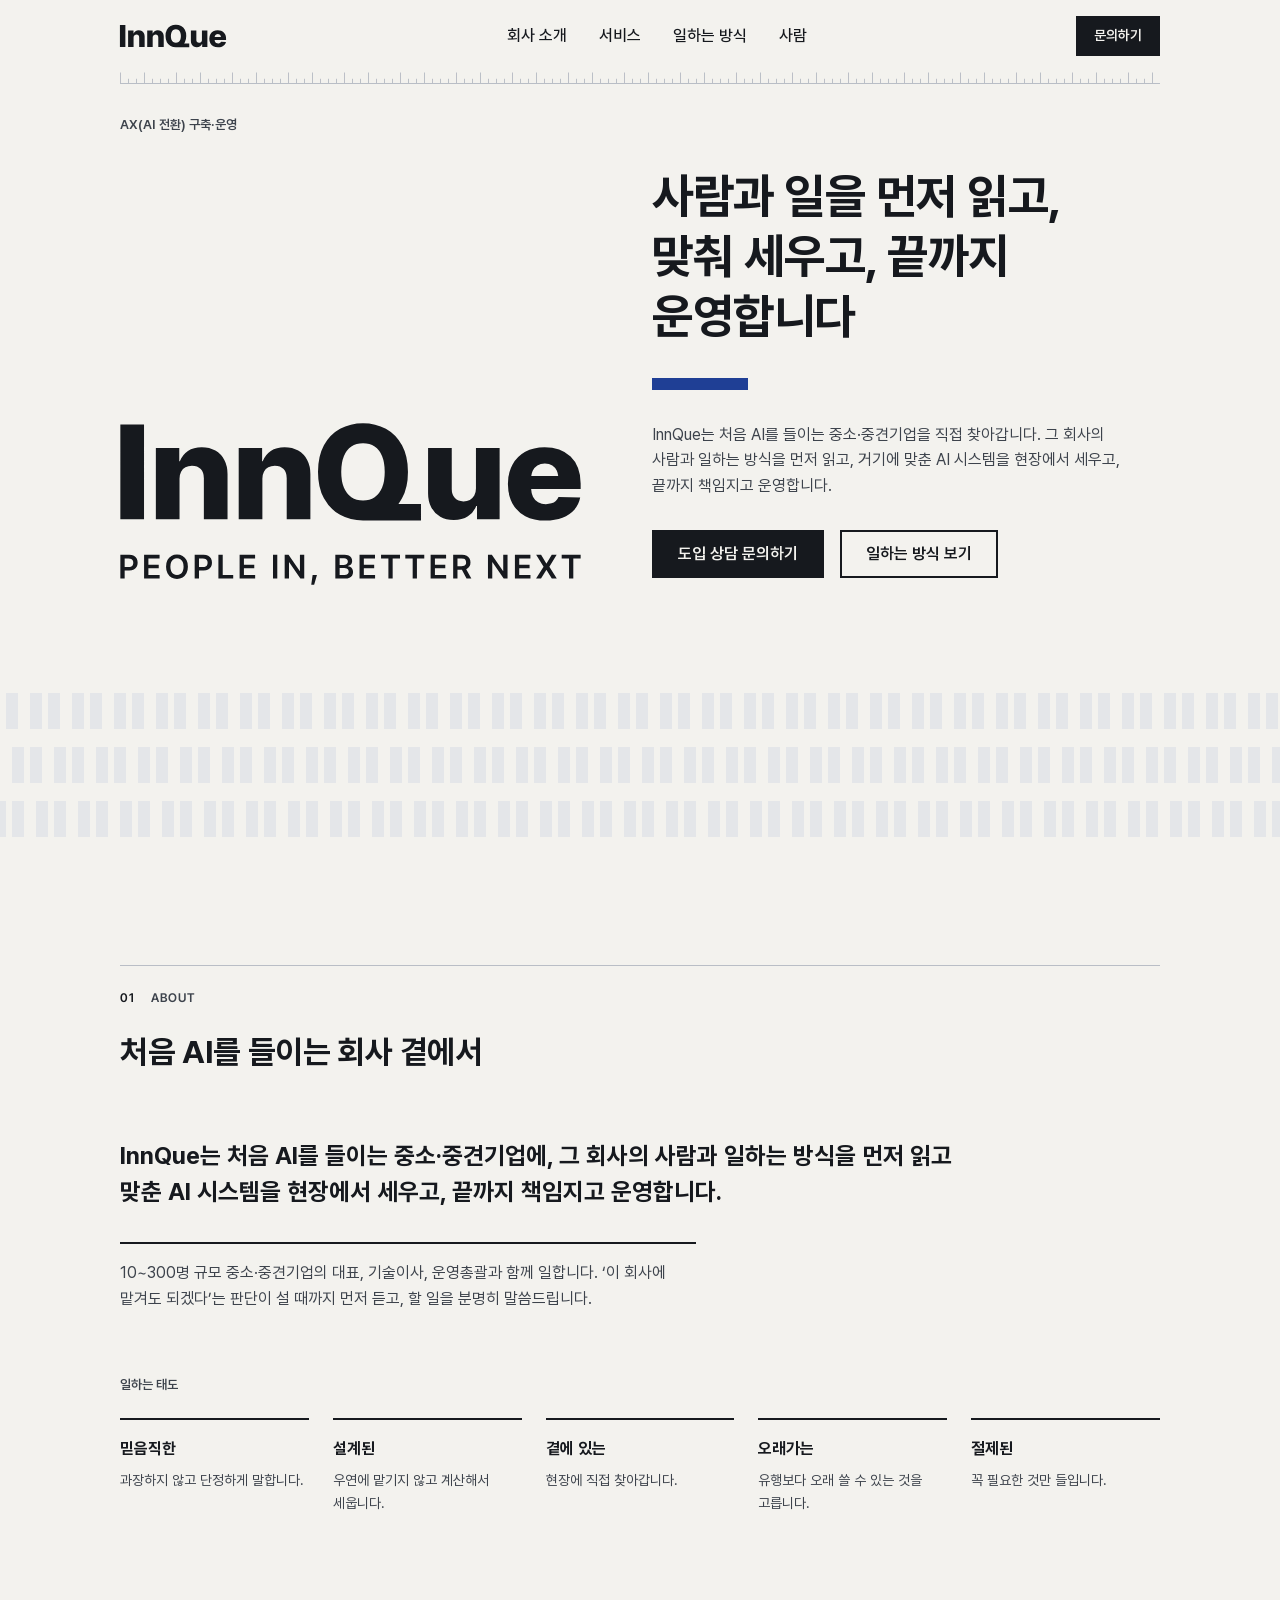
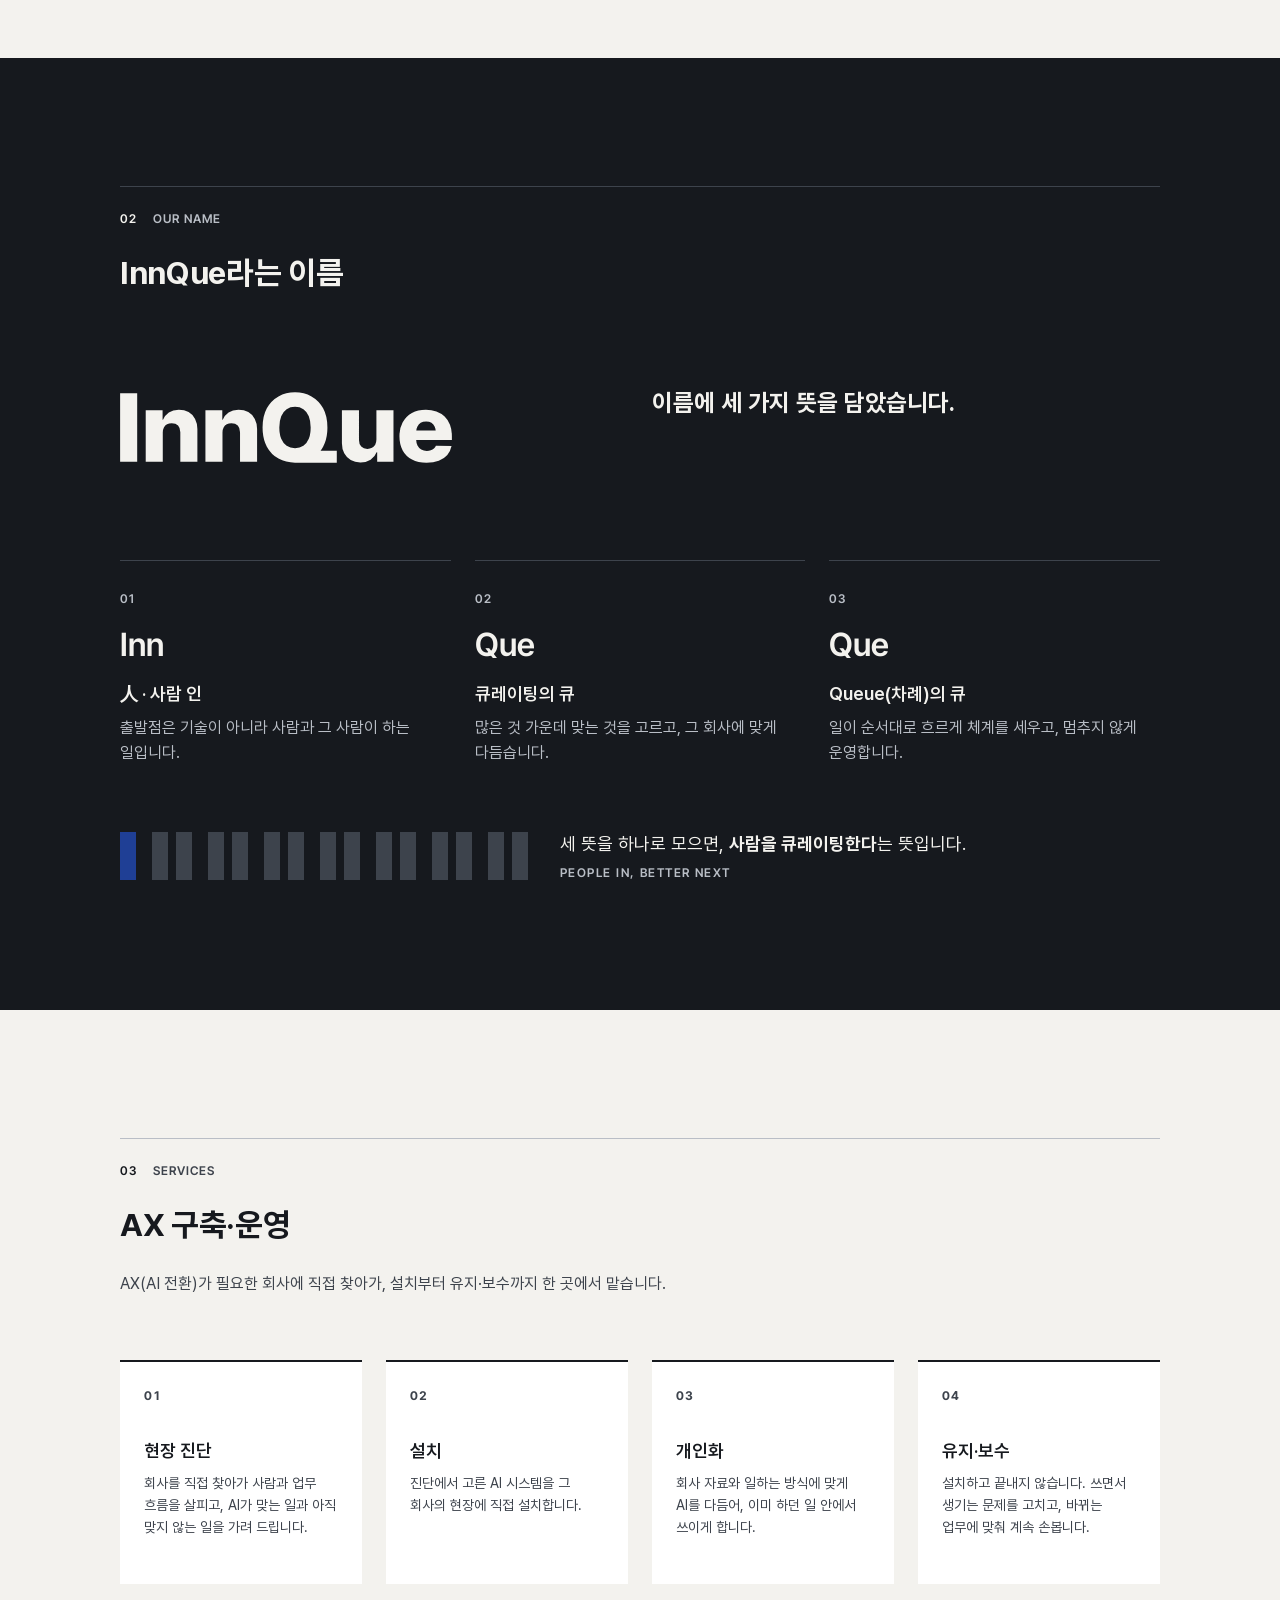
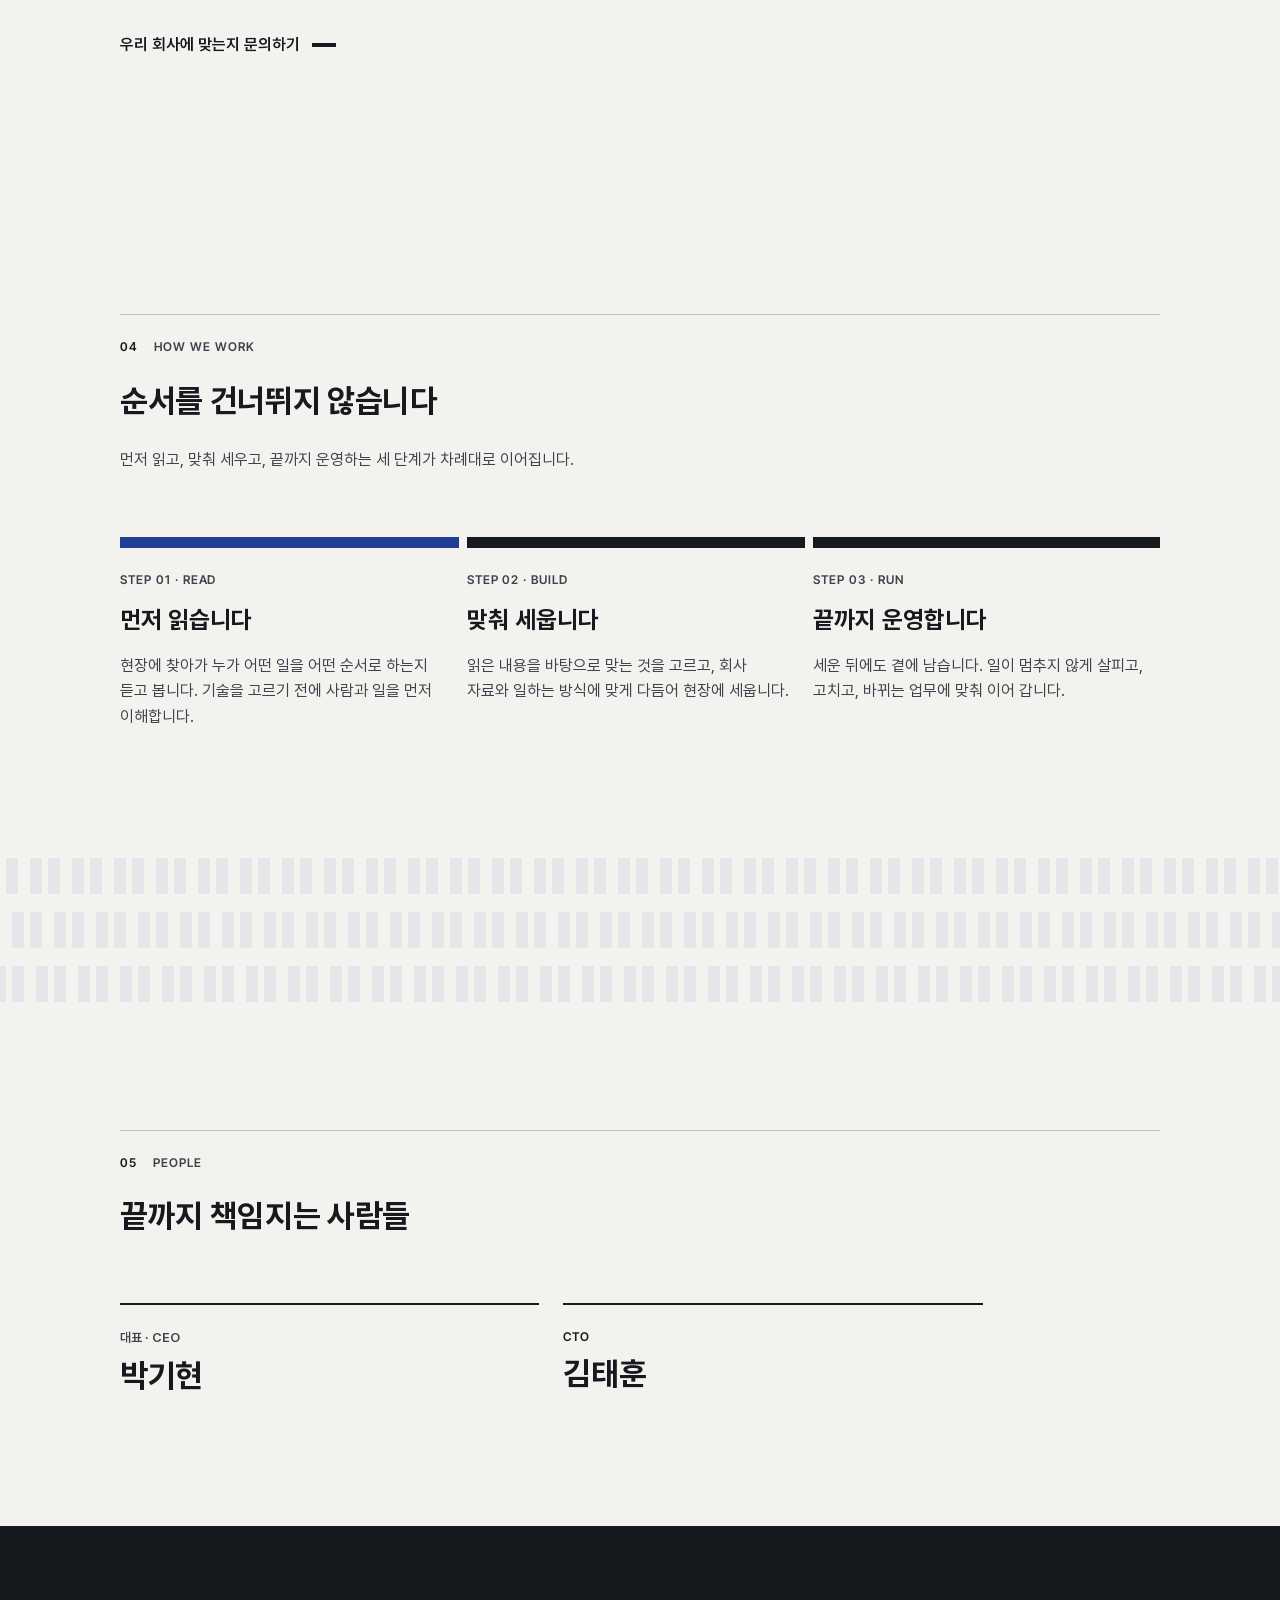
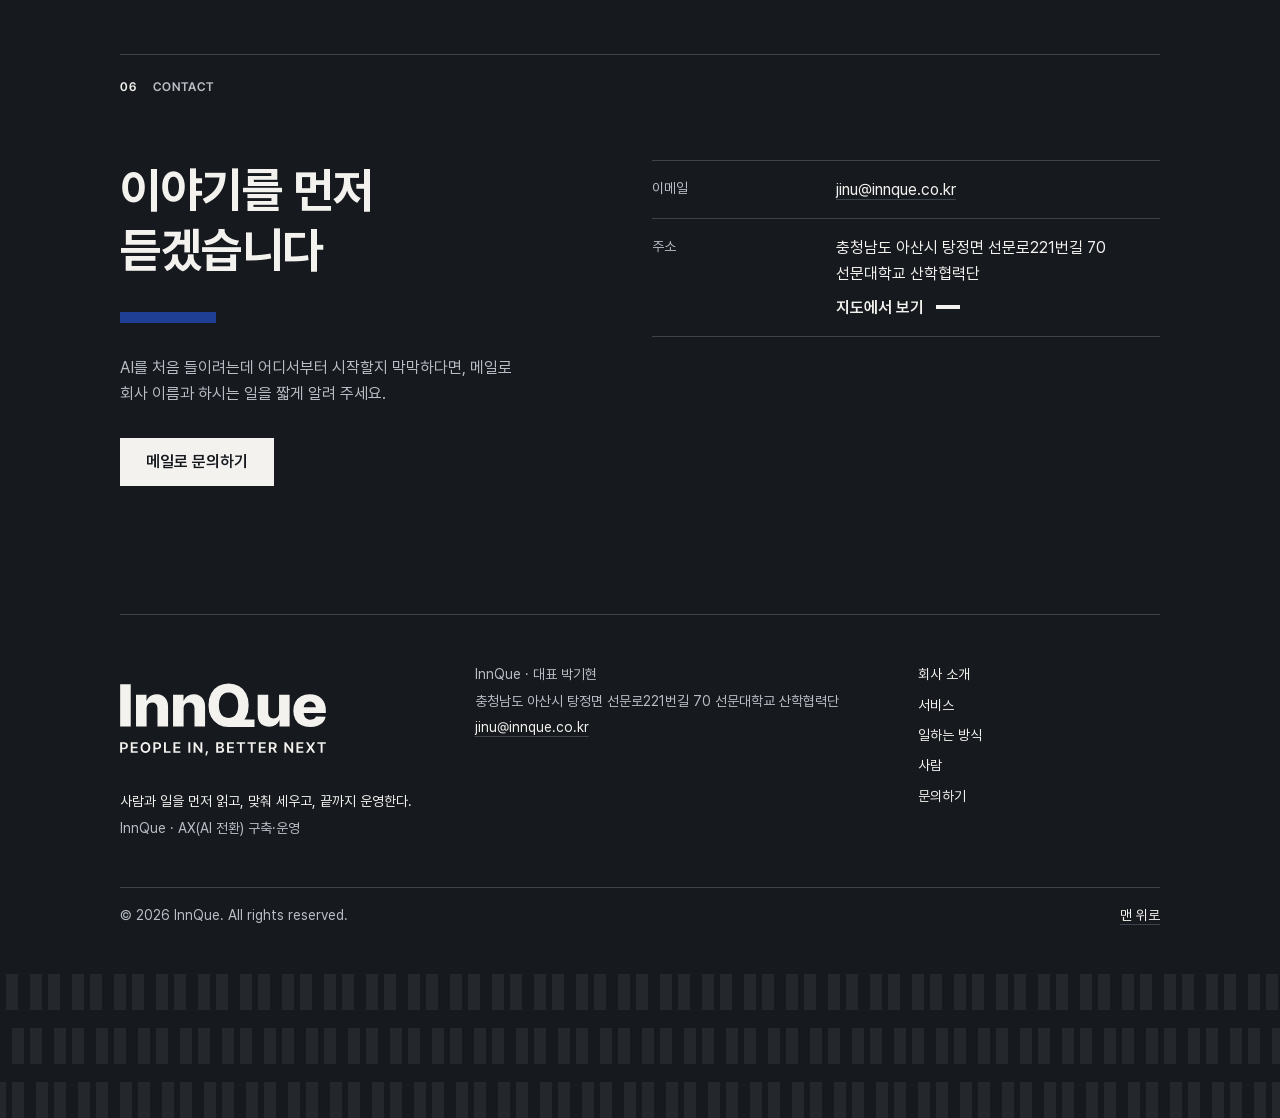
==== index.html @ 8515d165 "InnQue 웹사이트 (innque.co.kr) Co-Authored-By: Claude Opus 5.5 <noreply@anthropic.com>" ====
<!DOCTYPE html>
<html lang="ko" class="no-js">
<head>
<meta charset="utf-8">
<meta name="viewport" content="width=device-width, initial-scale=1">
<title>InnQue — AX(AI 전환) 구축·운영</title>
<meta name="description" content="InnQue는 처음 AI를 들이는 중소·중견기업을 직접 찾아가, 그 회사의 사람과 일하는 방식을 먼저 읽고 맞춘 AI 시스템을 세우고 끝까지 책임지고 운영합니다.">
<link rel="canonical" href="https://innque.co.kr/">
<meta name="theme-color" content="#F3F2EE">
<link rel="icon" href="favicon.ico" sizes="any">
<link rel="icon" href="assets/icons/favicon.svg" type="image/svg+xml">
<link rel="apple-touch-icon" href="apple-touch-icon.png">
<link rel="manifest" href="site.webmanifest">
<meta property="og:type" content="website">
<meta property="og:site_name" content="InnQue">
<meta property="og:locale" content="ko_KR">
<meta property="og:title" content="InnQue — 사람과 일을 먼저 읽고, 맞춰 세우고, 끝까지 운영합니다">
<meta property="og:description" content="처음 AI를 들이는 중소·중견기업을 위한 AX(AI 전환) 구축·운영. 직접 찾아가 설치하고, 회사에 맞게 다듬고, 유지·보수까지 맡습니다.">
<meta property="og:url" content="https://innque.co.kr/">
<meta property="og:image" content="https://innque.co.kr/assets/img/og-image.png">
<meta property="og:image:width" content="1200">
<meta property="og:image:height" content="630">
<meta property="og:image:alt" content="InnQue 워드마크와 태그라인 PEOPLE IN, BETTER NEXT">
<meta name="twitter:card" content="summary_large_image">
<meta name="twitter:title" content="InnQue — 사람과 일을 먼저 읽고, 맞춰 세우고, 끝까지 운영합니다">
<meta name="twitter:description" content="처음 AI를 들이는 중소·중견기업을 위한 AX(AI 전환) 구축·운영. 직접 찾아가 설치하고, 회사에 맞게 다듬고, 유지·보수까지 맡습니다.">
<meta name="twitter:image" content="https://innque.co.kr/assets/img/og-image.png">
<meta name="twitter:image:alt" content="InnQue 워드마크와 태그라인 PEOPLE IN, BETTER NEXT">
<link rel="stylesheet" href="assets/fonts/pretendard.css">
<link rel="stylesheet" href="assets/css/site.css">
<script src="assets/js/site.js" defer></script>
</head>
<body>
<a class="skip" href="#main">본문으로 건너뛰기</a>

<!-- ============ 헤더 (코발트 없음 — 모든 화면에 보이므로) ============ -->
<header class="site-header">
  <div class="wrap bar">
    <a class="brand" href="#top">
      <img src="assets/logo/wordmark-ink.svg" alt="InnQue 첫 화면으로" width="128" height="44">
    </a>
    <nav class="nav" aria-label="주 메뉴" data-spy>
      <ul>
        <li><a href="#about">회사 소개</a></li>
        <li><a href="#services">서비스</a></li>
        <li><a href="#approach">일하는 방식</a></li>
        <li><a href="#people">사람</a></li>
      </ul>
    </nav>
    <div class="header-actions">
      <a class="btn btn-primary btn-sm btn-contact" href="#contact">문의하기</a>
      <button class="menu-btn" type="button" aria-label="메뉴 열기" aria-expanded="false" aria-controls="menu-panel" data-menu-open>
        메뉴 <span class="bars" aria-hidden="true"><i></i><i></i></span>
      </button>
    </div>
  </div>
  <div class="wrap"><div class="ruler" aria-hidden="true"></div></div>
</header>

<!-- 모바일·태블릿 메뉴 (1280 미만, 코발트 없음) -->
<div class="menu-panel" id="menu-panel" role="dialog" aria-modal="true" aria-label="메뉴">
  <div class="wrap bar">
    <a class="brand" href="#top" data-menu-close>
      <img src="assets/logo/wordmark-ink.svg" alt="InnQue 첫 화면으로" width="112" height="38">
    </a>
    <button class="menu-btn" type="button" aria-label="메뉴 닫기" data-menu-close>닫기</button>
  </div>
  <div class="wrap"><div class="ruler" aria-hidden="true"></div></div>
  <div class="wrap panel-body">
    <nav aria-label="모바일 메뉴" data-spy>
      <ul>
        <li><a href="#about" data-menu-close><span class="t-label" aria-hidden="true">01</span>회사 소개</a></li>
        <li><a href="#services" data-menu-close><span class="t-label" aria-hidden="true">02</span>서비스</a></li>
        <li><a href="#approach" data-menu-close><span class="t-label" aria-hidden="true">03</span>일하는 방식</a></li>
        <li><a href="#people" data-menu-close><span class="t-label" aria-hidden="true">04</span>사람</a></li>
      </ul>
    </nav>
    <div class="menu-foot">
      <a class="btn btn-primary" href="#contact" data-menu-close>문의하기</a>
      <p class="contact-mini t-small t-muted">jinu@innque.co.kr<br>충청남도 아산시 탕정면 선문로221번길 70</p>
    </div>
  </div>
  <div class="wm" aria-hidden="true"></div>
</div>

<main id="main">

<!-- ============ 히어로 — 코발트: 제목 아래 꼬리 막대 1곳 ============ -->
<section class="hero" id="top" aria-labelledby="hero-title">
  <div class="wrap">
    <p class="eyebrow t-label-ko">AX(AI 전환) 구축·운영</p>
    <div class="grid">
      <div class="hero-logo">
        <img src="assets/logo/wordmark-tagline-ink.svg" alt="InnQue — PEOPLE IN, BETTER NEXT" width="600" height="269">
      </div>
      <div class="hero-copy">
        <h1 class="t-display" id="hero-title">사람과 일을 먼저 읽고,<br>맞춰 세우고, 끝까지 운영합니다</h1>
        <span class="tail is-accent" aria-hidden="true"></span>
        <p class="promise">InnQue는 처음 AI를 들이는 중소·중견기업을 직접 찾아갑니다. 그 회사의 사람과 일하는 방식을 먼저 읽고, 거기에 맞춘 AI 시스템을 현장에서 세우고, 끝까지 책임지고 운영합니다.</p>
        <div class="actions">
          <a class="btn btn-primary" href="#contact">도입 상담 문의하기</a>
          <a class="btn btn-secondary" href="#approach">일하는 방식 보기</a>
        </div>
      </div>
    </div>
  </div>
  <div class="wm" aria-hidden="true"></div>
</section>

<!-- ============ 01 회사 소개 — 코발트 없음 ============ -->
<section class="section about" id="about" aria-labelledby="about-title">
  <div class="wrap">
    <header class="section-head">
      <p class="t-label"><span aria-hidden="true">01</span><span>ABOUT</span></p>
      <h2 class="t-h1" id="about-title">처음 AI를 들이는 회사 곁에서</h2>
    </header>
    <div class="grid">
      <p class="promise-quote">InnQue는 처음 AI를 들이는 중소·중견기업에, 그 회사의 사람과 일하는 방식을 먼저 읽고 맞춘 AI 시스템을 현장에서 세우고, 끝까지 책임지고 운영합니다.</p>
      <p class="audience">10~300명 규모 중소·중견기업의 대표, 기술이사, 운영총괄과 함께 일합니다. ‘이 회사에 맡겨도 되겠다’는 판단이 설 때까지 먼저 듣고, 할 일을 분명히 말씀드립니다.</p>
      <div class="traits">
        <h3 class="t-label-ko">일하는 태도</h3>
        <ul>
          <li><strong>믿음직한</strong><span class="t-small t-muted">과장하지 않고 단정하게 말합니다.</span></li>
          <li><strong>설계된</strong><span class="t-small t-muted">우연에 맡기지 않고 계산해서 세웁니다.</span></li>
          <li><strong>곁에 있는</strong><span class="t-small t-muted">현장에 직접 찾아갑니다.</span></li>
          <li><strong>오래가는</strong><span class="t-small t-muted">유행보다 오래 쓸 수 있는 것을 고릅니다.</span></li>
          <li><strong>절제된</strong><span class="t-small t-muted">꼭 필요한 것만 들입니다.</span></li>
        </ul>
      </div>
    </div>
  </div>
</section>

<!-- ============ 02 이름의 뜻 (먹 바탕) — 코발트: 리듬 띠 첫 칸 1곳 ============ -->
<section class="section on-ink" id="name" aria-labelledby="name-title">
  <div class="wrap">
    <header class="section-head">
      <p class="t-label"><span aria-hidden="true">02</span><span>OUR NAME</span></p>
      <h2 class="t-h1" id="name-title">InnQue라는 이름</h2>
    </header>
    <div class="grid">
      <div class="name-logo"><img src="assets/logo/wordmark-inverse.svg" alt="InnQue" width="400" height="136"></div>
      <div class="name-sum">
        <p class="t-h2">이름에 세 가지 뜻을 담았습니다.</p>
      </div>
      <ol class="meanings">
        <li>
          <span class="t-label" aria-hidden="true">01</span>
          <span class="glyph" lang="en">Inn</span>
          <h3 class="t-h3">人 · 사람 인</h3>
          <p class="t-muted">출발점은 기술이 아니라 사람과 그 사람이 하는 일입니다.</p>
        </li>
        <li>
          <span class="t-label" aria-hidden="true">02</span>
          <span class="glyph" lang="en">Que</span>
          <h3 class="t-h3">큐레이팅의 큐</h3>
          <p class="t-muted">많은 것 가운데 맞는 것을 고르고, 그 회사에 맞게 다듬습니다.</p>
        </li>
        <li>
          <span class="t-label" aria-hidden="true">03</span>
          <span class="glyph" lang="en">Que</span>
          <h3 class="t-h3">Queue(차례)의 큐</h3>
          <p class="t-muted">일이 순서대로 흐르게 체계를 세우고, 멈추지 않게 운영합니다.</p>
        </li>
      </ol>
      <div class="name-band">
        <span class="band-crop"><img class="band" src="assets/img/rhythm-band-on-ink.svg" alt="" width="432" height="48"></span>
        <div>
          <p class="closing">세 뜻을 하나로 모으면, <strong>사람을 큐레이팅한다</strong>는 뜻입니다.</p>
          <p class="t-tagline" lang="en">PEOPLE IN, BETTER NEXT</p>
        </div>
      </div>
    </div>
  </div>
</section>

<!-- ============ 03 서비스 — 코발트 없음 ============ -->
<section class="section" id="services" aria-labelledby="services-title">
  <div class="wrap">
    <header class="section-head">
      <p class="t-label"><span aria-hidden="true">03</span><span>SERVICES</span></p>
      <h2 class="t-h1" id="services-title">AX 구축·운영</h2>
      <p class="lead">AX(AI 전환)가 필요한 회사에 직접 찾아가, 설치부터 유지·보수까지 한 곳에서 맡습니다.</p>
    </header>
    <div class="grid">
      <ol class="svc-cards">
        <li class="svc-card"><span class="t-num" aria-hidden="true">01</span><h3 class="t-h3">현장 진단</h3><p class="t-small t-muted">회사를 직접 찾아가 사람과 업무 흐름을 살피고, AI가 맞는 일과 아직 맞지 않는 일을 가려 드립니다.</p></li>
        <li class="svc-card"><span class="t-num" aria-hidden="true">02</span><h3 class="t-h3">설치</h3><p class="t-small t-muted">진단에서 고른 AI 시스템을 그 회사의 현장에 직접 설치합니다.</p></li>
        <li class="svc-card"><span class="t-num" aria-hidden="true">03</span><h3 class="t-h3">개인화</h3><p class="t-small t-muted">회사 자료와 일하는 방식에 맞게 AI를 다듬어, 이미 하던 일 안에서 쓰이게 합니다.</p></li>
        <li class="svc-card"><span class="t-num" aria-hidden="true">04</span><h3 class="t-h3">유지·보수</h3><p class="t-small t-muted">설치하고 끝내지 않습니다. 쓰면서 생기는 문제를 고치고, 바뀌는 업무에 맞춰 계속 손봅니다.</p></li>
      </ol>
      <p class="svc-note"><a class="link-next" href="#contact">우리 회사에 맞는지 문의하기</a></p>
    </div>
  </div>
</section>

<!-- ============ 04 일하는 방식 — 코발트: 첫 단계 꼬리 막대 1곳 ============ -->
<section class="section" id="approach" aria-labelledby="approach-title">
  <div class="wrap">
    <header class="section-head">
      <p class="t-label"><span aria-hidden="true">04</span><span>HOW WE WORK</span></p>
      <h2 class="t-h1" id="approach-title">순서를 건너뛰지 않습니다</h2>
      <p class="lead">먼저 읽고, 맞춰 세우고, 끝까지 운영하는 세 단계가 차례대로 이어집니다.</p>
    </header>
    <div class="grid">
      <ol class="steps">
        <li class="step">
          <span class="tail is-accent" aria-hidden="true"></span>
          <p class="t-label">STEP 01 · READ</p>
          <h3>먼저 읽습니다</h3>
          <p class="t-muted">현장에 찾아가 누가 어떤 일을 어떤 순서로 하는지 듣고 봅니다. 기술을 고르기 전에 사람과 일을 먼저 이해합니다.</p>
        </li>
        <li class="step">
          <span class="tail" aria-hidden="true"></span>
          <p class="t-label">STEP 02 · BUILD</p>
          <h3>맞춰 세웁니다</h3>
          <p class="t-muted">읽은 내용을 바탕으로 맞는 것을 고르고, 회사 자료와 일하는 방식에 맞게 다듬어 현장에 세웁니다.</p>
        </li>
        <li class="step">
          <span class="tail" aria-hidden="true"></span>
          <p class="t-label">STEP 03 · RUN</p>
          <h3>끝까지 운영합니다</h3>
          <p class="t-muted">세운 뒤에도 곁에 남습니다. 일이 멈추지 않게 살피고, 고치고, 바뀌는 업무에 맞춰 이어 갑니다.</p>
        </li>
      </ol>
    </div>
  </div>
</section>

<!-- 섹션 경계 워터마크 (글자 없는 여백 띠) -->
<div class="boundary-wm" aria-hidden="true"><div class="wm"></div></div>

<!-- ============ 05 사람 — 코발트 없음 ============ -->
<section class="section" id="people" aria-labelledby="people-title">
  <div class="wrap">
    <header class="section-head">
      <p class="t-label"><span aria-hidden="true">05</span><span>PEOPLE</span></p>
      <h2 class="t-h1" id="people-title">끝까지 책임지는 사람들</h2>
    </header>
    <div class="grid">
      <ul class="people">
        <li class="person">
          <p class="t-label-ko">대표 · CEO</p>
          <h3 class="name t-h1">박기현</h3>
          <p class="intro t-small tbd" hidden>[확인 필요: 대표 한 줄 소개]</p>
        </li>
        <li class="person">
          <p class="t-label">CTO</p>
          <h3 class="name t-h1">김태훈</h3>
          <p class="intro t-small tbd" hidden>[확인 필요: CTO 한 줄 소개]</p>
        </li>
      </ul>
    </div>
  </div>
</section>

<!-- ============ 06 문의 (먹 바탕) — 코발트: 제목 아래 꼬리 막대 1곳 ============ -->
<section class="section on-ink" id="contact" aria-labelledby="contact-title">
  <div class="wrap">
    <header class="section-head">
      <p class="t-label"><span aria-hidden="true">06</span><span>CONTACT</span></p>
    </header>
    <div class="grid">
      <div class="contact-head">
        <h2 class="t-display" id="contact-title">이야기를 먼저 듣겠습니다</h2>
        <span class="tail is-accent" aria-hidden="true"></span>
        <p>AI를 처음 들이려는데 어디서부터 시작할지 막막하다면, 메일로 회사 이름과 하시는 일을 짧게 알려 주세요.</p>
        <div class="actions">
          <a class="btn btn-primary" href="mailto:jinu@innque.co.kr?subject=%5BInnQue%20%EB%AC%B8%EC%9D%98%5D">메일로 문의하기</a>
        </div>
      </div>
      <dl class="contact-list">
        <div><dt class="t-small">이메일</dt><dd><a class="link" href="mailto:jinu@innque.co.kr">jinu@innque.co.kr</a></dd></div>
        <div><dt class="t-small">주소</dt><dd>충청남도 아산시 탕정면 선문로221번길 70 선문대학교 산학협력단<br><a class="link-next" href="https://map.kakao.com/?q=%EC%B6%A9%EC%B2%AD%EB%82%A8%EB%8F%84%20%EC%95%84%EC%82%B0%EC%8B%9C%20%ED%83%95%EC%A0%95%EB%A9%B4%20%EC%84%A0%EB%AC%B8%EB%A1%9C221%EB%B2%88%EA%B8%B8%2070" target="_blank" rel="noopener">지도에서 보기<span class="sr-only"> (새 창에서 열림)</span></a></dd></div>
        <div class="tbd tbd-row" hidden><dt class="t-small">전화</dt><dd>[확인 필요: 대표 전화]</dd></div>
      </dl>
    </div>
  </div>
</section>
</main>

<!-- ============ 푸터 (먹 바탕) — 코발트 없음, 워터마크 흰색 6% ============ -->
<footer class="site-footer on-ink">
  <div class="wrap">
    <div class="inner grid">
      <div class="foot-logo">
        <img src="assets/logo/wordmark-tagline-inverse.svg" alt="InnQue — PEOPLE IN, BETTER NEXT" width="240" height="108">
        <div class="foot-brand t-small">
          <p>사람과 일을 먼저 읽고, 맞춰 세우고, 끝까지 운영한다.</p>
          <p>InnQue · AX(AI 전환) 구축·운영</p>
        </div>
      </div>
      <div class="foot-info t-small">
        <ul>
          <li>InnQue · 대표 박기현 <span class="tbd tbd-inline" hidden>[확인 필요: 상호(법인 여부)]</span></li>
          <li class="tbd" hidden>사업자등록번호 [확인 필요: 사업자등록번호]</li>
          <li>충청남도 아산시 탕정면 선문로221번길 70 선문대학교 산학협력단</li>
          <li><a class="link" href="mailto:jinu@innque.co.kr">jinu@innque.co.kr</a></li>
        </ul>
      </div>
      <nav class="foot-nav t-small" aria-label="푸터 메뉴">
        <ul>
          <li><a href="#about">회사 소개</a></li>
          <li><a href="#services">서비스</a></li>
          <li><a href="#approach">일하는 방식</a></li>
          <li><a href="#people">사람</a></li>
          <li><a href="#contact">문의하기</a></li>
        </ul>
      </nav>
      <div class="foot-legal t-small">
        <span>© 2026 InnQue. All rights reserved.</span>
        <span class="links">
          <span class="tbd tbd-inline" hidden>개인정보 처리방침 [확인 필요: 처리방침 문서]</span>
          <a class="link" href="#top">맨 위로</a>
        </span>
      </div>
    </div>
  </div>
  <div class="wm" aria-hidden="true"></div>
</footer>
</body>
</html>
---- assets/fonts/pretendard.css ----
/*
Copyright (c) 2021 Kil Hyung-jin, with Reserved Font Name Pretendard.
https://github.com/orioncactus/pretendard

This Font Software is licensed under the SIL Open Font License, Version 1.1.
This license is copied below, and is also available with a FAQ at:
http://scripts.sil.org/OFL
*/
/* Pretendard 1.3.9 공식 동적 서브셋(원작자 배포 파일 그대로) — 400·500·600·700만, woff2만.
   출처: npm pretendard@1.3.9 dist/web/static/pretendard-dynamic-subset.css (경로만 고침) */
@font-face {
  font-family: 'Pretendard';
  font-style: normal;
  font-display: swap;
  font-weight: 400;
  src: url("pretendard/Pretendard-Regular.subset.0.woff2") format("woff2");
  unicode-range: U+f9ca-fa0b, U+ff03-ff05, U+ff07, U+ff0a-ff0b, U+ff0d-ff19, U+ff1b, U+ff1d, U+ff20-ff5b, U+ff5d, U+ffe0-ffe3, U+ffe5-ffe6;
}
@font-face {
  font-family: 'Pretendard';
  font-style: normal;
  font-display: swap;
  font-weight: 400;
  src: url("pretendard/Pretendard-Regular.subset.1.woff2") format("woff2");
  unicode-range: U+d723-d728, U+d72a-d733, U+d735-d748, U+d74a-d74f, U+d752-d753, U+d755-d757, U+d75a-d75f, U+d762-d764, U+d766-d768, U+d76a-d76b, U+d76d-d76f, U+d771-d787, U+d789-d78b, U+d78d-d78f, U+d791-d797, U+d79a, U+d79c, U+d79e-d7a3, U+f900-f909, U+f90b-f92e;
}
@font-face {
  font-family: 'Pretendard';
  font-style: normal;
  font-display: swap;
  font-weight: 400;
  src: url("pretendard/Pretendard-Regular.subset.2.woff2") format("woff2");
  unicode-range: U+d679-d68b, U+d68e-d69e, U+d6a0, U+d6a2-d6a7, U+d6a9-d6c3, U+d6c6-d6c7, U+d6c9-d6cb, U+d6cd-d6d3, U+d6d5-d6d6, U+d6d8-d6e3, U+d6e5-d6e7, U+d6e9-d6fb, U+d6fd-d717, U+d719-d71f, U+d721-d722;
}
@font-face {
  font-family: 'Pretendard';
  font-style: normal;
  font-display: swap;
  font-weight: 400;
  src: url("pretendard/Pretendard-Regular.subset.3.woff2") format("woff2");
  unicode-range: U+d5bc-d5c7, U+d5ca-d5cb, U+d5cd-d5cf, U+d5d1-d5d7, U+d5d9-d5da, U+d5dc, U+d5de-d5e3, U+d5e6-d5e7, U+d5e9-d5eb, U+d5ed-d5f6, U+d5f8, U+d5fa-d5ff, U+d602-d603, U+d605-d607, U+d609-d60f, U+d612-d613, U+d616-d61b, U+d61d-d637, U+d63a-d63b, U+d63d-d63f, U+d641-d647, U+d64a-d64c, U+d64e-d653, U+d656-d657, U+d659-d65b, U+d65d-d666, U+d668, U+d66a-d678;
}
@font-face {
  font-family: 'Pretendard';
  font-style: normal;
  font-display: swap;
  font-weight: 400;
  src: url("pretendard/Pretendard-Regular.subset.4.woff2") format("woff2");
  unicode-range: U+d507, U+d509-d50b, U+d50d-d513, U+d515-d53b, U+d53e-d53f, U+d541-d543, U+d545-d54c, U+d54e, U+d550, U+d552-d557, U+d55a-d55b, U+d55d-d55f, U+d561-d564, U+d566-d567, U+d56a, U+d56c, U+d56e-d573, U+d576-d577, U+d579-d583, U+d585-d586, U+d58a-d5a4, U+d5a6-d5bb;
}
@font-face {
  font-family: 'Pretendard';
  font-style: normal;
  font-display: swap;
  font-weight: 400;
  src: url("pretendard/Pretendard-Regular.subset.5.woff2") format("woff2");
  unicode-range: U+d464-d477, U+d47a-d47b, U+d47d-d47f, U+d481-d487, U+d489-d48a, U+d48c, U+d48e-d4e7, U+d4e9-d503, U+d505-d506;
}
@font-face {
  font-family: 'Pretendard';
  font-style: normal;
  font-display: swap;
  font-weight: 400;
  src: url("pretendard/Pretendard-Regular.subset.6.woff2") format("woff2");
  unicode-range: U+d3bf-d3c7, U+d3ca-d3cf, U+d3d1-d3eb, U+d3ee-d3ef, U+d3f1-d3f3, U+d3f5-d3fb, U+d3fd-d400, U+d402-d45b, U+d45d-d463;
}
@font-face {
  font-family: 'Pretendard';
  font-style: normal;
  font-display: swap;
  font-weight: 400;
  src: url("pretendard/Pretendard-Regular.subset.7.woff2") format("woff2");
  unicode-range: U+d2ff, U+d302-d304, U+d306-d30b, U+d30f, U+d311-d313, U+d315-d31b, U+d31e, U+d322-d324, U+d326-d327, U+d32a-d32b, U+d32d-d32f, U+d331-d337, U+d339-d33c, U+d33e-d37b, U+d37e-d37f, U+d381-d383, U+d385-d38b, U+d38e-d390, U+d392-d397, U+d39a-d39b, U+d39d-d39f, U+d3a1-d3a7, U+d3a9-d3aa, U+d3ac, U+d3ae-d3b3, U+d3b5-d3b7, U+d3b9-d3bb, U+d3bd-d3be;
}
@font-face {
  font-family: 'Pretendard';
  font-style: normal;
  font-display: swap;
  font-weight: 400;
  src: url("pretendard/Pretendard-Regular.subset.8.woff2") format("woff2");
  unicode-range: U+d257-d27f, U+d281-d29b, U+d29d-d29f, U+d2a1-d2ab, U+d2ad-d2b7, U+d2ba-d2bb, U+d2bd-d2bf, U+d2c1-d2c7, U+d2c9-d2ef, U+d2f2-d2f3, U+d2f5-d2f7, U+d2f9-d2fe;
}
@font-face {
  font-family: 'Pretendard';
  font-style: normal;
  font-display: swap;
  font-weight: 400;
  src: url("pretendard/Pretendard-Regular.subset.9.woff2") format("woff2");
  unicode-range: U+d1b4, U+d1b6-d1f3, U+d1f5-d22b, U+d22e-d22f, U+d231-d233, U+d235-d23b, U+d23d-d240, U+d242-d256;
}
@font-face {
  font-family: 'Pretendard';
  font-style: normal;
  font-display: swap;
  font-weight: 400;
  src: url("pretendard/Pretendard-Regular.subset.10.woff2") format("woff2");
  unicode-range: U+d105-d12f, U+d132-d133, U+d135-d137, U+d139-d13f, U+d141-d142, U+d144, U+d146-d14b, U+d14e-d14f, U+d151-d153, U+d155-d15b, U+d15e-d187, U+d189-d19f, U+d1a2-d1a3, U+d1a5-d1a7, U+d1a9-d1af, U+d1b2-d1b3;
}
@font-face {
  font-family: 'Pretendard';
  font-style: normal;
  font-display: swap;
  font-weight: 400;
  src: url("pretendard/Pretendard-Regular.subset.11.woff2") format("woff2");
  unicode-range: U+d04b-d04f, U+d051-d057, U+d059-d06b, U+d06d-d06f, U+d071-d073, U+d075-d07b, U+d07e-d0a3, U+d0a6-d0a7, U+d0a9-d0ab, U+d0ad-d0b3, U+d0b6, U+d0b8, U+d0ba-d0bf, U+d0c2-d0c3, U+d0c5-d0c7, U+d0c9-d0cf, U+d0d2, U+d0d6-d0db, U+d0de-d0df, U+d0e1-d0e3, U+d0e5-d0eb, U+d0ee-d0f0, U+d0f2-d104;
}
@font-face {
  font-family: 'Pretendard';
  font-style: normal;
  font-display: swap;
  font-weight: 400;
  src: url("pretendard/Pretendard-Regular.subset.12.woff2") format("woff2");
  unicode-range: U+cfa2-cfc3, U+cfc5-cfdf, U+cfe2-cfe3, U+cfe5-cfe7, U+cfe9-cff4, U+cff6-cffb, U+cffd-cfff, U+d001-d003, U+d005-d017, U+d019-d033, U+d036-d037, U+d039-d03b, U+d03d-d04a;
}
@font-face {
  font-family: 'Pretendard';
  font-style: normal;
  font-display: swap;
  font-weight: 400;
  src: url("pretendard/Pretendard-Regular.subset.13.woff2") format("woff2");
  unicode-range: U+cef0-cef3, U+cef6, U+cef9-ceff, U+cf01-cf03, U+cf05-cf07, U+cf09-cf0f, U+cf11-cf12, U+cf14-cf1b, U+cf1d-cf1f, U+cf21-cf2f, U+cf31-cf53, U+cf56-cf57, U+cf59-cf5b, U+cf5d-cf63, U+cf66, U+cf68, U+cf6a-cf6f, U+cf71-cf84, U+cf86-cf8b, U+cf8d-cfa1;
}
@font-face {
  font-family: 'Pretendard';
  font-style: normal;
  font-display: swap;
  font-weight: 400;
  src: url("pretendard/Pretendard-Regular.subset.14.woff2") format("woff2");
  unicode-range: U+ce3c-ce57, U+ce5a-ce5b, U+ce5d-ce5f, U+ce61-ce67, U+ce6a, U+ce6c, U+ce6e-ce73, U+ce76-ce77, U+ce79-ce7b, U+ce7d-ce83, U+ce85-ce88, U+ce8a-ce8f, U+ce91-ce93, U+ce95-ce97, U+ce99-ce9f, U+cea2, U+cea4-ceab, U+cead-cee3, U+cee6-cee7, U+cee9-ceeb, U+ceed-ceef;
}
@font-face {
  font-family: 'Pretendard';
  font-style: normal;
  font-display: swap;
  font-weight: 400;
  src: url("pretendard/Pretendard-Regular.subset.15.woff2") format("woff2");
  unicode-range: U+cd92-cd93, U+cd96-cd97, U+cd99-cd9b, U+cd9d-cda3, U+cda6-cda8, U+cdaa-cdaf, U+cdb1-cdc3, U+cdc5-cdcb, U+cdcd-cde7, U+cde9-ce03, U+ce05-ce1f, U+ce22-ce34, U+ce36-ce3b;
}
@font-face {
  font-family: 'Pretendard';
  font-style: normal;
  font-display: swap;
  font-weight: 400;
  src: url("pretendard/Pretendard-Regular.subset.16.woff2") format("woff2");
  unicode-range: U+ccef-cd07, U+cd0a-cd0b, U+cd0d-cd1a, U+cd1c, U+cd1e-cd2b, U+cd2d-cd5b, U+cd5d-cd77, U+cd79-cd91;
}
@font-face {
  font-family: 'Pretendard';
  font-style: normal;
  font-display: swap;
  font-weight: 400;
  src: url("pretendard/Pretendard-Regular.subset.17.woff2") format("woff2");
  unicode-range: U+cc3f-cc43, U+cc46-cc47, U+cc49-cc4b, U+cc4d-cc53, U+cc55-cc58, U+cc5a-cc5f, U+cc61-cc97, U+cc9a-cc9b, U+cc9d-cc9f, U+cca1-cca7, U+ccaa, U+ccac, U+ccae-ccb3, U+ccb6-ccb7, U+ccb9-ccbb, U+ccbd-cccf, U+ccd1-cce3, U+cce5-ccee;
}
@font-face {
  font-family: 'Pretendard';
  font-style: normal;
  font-display: swap;
  font-weight: 400;
  src: url("pretendard/Pretendard-Regular.subset.18.woff2") format("woff2");
  unicode-range: U+cb91-cbd3, U+cbd5-cbe3, U+cbe5-cc0b, U+cc0e-cc0f, U+cc11-cc13, U+cc15-cc1b, U+cc1d-cc20, U+cc23-cc27, U+cc2a-cc2b, U+cc2d, U+cc2f, U+cc31-cc37, U+cc3a, U+cc3c;
}
@font-face {
  font-family: 'Pretendard';
  font-style: normal;
  font-display: swap;
  font-weight: 400;
  src: url("pretendard/Pretendard-Regular.subset.19.woff2") format("woff2");
  unicode-range: U+caf4-cb47, U+cb4a-cb90;
}
@font-face {
  font-family: 'Pretendard';
  font-style: normal;
  font-display: swap;
  font-weight: 400;
  src: url("pretendard/Pretendard-Regular.subset.20.woff2") format("woff2");
  unicode-range: U+ca4a-ca4b, U+ca4e-ca4f, U+ca51-ca53, U+ca55-ca5b, U+ca5d-ca60, U+ca62-ca83, U+ca85-cabb, U+cabe-cabf, U+cac1-cac3, U+cac5-cacb, U+cacd-cad0, U+cad2, U+cad4-cad8, U+cada-caf3;
}
@font-face {
  font-family: 'Pretendard';
  font-style: normal;
  font-display: swap;
  font-weight: 400;
  src: url("pretendard/Pretendard-Regular.subset.21.woff2") format("woff2");
  unicode-range: U+c996-c997, U+c99a-c99c, U+c99e-c9bf, U+c9c2-c9c3, U+c9c5-c9c7, U+c9c9-c9cf, U+c9d2, U+c9d4, U+c9d7-c9d8, U+c9db, U+c9de-c9df, U+c9e1-c9e3, U+c9e5-c9e6, U+c9e8-c9eb, U+c9ee-c9f0, U+c9f2-c9f7, U+c9f9-ca0b, U+ca0d-ca28, U+ca2a-ca49;
}
@font-face {
  font-family: 'Pretendard';
  font-style: normal;
  font-display: swap;
  font-weight: 400;
  src: url("pretendard/Pretendard-Regular.subset.22.woff2") format("woff2");
  unicode-range: U+c8e9-c8f4, U+c8f6-c8fb, U+c8fe-c8ff, U+c901-c903, U+c905-c90b, U+c90e-c910, U+c912-c917, U+c919-c92b, U+c92d-c94f, U+c951-c953, U+c955-c96b, U+c96d-c973, U+c975-c987, U+c98a-c98b, U+c98d-c98f, U+c991-c995;
}
@font-face {
  font-family: 'Pretendard';
  font-style: normal;
  font-display: swap;
  font-weight: 400;
  src: url("pretendard/Pretendard-Regular.subset.23.woff2") format("woff2");
  unicode-range: U+c841-c84b, U+c84d-c86f, U+c872-c873, U+c875-c877, U+c879-c87f, U+c882-c884, U+c887-c88a, U+c88d-c8c3, U+c8c5-c8df, U+c8e1-c8e8;
}
@font-face {
  font-family: 'Pretendard';
  font-style: normal;
  font-display: swap;
  font-weight: 400;
  src: url("pretendard/Pretendard-Regular.subset.24.woff2") format("woff2");
  unicode-range: U+c779-c77b, U+c77e-c782, U+c786, U+c78b, U+c78d, U+c78f, U+c792-c793, U+c795, U+c797, U+c799-c79f, U+c7a2, U+c7a7-c7ab, U+c7ae-c7bb, U+c7bd-c7c0, U+c7c2-c7c7, U+c7c9-c7dc, U+c7de-c7ff, U+c802-c803, U+c805-c807, U+c809, U+c80b-c80f, U+c812, U+c814, U+c817-c81b, U+c81e-c81f, U+c821-c823, U+c825-c82e, U+c830-c837, U+c839-c83b, U+c83d-c840;
}
@font-face {
  font-family: 'Pretendard';
  font-style: normal;
  font-display: swap;
  font-weight: 400;
  src: url("pretendard/Pretendard-Regular.subset.25.woff2") format("woff2");
  unicode-range: U+c6bb-c6bf, U+c6c2, U+c6c4, U+c6c6-c6cb, U+c6ce-c6cf, U+c6d1-c6d3, U+c6d5-c6db, U+c6dd-c6df, U+c6e1-c6e7, U+c6e9-c6eb, U+c6ed-c6ef, U+c6f1-c6f8, U+c6fa-c703, U+c705-c707, U+c709-c70b, U+c70d-c716, U+c718, U+c71a-c71f, U+c722-c723, U+c725-c727, U+c729-c734, U+c736-c73b, U+c73e-c73f, U+c741-c743, U+c745-c74b, U+c74e-c750, U+c752-c757, U+c759-c773, U+c776-c777;
}
@font-face {
  font-family: 'Pretendard';
  font-style: normal;
  font-display: swap;
  font-weight: 400;
  src: url("pretendard/Pretendard-Regular.subset.26.woff2") format("woff2");
  unicode-range: U+c5f5-c5fb, U+c5fe, U+c602-c605, U+c607, U+c609-c60f, U+c611-c61a, U+c61c-c623, U+c626-c627, U+c629-c62b, U+c62d, U+c62f-c632, U+c636, U+c638, U+c63a-c63f, U+c642-c643, U+c645-c647, U+c649-c652, U+c656-c65b, U+c65d-c65f, U+c661-c663, U+c665-c677, U+c679-c67b, U+c67d-c693, U+c696-c697, U+c699-c69b, U+c69d-c6a3, U+c6a6, U+c6a8, U+c6aa-c6af, U+c6b2-c6b3, U+c6b5-c6b7, U+c6b9-c6ba;
}
@font-face {
  font-family: 'Pretendard';
  font-style: normal;
  font-display: swap;
  font-weight: 400;
  src: url("pretendard/Pretendard-Regular.subset.27.woff2") format("woff2");
  unicode-range: U+c517-c527, U+c52a-c52b, U+c52d-c52f, U+c531-c538, U+c53a, U+c53c, U+c53e-c543, U+c546-c547, U+c54b, U+c54d-c552, U+c556, U+c55a-c55b, U+c55d, U+c55f, U+c562-c563, U+c565-c567, U+c569-c56f, U+c572, U+c574, U+c576-c57b, U+c57e-c57f, U+c581-c583, U+c585-c586, U+c588-c58b, U+c58e, U+c590, U+c592-c596, U+c599-c5b3, U+c5b6-c5b7, U+c5ba, U+c5be-c5c3, U+c5ca-c5cb, U+c5cd, U+c5cf, U+c5d2-c5d3, U+c5d5-c5d7, U+c5d9-c5df, U+c5e1-c5e2, U+c5e4, U+c5e6-c5eb, U+c5ef, U+c5f1-c5f3;
}
@font-face {
  font-family: 'Pretendard';
  font-style: normal;
  font-display: swap;
  font-weight: 400;
  src: url("pretendard/Pretendard-Regular.subset.28.woff2") format("woff2");
  unicode-range: U+c475-c4ef, U+c4f2-c4f3, U+c4f5-c4f7, U+c4f9-c4ff, U+c502-c50b, U+c50d-c516;
}
@font-face {
  font-family: 'Pretendard';
  font-style: normal;
  font-display: swap;
  font-weight: 400;
  src: url("pretendard/Pretendard-Regular.subset.29.woff2") format("woff2");
  unicode-range: U+c3d0-c3d7, U+c3da-c3db, U+c3dd-c3de, U+c3e1-c3ec, U+c3ee-c3f3, U+c3f5-c42b, U+c42d-c463, U+c466-c474;
}
@font-face {
  font-family: 'Pretendard';
  font-style: normal;
  font-display: swap;
  font-weight: 400;
  src: url("pretendard/Pretendard-Regular.subset.30.woff2") format("woff2");
  unicode-range: U+c32b-c367, U+c36a-c36b, U+c36d-c36f, U+c371-c377, U+c37a-c37b, U+c37e-c383, U+c385-c387, U+c389-c3cf;
}
@font-face {
  font-family: 'Pretendard';
  font-style: normal;
  font-display: swap;
  font-weight: 400;
  src: url("pretendard/Pretendard-Regular.subset.31.woff2") format("woff2");
  unicode-range: U+c26a-c26b, U+c26d-c26f, U+c271-c273, U+c275-c27b, U+c27e-c287, U+c289-c28f, U+c291-c297, U+c299-c29a, U+c29c-c2a3, U+c2a5-c2a7, U+c2a9-c2ab, U+c2ad-c2b3, U+c2b6, U+c2b8, U+c2ba-c2bb, U+c2bd-c2db, U+c2de-c2df, U+c2e1-c2e2, U+c2e5-c2ea, U+c2ee, U+c2f0, U+c2f2-c2f5, U+c2f7, U+c2fa-c2fb, U+c2fd-c2ff, U+c301-c307, U+c309-c30c, U+c30e-c312, U+c315-c323, U+c325-c328, U+c32a;
}
@font-face {
  font-family: 'Pretendard';
  font-style: normal;
  font-display: swap;
  font-weight: 400;
  src: url("pretendard/Pretendard-Regular.subset.32.woff2") format("woff2");
  unicode-range: U+c1bc-c1c3, U+c1c5-c1df, U+c1e1-c1fb, U+c1fd-c203, U+c205-c20c, U+c20e, U+c210-c217, U+c21a-c21b, U+c21d-c21e, U+c221-c227, U+c229-c22a, U+c22c, U+c22e, U+c230, U+c233-c24f, U+c251-c257, U+c259-c269;
}
@font-face {
  font-family: 'Pretendard';
  font-style: normal;
  font-display: swap;
  font-weight: 400;
  src: url("pretendard/Pretendard-Regular.subset.33.woff2") format("woff2");
  unicode-range: U+c101-c11b, U+c11f, U+c121-c123, U+c125-c12b, U+c12e, U+c132-c137, U+c13a-c13b, U+c13d-c13f, U+c141-c147, U+c14a, U+c14c-c153, U+c155-c157, U+c159-c15b, U+c15d-c166, U+c169-c16f, U+c171-c177, U+c179-c18b, U+c18e-c18f, U+c191-c193, U+c195-c19b, U+c19d-c19e, U+c1a0, U+c1a2-c1a4, U+c1a6-c1bb;
}
@font-face {
  font-family: 'Pretendard';
  font-style: normal;
  font-display: swap;
  font-weight: 400;
  src: url("pretendard/Pretendard-Regular.subset.34.woff2") format("woff2");
  unicode-range: U+c049-c057, U+c059-c05b, U+c05d-c05f, U+c061-c067, U+c069-c08f, U+c091-c0ab, U+c0ae-c0af, U+c0b1-c0b3, U+c0b5, U+c0b7-c0bb, U+c0be, U+c0c2-c0c7, U+c0ca-c0cb, U+c0cd-c0cf, U+c0d1-c0d7, U+c0d9-c0da, U+c0dc, U+c0de-c0e3, U+c0e5-c0eb, U+c0ed-c0f3, U+c0f6, U+c0f8, U+c0fa-c0ff;
}
@font-face {
  font-family: 'Pretendard';
  font-style: normal;
  font-display: swap;
  font-weight: 400;
  src: url("pretendard/Pretendard-Regular.subset.35.woff2") format("woff2");
  unicode-range: U+bfa7-bfaf, U+bfb1-bfc4, U+bfc6-bfcb, U+bfce-bfcf, U+bfd1-bfd3, U+bfd5-bfdb, U+bfdd-c048;
}
@font-face {
  font-family: 'Pretendard';
  font-style: normal;
  font-display: swap;
  font-weight: 400;
  src: url("pretendard/Pretendard-Regular.subset.36.woff2") format("woff2");
  unicode-range: U+bf07, U+bf09-bf3f, U+bf41-bf4f, U+bf52-bf54, U+bf56-bfa6;
}
@font-face {
  font-family: 'Pretendard';
  font-style: normal;
  font-display: swap;
  font-weight: 400;
  src: url("pretendard/Pretendard-Regular.subset.37.woff2") format("woff2");
  unicode-range: U+be56, U+be58, U+be5c-be5f, U+be62-be63, U+be65-be67, U+be69-be74, U+be76-be7b, U+be7e-be7f, U+be81-be8e, U+be90, U+be92-bea7, U+bea9-becf, U+bed2-bed3, U+bed5-bed6, U+bed9-bee3, U+bee6-bf06;
}
@font-face {
  font-family: 'Pretendard';
  font-style: normal;
  font-display: swap;
  font-weight: 400;
  src: url("pretendard/Pretendard-Regular.subset.38.woff2") format("woff2");
  unicode-range: U+bdb0-bdd3, U+bdd5-bdef, U+bdf1-be0b, U+be0d-be0f, U+be11-be13, U+be15-be43, U+be46-be47, U+be49-be4b, U+be4d-be53;
}
@font-face {
  font-family: 'Pretendard';
  font-style: normal;
  font-display: swap;
  font-weight: 400;
  src: url("pretendard/Pretendard-Regular.subset.39.woff2") format("woff2");
  unicode-range: U+bd03, U+bd06, U+bd08, U+bd0a-bd0f, U+bd11-bd22, U+bd25-bd47, U+bd49-bd58, U+bd5a-bd7f, U+bd82-bd83, U+bd85-bd87, U+bd8a-bd8f, U+bd91-bd92, U+bd94, U+bd96-bd98, U+bd9a-bdaf;
}
@font-face {
  font-family: 'Pretendard';
  font-style: normal;
  font-display: swap;
  font-weight: 400;
  src: url("pretendard/Pretendard-Regular.subset.40.woff2") format("woff2");
  unicode-range: U+bc4e-bc83, U+bc86-bc87, U+bc89-bc8b, U+bc8d-bc93, U+bc96, U+bc98, U+bc9b-bc9f, U+bca2-bca3, U+bca5-bca7, U+bca9-bcb2, U+bcb4-bcbb, U+bcbe-bcbf, U+bcc1-bcc3, U+bcc5-bccc, U+bcce-bcd0, U+bcd2-bcd4, U+bcd6-bcf3, U+bcf7, U+bcf9-bcfb, U+bcfd-bd02;
}
@font-face {
  font-family: 'Pretendard';
  font-style: normal;
  font-display: swap;
  font-weight: 400;
  src: url("pretendard/Pretendard-Regular.subset.41.woff2") format("woff2");
  unicode-range: U+bb90-bba3, U+bba5-bbab, U+bbad-bbbf, U+bbc1-bbf7, U+bbfa-bbfb, U+bbfd-bbfe, U+bc01-bc07, U+bc09-bc0a, U+bc0e, U+bc10, U+bc12-bc13, U+bc17, U+bc19-bc1a, U+bc1e, U+bc20-bc23, U+bc26, U+bc28, U+bc2a-bc2c, U+bc2e-bc2f, U+bc32-bc33, U+bc35-bc37, U+bc39-bc3f, U+bc41-bc42, U+bc44, U+bc46-bc48, U+bc4a-bc4d;
}
@font-face {
  font-family: 'Pretendard';
  font-style: normal;
  font-display: swap;
  font-weight: 400;
  src: url("pretendard/Pretendard-Regular.subset.42.woff2") format("woff2");
  unicode-range: U+bae6-bafb, U+bafd-bb17, U+bb19-bb33, U+bb37, U+bb39-bb3a, U+bb3d-bb43, U+bb45-bb46, U+bb48, U+bb4a-bb4f, U+bb51-bb53, U+bb55-bb57, U+bb59-bb62, U+bb64-bb8f;
}
@font-face {
  font-family: 'Pretendard';
  font-style: normal;
  font-display: swap;
  font-weight: 400;
  src: url("pretendard/Pretendard-Regular.subset.43.woff2") format("woff2");
  unicode-range: U+ba30-ba37, U+ba3a-ba3b, U+ba3d-ba3f, U+ba41-ba47, U+ba49-ba4a, U+ba4c, U+ba4e-ba53, U+ba56-ba57, U+ba59-ba5b, U+ba5d-ba63, U+ba65-ba66, U+ba68-ba6f, U+ba71-ba73, U+ba75-ba77, U+ba79-ba84, U+ba86, U+ba88-baa7, U+baaa, U+baad-baaf, U+bab1-bab7, U+baba, U+babc, U+babe-bae5;
}
@font-face {
  font-family: 'Pretendard';
  font-style: normal;
  font-display: swap;
  font-weight: 400;
  src: url("pretendard/Pretendard-Regular.subset.44.woff2") format("woff2");
  unicode-range: U+b96e-b973, U+b976-b977, U+b979-b97b, U+b97d-b983, U+b986, U+b988, U+b98a-b98d, U+b98f-b9ab, U+b9ae-b9af, U+b9b1-b9b3, U+b9b5-b9bb, U+b9be, U+b9c0, U+b9c2-b9c7, U+b9ca-b9cb, U+b9cd, U+b9d2-b9d7, U+b9da, U+b9dc, U+b9df-b9e0, U+b9e2, U+b9e6-b9e7, U+b9e9-b9f3, U+b9f6, U+b9f8, U+b9fb-ba2f;
}
@font-face {
  font-family: 'Pretendard';
  font-style: normal;
  font-display: swap;
  font-weight: 400;
  src: url("pretendard/Pretendard-Regular.subset.45.woff2") format("woff2");
  unicode-range: U+b8bf-b8cb, U+b8cd-b8e0, U+b8e2-b8e7, U+b8ea-b8eb, U+b8ed-b8ef, U+b8f1-b8f7, U+b8fa, U+b8fc, U+b8fe-b903, U+b905-b917, U+b919-b91f, U+b921-b93b, U+b93d-b957, U+b95a-b95b, U+b95d-b95f, U+b961-b967, U+b969-b96c;
}
@font-face {
  font-family: 'Pretendard';
  font-style: normal;
  font-display: swap;
  font-weight: 400;
  src: url("pretendard/Pretendard-Regular.subset.46.woff2") format("woff2");
  unicode-range: U+b80d-b80f, U+b811-b817, U+b81a, U+b81c-b823, U+b826-b827, U+b829-b82b, U+b82d-b833, U+b836, U+b83a-b83f, U+b841-b85b, U+b85e-b85f, U+b861-b863, U+b865-b86b, U+b86e, U+b870, U+b872-b8af, U+b8b1-b8be;
}
@font-face {
  font-family: 'Pretendard';
  font-style: normal;
  font-display: swap;
  font-weight: 400;
  src: url("pretendard/Pretendard-Regular.subset.47.woff2") format("woff2");
  unicode-range: U+b74d-b75f, U+b761-b763, U+b765-b774, U+b776-b77b, U+b77e-b77f, U+b781-b783, U+b785-b78b, U+b78e, U+b792-b796, U+b79a-b79b, U+b79d-b7a7, U+b7aa, U+b7ae-b7b3, U+b7b6-b7c8, U+b7ca-b7eb, U+b7ee-b7ef, U+b7f1-b7f3, U+b7f5-b7fb, U+b7fe, U+b802-b806, U+b80a-b80b;
}
@font-face {
  font-family: 'Pretendard';
  font-style: normal;
  font-display: swap;
  font-weight: 400;
  src: url("pretendard/Pretendard-Regular.subset.48.woff2") format("woff2");
  unicode-range: U+b6a7-b6aa, U+b6ac-b6b0, U+b6b2-b6ef, U+b6f1-b727, U+b72a-b72b, U+b72d-b72e, U+b731-b737, U+b739-b73a, U+b73c-b743, U+b745-b74c;
}
@font-face {
  font-family: 'Pretendard';
  font-style: normal;
  font-display: swap;
  font-weight: 400;
  src: url("pretendard/Pretendard-Regular.subset.49.woff2") format("woff2");
  unicode-range: U+b605-b60f, U+b612-b617, U+b619-b624, U+b626-b69b, U+b69e-b6a3, U+b6a5-b6a6;
}
@font-face {
  font-family: 'Pretendard';
  font-style: normal;
  font-display: swap;
  font-weight: 400;
  src: url("pretendard/Pretendard-Regular.subset.50.woff2") format("woff2");
  unicode-range: U+b55f, U+b562-b583, U+b585-b59f, U+b5a2-b5a3, U+b5a5-b5a7, U+b5a9-b5b2, U+b5b5-b5ba, U+b5bd-b604;
}
@font-face {
  font-family: 'Pretendard';
  font-style: normal;
  font-display: swap;
  font-weight: 400;
  src: url("pretendard/Pretendard-Regular.subset.51.woff2") format("woff2");
  unicode-range: U+b4a5-b4b6, U+b4b8-b4bf, U+b4c1-b4c7, U+b4c9-b4db, U+b4de-b4df, U+b4e1-b4e2, U+b4e5-b4eb, U+b4ee, U+b4f0, U+b4f2-b513, U+b516-b517, U+b519-b51a, U+b51d-b523, U+b526, U+b528, U+b52b-b52f, U+b532-b533, U+b535-b537, U+b539-b53f, U+b541-b544, U+b546-b54b, U+b54d-b54f, U+b551-b55b, U+b55d-b55e;
}
@font-face {
  font-family: 'Pretendard';
  font-style: normal;
  font-display: swap;
  font-weight: 400;
  src: url("pretendard/Pretendard-Regular.subset.52.woff2") format("woff2");
  unicode-range: U+b3f8-b3fb, U+b3fd-b40f, U+b411-b417, U+b419-b41b, U+b41d-b41f, U+b421-b427, U+b42a-b42b, U+b42d-b44f, U+b452-b453, U+b455-b457, U+b459-b45f, U+b462-b464, U+b466-b46b, U+b46d-b47f, U+b481-b4a3;
}
@font-face {
  font-family: 'Pretendard';
  font-style: normal;
  font-display: swap;
  font-weight: 400;
  src: url("pretendard/Pretendard-Regular.subset.53.woff2") format("woff2");
  unicode-range: U+b342-b353, U+b356-b357, U+b359-b35b, U+b35d-b35e, U+b360-b363, U+b366, U+b368, U+b36a-b36d, U+b36f, U+b372-b373, U+b375-b377, U+b379-b37f, U+b381-b382, U+b384, U+b386-b38b, U+b38d-b3c3, U+b3c6-b3c7, U+b3c9-b3ca, U+b3cd-b3d3, U+b3d6, U+b3d8, U+b3da-b3f7;
}
@font-face {
  font-family: 'Pretendard';
  font-style: normal;
  font-display: swap;
  font-weight: 400;
  src: url("pretendard/Pretendard-Regular.subset.54.woff2") format("woff2");
  unicode-range: U+b27c-b283, U+b285-b28f, U+b292-b293, U+b295-b297, U+b29a-b29f, U+b2a1-b2a4, U+b2a7-b2a9, U+b2ab, U+b2ad-b2c7, U+b2ca-b2cb, U+b2cd-b2cf, U+b2d1-b2d7, U+b2da, U+b2dc, U+b2de-b2e3, U+b2e7, U+b2e9-b2ea, U+b2ef-b2f3, U+b2f6, U+b2f8, U+b2fa-b2fb, U+b2fd-b2fe, U+b302-b303, U+b305-b307, U+b309-b30f, U+b312, U+b316-b31b, U+b31d-b341;
}
@font-face {
  font-family: 'Pretendard';
  font-style: normal;
  font-display: swap;
  font-weight: 400;
  src: url("pretendard/Pretendard-Regular.subset.55.woff2") format("woff2");
  unicode-range: U+b1d6-b1e7, U+b1e9-b1fc, U+b1fe-b203, U+b206-b207, U+b209-b20b, U+b20d-b213, U+b216-b21f, U+b221-b257, U+b259-b273, U+b275-b27b;
}
@font-face {
  font-family: 'Pretendard';
  font-style: normal;
  font-display: swap;
  font-weight: 400;
  src: url("pretendard/Pretendard-Regular.subset.56.woff2") format("woff2");
  unicode-range: U+b120-b122, U+b126-b127, U+b129-b12b, U+b12d-b133, U+b136, U+b138, U+b13a-b13f, U+b142-b143, U+b145-b14f, U+b151-b153, U+b156-b157, U+b159-b177, U+b17a-b17b, U+b17d-b17f, U+b181-b187, U+b189-b18c, U+b18e-b191, U+b195-b1a7, U+b1a9-b1cb, U+b1cd-b1d5;
}
@font-face {
  font-family: 'Pretendard';
  font-style: normal;
  font-display: swap;
  font-weight: 400;
  src: url("pretendard/Pretendard-Regular.subset.57.woff2") format("woff2");
  unicode-range: U+b05f-b07b, U+b07e-b07f, U+b081-b083, U+b085-b08b, U+b08d-b097, U+b09b, U+b09d-b09f, U+b0a2-b0a7, U+b0aa, U+b0b0, U+b0b2, U+b0b6-b0b7, U+b0b9-b0bb, U+b0bd-b0c3, U+b0c6-b0c7, U+b0ca-b0cf, U+b0d1-b0df, U+b0e1-b0e4, U+b0e6-b107, U+b10a-b10b, U+b10d-b10f, U+b111-b112, U+b114-b117, U+b119-b11a, U+b11c-b11f;
}
@font-face {
  font-family: 'Pretendard';
  font-style: normal;
  font-display: swap;
  font-weight: 400;
  src: url("pretendard/Pretendard-Regular.subset.58.woff2") format("woff2");
  unicode-range: U+afac-afb7, U+afba-afbb, U+afbd-afbf, U+afc1-afc6, U+afca-afcc, U+afce-afd3, U+afd5-afe7, U+afe9-afef, U+aff1-b00b, U+b00d-b00f, U+b011-b013, U+b015-b01b, U+b01d-b027, U+b029-b043, U+b045-b047, U+b049, U+b04b, U+b04d-b052, U+b055-b056, U+b058-b05c, U+b05e;
}
@font-face {
  font-family: 'Pretendard';
  font-style: normal;
  font-display: swap;
  font-weight: 400;
  src: url("pretendard/Pretendard-Regular.subset.59.woff2") format("woff2");
  unicode-range: U+af03-af07, U+af09-af2b, U+af2e-af33, U+af35-af3b, U+af3e-af40, U+af44-af47, U+af4a-af5c, U+af5e-af63, U+af65-af7f, U+af81-afab;
}
@font-face {
  font-family: 'Pretendard';
  font-style: normal;
  font-display: swap;
  font-weight: 400;
  src: url("pretendard/Pretendard-Regular.subset.60.woff2") format("woff2");
  unicode-range: U+ae56-ae5b, U+ae5e-ae60, U+ae62-ae64, U+ae66-ae67, U+ae69-ae6b, U+ae6d-ae83, U+ae85-aebb, U+aebf, U+aec1-aec3, U+aec5-aecb, U+aece, U+aed0, U+aed2-aed7, U+aed9-aef3, U+aef5-af02;
}
@font-face {
  font-family: 'Pretendard';
  font-style: normal;
  font-display: swap;
  font-weight: 400;
  src: url("pretendard/Pretendard-Regular.subset.61.woff2") format("woff2");
  unicode-range: U+ad9c-ada3, U+ada5-adbf, U+adc1-adc3, U+adc5-adc7, U+adc9-add2, U+add4-addb, U+addd-addf, U+ade1-ade3, U+ade5-adf7, U+adfa-adfb, U+adfd-adff, U+ae02-ae07, U+ae0a, U+ae0c, U+ae0e-ae13, U+ae15-ae2f, U+ae31-ae33, U+ae35-ae37, U+ae39-ae3f, U+ae42, U+ae44, U+ae46-ae49, U+ae4b, U+ae4f, U+ae51-ae53, U+ae55;
}
@font-face {
  font-family: 'Pretendard';
  font-style: normal;
  font-display: swap;
  font-weight: 400;
  src: url("pretendard/Pretendard-Regular.subset.62.woff2") format("woff2");
  unicode-range: U+ace2-ace3, U+ace5-ace6, U+ace9-acef, U+acf2, U+acf4, U+acf7-acfb, U+acfe-acff, U+ad01-ad03, U+ad05-ad0b, U+ad0d-ad10, U+ad12-ad1b, U+ad1d-ad33, U+ad35-ad48, U+ad4a-ad4f, U+ad51-ad6b, U+ad6e-ad6f, U+ad71-ad72, U+ad77-ad7c, U+ad7e, U+ad80, U+ad82-ad87, U+ad89-ad8b, U+ad8d-ad8f, U+ad91-ad9b;
}
@font-face {
  font-family: 'Pretendard';
  font-style: normal;
  font-display: swap;
  font-weight: 400;
  src: url("pretendard/Pretendard-Regular.subset.63.woff2") format("woff2");
  unicode-range: U+ac25-ac2c, U+ac2e, U+ac30, U+ac32-ac37, U+ac39-ac3f, U+ac41-ac4c, U+ac4e-ac6f, U+ac72-ac73, U+ac75-ac76, U+ac79-ac7f, U+ac82, U+ac84-ac88, U+ac8a-ac8b, U+ac8d-ac8f, U+ac91-ac93, U+ac95-ac9b, U+ac9d-ac9e, U+aca1-aca7, U+acab, U+acad-acaf, U+acb1-acb7, U+acba-acbb, U+acbe-acc0, U+acc2-acc3, U+acc5-acdf;
}
@font-face {
  font-family: 'Pretendard';
  font-style: normal;
  font-display: swap;
  font-weight: 400;
  src: url("pretendard/Pretendard-Regular.subset.64.woff2") format("woff2");
  unicode-range: U+99df, U+99ed, U+99f1, U+99ff, U+9a01, U+9a08, U+9a0e-9a0f, U+9a19, U+9a2b, U+9a30, U+9a36-9a37, U+9a40, U+9a43, U+9a45, U+9a4d, U+9a55, U+9a57, U+9a5a-9a5b, U+9a5f, U+9a62, U+9a65, U+9a69-9a6a, U+9aa8, U+9ab8, U+9ad3, U+9ae5, U+9aee, U+9b1a, U+9b27, U+9b2a, U+9b31, U+9b3c, U+9b41-9b45, U+9b4f, U+9b54, U+9b5a, U+9b6f, U+9b8e, U+9b91, U+9b9f, U+9bab, U+9bae, U+9bc9, U+9bd6, U+9be4, U+9be8, U+9c0d, U+9c10, U+9c12, U+9c15, U+9c25, U+9c32, U+9c3b, U+9c47, U+9c49, U+9c57, U+9ce5, U+9ce7, U+9ce9, U+9cf3-9cf4, U+9cf6, U+9d09, U+9d1b, U+9d26, U+9d28, U+9d3b, U+9d51, U+9d5d, U+9d60-9d61, U+9d6c, U+9d72, U+9da9, U+9daf, U+9db4, U+9dc4, U+9dd7, U+9df2, U+9df8-9dfa, U+9e1a, U+9e1e, U+9e75, U+9e79, U+9e7d, U+9e7f, U+9e92-9e93, U+9e97, U+9e9d, U+9e9f, U+9ea5, U+9eb4-9eb5, U+9ebb, U+9ebe, U+9ec3, U+9ecd-9ece, U+9ed4, U+9ed8, U+9edb-9edc, U+9ede, U+9ee8, U+9ef4, U+9f07-9f08, U+9f0e, U+9f13, U+9f20, U+9f3b, U+9f4a-9f4b, U+9f4e, U+9f52, U+9f5f, U+9f61, U+9f67, U+9f6a, U+9f6c, U+9f77, U+9f8d, U+9f90, U+9f95, U+9f9c, U+ac02-ac03, U+ac05-ac06, U+ac09-ac0f, U+ac17-ac18, U+ac1b, U+ac1e-ac1f, U+ac21-ac23;
}
@font-face {
  font-family: 'Pretendard';
  font-style: normal;
  font-display: swap;
  font-weight: 400;
  src: url("pretendard/Pretendard-Regular.subset.65.woff2") format("woff2");
  unicode-range: U+338c-339c, U+339f-33a0, U+33a2-33cb, U+33cf-33d0, U+33d3, U+33d6, U+33d8, U+33db-33dd, U+4e01, U+4e03, U+4e07-4e08, U+4e11, U+4e14-4e15, U+4e18-4e19, U+4e1e, U+4e32, U+4e38-4e39, U+4e42-4e43, U+4e45, U+4e4d-4e4f, U+4e56, U+4e58-4e59, U+4e5d-4e5e, U+4e6b, U+4e6d, U+4e73, U+4e76-4e77, U+4e7e, U+4e82, U+4e86, U+4e88, U+4e8e, U+4e90-4e92, U+4e94-4e95, U+4e98, U+4e9b, U+4e9e, U+4ea1-4ea2, U+4ea4-4ea6, U+4ea8, U+4eab, U+4ead-4eae, U+4eb6, U+4ec0-4ec1, U+4ec4, U+4ec7, U+4ecb, U+4ecd, U+4ed4-4ed5, U+4ed7-4ed9, U+4edd, U+4edf, U+4ee4, U+4ef0, U+4ef2, U+4ef6-4ef7, U+4efb, U+4f01, U+4f09, U+4f0b, U+4f0d-4f11, U+4f2f, U+4f34, U+4f36, U+4f38, U+4f3a, U+4f3c-4f3d;
}
@font-face {
  font-family: 'Pretendard';
  font-style: normal;
  font-display: swap;
  font-weight: 400;
  src: url("pretendard/Pretendard-Regular.subset.66.woff2") format("woff2");
  unicode-range: U+3136, U+3138, U+313a-3140, U+3143-3144, U+3150, U+3152, U+3154-3156, U+3158-315b, U+315d-315f, U+3162, U+3164-318c, U+318e, U+3200-321b, U+3231, U+3239, U+3251-325a, U+3260-327b, U+327e-327f, U+328a-3290, U+3294, U+329e, U+32a5, U+3380-3384, U+3388-338b;
}
@font-face {
  font-family: 'Pretendard';
  font-style: normal;
  font-display: swap;
  font-weight: 400;
  src: url("pretendard/Pretendard-Regular.subset.67.woff2") format("woff2");
  unicode-range: U+2f7d, U+2f7f-2f8b, U+2f8e-2f90, U+2f92-2f97, U+2f99-2fa0, U+2fa2-2fa3, U+2fa5-2fa9, U+2fac-2fb1, U+2fb3-2fbc, U+2fc1-2fca, U+2fcd-2fd4, U+3003, U+3012-3019, U+301c, U+301e-3020, U+3036, U+3041, U+3043, U+3045, U+3047, U+3049, U+304e, U+3050, U+3052, U+3056, U+305a, U+305c, U+305e, U+3062, U+3065, U+306c, U+3070-307d, U+3080, U+3085, U+3087, U+308e, U+3090-3091, U+30a1, U+30a5, U+30a9, U+30ae, U+30b1-30b2, U+30b4, U+30b6, U+30bc-30be, U+30c2, U+30c5, U+30cc, U+30d2, U+30d4, U+30d8-30dd, U+30e4, U+30e6, U+30e8, U+30ee, U+30f0-30f2, U+30f4-30f6, U+3133, U+3135;
}
@font-face {
  font-family: 'Pretendard';
  font-style: normal;
  font-display: swap;
  font-weight: 400;
  src: url("pretendard/Pretendard-Regular.subset.68.woff2") format("woff2");
  unicode-range: U+2541-254b, U+25a4-25a9, U+25b1, U+25b5, U+25b9, U+25bf, U+25c1, U+25c3, U+25c9-25ca, U+25cc, U+25ce, U+25d0-25d1, U+25e6, U+25ef, U+260f, U+261d, U+261f, U+262f, U+2660, U+2664, U+2667-2669, U+266d, U+266f, U+2716, U+271a, U+273d, U+2756, U+2776-277f, U+278a-2793, U+2963, U+2965, U+2ac5-2ac6, U+2acb-2acc, U+2f00, U+2f04, U+2f06, U+2f08, U+2f0a-2f0b, U+2f11-2f12, U+2f14, U+2f17-2f18, U+2f1c-2f1d, U+2f1f-2f20, U+2f23-2f26, U+2f28-2f29, U+2f2b, U+2f2d, U+2f2f-2f32, U+2f38, U+2f3c-2f40, U+2f42-2f4c, U+2f4f-2f52, U+2f54-2f58, U+2f5a-2f66, U+2f69-2f70, U+2f72-2f76, U+2f78, U+2f7a-2f7c;
}
@font-face {
  font-family: 'Pretendard';
  font-style: normal;
  font-display: swap;
  font-weight: 400;
  src: url("pretendard/Pretendard-Regular.subset.69.woff2") format("woff2");
  unicode-range: U+2479-2487, U+249c-24d1, U+24d3-24d7, U+24d9-24e9, U+24eb-24f4, U+2500-2501, U+2503, U+250c-2513, U+2515-2516, U+2518-2540;
}
@font-face {
  font-family: 'Pretendard';
  font-style: normal;
  font-display: swap;
  font-weight: 400;
  src: url("pretendard/Pretendard-Regular.subset.70.woff2") format("woff2");
  unicode-range: U+215b-215e, U+2162-2169, U+2170-2179, U+2195-2199, U+21b0-21b4, U+21bc, U+21c0, U+21c4-21c5, U+21cd, U+21cf-21d4, U+21e0-21e3, U+21e6-21e9, U+2200, U+2202-2203, U+2206-2209, U+220b-220c, U+220f, U+2211, U+2213, U+221a, U+221d-2220, U+2222, U+2225-2227, U+2229-222c, U+222e, U+2234-2237, U+223d, U+2243, U+2245, U+2248, U+2250-2253, U+225a, U+2260-2262, U+2264-2267, U+226a-226b, U+226e-2273, U+2276-2277, U+2279-227b, U+2280-2287, U+228a-228b, U+2295-2297, U+22a3-22a5, U+22bb-22bc, U+22ce-22cf, U+22da-22db, U+22ee-22ef, U+2306, U+2312, U+2314, U+2467-2478;
}
@font-face {
  font-family: 'Pretendard';
  font-style: normal;
  font-display: swap;
  font-weight: 400;
  src: url("pretendard/Pretendard-Regular.subset.71.woff2") format("woff2");
  unicode-range: U+81-82, U+84, U+a2-a5, U+a7-a8, U+aa, U+ac, U+b1-b3, U+b6, U+b8-ba, U+bc-be, U+c0, U+c2, U+c6-cb, U+ce-d0, U+d4, U+d8-d9, U+db-dc, U+de-df, U+e6, U+eb, U+ee-f0, U+f4, U+f7-f9, U+fb, U+fe-ff, U+111, U+126-127, U+132-133, U+138, U+13f-142, U+149-14b, U+152-153, U+166-167, U+2bc, U+2c7, U+2d0, U+2d8-2d9, U+2db-2dd, U+391-394, U+396-3a1, U+3a3-3a9, U+3b2-3b6, U+3b8, U+3bc, U+3be-3c1, U+3c3-3c9, U+2010, U+2015-2016, U+2018-2019, U+201b, U+201f-2021, U+2025, U+2030, U+2033-2036, U+203c, U+203e, U+2042, U+2074, U+207a-207f, U+2081-2084, U+2109, U+2113, U+2116, U+2121, U+2126, U+212b, U+2153-2154;
}
@font-face {
  font-family: 'Pretendard';
  font-style: normal;
  font-display: swap;
  font-weight: 400;
  src: url("pretendard/Pretendard-Regular.subset.72.woff2") format("woff2");
  unicode-range: U+e8, U+2da, U+2160, U+2194, U+3054, U+3058, U+306d, U+3086, U+308d, U+30ac, U+30bb, U+30c4, U+30cd-30ce, U+30e2, U+3132, U+3146, U+3149, U+339d, U+4e3b, U+4f0a, U+4fdd, U+4fe1, U+5409, U+540c, U+5834, U+592a-592b, U+5b9a, U+5dde, U+5e0c, U+5e73, U+5f0f, U+60f3, U+653f, U+661f, U+662f, U+667a, U+683c, U+6b4c, U+6c11, U+767c, U+76ee, U+76f4, U+77f3, U+79d1, U+7a7a, U+7b2c, U+7d22, U+8207, U+8a00, U+8a71, U+9280, U+9580, U+958b, U+96c6, U+9762, U+98df, U+9ed1, U+ac2d, U+adc8, U+add3, U+af48, U+b014, U+b134-b135, U+b158, U+b2aa, U+b35f, U+b6a4, U+b9cf, U+bb63, U+bd23, U+be91, U+c29b, U+c3f4, U+c42c, U+c55c, U+c573, U+c58f, U+c78c, U+c7dd, U+c8f5, U+cad1, U+cc48, U+cf10, U+cf20, U+d03c, U+d07d, U+d2a0, U+d30e, U+d38d, U+d3a8, U+d3c8, U+d5e5, U+d5f9, U+d6e4, U+f90a, U+ff02, U+ff1c;
}
@font-face {
  font-family: 'Pretendard';
  font-style: normal;
  font-display: swap;
  font-weight: 400;
  src: url("pretendard/Pretendard-Regular.subset.73.woff2") format("woff2");
  unicode-range: U+3b1, U+2466, U+25a1, U+25a3, U+261c, U+3008-3009, U+305b, U+305d, U+3069, U+30a7, U+30ba, U+30cf, U+30ef, U+3151, U+3157, U+4e4b, U+4e5f, U+4e8c, U+4eca, U+4ed6, U+4f5b, U+50cf, U+5149, U+5165, U+5171, U+5229, U+529b, U+5316, U+539f, U+53f2, U+571f, U+5728, U+58eb, U+591c, U+5b78, U+5c11, U+5c55, U+5ddd, U+5e02, U+5fb7, U+60c5, U+610f, U+611f, U+6625, U+66f8, U+6797, U+679c, U+682a, U+6d2a, U+706b, U+7406, U+767b, U+76f8, U+77e5, U+7acb, U+898b, U+8a69, U+8def, U+8fd1, U+901a, U+90e8, U+91cd, U+975e, U+ae14, U+ae6c, U+aec0, U+afc7, U+afc9, U+b01c, U+b028, U+b308, U+b311, U+b314, U+b31c, U+b524, U+b560, U+b764, U+b920, U+b9e3, U+bd48, U+be7d, U+c0db, U+c231, U+c270, U+c2e3, U+c37d, U+c3ed, U+c530, U+c6a5, U+c6dc, U+c7a4, U+c954, U+c974, U+d000, U+d565, U+d667, U+d6c5, U+d79d, U+ff1e;
}
@font-face {
  font-family: 'Pretendard';
  font-style: normal;
  font-display: swap;
  font-weight: 400;
  src: url("pretendard/Pretendard-Regular.subset.74.woff2") format("woff2");
  unicode-range: U+131, U+2032, U+2465, U+2642, U+3048, U+3051, U+3083-3084, U+308f, U+30c0, U+30d1, U+30d3, U+30d6, U+30df, U+30e7, U+3153, U+4e16, U+4e8b, U+4ee5, U+5206, U+52a0, U+52d5, U+53e4, U+53ef, U+54c1, U+57ce, U+597d, U+5b8c, U+5ea6, U+5f8c, U+5f97, U+6210, U+6240, U+624b, U+6728, U+6bd4, U+7236, U+7269, U+7279, U+738b, U+7528, U+7530, U+767e, U+798f, U+8005, U+8a18, U+90fd, U+91cc, U+9577, U+9593, U+98a8, U+ac20, U+acf6, U+ad90, U+af5d, U+af80, U+afcd, U+aff0, U+b0a1, U+b0b5, U+b1fd, U+b2fc, U+b380, U+b51b, U+b584, U+b5b3, U+b8fd, U+b93c, U+b9f4, U+bb44, U+bc08, U+bc27, U+bc49, U+be55, U+be64, U+bfb0, U+bfc5, U+c178, U+c21f, U+c314, U+c4f1, U+c58d, U+c664, U+c698, U+c6a7, U+c6c1, U+c9ed, U+cac0, U+cacc, U+cad9, U+ccb5, U+cdcc, U+d0e4, U+d143, U+d320, U+d330, U+d54d, U+ff06, U+ff1f, U+ff5e;
}
@font-face {
  font-family: 'Pretendard';
  font-style: normal;
  font-display: swap;
  font-weight: 400;
  src: url("pretendard/Pretendard-Regular.subset.75.woff2") format("woff2");
  unicode-range: U+b4, U+20a9, U+20ac, U+2190, U+24d8, U+2502, U+2514, U+2592, U+25c7-25c8, U+2663, U+3060, U+3064, U+3081, U+3088, U+30a3, U+30a6, U+30aa, U+30b5, U+30c7, U+30ca-30cb, U+30d0, U+30e3, U+30e5, U+339e, U+4e09, U+4eac, U+4f5c, U+5167-5168, U+516c, U+51fa, U+5408, U+540d, U+591a, U+5b57, U+6211, U+65b9, U+660e, U+6642, U+6700, U+6b63, U+6e2f, U+7063, U+7532, U+793e, U+81ea, U+8272, U+82b1, U+897f, U+8eca, U+91ce, U+ac38, U+ad76, U+ae84, U+aecc, U+b07d, U+b0b1, U+b215, U+b2a0, U+b310, U+b3d7, U+b52a, U+b618, U+b775, U+b797, U+bcd5, U+bd59, U+be80, U+bea8, U+bed1, U+bee4-bee5, U+c060, U+c2ef, U+c329, U+c3dc, U+c597, U+c5bd, U+c5e5, U+c69c, U+c9d6, U+ca29, U+ca5c, U+ca84, U+cc39, U+cc3b, U+ce89, U+cee5, U+cf65, U+cf85, U+d058, U+d145, U+d22d, U+d325, U+d37d, U+d3ad, U+d769, U+ff0c;
}
@font-face {
  font-family: 'Pretendard';
  font-style: normal;
  font-display: swap;
  font-weight: 400;
  src: url("pretendard/Pretendard-Regular.subset.76.woff2") format("woff2");
  unicode-range: U+2161, U+2228, U+2299, U+2464, U+2517, U+2640, U+3042, U+304a, U+3053, U+3061, U+307f, U+3082, U+308c, U+3092, U+30a8, U+30ab, U+30ad, U+30b0, U+30b3, U+30b7, U+30c1, U+30c6, U+30c9, U+30d5, U+30d7, U+30de, U+30e0-30e1, U+30ec-30ed, U+4e0b, U+4e0d, U+4ee3, U+53f0, U+548c, U+5b89, U+5bb6, U+5c0f, U+611b, U+6771, U+6aa2, U+6bcd, U+6c34, U+6cd5, U+6d77, U+767d, U+795e, U+8ecd, U+9999, U+9ad8, U+ac07, U+ac1a, U+ac40, U+ad0c, U+ad88, U+ada4, U+ae01, U+ae65, U+aebd, U+aec4, U+afe8, U+b139, U+b205, U+b383, U+b38c, U+b42c, U+b461, U+b55c, U+b78f, U+b8fb, U+b9f7, U+bafc, U+bc99, U+bed8, U+bfcd, U+c0bf, U+c0f9, U+c167, U+c204, U+c20f, U+c22f, U+c258, U+c298, U+c2bc, U+c388, U+c501, U+c50c, U+c5b9, U+c5ce, U+c641, U+c648, U+c73d, U+ca50, U+ca61, U+cc4c, U+ceac, U+d0d4, U+d5f7, U+d6d7, U+ff1a;
}
@font-face {
  font-family: 'Pretendard';
  font-style: normal;
  font-display: swap;
  font-weight: 400;
  src: url("pretendard/Pretendard-Regular.subset.77.woff2") format("woff2");
  unicode-range: U+2103, U+2463, U+25c6, U+25cb, U+266c, U+3001, U+300a, U+3046, U+304c-304d, U+304f, U+3055, U+3059, U+3063, U+3066-3068, U+306f, U+3089, U+30b8, U+30bf, U+314f, U+4e0a, U+570b, U+5730, U+5916, U+5929, U+5c71, U+5e74, U+5fc3, U+601d, U+6027, U+63d0, U+6709, U+6734, U+751f, U+7684, U+82f1, U+9053, U+91d1, U+97f3, U+ac2f, U+ac4d, U+adc4, U+ade4, U+ae41, U+ae4d-ae4e, U+aed1, U+afb9, U+b0e0, U+b299, U+b365, U+b46c, U+b480, U+b4c8, U+b7b4, U+b819, U+b918, U+baab, U+bab9, U+be8f, U+bed7, U+c0ec, U+c19f, U+c1a5, U+c3d9, U+c464, U+c53d, U+c553, U+c570, U+c5cc, U+c633, U+c6a4, U+c7a3, U+c7a6, U+c886, U+c9d9-c9da, U+c9ec, U+ca0c, U+cc21, U+cd1b, U+cd78, U+cdc4, U+cef8, U+cfe4, U+d0a5, U+d0b5, U+d0ec, U+d15d, U+d188, U+d23c, U+d2ac, U+d729, U+d79b, U+ff01, U+ff08-ff09, U+ff5c;
}
@font-face {
  font-family: 'Pretendard';
  font-style: normal;
  font-display: swap;
  font-weight: 400;
  src: url("pretendard/Pretendard-Regular.subset.78.woff2") format("woff2");
  unicode-range: U+2039-203a, U+223c, U+25b3, U+25b7, U+25bd, U+25cf, U+266a, U+3002, U+300b, U+304b, U+3057, U+305f, U+306a-306b, U+307e, U+308a-308b, U+3093, U+30a2, U+30af, U+30b9, U+30c3, U+30c8, U+30e9-30eb, U+33a1, U+4e00, U+524d, U+5357, U+5b50, U+7121, U+884c, U+9751, U+ac94, U+aebe, U+aecd, U+af08, U+af41, U+af49, U+b010, U+b053, U+b109, U+b11b, U+b128, U+b154, U+b291, U+b2e6, U+b301, U+b385, U+b525, U+b5b4, U+b729, U+b72f, U+b738, U+b7ff, U+b837, U+b975, U+ba67, U+bb47, U+bc1f, U+bd90, U+bfd4, U+c27c, U+c324, U+c379, U+c3e0, U+c465, U+c53b, U+c58c, U+c610, U+c653, U+c6cd, U+c813, U+c82f, U+c999, U+c9e0, U+cac4, U+cad3, U+cbd4, U+cc10, U+cc22, U+ccb8, U+ccbc, U+cda5, U+ce84, U+cea3, U+cf67, U+cfe1, U+d241, U+d30d, U+d31c, U+d391, U+d401, U+d479, U+d5c9, U+d5db, U+d649, U+d6d4;
}
@font-face {
  font-family: 'Pretendard';
  font-style: normal;
  font-display: swap;
  font-weight: 400;
  src: url("pretendard/Pretendard-Regular.subset.79.woff2") format("woff2");
  unicode-range: U+b0, U+e9, U+2193, U+2462, U+260e, U+261e, U+300e-300f, U+3044, U+30a4, U+30fb-30fc, U+314d, U+5973, U+6545, U+6708, U+7537, U+ac89, U+ac9c, U+acc1, U+ad04, U+ad75, U+ad7d, U+ae45, U+ae61, U+af42, U+b0ab, U+b0af, U+b0b3, U+b12c, U+b194, U+b1a8, U+b220, U+b258, U+b284, U+b2ff, U+b315, U+b371, U+b3d4-b3d5, U+b460, U+b527, U+b534, U+b810, U+b818, U+b98e, U+ba55, U+bbac, U+bc0b, U+bc40, U+bca1, U+bccd, U+bd93, U+be54, U+be5a, U+bf08, U+bf50, U+bf55, U+bfdc, U+c0c0, U+c0d0, U+c0f4, U+c100, U+c11e, U+c170, U+c20d, U+c274, U+c290, U+c308, U+c369, U+c539, U+c587, U+c5ff, U+c6ec, U+c70c, U+c7ad, U+c7c8, U+c83c, U+c881, U+cb48, U+cc60, U+ce69, U+ce6b, U+ce75, U+cf04, U+cf08, U+cf55, U+cf70, U+cffc, U+d0b7, U+d1a8, U+d2c8, U+d384, U+d47c, U+d48b, U+d5dd, U+d5e8, U+d720, U+d759, U+f981;
}
@font-face {
  font-family: 'Pretendard';
  font-style: normal;
  font-display: swap;
  font-weight: 400;
  src: url("pretendard/Pretendard-Regular.subset.80.woff2") format("woff2");
  unicode-range: U+e0, U+e2, U+395, U+3b7, U+3ba, U+2460-2461, U+25a0, U+3010-3011, U+306e, U+30f3, U+314a, U+314c, U+5927, U+65b0, U+7e41, U+97d3, U+9ad4, U+ad49, U+ae0b, U+ae0d, U+ae43, U+ae5d, U+aecf, U+af3c, U+af64, U+afd4, U+b080, U+b084, U+b0c5, U+b10c, U+b1e8, U+b2ac, U+b36e, U+b451, U+b515, U+b540, U+b561, U+b6ab, U+b6b1, U+b72c, U+b730, U+b744, U+b800, U+b8ec, U+b8f0, U+b904, U+b968, U+b96d, U+b987, U+b9d9, U+bb36, U+bb49, U+bc2d, U+bc43, U+bcf6, U+bd89, U+be57, U+be61, U+bed4, U+c090, U+c130, U+c148, U+c19c, U+c2f9, U+c36c, U+c37c, U+c384, U+c3df, U+c575, U+c584, U+c660, U+c719, U+c816, U+ca4d, U+ca54, U+cabc, U+cb49, U+cc14, U+cff5, U+d004, U+d038, U+d0b4, U+d0d3, U+d0e0, U+d0ed, U+d131, U+d1b0, U+d31f, U+d33d, U+d3a0, U+d3ab, U+d514, U+d584, U+d6a1, U+d6cc, U+d749, U+d760, U+d799;
}
@font-face {
  font-family: 'Pretendard';
  font-style: normal;
  font-display: swap;
  font-weight: 400;
  src: url("pretendard/Pretendard-Regular.subset.81.woff2") format("woff2");
  unicode-range: U+24, U+60, U+3b9, U+3bb, U+3bd, U+2191, U+2606, U+300c-300d, U+3131, U+3134, U+3139, U+3141-3142, U+3148, U+3161, U+3163, U+321c, U+4eba, U+5317, U+ac31, U+ac77, U+ac9f, U+acb9, U+acf0-acf1, U+acfd, U+ad73, U+af3d, U+b00c, U+b04a, U+b057, U+b0c4, U+b188, U+b1cc, U+b214, U+b2db, U+b2ee, U+b304, U+b4ed, U+b518, U+b5bc, U+b625, U+b69c-b69d, U+b7ac, U+b801, U+b86c, U+b959, U+b95c, U+b985, U+ba48, U+bb58, U+bc0c, U+bc38, U+bc85, U+bc9a, U+bf40, U+c068, U+c0bd, U+c0cc, U+c12f, U+c149, U+c1e0, U+c22b, U+c22d, U+c250, U+c2fc, U+c300, U+c313, U+c370, U+c3d8, U+c557, U+c580, U+c5e3, U+c62e, U+c634, U+c6f0, U+c74d, U+c783, U+c78e, U+c796, U+c7bc, U+c92c, U+ca4c, U+cc1c, U+cc54, U+cc59, U+ce04, U+cf30, U+cfc4, U+d140, U+d321, U+d38c, U+d399, U+d54f, U+d587, U+d5d0, U+d6e8, U+d770;
}
@font-face {
  font-family: 'Pretendard';
  font-style: normal;
  font-display: swap;
  font-weight: 400;
  src: url("pretendard/Pretendard-Regular.subset.82.woff2") format("woff2");
  unicode-range: U+d7, U+ea, U+fc, U+2192, U+25bc, U+3000, U+3137, U+3145, U+315c, U+7f8e, U+ac13, U+ac71, U+ac90, U+acb8, U+ace7, U+ad7f, U+ae50, U+aef4, U+af34, U+afbc, U+b048, U+b09a, U+b0ad, U+b0bc, U+b113, U+b125, U+b141, U+b20c, U+b2d9, U+b2ed, U+b367, U+b369, U+b374, U+b3cb, U+b4ec, U+b611, U+b760, U+b81b, U+b834, U+b8b0, U+b8e1, U+b989, U+b9d1, U+b9e1, U+b9fa, U+ba4d, U+ba78, U+bb35, U+bb54, U+bbf9, U+bc11, U+bcb3, U+bd05, U+bd95, U+bdd4, U+be10, U+bed0, U+bf51, U+c0d8, U+c232, U+c2b7, U+c2eb, U+c378, U+c500, U+c52c, U+c549, U+c568, U+c598, U+c5c9, U+c61b, U+c639, U+c67c, U+c717, U+c78a, U+c80a, U+c90c-c90d, U+c950, U+c9e7, U+cbe4, U+cca9, U+cce4, U+cdb0, U+ce78, U+ce94, U+ce98, U+cf8c, U+d018, U+d034, U+d0f1, U+d1b1, U+d280, U+d2f8, U+d338, U+d380, U+d3b4, U+d610, U+d69f, U+d6fc, U+d758;
}
@font-face {
  font-family: 'Pretendard';
  font-style: normal;
  font-display: swap;
  font-weight: 400;
  src: url("pretendard/Pretendard-Regular.subset.83.woff2") format("woff2");
  unicode-range: U+e7, U+2022, U+203b, U+25c0, U+2605, U+2661, U+3147, U+318d, U+672c, U+8a9e, U+acaa, U+acbc, U+ad1c, U+ae4a, U+ae5c, U+b044, U+b054, U+b0c8-b0c9, U+b2a6, U+b2d0, U+b35c, U+b364, U+b428, U+b454, U+b465, U+b4b7, U+b4e3, U+b51c, U+b5a1, U+b784, U+b790, U+b7ab, U+b7f4, U+b82c, U+b835, U+b8e9, U+b8f8, U+b9d8, U+b9f9, U+ba5c, U+ba64, U+babd, U+bb18, U+bb3b, U+bbff, U+bc0d, U+bc45, U+bc97, U+bcbc, U+be45, U+be75, U+be7c, U+bfcc, U+c0b6, U+c0f7, U+c14b, U+c2b4, U+c30d, U+c4f8, U+c5bb, U+c5d1, U+c5e0, U+c5ee, U+c5fd, U+c606, U+c6c5, U+c6e0, U+c708, U+c81d, U+c820, U+c824, U+c878, U+c918, U+c96c, U+c9e4, U+c9f1, U+cc2e, U+cd09, U+cea1, U+cef5, U+cef7, U+cf64, U+cf69, U+cfe8, U+d035, U+d0ac, U+d230, U+d234, U+d2f4, U+d31d, U+d575, U+d578, U+d608, U+d614, U+d718, U+d751, U+d761, U+d78c, U+d790;
}
@font-face {
  font-family: 'Pretendard';
  font-style: normal;
  font-display: swap;
  font-weight: 400;
  src: url("pretendard/Pretendard-Regular.subset.84.woff2") format("woff2");
  unicode-range: U+2665, U+3160, U+4e2d, U+6587, U+65e5, U+ac12, U+ac14, U+ac16, U+ac81, U+ad34, U+ade0, U+ae54, U+aebc, U+af2c, U+afc0, U+afc8, U+b04c, U+b08c, U+b099, U+b0a9, U+b0ac, U+b0ae, U+b0b8, U+b123, U+b179, U+b2e5, U+b2f7, U+b4c0, U+b531, U+b538, U+b545, U+b550, U+b5a8, U+b6f0, U+b728, U+b73b, U+b7ad, U+b7ed, U+b809, U+b864, U+b86d, U+b871, U+b9bf, U+b9f5, U+ba40, U+ba4b, U+ba58, U+ba87, U+baac, U+bbc0, U+bc16, U+bc34, U+bd07, U+bd99, U+be59, U+bfd0, U+c058, U+c0e4, U+c0f5, U+c12d, U+c139, U+c228, U+c529, U+c5c7, U+c635, U+c637, U+c735, U+c77d, U+c787, U+c789, U+c8c4, U+c989, U+c98c, U+c9d0, U+c9d3, U+cc0c, U+cc99, U+cd0c, U+cd2c, U+cd98, U+cda4, U+ce59, U+ce60, U+ce6d, U+cea0, U+d0d0-d0d1, U+d0d5, U+d14d, U+d1a4, U+d29c, U+d2f1, U+d301, U+d39c, U+d3bc, U+d4e8, U+d540, U+d5ec, U+d640, U+d750;
}
@font-face {
  font-family: 'Pretendard';
  font-style: normal;
  font-display: swap;
  font-weight: 400;
  src: url("pretendard/Pretendard-Regular.subset.85.woff2") format("woff2");
  unicode-range: U+5e, U+25b2, U+25b6, U+314e, U+ac24, U+ace1, U+ace4, U+ae68, U+af2d, U+b0d0, U+b0e5, U+b150, U+b155, U+b193, U+b2c9, U+b2dd, U+b3c8, U+b3fc, U+b410, U+b458, U+b4dd, U+b5a0, U+b5a4, U+b5bb, U+b7b5, U+b838, U+b840, U+b86f, U+b8f9, U+b960, U+b9e5, U+bab8, U+bb50, U+bc1d, U+bc24-bc25, U+bca8, U+bcbd, U+bd04, U+bd10, U+bd24, U+be48, U+be5b, U+be68, U+c05c, U+c12c, U+c140, U+c15c, U+c168, U+c194, U+c219, U+c27d, U+c2a8, U+c2f1, U+c2f8, U+c368, U+c554-c555, U+c559, U+c564, U+c5d8, U+c5fc, U+c625, U+c65c, U+c6b1, U+c728, U+c794, U+c84c, U+c88c, U+c8e0, U+c8fd, U+c998, U+c9dd, U+cc0d, U+cc30, U+ceec, U+cf13, U+cf1c, U+cf5c, U+d050, U+d07c, U+d0a8, U+d134, U+d138, U+d154, U+d1f4, U+d2bc, U+d329, U+d32c, U+d3d0, U+d3f4, U+d3fc, U+d56b, U+d5cc, U+d600-d601, U+d639, U+d6c8, U+d754, U+d765;
}
@font-face {
  font-family: 'Pretendard';
  font-style: normal;
  font-display: swap;
  font-weight: 400;
  src: url("pretendard/Pretendard-Regular.subset.86.woff2") format("woff2");
  unicode-range: U+3c-3d, U+2026, U+24d2, U+314b, U+ac11, U+acf3, U+ad74, U+ad81, U+adf9, U+ae34, U+af43, U+afb8, U+b05d, U+b07c, U+b110, U+b118, U+b17c, U+b180, U+b18d, U+b192, U+b2cc, U+b355, U+b378, U+b4a4, U+b4ef, U+b78d, U+b799, U+b7a9, U+b7fd, U+b807, U+b80c, U+b839, U+b9b4, U+b9db, U+ba3c, U+bab0, U+bba4, U+bc94, U+be4c, U+c154, U+c1c4, U+c26c, U+c2ac, U+c2ed, U+c4f4, U+c55e, U+c561, U+c571, U+c5b5, U+c5c4, U+c654-c655, U+c695, U+c6e8, U+c6f9, U+c724, U+c751, U+c775, U+c7a0, U+c7c1, U+c874, U+c880, U+c9d5, U+c9f8, U+cabd, U+cc29, U+cc2c, U+cca8, U+ccab, U+ccd0, U+ce21, U+ce35, U+ce7c, U+ce90, U+cee8, U+cef4, U+cfe0, U+d070, U+d0b9, U+d0c1, U+d0c4, U+d0c8, U+d15c, U+d1a1, U+d2c0, U+d300, U+d314, U+d3ed, U+d478, U+d480, U+d48d, U+d508, U+d53d, U+d5e4, U+d611, U+d61c, U+d68d, U+d6a8, U+d798;
}
@font-face {
  font-family: 'Pretendard';
  font-style: normal;
  font-display: swap;
  font-weight: 400;
  src: url("pretendard/Pretendard-Regular.subset.87.woff2") format("woff2");
  unicode-range: U+23, U+25, U+5f, U+a9, U+ac08, U+ac78, U+aca8, U+acac, U+ace8, U+ad70, U+adc0, U+addc, U+b137, U+b140, U+b208, U+b290, U+b2f5, U+b3c5, U+b3cc, U+b420, U+b429, U+b529, U+b530, U+b77d, U+b79c, U+b7a8, U+b7c9, U+b7f0, U+b7fc, U+b828, U+b860, U+b9ad, U+b9c1, U+b9c9, U+b9dd-b9de, U+b9e8, U+ba38-ba39, U+babb, U+bc00, U+bc8c, U+bca0, U+bca4, U+bcd1, U+bcfc, U+bd09, U+bdf0, U+be60, U+c0ad, U+c0b4, U+c0bc, U+c190, U+c1fc, U+c220, U+c288, U+c2b9, U+c2f6, U+c528, U+c545, U+c558, U+c5bc, U+c5d4, U+c600, U+c644, U+c6c0, U+c6c3, U+c721, U+c798, U+c7a1, U+c811, U+c838, U+c871, U+c904, U+c990, U+c9dc, U+cc38, U+cc44, U+cca0, U+cd1d, U+cd95, U+cda9, U+ce5c, U+cf00, U+cf58, U+d150, U+d22c, U+d305, U+d328, U+d37c, U+d3f0, U+d551, U+d5a5, U+d5c8, U+d5d8, U+d63c, U+d64d, U+d669, U+d734, U+d76c;
}
@font-face {
  font-family: 'Pretendard';
  font-style: normal;
  font-display: swap;
  font-weight: 400;
  src: url("pretendard/Pretendard-Regular.subset.88.woff2") format("woff2");
  unicode-range: U+26, U+2b, U+3e, U+40, U+7e, U+ac01, U+ac19, U+ac1d, U+aca0, U+aca9, U+acb0, U+ad8c, U+ae09, U+ae38, U+ae40, U+aed8, U+b09c, U+b0a0, U+b108, U+b204, U+b298, U+b2d8, U+b2eb-b2ec, U+b2f4, U+b313, U+b358, U+b450, U+b4e0, U+b54c, U+b610, U+b780, U+b78c, U+b791, U+b8e8, U+b958, U+b974, U+b984, U+b9b0, U+b9bc-b9bd, U+b9ce, U+ba70, U+bbfc, U+bc0f, U+bc15, U+bc1b, U+bc31, U+bc95, U+bcc0, U+bcc4, U+bd81, U+bd88, U+c0c8, U+c11d, U+c13c, U+c158, U+c18d, U+c1a1, U+c21c, U+c4f0, U+c54a, U+c560, U+c5b8, U+c5c8, U+c5f4, U+c628, U+c62c, U+c678, U+c6cc, U+c808, U+c810, U+c885, U+c88b, U+c900, U+c988, U+c99d, U+c9c8, U+cc3d-cc3e, U+cc45, U+cd08, U+ce20, U+cee4, U+d074, U+d0a4, U+d0dd, U+d2b9, U+d3b8, U+d3c9, U+d488, U+d544, U+d559, U+d56d, U+d588, U+d615, U+d648, U+d655, U+d658, U+d65c;
}
@font-face {
  font-family: 'Pretendard';
  font-style: normal;
  font-display: swap;
  font-weight: 400;
  src: url("pretendard/Pretendard-Regular.subset.89.woff2") format("woff2");
  unicode-range: U+d, U+7c, U+ac10, U+ac15, U+ac74, U+ac80, U+ac83, U+acc4, U+ad11, U+ad50, U+ad6d, U+adfc, U+ae00, U+ae08, U+ae4c, U+b0a8, U+b124, U+b144, U+b178, U+b274, U+b2a5, U+b2e8, U+b2f9, U+b354, U+b370, U+b418, U+b41c, U+b4f1, U+b514, U+b798, U+b808, U+b824-b825, U+b8cc, U+b978, U+b9d0, U+b9e4, U+baa9, U+bb3c, U+bc18, U+bc1c, U+bc30, U+bc84, U+bcf5, U+bcf8, U+bd84, U+be0c, U+be14, U+c0b0, U+c0c9, U+c0dd, U+c124, U+c2dd, U+c2e4, U+c2ec, U+c54c, U+c57c-c57d, U+c591, U+c5c5-c5c6, U+c5ed, U+c608, U+c640, U+c6b8, U+c6d4, U+c784, U+c7ac, U+c800-c801, U+c9c1, U+c9d1, U+cc28, U+cc98, U+cc9c, U+ccad, U+cd5c, U+cd94, U+cd9c, U+cde8, U+ce68, U+cf54, U+d0dc, U+d14c, U+d1a0, U+d1b5, U+d2f0, U+d30c, U+d310, U+d398, U+d45c, U+d50c, U+d53c, U+d560, U+d568, U+d589, U+d604, U+d6c4, U+d788;
}
@font-face {
  font-family: 'Pretendard';
  font-style: normal;
  font-display: swap;
  font-weight: 400;
  src: url("pretendard/Pretendard-Regular.subset.90.woff2") format("woff2");
  unicode-range: U+ac04, U+ac1c, U+ac70, U+ac8c, U+acbd, U+acf5, U+acfc, U+ad00, U+ad6c, U+adf8, U+b098, U+b0b4, U+b294, U+b2c8, U+b300, U+b3c4, U+b3d9, U+b4dc, U+b4e4, U+b77c, U+b7ec, U+b85d, U+b97c, U+b9c8, U+b9cc, U+ba54, U+ba74, U+ba85, U+baa8, U+bb34, U+bb38, U+bbf8, U+bc14, U+bc29, U+bc88, U+bcf4, U+bd80, U+be44, U+c0c1, U+c11c, U+c120, U+c131, U+c138, U+c18c, U+c218, U+c2b5, U+c2e0, U+c544, U+c548, U+c5b4, U+c5d0, U+c5ec, U+c5f0, U+c601, U+c624, U+c694, U+c6a9, U+c6b0, U+c6b4, U+c6d0, U+c704, U+c720, U+c73c, U+c740, U+c744, U+c74c, U+c758, U+c77c, U+c785, U+c788, U+c790-c791, U+c7a5, U+c804, U+c815, U+c81c, U+c870, U+c8fc, U+c911, U+c9c4, U+ccb4, U+ce58, U+ce74, U+d06c, U+d0c0, U+d130, U+d2b8, U+d3ec, U+d504, U+d55c, U+d569, U+d574, U+d638, U+d654, U+d68c;
}
@font-face {
  font-family: 'Pretendard';
  font-style: normal;
  font-display: swap;
  font-weight: 400;
  src: url("pretendard/Pretendard-Regular.subset.91.woff2") format("woff2");
  unicode-range: U+20-22, U+27-2a, U+2c-39, U+3a-3b, U+3f, U+41-4e, U+4f-5d, U+61-7b, U+7d, U+a0-a1, U+ab, U+ad-ae, U+b7, U+bb, U+bf, U+2013-2014, U+201c-201d, U+2122, U+ac00, U+ace0, U+ae30, U+b2e4, U+b85c, U+b9ac, U+c0ac, U+c2a4, U+c2dc, U+c774, U+c778, U+c9c0, U+d558;
}
@font-face {
  font-family: 'Pretendard';
  font-style: normal;
  font-display: swap;
  font-weight: 500;
  src: url("pretendard/Pretendard-Medium.subset.0.woff2") format("woff2");
  unicode-range: U+f9ca-fa0b, U+ff03-ff05, U+ff07, U+ff0a-ff0b, U+ff0d-ff19, U+ff1b, U+ff1d, U+ff20-ff5b, U+ff5d, U+ffe0-ffe3, U+ffe5-ffe6;
}
@font-face {
  font-family: 'Pretendard';
  font-style: normal;
  font-display: swap;
  font-weight: 500;
  src: url("pretendard/Pretendard-Medium.subset.1.woff2") format("woff2");
  unicode-range: U+d723-d728, U+d72a-d733, U+d735-d748, U+d74a-d74f, U+d752-d753, U+d755-d757, U+d75a-d75f, U+d762-d764, U+d766-d768, U+d76a-d76b, U+d76d-d76f, U+d771-d787, U+d789-d78b, U+d78d-d78f, U+d791-d797, U+d79a, U+d79c, U+d79e-d7a3, U+f900-f909, U+f90b-f92e;
}
@font-face {
  font-family: 'Pretendard';
  font-style: normal;
  font-display: swap;
  font-weight: 500;
  src: url("pretendard/Pretendard-Medium.subset.2.woff2") format("woff2");
  unicode-range: U+d679-d68b, U+d68e-d69e, U+d6a0, U+d6a2-d6a7, U+d6a9-d6c3, U+d6c6-d6c7, U+d6c9-d6cb, U+d6cd-d6d3, U+d6d5-d6d6, U+d6d8-d6e3, U+d6e5-d6e7, U+d6e9-d6fb, U+d6fd-d717, U+d719-d71f, U+d721-d722;
}
@font-face {
  font-family: 'Pretendard';
  font-style: normal;
  font-display: swap;
  font-weight: 500;
  src: url("pretendard/Pretendard-Medium.subset.3.woff2") format("woff2");
  unicode-range: U+d5bc-d5c7, U+d5ca-d5cb, U+d5cd-d5cf, U+d5d1-d5d7, U+d5d9-d5da, U+d5dc, U+d5de-d5e3, U+d5e6-d5e7, U+d5e9-d5eb, U+d5ed-d5f6, U+d5f8, U+d5fa-d5ff, U+d602-d603, U+d605-d607, U+d609-d60f, U+d612-d613, U+d616-d61b, U+d61d-d637, U+d63a-d63b, U+d63d-d63f, U+d641-d647, U+d64a-d64c, U+d64e-d653, U+d656-d657, U+d659-d65b, U+d65d-d666, U+d668, U+d66a-d678;
}
@font-face {
  font-family: 'Pretendard';
  font-style: normal;
  font-display: swap;
  font-weight: 500;
  src: url("pretendard/Pretendard-Medium.subset.4.woff2") format("woff2");
  unicode-range: U+d507, U+d509-d50b, U+d50d-d513, U+d515-d53b, U+d53e-d53f, U+d541-d543, U+d545-d54c, U+d54e, U+d550, U+d552-d557, U+d55a-d55b, U+d55d-d55f, U+d561-d564, U+d566-d567, U+d56a, U+d56c, U+d56e-d573, U+d576-d577, U+d579-d583, U+d585-d586, U+d58a-d5a4, U+d5a6-d5bb;
}
@font-face {
  font-family: 'Pretendard';
  font-style: normal;
  font-display: swap;
  font-weight: 500;
  src: url("pretendard/Pretendard-Medium.subset.5.woff2") format("woff2");
  unicode-range: U+d464-d477, U+d47a-d47b, U+d47d-d47f, U+d481-d487, U+d489-d48a, U+d48c, U+d48e-d4e7, U+d4e9-d503, U+d505-d506;
}
@font-face {
  font-family: 'Pretendard';
  font-style: normal;
  font-display: swap;
  font-weight: 500;
  src: url("pretendard/Pretendard-Medium.subset.6.woff2") format("woff2");
  unicode-range: U+d3bf-d3c7, U+d3ca-d3cf, U+d3d1-d3eb, U+d3ee-d3ef, U+d3f1-d3f3, U+d3f5-d3fb, U+d3fd-d400, U+d402-d45b, U+d45d-d463;
}
@font-face {
  font-family: 'Pretendard';
  font-style: normal;
  font-display: swap;
  font-weight: 500;
  src: url("pretendard/Pretendard-Medium.subset.7.woff2") format("woff2");
  unicode-range: U+d2ff, U+d302-d304, U+d306-d30b, U+d30f, U+d311-d313, U+d315-d31b, U+d31e, U+d322-d324, U+d326-d327, U+d32a-d32b, U+d32d-d32f, U+d331-d337, U+d339-d33c, U+d33e-d37b, U+d37e-d37f, U+d381-d383, U+d385-d38b, U+d38e-d390, U+d392-d397, U+d39a-d39b, U+d39d-d39f, U+d3a1-d3a7, U+d3a9-d3aa, U+d3ac, U+d3ae-d3b3, U+d3b5-d3b7, U+d3b9-d3bb, U+d3bd-d3be;
}
@font-face {
  font-family: 'Pretendard';
  font-style: normal;
  font-display: swap;
  font-weight: 500;
  src: url("pretendard/Pretendard-Medium.subset.8.woff2") format("woff2");
  unicode-range: U+d257-d27f, U+d281-d29b, U+d29d-d29f, U+d2a1-d2ab, U+d2ad-d2b7, U+d2ba-d2bb, U+d2bd-d2bf, U+d2c1-d2c7, U+d2c9-d2ef, U+d2f2-d2f3, U+d2f5-d2f7, U+d2f9-d2fe;
}
@font-face {
  font-family: 'Pretendard';
  font-style: normal;
  font-display: swap;
  font-weight: 500;
  src: url("pretendard/Pretendard-Medium.subset.9.woff2") format("woff2");
  unicode-range: U+d1b4, U+d1b6-d1f3, U+d1f5-d22b, U+d22e-d22f, U+d231-d233, U+d235-d23b, U+d23d-d240, U+d242-d256;
}
@font-face {
  font-family: 'Pretendard';
  font-style: normal;
  font-display: swap;
  font-weight: 500;
  src: url("pretendard/Pretendard-Medium.subset.10.woff2") format("woff2");
  unicode-range: U+d105-d12f, U+d132-d133, U+d135-d137, U+d139-d13f, U+d141-d142, U+d144, U+d146-d14b, U+d14e-d14f, U+d151-d153, U+d155-d15b, U+d15e-d187, U+d189-d19f, U+d1a2-d1a3, U+d1a5-d1a7, U+d1a9-d1af, U+d1b2-d1b3;
}
@font-face {
  font-family: 'Pretendard';
  font-style: normal;
  font-display: swap;
  font-weight: 500;
  src: url("pretendard/Pretendard-Medium.subset.11.woff2") format("woff2");
  unicode-range: U+d04b-d04f, U+d051-d057, U+d059-d06b, U+d06d-d06f, U+d071-d073, U+d075-d07b, U+d07e-d0a3, U+d0a6-d0a7, U+d0a9-d0ab, U+d0ad-d0b3, U+d0b6, U+d0b8, U+d0ba-d0bf, U+d0c2-d0c3, U+d0c5-d0c7, U+d0c9-d0cf, U+d0d2, U+d0d6-d0db, U+d0de-d0df, U+d0e1-d0e3, U+d0e5-d0eb, U+d0ee-d0f0, U+d0f2-d104;
}
@font-face {
  font-family: 'Pretendard';
  font-style: normal;
  font-display: swap;
  font-weight: 500;
  src: url("pretendard/Pretendard-Medium.subset.12.woff2") format("woff2");
  unicode-range: U+cfa2-cfc3, U+cfc5-cfdf, U+cfe2-cfe3, U+cfe5-cfe7, U+cfe9-cff4, U+cff6-cffb, U+cffd-cfff, U+d001-d003, U+d005-d017, U+d019-d033, U+d036-d037, U+d039-d03b, U+d03d-d04a;
}
@font-face {
  font-family: 'Pretendard';
  font-style: normal;
  font-display: swap;
  font-weight: 500;
  src: url("pretendard/Pretendard-Medium.subset.13.woff2") format("woff2");
  unicode-range: U+cef0-cef3, U+cef6, U+cef9-ceff, U+cf01-cf03, U+cf05-cf07, U+cf09-cf0f, U+cf11-cf12, U+cf14-cf1b, U+cf1d-cf1f, U+cf21-cf2f, U+cf31-cf53, U+cf56-cf57, U+cf59-cf5b, U+cf5d-cf63, U+cf66, U+cf68, U+cf6a-cf6f, U+cf71-cf84, U+cf86-cf8b, U+cf8d-cfa1;
}
@font-face {
  font-family: 'Pretendard';
  font-style: normal;
  font-display: swap;
  font-weight: 500;
  src: url("pretendard/Pretendard-Medium.subset.14.woff2") format("woff2");
  unicode-range: U+ce3c-ce57, U+ce5a-ce5b, U+ce5d-ce5f, U+ce61-ce67, U+ce6a, U+ce6c, U+ce6e-ce73, U+ce76-ce77, U+ce79-ce7b, U+ce7d-ce83, U+ce85-ce88, U+ce8a-ce8f, U+ce91-ce93, U+ce95-ce97, U+ce99-ce9f, U+cea2, U+cea4-ceab, U+cead-cee3, U+cee6-cee7, U+cee9-ceeb, U+ceed-ceef;
}
@font-face {
  font-family: 'Pretendard';
  font-style: normal;
  font-display: swap;
  font-weight: 500;
  src: url("pretendard/Pretendard-Medium.subset.15.woff2") format("woff2");
  unicode-range: U+cd92-cd93, U+cd96-cd97, U+cd99-cd9b, U+cd9d-cda3, U+cda6-cda8, U+cdaa-cdaf, U+cdb1-cdc3, U+cdc5-cdcb, U+cdcd-cde7, U+cde9-ce03, U+ce05-ce1f, U+ce22-ce34, U+ce36-ce3b;
}
@font-face {
  font-family: 'Pretendard';
  font-style: normal;
  font-display: swap;
  font-weight: 500;
  src: url("pretendard/Pretendard-Medium.subset.16.woff2") format("woff2");
  unicode-range: U+ccef-cd07, U+cd0a-cd0b, U+cd0d-cd1a, U+cd1c, U+cd1e-cd2b, U+cd2d-cd5b, U+cd5d-cd77, U+cd79-cd91;
}
@font-face {
  font-family: 'Pretendard';
  font-style: normal;
  font-display: swap;
  font-weight: 500;
  src: url("pretendard/Pretendard-Medium.subset.17.woff2") format("woff2");
  unicode-range: U+cc3f-cc43, U+cc46-cc47, U+cc49-cc4b, U+cc4d-cc53, U+cc55-cc58, U+cc5a-cc5f, U+cc61-cc97, U+cc9a-cc9b, U+cc9d-cc9f, U+cca1-cca7, U+ccaa, U+ccac, U+ccae-ccb3, U+ccb6-ccb7, U+ccb9-ccbb, U+ccbd-cccf, U+ccd1-cce3, U+cce5-ccee;
}
@font-face {
  font-family: 'Pretendard';
  font-style: normal;
  font-display: swap;
  font-weight: 500;
  src: url("pretendard/Pretendard-Medium.subset.18.woff2") format("woff2");
  unicode-range: U+cb91-cbd3, U+cbd5-cbe3, U+cbe5-cc0b, U+cc0e-cc0f, U+cc11-cc13, U+cc15-cc1b, U+cc1d-cc20, U+cc23-cc27, U+cc2a-cc2b, U+cc2d, U+cc2f, U+cc31-cc37, U+cc3a, U+cc3c;
}
@font-face {
  font-family: 'Pretendard';
  font-style: normal;
  font-display: swap;
  font-weight: 500;
  src: url("pretendard/Pretendard-Medium.subset.19.woff2") format("woff2");
  unicode-range: U+caf4-cb47, U+cb4a-cb90;
}
@font-face {
  font-family: 'Pretendard';
  font-style: normal;
  font-display: swap;
  font-weight: 500;
  src: url("pretendard/Pretendard-Medium.subset.20.woff2") format("woff2");
  unicode-range: U+ca4a-ca4b, U+ca4e-ca4f, U+ca51-ca53, U+ca55-ca5b, U+ca5d-ca60, U+ca62-ca83, U+ca85-cabb, U+cabe-cabf, U+cac1-cac3, U+cac5-cacb, U+cacd-cad0, U+cad2, U+cad4-cad8, U+cada-caf3;
}
@font-face {
  font-family: 'Pretendard';
  font-style: normal;
  font-display: swap;
  font-weight: 500;
  src: url("pretendard/Pretendard-Medium.subset.21.woff2") format("woff2");
  unicode-range: U+c996-c997, U+c99a-c99c, U+c99e-c9bf, U+c9c2-c9c3, U+c9c5-c9c7, U+c9c9-c9cf, U+c9d2, U+c9d4, U+c9d7-c9d8, U+c9db, U+c9de-c9df, U+c9e1-c9e3, U+c9e5-c9e6, U+c9e8-c9eb, U+c9ee-c9f0, U+c9f2-c9f7, U+c9f9-ca0b, U+ca0d-ca28, U+ca2a-ca49;
}
@font-face {
  font-family: 'Pretendard';
  font-style: normal;
  font-display: swap;
  font-weight: 500;
  src: url("pretendard/Pretendard-Medium.subset.22.woff2") format("woff2");
  unicode-range: U+c8e9-c8f4, U+c8f6-c8fb, U+c8fe-c8ff, U+c901-c903, U+c905-c90b, U+c90e-c910, U+c912-c917, U+c919-c92b, U+c92d-c94f, U+c951-c953, U+c955-c96b, U+c96d-c973, U+c975-c987, U+c98a-c98b, U+c98d-c98f, U+c991-c995;
}
@font-face {
  font-family: 'Pretendard';
  font-style: normal;
  font-display: swap;
  font-weight: 500;
  src: url("pretendard/Pretendard-Medium.subset.23.woff2") format("woff2");
  unicode-range: U+c841-c84b, U+c84d-c86f, U+c872-c873, U+c875-c877, U+c879-c87f, U+c882-c884, U+c887-c88a, U+c88d-c8c3, U+c8c5-c8df, U+c8e1-c8e8;
}
@font-face {
  font-family: 'Pretendard';
  font-style: normal;
  font-display: swap;
  font-weight: 500;
  src: url("pretendard/Pretendard-Medium.subset.24.woff2") format("woff2");
  unicode-range: U+c779-c77b, U+c77e-c782, U+c786, U+c78b, U+c78d, U+c78f, U+c792-c793, U+c795, U+c797, U+c799-c79f, U+c7a2, U+c7a7-c7ab, U+c7ae-c7bb, U+c7bd-c7c0, U+c7c2-c7c7, U+c7c9-c7dc, U+c7de-c7ff, U+c802-c803, U+c805-c807, U+c809, U+c80b-c80f, U+c812, U+c814, U+c817-c81b, U+c81e-c81f, U+c821-c823, U+c825-c82e, U+c830-c837, U+c839-c83b, U+c83d-c840;
}
@font-face {
  font-family: 'Pretendard';
  font-style: normal;
  font-display: swap;
  font-weight: 500;
  src: url("pretendard/Pretendard-Medium.subset.25.woff2") format("woff2");
  unicode-range: U+c6bb-c6bf, U+c6c2, U+c6c4, U+c6c6-c6cb, U+c6ce-c6cf, U+c6d1-c6d3, U+c6d5-c6db, U+c6dd-c6df, U+c6e1-c6e7, U+c6e9-c6eb, U+c6ed-c6ef, U+c6f1-c6f8, U+c6fa-c703, U+c705-c707, U+c709-c70b, U+c70d-c716, U+c718, U+c71a-c71f, U+c722-c723, U+c725-c727, U+c729-c734, U+c736-c73b, U+c73e-c73f, U+c741-c743, U+c745-c74b, U+c74e-c750, U+c752-c757, U+c759-c773, U+c776-c777;
}
@font-face {
  font-family: 'Pretendard';
  font-style: normal;
  font-display: swap;
  font-weight: 500;
  src: url("pretendard/Pretendard-Medium.subset.26.woff2") format("woff2");
  unicode-range: U+c5f5-c5fb, U+c5fe, U+c602-c605, U+c607, U+c609-c60f, U+c611-c61a, U+c61c-c623, U+c626-c627, U+c629-c62b, U+c62d, U+c62f-c632, U+c636, U+c638, U+c63a-c63f, U+c642-c643, U+c645-c647, U+c649-c652, U+c656-c65b, U+c65d-c65f, U+c661-c663, U+c665-c677, U+c679-c67b, U+c67d-c693, U+c696-c697, U+c699-c69b, U+c69d-c6a3, U+c6a6, U+c6a8, U+c6aa-c6af, U+c6b2-c6b3, U+c6b5-c6b7, U+c6b9-c6ba;
}
@font-face {
  font-family: 'Pretendard';
  font-style: normal;
  font-display: swap;
  font-weight: 500;
  src: url("pretendard/Pretendard-Medium.subset.27.woff2") format("woff2");
  unicode-range: U+c517-c527, U+c52a-c52b, U+c52d-c52f, U+c531-c538, U+c53a, U+c53c, U+c53e-c543, U+c546-c547, U+c54b, U+c54d-c552, U+c556, U+c55a-c55b, U+c55d, U+c55f, U+c562-c563, U+c565-c567, U+c569-c56f, U+c572, U+c574, U+c576-c57b, U+c57e-c57f, U+c581-c583, U+c585-c586, U+c588-c58b, U+c58e, U+c590, U+c592-c596, U+c599-c5b3, U+c5b6-c5b7, U+c5ba, U+c5be-c5c3, U+c5ca-c5cb, U+c5cd, U+c5cf, U+c5d2-c5d3, U+c5d5-c5d7, U+c5d9-c5df, U+c5e1-c5e2, U+c5e4, U+c5e6-c5eb, U+c5ef, U+c5f1-c5f3;
}
@font-face {
  font-family: 'Pretendard';
  font-style: normal;
  font-display: swap;
  font-weight: 500;
  src: url("pretendard/Pretendard-Medium.subset.28.woff2") format("woff2");
  unicode-range: U+c475-c4ef, U+c4f2-c4f3, U+c4f5-c4f7, U+c4f9-c4ff, U+c502-c50b, U+c50d-c516;
}
@font-face {
  font-family: 'Pretendard';
  font-style: normal;
  font-display: swap;
  font-weight: 500;
  src: url("pretendard/Pretendard-Medium.subset.29.woff2") format("woff2");
  unicode-range: U+c3d0-c3d7, U+c3da-c3db, U+c3dd-c3de, U+c3e1-c3ec, U+c3ee-c3f3, U+c3f5-c42b, U+c42d-c463, U+c466-c474;
}
@font-face {
  font-family: 'Pretendard';
  font-style: normal;
  font-display: swap;
  font-weight: 500;
  src: url("pretendard/Pretendard-Medium.subset.30.woff2") format("woff2");
  unicode-range: U+c32b-c367, U+c36a-c36b, U+c36d-c36f, U+c371-c377, U+c37a-c37b, U+c37e-c383, U+c385-c387, U+c389-c3cf;
}
@font-face {
  font-family: 'Pretendard';
  font-style: normal;
  font-display: swap;
  font-weight: 500;
  src: url("pretendard/Pretendard-Medium.subset.31.woff2") format("woff2");
  unicode-range: U+c26a-c26b, U+c26d-c26f, U+c271-c273, U+c275-c27b, U+c27e-c287, U+c289-c28f, U+c291-c297, U+c299-c29a, U+c29c-c2a3, U+c2a5-c2a7, U+c2a9-c2ab, U+c2ad-c2b3, U+c2b6, U+c2b8, U+c2ba-c2bb, U+c2bd-c2db, U+c2de-c2df, U+c2e1-c2e2, U+c2e5-c2ea, U+c2ee, U+c2f0, U+c2f2-c2f5, U+c2f7, U+c2fa-c2fb, U+c2fd-c2ff, U+c301-c307, U+c309-c30c, U+c30e-c312, U+c315-c323, U+c325-c328, U+c32a;
}
@font-face {
  font-family: 'Pretendard';
  font-style: normal;
  font-display: swap;
  font-weight: 500;
  src: url("pretendard/Pretendard-Medium.subset.32.woff2") format("woff2");
  unicode-range: U+c1bc-c1c3, U+c1c5-c1df, U+c1e1-c1fb, U+c1fd-c203, U+c205-c20c, U+c20e, U+c210-c217, U+c21a-c21b, U+c21d-c21e, U+c221-c227, U+c229-c22a, U+c22c, U+c22e, U+c230, U+c233-c24f, U+c251-c257, U+c259-c269;
}
@font-face {
  font-family: 'Pretendard';
  font-style: normal;
  font-display: swap;
  font-weight: 500;
  src: url("pretendard/Pretendard-Medium.subset.33.woff2") format("woff2");
  unicode-range: U+c101-c11b, U+c11f, U+c121-c123, U+c125-c12b, U+c12e, U+c132-c137, U+c13a-c13b, U+c13d-c13f, U+c141-c147, U+c14a, U+c14c-c153, U+c155-c157, U+c159-c15b, U+c15d-c166, U+c169-c16f, U+c171-c177, U+c179-c18b, U+c18e-c18f, U+c191-c193, U+c195-c19b, U+c19d-c19e, U+c1a0, U+c1a2-c1a4, U+c1a6-c1bb;
}
@font-face {
  font-family: 'Pretendard';
  font-style: normal;
  font-display: swap;
  font-weight: 500;
  src: url("pretendard/Pretendard-Medium.subset.34.woff2") format("woff2");
  unicode-range: U+c049-c057, U+c059-c05b, U+c05d-c05f, U+c061-c067, U+c069-c08f, U+c091-c0ab, U+c0ae-c0af, U+c0b1-c0b3, U+c0b5, U+c0b7-c0bb, U+c0be, U+c0c2-c0c7, U+c0ca-c0cb, U+c0cd-c0cf, U+c0d1-c0d7, U+c0d9-c0da, U+c0dc, U+c0de-c0e3, U+c0e5-c0eb, U+c0ed-c0f3, U+c0f6, U+c0f8, U+c0fa-c0ff;
}
@font-face {
  font-family: 'Pretendard';
  font-style: normal;
  font-display: swap;
  font-weight: 500;
  src: url("pretendard/Pretendard-Medium.subset.35.woff2") format("woff2");
  unicode-range: U+bfa7-bfaf, U+bfb1-bfc4, U+bfc6-bfcb, U+bfce-bfcf, U+bfd1-bfd3, U+bfd5-bfdb, U+bfdd-c048;
}
@font-face {
  font-family: 'Pretendard';
  font-style: normal;
  font-display: swap;
  font-weight: 500;
  src: url("pretendard/Pretendard-Medium.subset.36.woff2") format("woff2");
  unicode-range: U+bf07, U+bf09-bf3f, U+bf41-bf4f, U+bf52-bf54, U+bf56-bfa6;
}
@font-face {
  font-family: 'Pretendard';
  font-style: normal;
  font-display: swap;
  font-weight: 500;
  src: url("pretendard/Pretendard-Medium.subset.37.woff2") format("woff2");
  unicode-range: U+be56, U+be58, U+be5c-be5f, U+be62-be63, U+be65-be67, U+be69-be74, U+be76-be7b, U+be7e-be7f, U+be81-be8e, U+be90, U+be92-bea7, U+bea9-becf, U+bed2-bed3, U+bed5-bed6, U+bed9-bee3, U+bee6-bf06;
}
@font-face {
  font-family: 'Pretendard';
  font-style: normal;
  font-display: swap;
  font-weight: 500;
  src: url("pretendard/Pretendard-Medium.subset.38.woff2") format("woff2");
  unicode-range: U+bdb0-bdd3, U+bdd5-bdef, U+bdf1-be0b, U+be0d-be0f, U+be11-be13, U+be15-be43, U+be46-be47, U+be49-be4b, U+be4d-be53;
}
@font-face {
  font-family: 'Pretendard';
  font-style: normal;
  font-display: swap;
  font-weight: 500;
  src: url("pretendard/Pretendard-Medium.subset.39.woff2") format("woff2");
  unicode-range: U+bd03, U+bd06, U+bd08, U+bd0a-bd0f, U+bd11-bd22, U+bd25-bd47, U+bd49-bd58, U+bd5a-bd7f, U+bd82-bd83, U+bd85-bd87, U+bd8a-bd8f, U+bd91-bd92, U+bd94, U+bd96-bd98, U+bd9a-bdaf;
}
@font-face {
  font-family: 'Pretendard';
  font-style: normal;
  font-display: swap;
  font-weight: 500;
  src: url("pretendard/Pretendard-Medium.subset.40.woff2") format("woff2");
  unicode-range: U+bc4e-bc83, U+bc86-bc87, U+bc89-bc8b, U+bc8d-bc93, U+bc96, U+bc98, U+bc9b-bc9f, U+bca2-bca3, U+bca5-bca7, U+bca9-bcb2, U+bcb4-bcbb, U+bcbe-bcbf, U+bcc1-bcc3, U+bcc5-bccc, U+bcce-bcd0, U+bcd2-bcd4, U+bcd6-bcf3, U+bcf7, U+bcf9-bcfb, U+bcfd-bd02;
}
@font-face {
  font-family: 'Pretendard';
  font-style: normal;
  font-display: swap;
  font-weight: 500;
  src: url("pretendard/Pretendard-Medium.subset.41.woff2") format("woff2");
  unicode-range: U+bb90-bba3, U+bba5-bbab, U+bbad-bbbf, U+bbc1-bbf7, U+bbfa-bbfb, U+bbfd-bbfe, U+bc01-bc07, U+bc09-bc0a, U+bc0e, U+bc10, U+bc12-bc13, U+bc17, U+bc19-bc1a, U+bc1e, U+bc20-bc23, U+bc26, U+bc28, U+bc2a-bc2c, U+bc2e-bc2f, U+bc32-bc33, U+bc35-bc37, U+bc39-bc3f, U+bc41-bc42, U+bc44, U+bc46-bc48, U+bc4a-bc4d;
}
@font-face {
  font-family: 'Pretendard';
  font-style: normal;
  font-display: swap;
  font-weight: 500;
  src: url("pretendard/Pretendard-Medium.subset.42.woff2") format("woff2");
  unicode-range: U+bae6-bafb, U+bafd-bb17, U+bb19-bb33, U+bb37, U+bb39-bb3a, U+bb3d-bb43, U+bb45-bb46, U+bb48, U+bb4a-bb4f, U+bb51-bb53, U+bb55-bb57, U+bb59-bb62, U+bb64-bb8f;
}
@font-face {
  font-family: 'Pretendard';
  font-style: normal;
  font-display: swap;
  font-weight: 500;
  src: url("pretendard/Pretendard-Medium.subset.43.woff2") format("woff2");
  unicode-range: U+ba30-ba37, U+ba3a-ba3b, U+ba3d-ba3f, U+ba41-ba47, U+ba49-ba4a, U+ba4c, U+ba4e-ba53, U+ba56-ba57, U+ba59-ba5b, U+ba5d-ba63, U+ba65-ba66, U+ba68-ba6f, U+ba71-ba73, U+ba75-ba77, U+ba79-ba84, U+ba86, U+ba88-baa7, U+baaa, U+baad-baaf, U+bab1-bab7, U+baba, U+babc, U+babe-bae5;
}
@font-face {
  font-family: 'Pretendard';
  font-style: normal;
  font-display: swap;
  font-weight: 500;
  src: url("pretendard/Pretendard-Medium.subset.44.woff2") format("woff2");
  unicode-range: U+b96e-b973, U+b976-b977, U+b979-b97b, U+b97d-b983, U+b986, U+b988, U+b98a-b98d, U+b98f-b9ab, U+b9ae-b9af, U+b9b1-b9b3, U+b9b5-b9bb, U+b9be, U+b9c0, U+b9c2-b9c7, U+b9ca-b9cb, U+b9cd, U+b9d2-b9d7, U+b9da, U+b9dc, U+b9df-b9e0, U+b9e2, U+b9e6-b9e7, U+b9e9-b9f3, U+b9f6, U+b9f8, U+b9fb-ba2f;
}
@font-face {
  font-family: 'Pretendard';
  font-style: normal;
  font-display: swap;
  font-weight: 500;
  src: url("pretendard/Pretendard-Medium.subset.45.woff2") format("woff2");
  unicode-range: U+b8bf-b8cb, U+b8cd-b8e0, U+b8e2-b8e7, U+b8ea-b8eb, U+b8ed-b8ef, U+b8f1-b8f7, U+b8fa, U+b8fc, U+b8fe-b903, U+b905-b917, U+b919-b91f, U+b921-b93b, U+b93d-b957, U+b95a-b95b, U+b95d-b95f, U+b961-b967, U+b969-b96c;
}
@font-face {
  font-family: 'Pretendard';
  font-style: normal;
  font-display: swap;
  font-weight: 500;
  src: url("pretendard/Pretendard-Medium.subset.46.woff2") format("woff2");
  unicode-range: U+b80d-b80f, U+b811-b817, U+b81a, U+b81c-b823, U+b826-b827, U+b829-b82b, U+b82d-b833, U+b836, U+b83a-b83f, U+b841-b85b, U+b85e-b85f, U+b861-b863, U+b865-b86b, U+b86e, U+b870, U+b872-b8af, U+b8b1-b8be;
}
@font-face {
  font-family: 'Pretendard';
  font-style: normal;
  font-display: swap;
  font-weight: 500;
  src: url("pretendard/Pretendard-Medium.subset.47.woff2") format("woff2");
  unicode-range: U+b74d-b75f, U+b761-b763, U+b765-b774, U+b776-b77b, U+b77e-b77f, U+b781-b783, U+b785-b78b, U+b78e, U+b792-b796, U+b79a-b79b, U+b79d-b7a7, U+b7aa, U+b7ae-b7b3, U+b7b6-b7c8, U+b7ca-b7eb, U+b7ee-b7ef, U+b7f1-b7f3, U+b7f5-b7fb, U+b7fe, U+b802-b806, U+b80a-b80b;
}
@font-face {
  font-family: 'Pretendard';
  font-style: normal;
  font-display: swap;
  font-weight: 500;
  src: url("pretendard/Pretendard-Medium.subset.48.woff2") format("woff2");
  unicode-range: U+b6a7-b6aa, U+b6ac-b6b0, U+b6b2-b6ef, U+b6f1-b727, U+b72a-b72b, U+b72d-b72e, U+b731-b737, U+b739-b73a, U+b73c-b743, U+b745-b74c;
}
@font-face {
  font-family: 'Pretendard';
  font-style: normal;
  font-display: swap;
  font-weight: 500;
  src: url("pretendard/Pretendard-Medium.subset.49.woff2") format("woff2");
  unicode-range: U+b605-b60f, U+b612-b617, U+b619-b624, U+b626-b69b, U+b69e-b6a3, U+b6a5-b6a6;
}
@font-face {
  font-family: 'Pretendard';
  font-style: normal;
  font-display: swap;
  font-weight: 500;
  src: url("pretendard/Pretendard-Medium.subset.50.woff2") format("woff2");
  unicode-range: U+b55f, U+b562-b583, U+b585-b59f, U+b5a2-b5a3, U+b5a5-b5a7, U+b5a9-b5b2, U+b5b5-b5ba, U+b5bd-b604;
}
@font-face {
  font-family: 'Pretendard';
  font-style: normal;
  font-display: swap;
  font-weight: 500;
  src: url("pretendard/Pretendard-Medium.subset.51.woff2") format("woff2");
  unicode-range: U+b4a5-b4b6, U+b4b8-b4bf, U+b4c1-b4c7, U+b4c9-b4db, U+b4de-b4df, U+b4e1-b4e2, U+b4e5-b4eb, U+b4ee, U+b4f0, U+b4f2-b513, U+b516-b517, U+b519-b51a, U+b51d-b523, U+b526, U+b528, U+b52b-b52f, U+b532-b533, U+b535-b537, U+b539-b53f, U+b541-b544, U+b546-b54b, U+b54d-b54f, U+b551-b55b, U+b55d-b55e;
}
@font-face {
  font-family: 'Pretendard';
  font-style: normal;
  font-display: swap;
  font-weight: 500;
  src: url("pretendard/Pretendard-Medium.subset.52.woff2") format("woff2");
  unicode-range: U+b3f8-b3fb, U+b3fd-b40f, U+b411-b417, U+b419-b41b, U+b41d-b41f, U+b421-b427, U+b42a-b42b, U+b42d-b44f, U+b452-b453, U+b455-b457, U+b459-b45f, U+b462-b464, U+b466-b46b, U+b46d-b47f, U+b481-b4a3;
}
@font-face {
  font-family: 'Pretendard';
  font-style: normal;
  font-display: swap;
  font-weight: 500;
  src: url("pretendard/Pretendard-Medium.subset.53.woff2") format("woff2");
  unicode-range: U+b342-b353, U+b356-b357, U+b359-b35b, U+b35d-b35e, U+b360-b363, U+b366, U+b368, U+b36a-b36d, U+b36f, U+b372-b373, U+b375-b377, U+b379-b37f, U+b381-b382, U+b384, U+b386-b38b, U+b38d-b3c3, U+b3c6-b3c7, U+b3c9-b3ca, U+b3cd-b3d3, U+b3d6, U+b3d8, U+b3da-b3f7;
}
@font-face {
  font-family: 'Pretendard';
  font-style: normal;
  font-display: swap;
  font-weight: 500;
  src: url("pretendard/Pretendard-Medium.subset.54.woff2") format("woff2");
  unicode-range: U+b27c-b283, U+b285-b28f, U+b292-b293, U+b295-b297, U+b29a-b29f, U+b2a1-b2a4, U+b2a7-b2a9, U+b2ab, U+b2ad-b2c7, U+b2ca-b2cb, U+b2cd-b2cf, U+b2d1-b2d7, U+b2da, U+b2dc, U+b2de-b2e3, U+b2e7, U+b2e9-b2ea, U+b2ef-b2f3, U+b2f6, U+b2f8, U+b2fa-b2fb, U+b2fd-b2fe, U+b302-b303, U+b305-b307, U+b309-b30f, U+b312, U+b316-b31b, U+b31d-b341;
}
@font-face {
  font-family: 'Pretendard';
  font-style: normal;
  font-display: swap;
  font-weight: 500;
  src: url("pretendard/Pretendard-Medium.subset.55.woff2") format("woff2");
  unicode-range: U+b1d6-b1e7, U+b1e9-b1fc, U+b1fe-b203, U+b206-b207, U+b209-b20b, U+b20d-b213, U+b216-b21f, U+b221-b257, U+b259-b273, U+b275-b27b;
}
@font-face {
  font-family: 'Pretendard';
  font-style: normal;
  font-display: swap;
  font-weight: 500;
  src: url("pretendard/Pretendard-Medium.subset.56.woff2") format("woff2");
  unicode-range: U+b120-b122, U+b126-b127, U+b129-b12b, U+b12d-b133, U+b136, U+b138, U+b13a-b13f, U+b142-b143, U+b145-b14f, U+b151-b153, U+b156-b157, U+b159-b177, U+b17a-b17b, U+b17d-b17f, U+b181-b187, U+b189-b18c, U+b18e-b191, U+b195-b1a7, U+b1a9-b1cb, U+b1cd-b1d5;
}
@font-face {
  font-family: 'Pretendard';
  font-style: normal;
  font-display: swap;
  font-weight: 500;
  src: url("pretendard/Pretendard-Medium.subset.57.woff2") format("woff2");
  unicode-range: U+b05f-b07b, U+b07e-b07f, U+b081-b083, U+b085-b08b, U+b08d-b097, U+b09b, U+b09d-b09f, U+b0a2-b0a7, U+b0aa, U+b0b0, U+b0b2, U+b0b6-b0b7, U+b0b9-b0bb, U+b0bd-b0c3, U+b0c6-b0c7, U+b0ca-b0cf, U+b0d1-b0df, U+b0e1-b0e4, U+b0e6-b107, U+b10a-b10b, U+b10d-b10f, U+b111-b112, U+b114-b117, U+b119-b11a, U+b11c-b11f;
}
@font-face {
  font-family: 'Pretendard';
  font-style: normal;
  font-display: swap;
  font-weight: 500;
  src: url("pretendard/Pretendard-Medium.subset.58.woff2") format("woff2");
  unicode-range: U+afac-afb7, U+afba-afbb, U+afbd-afbf, U+afc1-afc6, U+afca-afcc, U+afce-afd3, U+afd5-afe7, U+afe9-afef, U+aff1-b00b, U+b00d-b00f, U+b011-b013, U+b015-b01b, U+b01d-b027, U+b029-b043, U+b045-b047, U+b049, U+b04b, U+b04d-b052, U+b055-b056, U+b058-b05c, U+b05e;
}
@font-face {
  font-family: 'Pretendard';
  font-style: normal;
  font-display: swap;
  font-weight: 500;
  src: url("pretendard/Pretendard-Medium.subset.59.woff2") format("woff2");
  unicode-range: U+af03-af07, U+af09-af2b, U+af2e-af33, U+af35-af3b, U+af3e-af40, U+af44-af47, U+af4a-af5c, U+af5e-af63, U+af65-af7f, U+af81-afab;
}
@font-face {
  font-family: 'Pretendard';
  font-style: normal;
  font-display: swap;
  font-weight: 500;
  src: url("pretendard/Pretendard-Medium.subset.60.woff2") format("woff2");
  unicode-range: U+ae56-ae5b, U+ae5e-ae60, U+ae62-ae64, U+ae66-ae67, U+ae69-ae6b, U+ae6d-ae83, U+ae85-aebb, U+aebf, U+aec1-aec3, U+aec5-aecb, U+aece, U+aed0, U+aed2-aed7, U+aed9-aef3, U+aef5-af02;
}
@font-face {
  font-family: 'Pretendard';
  font-style: normal;
  font-display: swap;
  font-weight: 500;
  src: url("pretendard/Pretendard-Medium.subset.61.woff2") format("woff2");
  unicode-range: U+ad9c-ada3, U+ada5-adbf, U+adc1-adc3, U+adc5-adc7, U+adc9-add2, U+add4-addb, U+addd-addf, U+ade1-ade3, U+ade5-adf7, U+adfa-adfb, U+adfd-adff, U+ae02-ae07, U+ae0a, U+ae0c, U+ae0e-ae13, U+ae15-ae2f, U+ae31-ae33, U+ae35-ae37, U+ae39-ae3f, U+ae42, U+ae44, U+ae46-ae49, U+ae4b, U+ae4f, U+ae51-ae53, U+ae55;
}
@font-face {
  font-family: 'Pretendard';
  font-style: normal;
  font-display: swap;
  font-weight: 500;
  src: url("pretendard/Pretendard-Medium.subset.62.woff2") format("woff2");
  unicode-range: U+ace2-ace3, U+ace5-ace6, U+ace9-acef, U+acf2, U+acf4, U+acf7-acfb, U+acfe-acff, U+ad01-ad03, U+ad05-ad0b, U+ad0d-ad10, U+ad12-ad1b, U+ad1d-ad33, U+ad35-ad48, U+ad4a-ad4f, U+ad51-ad6b, U+ad6e-ad6f, U+ad71-ad72, U+ad77-ad7c, U+ad7e, U+ad80, U+ad82-ad87, U+ad89-ad8b, U+ad8d-ad8f, U+ad91-ad9b;
}
@font-face {
  font-family: 'Pretendard';
  font-style: normal;
  font-display: swap;
  font-weight: 500;
  src: url("pretendard/Pretendard-Medium.subset.63.woff2") format("woff2");
  unicode-range: U+ac25-ac2c, U+ac2e, U+ac30, U+ac32-ac37, U+ac39-ac3f, U+ac41-ac4c, U+ac4e-ac6f, U+ac72-ac73, U+ac75-ac76, U+ac79-ac7f, U+ac82, U+ac84-ac88, U+ac8a-ac8b, U+ac8d-ac8f, U+ac91-ac93, U+ac95-ac9b, U+ac9d-ac9e, U+aca1-aca7, U+acab, U+acad-acaf, U+acb1-acb7, U+acba-acbb, U+acbe-acc0, U+acc2-acc3, U+acc5-acdf;
}
@font-face {
  font-family: 'Pretendard';
  font-style: normal;
  font-display: swap;
  font-weight: 500;
  src: url("pretendard/Pretendard-Medium.subset.64.woff2") format("woff2");
  unicode-range: U+99df, U+99ed, U+99f1, U+99ff, U+9a01, U+9a08, U+9a0e-9a0f, U+9a19, U+9a2b, U+9a30, U+9a36-9a37, U+9a40, U+9a43, U+9a45, U+9a4d, U+9a55, U+9a57, U+9a5a-9a5b, U+9a5f, U+9a62, U+9a65, U+9a69-9a6a, U+9aa8, U+9ab8, U+9ad3, U+9ae5, U+9aee, U+9b1a, U+9b27, U+9b2a, U+9b31, U+9b3c, U+9b41-9b45, U+9b4f, U+9b54, U+9b5a, U+9b6f, U+9b8e, U+9b91, U+9b9f, U+9bab, U+9bae, U+9bc9, U+9bd6, U+9be4, U+9be8, U+9c0d, U+9c10, U+9c12, U+9c15, U+9c25, U+9c32, U+9c3b, U+9c47, U+9c49, U+9c57, U+9ce5, U+9ce7, U+9ce9, U+9cf3-9cf4, U+9cf6, U+9d09, U+9d1b, U+9d26, U+9d28, U+9d3b, U+9d51, U+9d5d, U+9d60-9d61, U+9d6c, U+9d72, U+9da9, U+9daf, U+9db4, U+9dc4, U+9dd7, U+9df2, U+9df8-9dfa, U+9e1a, U+9e1e, U+9e75, U+9e79, U+9e7d, U+9e7f, U+9e92-9e93, U+9e97, U+9e9d, U+9e9f, U+9ea5, U+9eb4-9eb5, U+9ebb, U+9ebe, U+9ec3, U+9ecd-9ece, U+9ed4, U+9ed8, U+9edb-9edc, U+9ede, U+9ee8, U+9ef4, U+9f07-9f08, U+9f0e, U+9f13, U+9f20, U+9f3b, U+9f4a-9f4b, U+9f4e, U+9f52, U+9f5f, U+9f61, U+9f67, U+9f6a, U+9f6c, U+9f77, U+9f8d, U+9f90, U+9f95, U+9f9c, U+ac02-ac03, U+ac05-ac06, U+ac09-ac0f, U+ac17-ac18, U+ac1b, U+ac1e-ac1f, U+ac21-ac23;
}
@font-face {
  font-family: 'Pretendard';
  font-style: normal;
  font-display: swap;
  font-weight: 500;
  src: url("pretendard/Pretendard-Medium.subset.65.woff2") format("woff2");
  unicode-range: U+338c-339c, U+339f-33a0, U+33a2-33cb, U+33cf-33d0, U+33d3, U+33d6, U+33d8, U+33db-33dd, U+4e01, U+4e03, U+4e07-4e08, U+4e11, U+4e14-4e15, U+4e18-4e19, U+4e1e, U+4e32, U+4e38-4e39, U+4e42-4e43, U+4e45, U+4e4d-4e4f, U+4e56, U+4e58-4e59, U+4e5d-4e5e, U+4e6b, U+4e6d, U+4e73, U+4e76-4e77, U+4e7e, U+4e82, U+4e86, U+4e88, U+4e8e, U+4e90-4e92, U+4e94-4e95, U+4e98, U+4e9b, U+4e9e, U+4ea1-4ea2, U+4ea4-4ea6, U+4ea8, U+4eab, U+4ead-4eae, U+4eb6, U+4ec0-4ec1, U+4ec4, U+4ec7, U+4ecb, U+4ecd, U+4ed4-4ed5, U+4ed7-4ed9, U+4edd, U+4edf, U+4ee4, U+4ef0, U+4ef2, U+4ef6-4ef7, U+4efb, U+4f01, U+4f09, U+4f0b, U+4f0d-4f11, U+4f2f, U+4f34, U+4f36, U+4f38, U+4f3a, U+4f3c-4f3d;
}
@font-face {
  font-family: 'Pretendard';
  font-style: normal;
  font-display: swap;
  font-weight: 500;
  src: url("pretendard/Pretendard-Medium.subset.66.woff2") format("woff2");
  unicode-range: U+3136, U+3138, U+313a-3140, U+3143-3144, U+3150, U+3152, U+3154-3156, U+3158-315b, U+315d-315f, U+3162, U+3164-318c, U+318e, U+3200-321b, U+3231, U+3239, U+3251-325a, U+3260-327b, U+327e-327f, U+328a-3290, U+3294, U+329e, U+32a5, U+3380-3384, U+3388-338b;
}
@font-face {
  font-family: 'Pretendard';
  font-style: normal;
  font-display: swap;
  font-weight: 500;
  src: url("pretendard/Pretendard-Medium.subset.67.woff2") format("woff2");
  unicode-range: U+2f7d, U+2f7f-2f8b, U+2f8e-2f90, U+2f92-2f97, U+2f99-2fa0, U+2fa2-2fa3, U+2fa5-2fa9, U+2fac-2fb1, U+2fb3-2fbc, U+2fc1-2fca, U+2fcd-2fd4, U+3003, U+3012-3019, U+301c, U+301e-3020, U+3036, U+3041, U+3043, U+3045, U+3047, U+3049, U+304e, U+3050, U+3052, U+3056, U+305a, U+305c, U+305e, U+3062, U+3065, U+306c, U+3070-307d, U+3080, U+3085, U+3087, U+308e, U+3090-3091, U+30a1, U+30a5, U+30a9, U+30ae, U+30b1-30b2, U+30b4, U+30b6, U+30bc-30be, U+30c2, U+30c5, U+30cc, U+30d2, U+30d4, U+30d8-30dd, U+30e4, U+30e6, U+30e8, U+30ee, U+30f0-30f2, U+30f4-30f6, U+3133, U+3135;
}
@font-face {
  font-family: 'Pretendard';
  font-style: normal;
  font-display: swap;
  font-weight: 500;
  src: url("pretendard/Pretendard-Medium.subset.68.woff2") format("woff2");
  unicode-range: U+2541-254b, U+25a4-25a9, U+25b1, U+25b5, U+25b9, U+25bf, U+25c1, U+25c3, U+25c9-25ca, U+25cc, U+25ce, U+25d0-25d1, U+25e6, U+25ef, U+260f, U+261d, U+261f, U+262f, U+2660, U+2664, U+2667-2669, U+266d, U+266f, U+2716, U+271a, U+273d, U+2756, U+2776-277f, U+278a-2793, U+2963, U+2965, U+2ac5-2ac6, U+2acb-2acc, U+2f00, U+2f04, U+2f06, U+2f08, U+2f0a-2f0b, U+2f11-2f12, U+2f14, U+2f17-2f18, U+2f1c-2f1d, U+2f1f-2f20, U+2f23-2f26, U+2f28-2f29, U+2f2b, U+2f2d, U+2f2f-2f32, U+2f38, U+2f3c-2f40, U+2f42-2f4c, U+2f4f-2f52, U+2f54-2f58, U+2f5a-2f66, U+2f69-2f70, U+2f72-2f76, U+2f78, U+2f7a-2f7c;
}
@font-face {
  font-family: 'Pretendard';
  font-style: normal;
  font-display: swap;
  font-weight: 500;
  src: url("pretendard/Pretendard-Medium.subset.69.woff2") format("woff2");
  unicode-range: U+2479-2487, U+249c-24d1, U+24d3-24d7, U+24d9-24e9, U+24eb-24f4, U+2500-2501, U+2503, U+250c-2513, U+2515-2516, U+2518-2540;
}
@font-face {
  font-family: 'Pretendard';
  font-style: normal;
  font-display: swap;
  font-weight: 500;
  src: url("pretendard/Pretendard-Medium.subset.70.woff2") format("woff2");
  unicode-range: U+215b-215e, U+2162-2169, U+2170-2179, U+2195-2199, U+21b0-21b4, U+21bc, U+21c0, U+21c4-21c5, U+21cd, U+21cf-21d4, U+21e0-21e3, U+21e6-21e9, U+2200, U+2202-2203, U+2206-2209, U+220b-220c, U+220f, U+2211, U+2213, U+221a, U+221d-2220, U+2222, U+2225-2227, U+2229-222c, U+222e, U+2234-2237, U+223d, U+2243, U+2245, U+2248, U+2250-2253, U+225a, U+2260-2262, U+2264-2267, U+226a-226b, U+226e-2273, U+2276-2277, U+2279-227b, U+2280-2287, U+228a-228b, U+2295-2297, U+22a3-22a5, U+22bb-22bc, U+22ce-22cf, U+22da-22db, U+22ee-22ef, U+2306, U+2312, U+2314, U+2467-2478;
}
@font-face {
  font-family: 'Pretendard';
  font-style: normal;
  font-display: swap;
  font-weight: 500;
  src: url("pretendard/Pretendard-Medium.subset.71.woff2") format("woff2");
  unicode-range: U+81-82, U+84, U+a2-a5, U+a7-a8, U+aa, U+ac, U+b1-b3, U+b6, U+b8-ba, U+bc-be, U+c0, U+c2, U+c6-cb, U+ce-d0, U+d4, U+d8-d9, U+db-dc, U+de-df, U+e6, U+eb, U+ee-f0, U+f4, U+f7-f9, U+fb, U+fe-ff, U+111, U+126-127, U+132-133, U+138, U+13f-142, U+149-14b, U+152-153, U+166-167, U+2bc, U+2c7, U+2d0, U+2d8-2d9, U+2db-2dd, U+391-394, U+396-3a1, U+3a3-3a9, U+3b2-3b6, U+3b8, U+3bc, U+3be-3c1, U+3c3-3c9, U+2010, U+2015-2016, U+2018-2019, U+201b, U+201f-2021, U+2025, U+2030, U+2033-2036, U+203c, U+203e, U+2042, U+2074, U+207a-207f, U+2081-2084, U+2109, U+2113, U+2116, U+2121, U+2126, U+212b, U+2153-2154;
}
@font-face {
  font-family: 'Pretendard';
  font-style: normal;
  font-display: swap;
  font-weight: 500;
  src: url("pretendard/Pretendard-Medium.subset.72.woff2") format("woff2");
  unicode-range: U+e8, U+2da, U+2160, U+2194, U+3054, U+3058, U+306d, U+3086, U+308d, U+30ac, U+30bb, U+30c4, U+30cd-30ce, U+30e2, U+3132, U+3146, U+3149, U+339d, U+4e3b, U+4f0a, U+4fdd, U+4fe1, U+5409, U+540c, U+5834, U+592a-592b, U+5b9a, U+5dde, U+5e0c, U+5e73, U+5f0f, U+60f3, U+653f, U+661f, U+662f, U+667a, U+683c, U+6b4c, U+6c11, U+767c, U+76ee, U+76f4, U+77f3, U+79d1, U+7a7a, U+7b2c, U+7d22, U+8207, U+8a00, U+8a71, U+9280, U+9580, U+958b, U+96c6, U+9762, U+98df, U+9ed1, U+ac2d, U+adc8, U+add3, U+af48, U+b014, U+b134-b135, U+b158, U+b2aa, U+b35f, U+b6a4, U+b9cf, U+bb63, U+bd23, U+be91, U+c29b, U+c3f4, U+c42c, U+c55c, U+c573, U+c58f, U+c78c, U+c7dd, U+c8f5, U+cad1, U+cc48, U+cf10, U+cf20, U+d03c, U+d07d, U+d2a0, U+d30e, U+d38d, U+d3a8, U+d3c8, U+d5e5, U+d5f9, U+d6e4, U+f90a, U+ff02, U+ff1c;
}
@font-face {
  font-family: 'Pretendard';
  font-style: normal;
  font-display: swap;
  font-weight: 500;
  src: url("pretendard/Pretendard-Medium.subset.73.woff2") format("woff2");
  unicode-range: U+3b1, U+2466, U+25a1, U+25a3, U+261c, U+3008-3009, U+305b, U+305d, U+3069, U+30a7, U+30ba, U+30cf, U+30ef, U+3151, U+3157, U+4e4b, U+4e5f, U+4e8c, U+4eca, U+4ed6, U+4f5b, U+50cf, U+5149, U+5165, U+5171, U+5229, U+529b, U+5316, U+539f, U+53f2, U+571f, U+5728, U+58eb, U+591c, U+5b78, U+5c11, U+5c55, U+5ddd, U+5e02, U+5fb7, U+60c5, U+610f, U+611f, U+6625, U+66f8, U+6797, U+679c, U+682a, U+6d2a, U+706b, U+7406, U+767b, U+76f8, U+77e5, U+7acb, U+898b, U+8a69, U+8def, U+8fd1, U+901a, U+90e8, U+91cd, U+975e, U+ae14, U+ae6c, U+aec0, U+afc7, U+afc9, U+b01c, U+b028, U+b308, U+b311, U+b314, U+b31c, U+b524, U+b560, U+b764, U+b920, U+b9e3, U+bd48, U+be7d, U+c0db, U+c231, U+c270, U+c2e3, U+c37d, U+c3ed, U+c530, U+c6a5, U+c6dc, U+c7a4, U+c954, U+c974, U+d000, U+d565, U+d667, U+d6c5, U+d79d, U+ff1e;
}
@font-face {
  font-family: 'Pretendard';
  font-style: normal;
  font-display: swap;
  font-weight: 500;
  src: url("pretendard/Pretendard-Medium.subset.74.woff2") format("woff2");
  unicode-range: U+131, U+2032, U+2465, U+2642, U+3048, U+3051, U+3083-3084, U+308f, U+30c0, U+30d1, U+30d3, U+30d6, U+30df, U+30e7, U+3153, U+4e16, U+4e8b, U+4ee5, U+5206, U+52a0, U+52d5, U+53e4, U+53ef, U+54c1, U+57ce, U+597d, U+5b8c, U+5ea6, U+5f8c, U+5f97, U+6210, U+6240, U+624b, U+6728, U+6bd4, U+7236, U+7269, U+7279, U+738b, U+7528, U+7530, U+767e, U+798f, U+8005, U+8a18, U+90fd, U+91cc, U+9577, U+9593, U+98a8, U+ac20, U+acf6, U+ad90, U+af5d, U+af80, U+afcd, U+aff0, U+b0a1, U+b0b5, U+b1fd, U+b2fc, U+b380, U+b51b, U+b584, U+b5b3, U+b8fd, U+b93c, U+b9f4, U+bb44, U+bc08, U+bc27, U+bc49, U+be55, U+be64, U+bfb0, U+bfc5, U+c178, U+c21f, U+c314, U+c4f1, U+c58d, U+c664, U+c698, U+c6a7, U+c6c1, U+c9ed, U+cac0, U+cacc, U+cad9, U+ccb5, U+cdcc, U+d0e4, U+d143, U+d320, U+d330, U+d54d, U+ff06, U+ff1f, U+ff5e;
}
@font-face {
  font-family: 'Pretendard';
  font-style: normal;
  font-display: swap;
  font-weight: 500;
  src: url("pretendard/Pretendard-Medium.subset.75.woff2") format("woff2");
  unicode-range: U+b4, U+20a9, U+20ac, U+2190, U+24d8, U+2502, U+2514, U+2592, U+25c7-25c8, U+2663, U+3060, U+3064, U+3081, U+3088, U+30a3, U+30a6, U+30aa, U+30b5, U+30c7, U+30ca-30cb, U+30d0, U+30e3, U+30e5, U+339e, U+4e09, U+4eac, U+4f5c, U+5167-5168, U+516c, U+51fa, U+5408, U+540d, U+591a, U+5b57, U+6211, U+65b9, U+660e, U+6642, U+6700, U+6b63, U+6e2f, U+7063, U+7532, U+793e, U+81ea, U+8272, U+82b1, U+897f, U+8eca, U+91ce, U+ac38, U+ad76, U+ae84, U+aecc, U+b07d, U+b0b1, U+b215, U+b2a0, U+b310, U+b3d7, U+b52a, U+b618, U+b775, U+b797, U+bcd5, U+bd59, U+be80, U+bea8, U+bed1, U+bee4-bee5, U+c060, U+c2ef, U+c329, U+c3dc, U+c597, U+c5bd, U+c5e5, U+c69c, U+c9d6, U+ca29, U+ca5c, U+ca84, U+cc39, U+cc3b, U+ce89, U+cee5, U+cf65, U+cf85, U+d058, U+d145, U+d22d, U+d325, U+d37d, U+d3ad, U+d769, U+ff0c;
}
@font-face {
  font-family: 'Pretendard';
  font-style: normal;
  font-display: swap;
  font-weight: 500;
  src: url("pretendard/Pretendard-Medium.subset.76.woff2") format("woff2");
  unicode-range: U+2161, U+2228, U+2299, U+2464, U+2517, U+2640, U+3042, U+304a, U+3053, U+3061, U+307f, U+3082, U+308c, U+3092, U+30a8, U+30ab, U+30ad, U+30b0, U+30b3, U+30b7, U+30c1, U+30c6, U+30c9, U+30d5, U+30d7, U+30de, U+30e0-30e1, U+30ec-30ed, U+4e0b, U+4e0d, U+4ee3, U+53f0, U+548c, U+5b89, U+5bb6, U+5c0f, U+611b, U+6771, U+6aa2, U+6bcd, U+6c34, U+6cd5, U+6d77, U+767d, U+795e, U+8ecd, U+9999, U+9ad8, U+ac07, U+ac1a, U+ac40, U+ad0c, U+ad88, U+ada4, U+ae01, U+ae65, U+aebd, U+aec4, U+afe8, U+b139, U+b205, U+b383, U+b38c, U+b42c, U+b461, U+b55c, U+b78f, U+b8fb, U+b9f7, U+bafc, U+bc99, U+bed8, U+bfcd, U+c0bf, U+c0f9, U+c167, U+c204, U+c20f, U+c22f, U+c258, U+c298, U+c2bc, U+c388, U+c501, U+c50c, U+c5b9, U+c5ce, U+c641, U+c648, U+c73d, U+ca50, U+ca61, U+cc4c, U+ceac, U+d0d4, U+d5f7, U+d6d7, U+ff1a;
}
@font-face {
  font-family: 'Pretendard';
  font-style: normal;
  font-display: swap;
  font-weight: 500;
  src: url("pretendard/Pretendard-Medium.subset.77.woff2") format("woff2");
  unicode-range: U+2103, U+2463, U+25c6, U+25cb, U+266c, U+3001, U+300a, U+3046, U+304c-304d, U+304f, U+3055, U+3059, U+3063, U+3066-3068, U+306f, U+3089, U+30b8, U+30bf, U+314f, U+4e0a, U+570b, U+5730, U+5916, U+5929, U+5c71, U+5e74, U+5fc3, U+601d, U+6027, U+63d0, U+6709, U+6734, U+751f, U+7684, U+82f1, U+9053, U+91d1, U+97f3, U+ac2f, U+ac4d, U+adc4, U+ade4, U+ae41, U+ae4d-ae4e, U+aed1, U+afb9, U+b0e0, U+b299, U+b365, U+b46c, U+b480, U+b4c8, U+b7b4, U+b819, U+b918, U+baab, U+bab9, U+be8f, U+bed7, U+c0ec, U+c19f, U+c1a5, U+c3d9, U+c464, U+c53d, U+c553, U+c570, U+c5cc, U+c633, U+c6a4, U+c7a3, U+c7a6, U+c886, U+c9d9-c9da, U+c9ec, U+ca0c, U+cc21, U+cd1b, U+cd78, U+cdc4, U+cef8, U+cfe4, U+d0a5, U+d0b5, U+d0ec, U+d15d, U+d188, U+d23c, U+d2ac, U+d729, U+d79b, U+ff01, U+ff08-ff09, U+ff5c;
}
@font-face {
  font-family: 'Pretendard';
  font-style: normal;
  font-display: swap;
  font-weight: 500;
  src: url("pretendard/Pretendard-Medium.subset.78.woff2") format("woff2");
  unicode-range: U+2039-203a, U+223c, U+25b3, U+25b7, U+25bd, U+25cf, U+266a, U+3002, U+300b, U+304b, U+3057, U+305f, U+306a-306b, U+307e, U+308a-308b, U+3093, U+30a2, U+30af, U+30b9, U+30c3, U+30c8, U+30e9-30eb, U+33a1, U+4e00, U+524d, U+5357, U+5b50, U+7121, U+884c, U+9751, U+ac94, U+aebe, U+aecd, U+af08, U+af41, U+af49, U+b010, U+b053, U+b109, U+b11b, U+b128, U+b154, U+b291, U+b2e6, U+b301, U+b385, U+b525, U+b5b4, U+b729, U+b72f, U+b738, U+b7ff, U+b837, U+b975, U+ba67, U+bb47, U+bc1f, U+bd90, U+bfd4, U+c27c, U+c324, U+c379, U+c3e0, U+c465, U+c53b, U+c58c, U+c610, U+c653, U+c6cd, U+c813, U+c82f, U+c999, U+c9e0, U+cac4, U+cad3, U+cbd4, U+cc10, U+cc22, U+ccb8, U+ccbc, U+cda5, U+ce84, U+cea3, U+cf67, U+cfe1, U+d241, U+d30d, U+d31c, U+d391, U+d401, U+d479, U+d5c9, U+d5db, U+d649, U+d6d4;
}
@font-face {
  font-family: 'Pretendard';
  font-style: normal;
  font-display: swap;
  font-weight: 500;
  src: url("pretendard/Pretendard-Medium.subset.79.woff2") format("woff2");
  unicode-range: U+b0, U+e9, U+2193, U+2462, U+260e, U+261e, U+300e-300f, U+3044, U+30a4, U+30fb-30fc, U+314d, U+5973, U+6545, U+6708, U+7537, U+ac89, U+ac9c, U+acc1, U+ad04, U+ad75, U+ad7d, U+ae45, U+ae61, U+af42, U+b0ab, U+b0af, U+b0b3, U+b12c, U+b194, U+b1a8, U+b220, U+b258, U+b284, U+b2ff, U+b315, U+b371, U+b3d4-b3d5, U+b460, U+b527, U+b534, U+b810, U+b818, U+b98e, U+ba55, U+bbac, U+bc0b, U+bc40, U+bca1, U+bccd, U+bd93, U+be54, U+be5a, U+bf08, U+bf50, U+bf55, U+bfdc, U+c0c0, U+c0d0, U+c0f4, U+c100, U+c11e, U+c170, U+c20d, U+c274, U+c290, U+c308, U+c369, U+c539, U+c587, U+c5ff, U+c6ec, U+c70c, U+c7ad, U+c7c8, U+c83c, U+c881, U+cb48, U+cc60, U+ce69, U+ce6b, U+ce75, U+cf04, U+cf08, U+cf55, U+cf70, U+cffc, U+d0b7, U+d1a8, U+d2c8, U+d384, U+d47c, U+d48b, U+d5dd, U+d5e8, U+d720, U+d759, U+f981;
}
@font-face {
  font-family: 'Pretendard';
  font-style: normal;
  font-display: swap;
  font-weight: 500;
  src: url("pretendard/Pretendard-Medium.subset.80.woff2") format("woff2");
  unicode-range: U+e0, U+e2, U+395, U+3b7, U+3ba, U+2460-2461, U+25a0, U+3010-3011, U+306e, U+30f3, U+314a, U+314c, U+5927, U+65b0, U+7e41, U+97d3, U+9ad4, U+ad49, U+ae0b, U+ae0d, U+ae43, U+ae5d, U+aecf, U+af3c, U+af64, U+afd4, U+b080, U+b084, U+b0c5, U+b10c, U+b1e8, U+b2ac, U+b36e, U+b451, U+b515, U+b540, U+b561, U+b6ab, U+b6b1, U+b72c, U+b730, U+b744, U+b800, U+b8ec, U+b8f0, U+b904, U+b968, U+b96d, U+b987, U+b9d9, U+bb36, U+bb49, U+bc2d, U+bc43, U+bcf6, U+bd89, U+be57, U+be61, U+bed4, U+c090, U+c130, U+c148, U+c19c, U+c2f9, U+c36c, U+c37c, U+c384, U+c3df, U+c575, U+c584, U+c660, U+c719, U+c816, U+ca4d, U+ca54, U+cabc, U+cb49, U+cc14, U+cff5, U+d004, U+d038, U+d0b4, U+d0d3, U+d0e0, U+d0ed, U+d131, U+d1b0, U+d31f, U+d33d, U+d3a0, U+d3ab, U+d514, U+d584, U+d6a1, U+d6cc, U+d749, U+d760, U+d799;
}
@font-face {
  font-family: 'Pretendard';
  font-style: normal;
  font-display: swap;
  font-weight: 500;
  src: url("pretendard/Pretendard-Medium.subset.81.woff2") format("woff2");
  unicode-range: U+24, U+60, U+3b9, U+3bb, U+3bd, U+2191, U+2606, U+300c-300d, U+3131, U+3134, U+3139, U+3141-3142, U+3148, U+3161, U+3163, U+321c, U+4eba, U+5317, U+ac31, U+ac77, U+ac9f, U+acb9, U+acf0-acf1, U+acfd, U+ad73, U+af3d, U+b00c, U+b04a, U+b057, U+b0c4, U+b188, U+b1cc, U+b214, U+b2db, U+b2ee, U+b304, U+b4ed, U+b518, U+b5bc, U+b625, U+b69c-b69d, U+b7ac, U+b801, U+b86c, U+b959, U+b95c, U+b985, U+ba48, U+bb58, U+bc0c, U+bc38, U+bc85, U+bc9a, U+bf40, U+c068, U+c0bd, U+c0cc, U+c12f, U+c149, U+c1e0, U+c22b, U+c22d, U+c250, U+c2fc, U+c300, U+c313, U+c370, U+c3d8, U+c557, U+c580, U+c5e3, U+c62e, U+c634, U+c6f0, U+c74d, U+c783, U+c78e, U+c796, U+c7bc, U+c92c, U+ca4c, U+cc1c, U+cc54, U+cc59, U+ce04, U+cf30, U+cfc4, U+d140, U+d321, U+d38c, U+d399, U+d54f, U+d587, U+d5d0, U+d6e8, U+d770;
}
@font-face {
  font-family: 'Pretendard';
  font-style: normal;
  font-display: swap;
  font-weight: 500;
  src: url("pretendard/Pretendard-Medium.subset.82.woff2") format("woff2");
  unicode-range: U+d7, U+ea, U+fc, U+2192, U+25bc, U+3000, U+3137, U+3145, U+315c, U+7f8e, U+ac13, U+ac71, U+ac90, U+acb8, U+ace7, U+ad7f, U+ae50, U+aef4, U+af34, U+afbc, U+b048, U+b09a, U+b0ad, U+b0bc, U+b113, U+b125, U+b141, U+b20c, U+b2d9, U+b2ed, U+b367, U+b369, U+b374, U+b3cb, U+b4ec, U+b611, U+b760, U+b81b, U+b834, U+b8b0, U+b8e1, U+b989, U+b9d1, U+b9e1, U+b9fa, U+ba4d, U+ba78, U+bb35, U+bb54, U+bbf9, U+bc11, U+bcb3, U+bd05, U+bd95, U+bdd4, U+be10, U+bed0, U+bf51, U+c0d8, U+c232, U+c2b7, U+c2eb, U+c378, U+c500, U+c52c, U+c549, U+c568, U+c598, U+c5c9, U+c61b, U+c639, U+c67c, U+c717, U+c78a, U+c80a, U+c90c-c90d, U+c950, U+c9e7, U+cbe4, U+cca9, U+cce4, U+cdb0, U+ce78, U+ce94, U+ce98, U+cf8c, U+d018, U+d034, U+d0f1, U+d1b1, U+d280, U+d2f8, U+d338, U+d380, U+d3b4, U+d610, U+d69f, U+d6fc, U+d758;
}
@font-face {
  font-family: 'Pretendard';
  font-style: normal;
  font-display: swap;
  font-weight: 500;
  src: url("pretendard/Pretendard-Medium.subset.83.woff2") format("woff2");
  unicode-range: U+e7, U+2022, U+203b, U+25c0, U+2605, U+2661, U+3147, U+318d, U+672c, U+8a9e, U+acaa, U+acbc, U+ad1c, U+ae4a, U+ae5c, U+b044, U+b054, U+b0c8-b0c9, U+b2a6, U+b2d0, U+b35c, U+b364, U+b428, U+b454, U+b465, U+b4b7, U+b4e3, U+b51c, U+b5a1, U+b784, U+b790, U+b7ab, U+b7f4, U+b82c, U+b835, U+b8e9, U+b8f8, U+b9d8, U+b9f9, U+ba5c, U+ba64, U+babd, U+bb18, U+bb3b, U+bbff, U+bc0d, U+bc45, U+bc97, U+bcbc, U+be45, U+be75, U+be7c, U+bfcc, U+c0b6, U+c0f7, U+c14b, U+c2b4, U+c30d, U+c4f8, U+c5bb, U+c5d1, U+c5e0, U+c5ee, U+c5fd, U+c606, U+c6c5, U+c6e0, U+c708, U+c81d, U+c820, U+c824, U+c878, U+c918, U+c96c, U+c9e4, U+c9f1, U+cc2e, U+cd09, U+cea1, U+cef5, U+cef7, U+cf64, U+cf69, U+cfe8, U+d035, U+d0ac, U+d230, U+d234, U+d2f4, U+d31d, U+d575, U+d578, U+d608, U+d614, U+d718, U+d751, U+d761, U+d78c, U+d790;
}
@font-face {
  font-family: 'Pretendard';
  font-style: normal;
  font-display: swap;
  font-weight: 500;
  src: url("pretendard/Pretendard-Medium.subset.84.woff2") format("woff2");
  unicode-range: U+2665, U+3160, U+4e2d, U+6587, U+65e5, U+ac12, U+ac14, U+ac16, U+ac81, U+ad34, U+ade0, U+ae54, U+aebc, U+af2c, U+afc0, U+afc8, U+b04c, U+b08c, U+b099, U+b0a9, U+b0ac, U+b0ae, U+b0b8, U+b123, U+b179, U+b2e5, U+b2f7, U+b4c0, U+b531, U+b538, U+b545, U+b550, U+b5a8, U+b6f0, U+b728, U+b73b, U+b7ad, U+b7ed, U+b809, U+b864, U+b86d, U+b871, U+b9bf, U+b9f5, U+ba40, U+ba4b, U+ba58, U+ba87, U+baac, U+bbc0, U+bc16, U+bc34, U+bd07, U+bd99, U+be59, U+bfd0, U+c058, U+c0e4, U+c0f5, U+c12d, U+c139, U+c228, U+c529, U+c5c7, U+c635, U+c637, U+c735, U+c77d, U+c787, U+c789, U+c8c4, U+c989, U+c98c, U+c9d0, U+c9d3, U+cc0c, U+cc99, U+cd0c, U+cd2c, U+cd98, U+cda4, U+ce59, U+ce60, U+ce6d, U+cea0, U+d0d0-d0d1, U+d0d5, U+d14d, U+d1a4, U+d29c, U+d2f1, U+d301, U+d39c, U+d3bc, U+d4e8, U+d540, U+d5ec, U+d640, U+d750;
}
@font-face {
  font-family: 'Pretendard';
  font-style: normal;
  font-display: swap;
  font-weight: 500;
  src: url("pretendard/Pretendard-Medium.subset.85.woff2") format("woff2");
  unicode-range: U+5e, U+25b2, U+25b6, U+314e, U+ac24, U+ace1, U+ace4, U+ae68, U+af2d, U+b0d0, U+b0e5, U+b150, U+b155, U+b193, U+b2c9, U+b2dd, U+b3c8, U+b3fc, U+b410, U+b458, U+b4dd, U+b5a0, U+b5a4, U+b5bb, U+b7b5, U+b838, U+b840, U+b86f, U+b8f9, U+b960, U+b9e5, U+bab8, U+bb50, U+bc1d, U+bc24-bc25, U+bca8, U+bcbd, U+bd04, U+bd10, U+bd24, U+be48, U+be5b, U+be68, U+c05c, U+c12c, U+c140, U+c15c, U+c168, U+c194, U+c219, U+c27d, U+c2a8, U+c2f1, U+c2f8, U+c368, U+c554-c555, U+c559, U+c564, U+c5d8, U+c5fc, U+c625, U+c65c, U+c6b1, U+c728, U+c794, U+c84c, U+c88c, U+c8e0, U+c8fd, U+c998, U+c9dd, U+cc0d, U+cc30, U+ceec, U+cf13, U+cf1c, U+cf5c, U+d050, U+d07c, U+d0a8, U+d134, U+d138, U+d154, U+d1f4, U+d2bc, U+d329, U+d32c, U+d3d0, U+d3f4, U+d3fc, U+d56b, U+d5cc, U+d600-d601, U+d639, U+d6c8, U+d754, U+d765;
}
@font-face {
  font-family: 'Pretendard';
  font-style: normal;
  font-display: swap;
  font-weight: 500;
  src: url("pretendard/Pretendard-Medium.subset.86.woff2") format("woff2");
  unicode-range: U+3c-3d, U+2026, U+24d2, U+314b, U+ac11, U+acf3, U+ad74, U+ad81, U+adf9, U+ae34, U+af43, U+afb8, U+b05d, U+b07c, U+b110, U+b118, U+b17c, U+b180, U+b18d, U+b192, U+b2cc, U+b355, U+b378, U+b4a4, U+b4ef, U+b78d, U+b799, U+b7a9, U+b7fd, U+b807, U+b80c, U+b839, U+b9b4, U+b9db, U+ba3c, U+bab0, U+bba4, U+bc94, U+be4c, U+c154, U+c1c4, U+c26c, U+c2ac, U+c2ed, U+c4f4, U+c55e, U+c561, U+c571, U+c5b5, U+c5c4, U+c654-c655, U+c695, U+c6e8, U+c6f9, U+c724, U+c751, U+c775, U+c7a0, U+c7c1, U+c874, U+c880, U+c9d5, U+c9f8, U+cabd, U+cc29, U+cc2c, U+cca8, U+ccab, U+ccd0, U+ce21, U+ce35, U+ce7c, U+ce90, U+cee8, U+cef4, U+cfe0, U+d070, U+d0b9, U+d0c1, U+d0c4, U+d0c8, U+d15c, U+d1a1, U+d2c0, U+d300, U+d314, U+d3ed, U+d478, U+d480, U+d48d, U+d508, U+d53d, U+d5e4, U+d611, U+d61c, U+d68d, U+d6a8, U+d798;
}
@font-face {
  font-family: 'Pretendard';
  font-style: normal;
  font-display: swap;
  font-weight: 500;
  src: url("pretendard/Pretendard-Medium.subset.87.woff2") format("woff2");
  unicode-range: U+23, U+25, U+5f, U+a9, U+ac08, U+ac78, U+aca8, U+acac, U+ace8, U+ad70, U+adc0, U+addc, U+b137, U+b140, U+b208, U+b290, U+b2f5, U+b3c5, U+b3cc, U+b420, U+b429, U+b529, U+b530, U+b77d, U+b79c, U+b7a8, U+b7c9, U+b7f0, U+b7fc, U+b828, U+b860, U+b9ad, U+b9c1, U+b9c9, U+b9dd-b9de, U+b9e8, U+ba38-ba39, U+babb, U+bc00, U+bc8c, U+bca0, U+bca4, U+bcd1, U+bcfc, U+bd09, U+bdf0, U+be60, U+c0ad, U+c0b4, U+c0bc, U+c190, U+c1fc, U+c220, U+c288, U+c2b9, U+c2f6, U+c528, U+c545, U+c558, U+c5bc, U+c5d4, U+c600, U+c644, U+c6c0, U+c6c3, U+c721, U+c798, U+c7a1, U+c811, U+c838, U+c871, U+c904, U+c990, U+c9dc, U+cc38, U+cc44, U+cca0, U+cd1d, U+cd95, U+cda9, U+ce5c, U+cf00, U+cf58, U+d150, U+d22c, U+d305, U+d328, U+d37c, U+d3f0, U+d551, U+d5a5, U+d5c8, U+d5d8, U+d63c, U+d64d, U+d669, U+d734, U+d76c;
}
@font-face {
  font-family: 'Pretendard';
  font-style: normal;
  font-display: swap;
  font-weight: 500;
  src: url("pretendard/Pretendard-Medium.subset.88.woff2") format("woff2");
  unicode-range: U+26, U+2b, U+3e, U+40, U+7e, U+ac01, U+ac19, U+ac1d, U+aca0, U+aca9, U+acb0, U+ad8c, U+ae09, U+ae38, U+ae40, U+aed8, U+b09c, U+b0a0, U+b108, U+b204, U+b298, U+b2d8, U+b2eb-b2ec, U+b2f4, U+b313, U+b358, U+b450, U+b4e0, U+b54c, U+b610, U+b780, U+b78c, U+b791, U+b8e8, U+b958, U+b974, U+b984, U+b9b0, U+b9bc-b9bd, U+b9ce, U+ba70, U+bbfc, U+bc0f, U+bc15, U+bc1b, U+bc31, U+bc95, U+bcc0, U+bcc4, U+bd81, U+bd88, U+c0c8, U+c11d, U+c13c, U+c158, U+c18d, U+c1a1, U+c21c, U+c4f0, U+c54a, U+c560, U+c5b8, U+c5c8, U+c5f4, U+c628, U+c62c, U+c678, U+c6cc, U+c808, U+c810, U+c885, U+c88b, U+c900, U+c988, U+c99d, U+c9c8, U+cc3d-cc3e, U+cc45, U+cd08, U+ce20, U+cee4, U+d074, U+d0a4, U+d0dd, U+d2b9, U+d3b8, U+d3c9, U+d488, U+d544, U+d559, U+d56d, U+d588, U+d615, U+d648, U+d655, U+d658, U+d65c;
}
@font-face {
  font-family: 'Pretendard';
  font-style: normal;
  font-display: swap;
  font-weight: 500;
  src: url("pretendard/Pretendard-Medium.subset.89.woff2") format("woff2");
  unicode-range: U+d, U+7c, U+ac10, U+ac15, U+ac74, U+ac80, U+ac83, U+acc4, U+ad11, U+ad50, U+ad6d, U+adfc, U+ae00, U+ae08, U+ae4c, U+b0a8, U+b124, U+b144, U+b178, U+b274, U+b2a5, U+b2e8, U+b2f9, U+b354, U+b370, U+b418, U+b41c, U+b4f1, U+b514, U+b798, U+b808, U+b824-b825, U+b8cc, U+b978, U+b9d0, U+b9e4, U+baa9, U+bb3c, U+bc18, U+bc1c, U+bc30, U+bc84, U+bcf5, U+bcf8, U+bd84, U+be0c, U+be14, U+c0b0, U+c0c9, U+c0dd, U+c124, U+c2dd, U+c2e4, U+c2ec, U+c54c, U+c57c-c57d, U+c591, U+c5c5-c5c6, U+c5ed, U+c608, U+c640, U+c6b8, U+c6d4, U+c784, U+c7ac, U+c800-c801, U+c9c1, U+c9d1, U+cc28, U+cc98, U+cc9c, U+ccad, U+cd5c, U+cd94, U+cd9c, U+cde8, U+ce68, U+cf54, U+d0dc, U+d14c, U+d1a0, U+d1b5, U+d2f0, U+d30c, U+d310, U+d398, U+d45c, U+d50c, U+d53c, U+d560, U+d568, U+d589, U+d604, U+d6c4, U+d788;
}
@font-face {
  font-family: 'Pretendard';
  font-style: normal;
  font-display: swap;
  font-weight: 500;
  src: url("pretendard/Pretendard-Medium.subset.90.woff2") format("woff2");
  unicode-range: U+ac04, U+ac1c, U+ac70, U+ac8c, U+acbd, U+acf5, U+acfc, U+ad00, U+ad6c, U+adf8, U+b098, U+b0b4, U+b294, U+b2c8, U+b300, U+b3c4, U+b3d9, U+b4dc, U+b4e4, U+b77c, U+b7ec, U+b85d, U+b97c, U+b9c8, U+b9cc, U+ba54, U+ba74, U+ba85, U+baa8, U+bb34, U+bb38, U+bbf8, U+bc14, U+bc29, U+bc88, U+bcf4, U+bd80, U+be44, U+c0c1, U+c11c, U+c120, U+c131, U+c138, U+c18c, U+c218, U+c2b5, U+c2e0, U+c544, U+c548, U+c5b4, U+c5d0, U+c5ec, U+c5f0, U+c601, U+c624, U+c694, U+c6a9, U+c6b0, U+c6b4, U+c6d0, U+c704, U+c720, U+c73c, U+c740, U+c744, U+c74c, U+c758, U+c77c, U+c785, U+c788, U+c790-c791, U+c7a5, U+c804, U+c815, U+c81c, U+c870, U+c8fc, U+c911, U+c9c4, U+ccb4, U+ce58, U+ce74, U+d06c, U+d0c0, U+d130, U+d2b8, U+d3ec, U+d504, U+d55c, U+d569, U+d574, U+d638, U+d654, U+d68c;
}
@font-face {
  font-family: 'Pretendard';
  font-style: normal;
  font-display: swap;
  font-weight: 500;
  src: url("pretendard/Pretendard-Medium.subset.91.woff2") format("woff2");
  unicode-range: U+20-22, U+27-2a, U+2c-39, U+3a-3b, U+3f, U+41-4e, U+4f-5d, U+61-7b, U+7d, U+a0-a1, U+ab, U+ad-ae, U+b7, U+bb, U+bf, U+2013-2014, U+201c-201d, U+2122, U+ac00, U+ace0, U+ae30, U+b2e4, U+b85c, U+b9ac, U+c0ac, U+c2a4, U+c2dc, U+c774, U+c778, U+c9c0, U+d558;
}
@font-face {
  font-family: 'Pretendard';
  font-style: normal;
  font-display: swap;
  font-weight: 600;
  src: url("pretendard/Pretendard-SemiBold.subset.0.woff2") format("woff2");
  unicode-range: U+f9ca-fa0b, U+ff03-ff05, U+ff07, U+ff0a-ff0b, U+ff0d-ff19, U+ff1b, U+ff1d, U+ff20-ff5b, U+ff5d, U+ffe0-ffe3, U+ffe5-ffe6;
}
@font-face {
  font-family: 'Pretendard';
  font-style: normal;
  font-display: swap;
  font-weight: 600;
  src: url("pretendard/Pretendard-SemiBold.subset.1.woff2") format("woff2");
  unicode-range: U+d723-d728, U+d72a-d733, U+d735-d748, U+d74a-d74f, U+d752-d753, U+d755-d757, U+d75a-d75f, U+d762-d764, U+d766-d768, U+d76a-d76b, U+d76d-d76f, U+d771-d787, U+d789-d78b, U+d78d-d78f, U+d791-d797, U+d79a, U+d79c, U+d79e-d7a3, U+f900-f909, U+f90b-f92e;
}
@font-face {
  font-family: 'Pretendard';
  font-style: normal;
  font-display: swap;
  font-weight: 600;
  src: url("pretendard/Pretendard-SemiBold.subset.2.woff2") format("woff2");
  unicode-range: U+d679-d68b, U+d68e-d69e, U+d6a0, U+d6a2-d6a7, U+d6a9-d6c3, U+d6c6-d6c7, U+d6c9-d6cb, U+d6cd-d6d3, U+d6d5-d6d6, U+d6d8-d6e3, U+d6e5-d6e7, U+d6e9-d6fb, U+d6fd-d717, U+d719-d71f, U+d721-d722;
}
@font-face {
  font-family: 'Pretendard';
  font-style: normal;
  font-display: swap;
  font-weight: 600;
  src: url("pretendard/Pretendard-SemiBold.subset.3.woff2") format("woff2");
  unicode-range: U+d5bc-d5c7, U+d5ca-d5cb, U+d5cd-d5cf, U+d5d1-d5d7, U+d5d9-d5da, U+d5dc, U+d5de-d5e3, U+d5e6-d5e7, U+d5e9-d5eb, U+d5ed-d5f6, U+d5f8, U+d5fa-d5ff, U+d602-d603, U+d605-d607, U+d609-d60f, U+d612-d613, U+d616-d61b, U+d61d-d637, U+d63a-d63b, U+d63d-d63f, U+d641-d647, U+d64a-d64c, U+d64e-d653, U+d656-d657, U+d659-d65b, U+d65d-d666, U+d668, U+d66a-d678;
}
@font-face {
  font-family: 'Pretendard';
  font-style: normal;
  font-display: swap;
  font-weight: 600;
  src: url("pretendard/Pretendard-SemiBold.subset.4.woff2") format("woff2");
  unicode-range: U+d507, U+d509-d50b, U+d50d-d513, U+d515-d53b, U+d53e-d53f, U+d541-d543, U+d545-d54c, U+d54e, U+d550, U+d552-d557, U+d55a-d55b, U+d55d-d55f, U+d561-d564, U+d566-d567, U+d56a, U+d56c, U+d56e-d573, U+d576-d577, U+d579-d583, U+d585-d586, U+d58a-d5a4, U+d5a6-d5bb;
}
@font-face {
  font-family: 'Pretendard';
  font-style: normal;
  font-display: swap;
  font-weight: 600;
  src: url("pretendard/Pretendard-SemiBold.subset.5.woff2") format("woff2");
  unicode-range: U+d464-d477, U+d47a-d47b, U+d47d-d47f, U+d481-d487, U+d489-d48a, U+d48c, U+d48e-d4e7, U+d4e9-d503, U+d505-d506;
}
@font-face {
  font-family: 'Pretendard';
  font-style: normal;
  font-display: swap;
  font-weight: 600;
  src: url("pretendard/Pretendard-SemiBold.subset.6.woff2") format("woff2");
  unicode-range: U+d3bf-d3c7, U+d3ca-d3cf, U+d3d1-d3eb, U+d3ee-d3ef, U+d3f1-d3f3, U+d3f5-d3fb, U+d3fd-d400, U+d402-d45b, U+d45d-d463;
}
@font-face {
  font-family: 'Pretendard';
  font-style: normal;
  font-display: swap;
  font-weight: 600;
  src: url("pretendard/Pretendard-SemiBold.subset.7.woff2") format("woff2");
  unicode-range: U+d2ff, U+d302-d304, U+d306-d30b, U+d30f, U+d311-d313, U+d315-d31b, U+d31e, U+d322-d324, U+d326-d327, U+d32a-d32b, U+d32d-d32f, U+d331-d337, U+d339-d33c, U+d33e-d37b, U+d37e-d37f, U+d381-d383, U+d385-d38b, U+d38e-d390, U+d392-d397, U+d39a-d39b, U+d39d-d39f, U+d3a1-d3a7, U+d3a9-d3aa, U+d3ac, U+d3ae-d3b3, U+d3b5-d3b7, U+d3b9-d3bb, U+d3bd-d3be;
}
@font-face {
  font-family: 'Pretendard';
  font-style: normal;
  font-display: swap;
  font-weight: 600;
  src: url("pretendard/Pretendard-SemiBold.subset.8.woff2") format("woff2");
  unicode-range: U+d257-d27f, U+d281-d29b, U+d29d-d29f, U+d2a1-d2ab, U+d2ad-d2b7, U+d2ba-d2bb, U+d2bd-d2bf, U+d2c1-d2c7, U+d2c9-d2ef, U+d2f2-d2f3, U+d2f5-d2f7, U+d2f9-d2fe;
}
@font-face {
  font-family: 'Pretendard';
  font-style: normal;
  font-display: swap;
  font-weight: 600;
  src: url("pretendard/Pretendard-SemiBold.subset.9.woff2") format("woff2");
  unicode-range: U+d1b4, U+d1b6-d1f3, U+d1f5-d22b, U+d22e-d22f, U+d231-d233, U+d235-d23b, U+d23d-d240, U+d242-d256;
}
@font-face {
  font-family: 'Pretendard';
  font-style: normal;
  font-display: swap;
  font-weight: 600;
  src: url("pretendard/Pretendard-SemiBold.subset.10.woff2") format("woff2");
  unicode-range: U+d105-d12f, U+d132-d133, U+d135-d137, U+d139-d13f, U+d141-d142, U+d144, U+d146-d14b, U+d14e-d14f, U+d151-d153, U+d155-d15b, U+d15e-d187, U+d189-d19f, U+d1a2-d1a3, U+d1a5-d1a7, U+d1a9-d1af, U+d1b2-d1b3;
}
@font-face {
  font-family: 'Pretendard';
  font-style: normal;
  font-display: swap;
  font-weight: 600;
  src: url("pretendard/Pretendard-SemiBold.subset.11.woff2") format("woff2");
  unicode-range: U+d04b-d04f, U+d051-d057, U+d059-d06b, U+d06d-d06f, U+d071-d073, U+d075-d07b, U+d07e-d0a3, U+d0a6-d0a7, U+d0a9-d0ab, U+d0ad-d0b3, U+d0b6, U+d0b8, U+d0ba-d0bf, U+d0c2-d0c3, U+d0c5-d0c7, U+d0c9-d0cf, U+d0d2, U+d0d6-d0db, U+d0de-d0df, U+d0e1-d0e3, U+d0e5-d0eb, U+d0ee-d0f0, U+d0f2-d104;
}
@font-face {
  font-family: 'Pretendard';
  font-style: normal;
  font-display: swap;
  font-weight: 600;
  src: url("pretendard/Pretendard-SemiBold.subset.12.woff2") format("woff2");
  unicode-range: U+cfa2-cfc3, U+cfc5-cfdf, U+cfe2-cfe3, U+cfe5-cfe7, U+cfe9-cff4, U+cff6-cffb, U+cffd-cfff, U+d001-d003, U+d005-d017, U+d019-d033, U+d036-d037, U+d039-d03b, U+d03d-d04a;
}
@font-face {
  font-family: 'Pretendard';
  font-style: normal;
  font-display: swap;
  font-weight: 600;
  src: url("pretendard/Pretendard-SemiBold.subset.13.woff2") format("woff2");
  unicode-range: U+cef0-cef3, U+cef6, U+cef9-ceff, U+cf01-cf03, U+cf05-cf07, U+cf09-cf0f, U+cf11-cf12, U+cf14-cf1b, U+cf1d-cf1f, U+cf21-cf2f, U+cf31-cf53, U+cf56-cf57, U+cf59-cf5b, U+cf5d-cf63, U+cf66, U+cf68, U+cf6a-cf6f, U+cf71-cf84, U+cf86-cf8b, U+cf8d-cfa1;
}
@font-face {
  font-family: 'Pretendard';
  font-style: normal;
  font-display: swap;
  font-weight: 600;
  src: url("pretendard/Pretendard-SemiBold.subset.14.woff2") format("woff2");
  unicode-range: U+ce3c-ce57, U+ce5a-ce5b, U+ce5d-ce5f, U+ce61-ce67, U+ce6a, U+ce6c, U+ce6e-ce73, U+ce76-ce77, U+ce79-ce7b, U+ce7d-ce83, U+ce85-ce88, U+ce8a-ce8f, U+ce91-ce93, U+ce95-ce97, U+ce99-ce9f, U+cea2, U+cea4-ceab, U+cead-cee3, U+cee6-cee7, U+cee9-ceeb, U+ceed-ceef;
}
@font-face {
  font-family: 'Pretendard';
  font-style: normal;
  font-display: swap;
  font-weight: 600;
  src: url("pretendard/Pretendard-SemiBold.subset.15.woff2") format("woff2");
  unicode-range: U+cd92-cd93, U+cd96-cd97, U+cd99-cd9b, U+cd9d-cda3, U+cda6-cda8, U+cdaa-cdaf, U+cdb1-cdc3, U+cdc5-cdcb, U+cdcd-cde7, U+cde9-ce03, U+ce05-ce1f, U+ce22-ce34, U+ce36-ce3b;
}
@font-face {
  font-family: 'Pretendard';
  font-style: normal;
  font-display: swap;
  font-weight: 600;
  src: url("pretendard/Pretendard-SemiBold.subset.16.woff2") format("woff2");
  unicode-range: U+ccef-cd07, U+cd0a-cd0b, U+cd0d-cd1a, U+cd1c, U+cd1e-cd2b, U+cd2d-cd5b, U+cd5d-cd77, U+cd79-cd91;
}
@font-face {
  font-family: 'Pretendard';
  font-style: normal;
  font-display: swap;
  font-weight: 600;
  src: url("pretendard/Pretendard-SemiBold.subset.17.woff2") format("woff2");
  unicode-range: U+cc3f-cc43, U+cc46-cc47, U+cc49-cc4b, U+cc4d-cc53, U+cc55-cc58, U+cc5a-cc5f, U+cc61-cc97, U+cc9a-cc9b, U+cc9d-cc9f, U+cca1-cca7, U+ccaa, U+ccac, U+ccae-ccb3, U+ccb6-ccb7, U+ccb9-ccbb, U+ccbd-cccf, U+ccd1-cce3, U+cce5-ccee;
}
@font-face {
  font-family: 'Pretendard';
  font-style: normal;
  font-display: swap;
  font-weight: 600;
  src: url("pretendard/Pretendard-SemiBold.subset.18.woff2") format("woff2");
  unicode-range: U+cb91-cbd3, U+cbd5-cbe3, U+cbe5-cc0b, U+cc0e-cc0f, U+cc11-cc13, U+cc15-cc1b, U+cc1d-cc20, U+cc23-cc27, U+cc2a-cc2b, U+cc2d, U+cc2f, U+cc31-cc37, U+cc3a, U+cc3c;
}
@font-face {
  font-family: 'Pretendard';
  font-style: normal;
  font-display: swap;
  font-weight: 600;
  src: url("pretendard/Pretendard-SemiBold.subset.19.woff2") format("woff2");
  unicode-range: U+caf4-cb47, U+cb4a-cb90;
}
@font-face {
  font-family: 'Pretendard';
  font-style: normal;
  font-display: swap;
  font-weight: 600;
  src: url("pretendard/Pretendard-SemiBold.subset.20.woff2") format("woff2");
  unicode-range: U+ca4a-ca4b, U+ca4e-ca4f, U+ca51-ca53, U+ca55-ca5b, U+ca5d-ca60, U+ca62-ca83, U+ca85-cabb, U+cabe-cabf, U+cac1-cac3, U+cac5-cacb, U+cacd-cad0, U+cad2, U+cad4-cad8, U+cada-caf3;
}
@font-face {
  font-family: 'Pretendard';
  font-style: normal;
  font-display: swap;
  font-weight: 600;
  src: url("pretendard/Pretendard-SemiBold.subset.21.woff2") format("woff2");
  unicode-range: U+c996-c997, U+c99a-c99c, U+c99e-c9bf, U+c9c2-c9c3, U+c9c5-c9c7, U+c9c9-c9cf, U+c9d2, U+c9d4, U+c9d7-c9d8, U+c9db, U+c9de-c9df, U+c9e1-c9e3, U+c9e5-c9e6, U+c9e8-c9eb, U+c9ee-c9f0, U+c9f2-c9f7, U+c9f9-ca0b, U+ca0d-ca28, U+ca2a-ca49;
}
@font-face {
  font-family: 'Pretendard';
  font-style: normal;
  font-display: swap;
  font-weight: 600;
  src: url("pretendard/Pretendard-SemiBold.subset.22.woff2") format("woff2");
  unicode-range: U+c8e9-c8f4, U+c8f6-c8fb, U+c8fe-c8ff, U+c901-c903, U+c905-c90b, U+c90e-c910, U+c912-c917, U+c919-c92b, U+c92d-c94f, U+c951-c953, U+c955-c96b, U+c96d-c973, U+c975-c987, U+c98a-c98b, U+c98d-c98f, U+c991-c995;
}
@font-face {
  font-family: 'Pretendard';
  font-style: normal;
  font-display: swap;
  font-weight: 600;
  src: url("pretendard/Pretendard-SemiBold.subset.23.woff2") format("woff2");
  unicode-range: U+c841-c84b, U+c84d-c86f, U+c872-c873, U+c875-c877, U+c879-c87f, U+c882-c884, U+c887-c88a, U+c88d-c8c3, U+c8c5-c8df, U+c8e1-c8e8;
}
@font-face {
  font-family: 'Pretendard';
  font-style: normal;
  font-display: swap;
  font-weight: 600;
  src: url("pretendard/Pretendard-SemiBold.subset.24.woff2") format("woff2");
  unicode-range: U+c779-c77b, U+c77e-c782, U+c786, U+c78b, U+c78d, U+c78f, U+c792-c793, U+c795, U+c797, U+c799-c79f, U+c7a2, U+c7a7-c7ab, U+c7ae-c7bb, U+c7bd-c7c0, U+c7c2-c7c7, U+c7c9-c7dc, U+c7de-c7ff, U+c802-c803, U+c805-c807, U+c809, U+c80b-c80f, U+c812, U+c814, U+c817-c81b, U+c81e-c81f, U+c821-c823, U+c825-c82e, U+c830-c837, U+c839-c83b, U+c83d-c840;
}
@font-face {
  font-family: 'Pretendard';
  font-style: normal;
  font-display: swap;
  font-weight: 600;
  src: url("pretendard/Pretendard-SemiBold.subset.25.woff2") format("woff2");
  unicode-range: U+c6bb-c6bf, U+c6c2, U+c6c4, U+c6c6-c6cb, U+c6ce-c6cf, U+c6d1-c6d3, U+c6d5-c6db, U+c6dd-c6df, U+c6e1-c6e7, U+c6e9-c6eb, U+c6ed-c6ef, U+c6f1-c6f8, U+c6fa-c703, U+c705-c707, U+c709-c70b, U+c70d-c716, U+c718, U+c71a-c71f, U+c722-c723, U+c725-c727, U+c729-c734, U+c736-c73b, U+c73e-c73f, U+c741-c743, U+c745-c74b, U+c74e-c750, U+c752-c757, U+c759-c773, U+c776-c777;
}
@font-face {
  font-family: 'Pretendard';
  font-style: normal;
  font-display: swap;
  font-weight: 600;
  src: url("pretendard/Pretendard-SemiBold.subset.26.woff2") format("woff2");
  unicode-range: U+c5f5-c5fb, U+c5fe, U+c602-c605, U+c607, U+c609-c60f, U+c611-c61a, U+c61c-c623, U+c626-c627, U+c629-c62b, U+c62d, U+c62f-c632, U+c636, U+c638, U+c63a-c63f, U+c642-c643, U+c645-c647, U+c649-c652, U+c656-c65b, U+c65d-c65f, U+c661-c663, U+c665-c677, U+c679-c67b, U+c67d-c693, U+c696-c697, U+c699-c69b, U+c69d-c6a3, U+c6a6, U+c6a8, U+c6aa-c6af, U+c6b2-c6b3, U+c6b5-c6b7, U+c6b9-c6ba;
}
@font-face {
  font-family: 'Pretendard';
  font-style: normal;
  font-display: swap;
  font-weight: 600;
  src: url("pretendard/Pretendard-SemiBold.subset.27.woff2") format("woff2");
  unicode-range: U+c517-c527, U+c52a-c52b, U+c52d-c52f, U+c531-c538, U+c53a, U+c53c, U+c53e-c543, U+c546-c547, U+c54b, U+c54d-c552, U+c556, U+c55a-c55b, U+c55d, U+c55f, U+c562-c563, U+c565-c567, U+c569-c56f, U+c572, U+c574, U+c576-c57b, U+c57e-c57f, U+c581-c583, U+c585-c586, U+c588-c58b, U+c58e, U+c590, U+c592-c596, U+c599-c5b3, U+c5b6-c5b7, U+c5ba, U+c5be-c5c3, U+c5ca-c5cb, U+c5cd, U+c5cf, U+c5d2-c5d3, U+c5d5-c5d7, U+c5d9-c5df, U+c5e1-c5e2, U+c5e4, U+c5e6-c5eb, U+c5ef, U+c5f1-c5f3;
}
@font-face {
  font-family: 'Pretendard';
  font-style: normal;
  font-display: swap;
  font-weight: 600;
  src: url("pretendard/Pretendard-SemiBold.subset.28.woff2") format("woff2");
  unicode-range: U+c475-c4ef, U+c4f2-c4f3, U+c4f5-c4f7, U+c4f9-c4ff, U+c502-c50b, U+c50d-c516;
}
@font-face {
  font-family: 'Pretendard';
  font-style: normal;
  font-display: swap;
  font-weight: 600;
  src: url("pretendard/Pretendard-SemiBold.subset.29.woff2") format("woff2");
  unicode-range: U+c3d0-c3d7, U+c3da-c3db, U+c3dd-c3de, U+c3e1-c3ec, U+c3ee-c3f3, U+c3f5-c42b, U+c42d-c463, U+c466-c474;
}
@font-face {
  font-family: 'Pretendard';
  font-style: normal;
  font-display: swap;
  font-weight: 600;
  src: url("pretendard/Pretendard-SemiBold.subset.30.woff2") format("woff2");
  unicode-range: U+c32b-c367, U+c36a-c36b, U+c36d-c36f, U+c371-c377, U+c37a-c37b, U+c37e-c383, U+c385-c387, U+c389-c3cf;
}
@font-face {
  font-family: 'Pretendard';
  font-style: normal;
  font-display: swap;
  font-weight: 600;
  src: url("pretendard/Pretendard-SemiBold.subset.31.woff2") format("woff2");
  unicode-range: U+c26a-c26b, U+c26d-c26f, U+c271-c273, U+c275-c27b, U+c27e-c287, U+c289-c28f, U+c291-c297, U+c299-c29a, U+c29c-c2a3, U+c2a5-c2a7, U+c2a9-c2ab, U+c2ad-c2b3, U+c2b6, U+c2b8, U+c2ba-c2bb, U+c2bd-c2db, U+c2de-c2df, U+c2e1-c2e2, U+c2e5-c2ea, U+c2ee, U+c2f0, U+c2f2-c2f5, U+c2f7, U+c2fa-c2fb, U+c2fd-c2ff, U+c301-c307, U+c309-c30c, U+c30e-c312, U+c315-c323, U+c325-c328, U+c32a;
}
@font-face {
  font-family: 'Pretendard';
  font-style: normal;
  font-display: swap;
  font-weight: 600;
  src: url("pretendard/Pretendard-SemiBold.subset.32.woff2") format("woff2");
  unicode-range: U+c1bc-c1c3, U+c1c5-c1df, U+c1e1-c1fb, U+c1fd-c203, U+c205-c20c, U+c20e, U+c210-c217, U+c21a-c21b, U+c21d-c21e, U+c221-c227, U+c229-c22a, U+c22c, U+c22e, U+c230, U+c233-c24f, U+c251-c257, U+c259-c269;
}
@font-face {
  font-family: 'Pretendard';
  font-style: normal;
  font-display: swap;
  font-weight: 600;
  src: url("pretendard/Pretendard-SemiBold.subset.33.woff2") format("woff2");
  unicode-range: U+c101-c11b, U+c11f, U+c121-c123, U+c125-c12b, U+c12e, U+c132-c137, U+c13a-c13b, U+c13d-c13f, U+c141-c147, U+c14a, U+c14c-c153, U+c155-c157, U+c159-c15b, U+c15d-c166, U+c169-c16f, U+c171-c177, U+c179-c18b, U+c18e-c18f, U+c191-c193, U+c195-c19b, U+c19d-c19e, U+c1a0, U+c1a2-c1a4, U+c1a6-c1bb;
}
@font-face {
  font-family: 'Pretendard';
  font-style: normal;
  font-display: swap;
  font-weight: 600;
  src: url("pretendard/Pretendard-SemiBold.subset.34.woff2") format("woff2");
  unicode-range: U+c049-c057, U+c059-c05b, U+c05d-c05f, U+c061-c067, U+c069-c08f, U+c091-c0ab, U+c0ae-c0af, U+c0b1-c0b3, U+c0b5, U+c0b7-c0bb, U+c0be, U+c0c2-c0c7, U+c0ca-c0cb, U+c0cd-c0cf, U+c0d1-c0d7, U+c0d9-c0da, U+c0dc, U+c0de-c0e3, U+c0e5-c0eb, U+c0ed-c0f3, U+c0f6, U+c0f8, U+c0fa-c0ff;
}
@font-face {
  font-family: 'Pretendard';
  font-style: normal;
  font-display: swap;
  font-weight: 600;
  src: url("pretendard/Pretendard-SemiBold.subset.35.woff2") format("woff2");
  unicode-range: U+bfa7-bfaf, U+bfb1-bfc4, U+bfc6-bfcb, U+bfce-bfcf, U+bfd1-bfd3, U+bfd5-bfdb, U+bfdd-c048;
}
@font-face {
  font-family: 'Pretendard';
  font-style: normal;
  font-display: swap;
  font-weight: 600;
  src: url("pretendard/Pretendard-SemiBold.subset.36.woff2") format("woff2");
  unicode-range: U+bf07, U+bf09-bf3f, U+bf41-bf4f, U+bf52-bf54, U+bf56-bfa6;
}
@font-face {
  font-family: 'Pretendard';
  font-style: normal;
  font-display: swap;
  font-weight: 600;
  src: url("pretendard/Pretendard-SemiBold.subset.37.woff2") format("woff2");
  unicode-range: U+be56, U+be58, U+be5c-be5f, U+be62-be63, U+be65-be67, U+be69-be74, U+be76-be7b, U+be7e-be7f, U+be81-be8e, U+be90, U+be92-bea7, U+bea9-becf, U+bed2-bed3, U+bed5-bed6, U+bed9-bee3, U+bee6-bf06;
}
@font-face {
  font-family: 'Pretendard';
  font-style: normal;
  font-display: swap;
  font-weight: 600;
  src: url("pretendard/Pretendard-SemiBold.subset.38.woff2") format("woff2");
  unicode-range: U+bdb0-bdd3, U+bdd5-bdef, U+bdf1-be0b, U+be0d-be0f, U+be11-be13, U+be15-be43, U+be46-be47, U+be49-be4b, U+be4d-be53;
}
@font-face {
  font-family: 'Pretendard';
  font-style: normal;
  font-display: swap;
  font-weight: 600;
  src: url("pretendard/Pretendard-SemiBold.subset.39.woff2") format("woff2");
  unicode-range: U+bd03, U+bd06, U+bd08, U+bd0a-bd0f, U+bd11-bd22, U+bd25-bd47, U+bd49-bd58, U+bd5a-bd7f, U+bd82-bd83, U+bd85-bd87, U+bd8a-bd8f, U+bd91-bd92, U+bd94, U+bd96-bd98, U+bd9a-bdaf;
}
@font-face {
  font-family: 'Pretendard';
  font-style: normal;
  font-display: swap;
  font-weight: 600;
  src: url("pretendard/Pretendard-SemiBold.subset.40.woff2") format("woff2");
  unicode-range: U+bc4e-bc83, U+bc86-bc87, U+bc89-bc8b, U+bc8d-bc93, U+bc96, U+bc98, U+bc9b-bc9f, U+bca2-bca3, U+bca5-bca7, U+bca9-bcb2, U+bcb4-bcbb, U+bcbe-bcbf, U+bcc1-bcc3, U+bcc5-bccc, U+bcce-bcd0, U+bcd2-bcd4, U+bcd6-bcf3, U+bcf7, U+bcf9-bcfb, U+bcfd-bd02;
}
@font-face {
  font-family: 'Pretendard';
  font-style: normal;
  font-display: swap;
  font-weight: 600;
  src: url("pretendard/Pretendard-SemiBold.subset.41.woff2") format("woff2");
  unicode-range: U+bb90-bba3, U+bba5-bbab, U+bbad-bbbf, U+bbc1-bbf7, U+bbfa-bbfb, U+bbfd-bbfe, U+bc01-bc07, U+bc09-bc0a, U+bc0e, U+bc10, U+bc12-bc13, U+bc17, U+bc19-bc1a, U+bc1e, U+bc20-bc23, U+bc26, U+bc28, U+bc2a-bc2c, U+bc2e-bc2f, U+bc32-bc33, U+bc35-bc37, U+bc39-bc3f, U+bc41-bc42, U+bc44, U+bc46-bc48, U+bc4a-bc4d;
}
@font-face {
  font-family: 'Pretendard';
  font-style: normal;
  font-display: swap;
  font-weight: 600;
  src: url("pretendard/Pretendard-SemiBold.subset.42.woff2") format("woff2");
  unicode-range: U+bae6-bafb, U+bafd-bb17, U+bb19-bb33, U+bb37, U+bb39-bb3a, U+bb3d-bb43, U+bb45-bb46, U+bb48, U+bb4a-bb4f, U+bb51-bb53, U+bb55-bb57, U+bb59-bb62, U+bb64-bb8f;
}
@font-face {
  font-family: 'Pretendard';
  font-style: normal;
  font-display: swap;
  font-weight: 600;
  src: url("pretendard/Pretendard-SemiBold.subset.43.woff2") format("woff2");
  unicode-range: U+ba30-ba37, U+ba3a-ba3b, U+ba3d-ba3f, U+ba41-ba47, U+ba49-ba4a, U+ba4c, U+ba4e-ba53, U+ba56-ba57, U+ba59-ba5b, U+ba5d-ba63, U+ba65-ba66, U+ba68-ba6f, U+ba71-ba73, U+ba75-ba77, U+ba79-ba84, U+ba86, U+ba88-baa7, U+baaa, U+baad-baaf, U+bab1-bab7, U+baba, U+babc, U+babe-bae5;
}
@font-face {
  font-family: 'Pretendard';
  font-style: normal;
  font-display: swap;
  font-weight: 600;
  src: url("pretendard/Pretendard-SemiBold.subset.44.woff2") format("woff2");
  unicode-range: U+b96e-b973, U+b976-b977, U+b979-b97b, U+b97d-b983, U+b986, U+b988, U+b98a-b98d, U+b98f-b9ab, U+b9ae-b9af, U+b9b1-b9b3, U+b9b5-b9bb, U+b9be, U+b9c0, U+b9c2-b9c7, U+b9ca-b9cb, U+b9cd, U+b9d2-b9d7, U+b9da, U+b9dc, U+b9df-b9e0, U+b9e2, U+b9e6-b9e7, U+b9e9-b9f3, U+b9f6, U+b9f8, U+b9fb-ba2f;
}
@font-face {
  font-family: 'Pretendard';
  font-style: normal;
  font-display: swap;
  font-weight: 600;
  src: url("pretendard/Pretendard-SemiBold.subset.45.woff2") format("woff2");
  unicode-range: U+b8bf-b8cb, U+b8cd-b8e0, U+b8e2-b8e7, U+b8ea-b8eb, U+b8ed-b8ef, U+b8f1-b8f7, U+b8fa, U+b8fc, U+b8fe-b903, U+b905-b917, U+b919-b91f, U+b921-b93b, U+b93d-b957, U+b95a-b95b, U+b95d-b95f, U+b961-b967, U+b969-b96c;
}
@font-face {
  font-family: 'Pretendard';
  font-style: normal;
  font-display: swap;
  font-weight: 600;
  src: url("pretendard/Pretendard-SemiBold.subset.46.woff2") format("woff2");
  unicode-range: U+b80d-b80f, U+b811-b817, U+b81a, U+b81c-b823, U+b826-b827, U+b829-b82b, U+b82d-b833, U+b836, U+b83a-b83f, U+b841-b85b, U+b85e-b85f, U+b861-b863, U+b865-b86b, U+b86e, U+b870, U+b872-b8af, U+b8b1-b8be;
}
@font-face {
  font-family: 'Pretendard';
  font-style: normal;
  font-display: swap;
  font-weight: 600;
  src: url("pretendard/Pretendard-SemiBold.subset.47.woff2") format("woff2");
  unicode-range: U+b74d-b75f, U+b761-b763, U+b765-b774, U+b776-b77b, U+b77e-b77f, U+b781-b783, U+b785-b78b, U+b78e, U+b792-b796, U+b79a-b79b, U+b79d-b7a7, U+b7aa, U+b7ae-b7b3, U+b7b6-b7c8, U+b7ca-b7eb, U+b7ee-b7ef, U+b7f1-b7f3, U+b7f5-b7fb, U+b7fe, U+b802-b806, U+b80a-b80b;
}
@font-face {
  font-family: 'Pretendard';
  font-style: normal;
  font-display: swap;
  font-weight: 600;
  src: url("pretendard/Pretendard-SemiBold.subset.48.woff2") format("woff2");
  unicode-range: U+b6a7-b6aa, U+b6ac-b6b0, U+b6b2-b6ef, U+b6f1-b727, U+b72a-b72b, U+b72d-b72e, U+b731-b737, U+b739-b73a, U+b73c-b743, U+b745-b74c;
}
@font-face {
  font-family: 'Pretendard';
  font-style: normal;
  font-display: swap;
  font-weight: 600;
  src: url("pretendard/Pretendard-SemiBold.subset.49.woff2") format("woff2");
  unicode-range: U+b605-b60f, U+b612-b617, U+b619-b624, U+b626-b69b, U+b69e-b6a3, U+b6a5-b6a6;
}
@font-face {
  font-family: 'Pretendard';
  font-style: normal;
  font-display: swap;
  font-weight: 600;
  src: url("pretendard/Pretendard-SemiBold.subset.50.woff2") format("woff2");
  unicode-range: U+b55f, U+b562-b583, U+b585-b59f, U+b5a2-b5a3, U+b5a5-b5a7, U+b5a9-b5b2, U+b5b5-b5ba, U+b5bd-b604;
}
@font-face {
  font-family: 'Pretendard';
  font-style: normal;
  font-display: swap;
  font-weight: 600;
  src: url("pretendard/Pretendard-SemiBold.subset.51.woff2") format("woff2");
  unicode-range: U+b4a5-b4b6, U+b4b8-b4bf, U+b4c1-b4c7, U+b4c9-b4db, U+b4de-b4df, U+b4e1-b4e2, U+b4e5-b4eb, U+b4ee, U+b4f0, U+b4f2-b513, U+b516-b517, U+b519-b51a, U+b51d-b523, U+b526, U+b528, U+b52b-b52f, U+b532-b533, U+b535-b537, U+b539-b53f, U+b541-b544, U+b546-b54b, U+b54d-b54f, U+b551-b55b, U+b55d-b55e;
}
@font-face {
  font-family: 'Pretendard';
  font-style: normal;
  font-display: swap;
  font-weight: 600;
  src: url("pretendard/Pretendard-SemiBold.subset.52.woff2") format("woff2");
  unicode-range: U+b3f8-b3fb, U+b3fd-b40f, U+b411-b417, U+b419-b41b, U+b41d-b41f, U+b421-b427, U+b42a-b42b, U+b42d-b44f, U+b452-b453, U+b455-b457, U+b459-b45f, U+b462-b464, U+b466-b46b, U+b46d-b47f, U+b481-b4a3;
}
@font-face {
  font-family: 'Pretendard';
  font-style: normal;
  font-display: swap;
  font-weight: 600;
  src: url("pretendard/Pretendard-SemiBold.subset.53.woff2") format("woff2");
  unicode-range: U+b342-b353, U+b356-b357, U+b359-b35b, U+b35d-b35e, U+b360-b363, U+b366, U+b368, U+b36a-b36d, U+b36f, U+b372-b373, U+b375-b377, U+b379-b37f, U+b381-b382, U+b384, U+b386-b38b, U+b38d-b3c3, U+b3c6-b3c7, U+b3c9-b3ca, U+b3cd-b3d3, U+b3d6, U+b3d8, U+b3da-b3f7;
}
@font-face {
  font-family: 'Pretendard';
  font-style: normal;
  font-display: swap;
  font-weight: 600;
  src: url("pretendard/Pretendard-SemiBold.subset.54.woff2") format("woff2");
  unicode-range: U+b27c-b283, U+b285-b28f, U+b292-b293, U+b295-b297, U+b29a-b29f, U+b2a1-b2a4, U+b2a7-b2a9, U+b2ab, U+b2ad-b2c7, U+b2ca-b2cb, U+b2cd-b2cf, U+b2d1-b2d7, U+b2da, U+b2dc, U+b2de-b2e3, U+b2e7, U+b2e9-b2ea, U+b2ef-b2f3, U+b2f6, U+b2f8, U+b2fa-b2fb, U+b2fd-b2fe, U+b302-b303, U+b305-b307, U+b309-b30f, U+b312, U+b316-b31b, U+b31d-b341;
}
@font-face {
  font-family: 'Pretendard';
  font-style: normal;
  font-display: swap;
  font-weight: 600;
  src: url("pretendard/Pretendard-SemiBold.subset.55.woff2") format("woff2");
  unicode-range: U+b1d6-b1e7, U+b1e9-b1fc, U+b1fe-b203, U+b206-b207, U+b209-b20b, U+b20d-b213, U+b216-b21f, U+b221-b257, U+b259-b273, U+b275-b27b;
}
@font-face {
  font-family: 'Pretendard';
  font-style: normal;
  font-display: swap;
  font-weight: 600;
  src: url("pretendard/Pretendard-SemiBold.subset.56.woff2") format("woff2");
  unicode-range: U+b120-b122, U+b126-b127, U+b129-b12b, U+b12d-b133, U+b136, U+b138, U+b13a-b13f, U+b142-b143, U+b145-b14f, U+b151-b153, U+b156-b157, U+b159-b177, U+b17a-b17b, U+b17d-b17f, U+b181-b187, U+b189-b18c, U+b18e-b191, U+b195-b1a7, U+b1a9-b1cb, U+b1cd-b1d5;
}
@font-face {
  font-family: 'Pretendard';
  font-style: normal;
  font-display: swap;
  font-weight: 600;
  src: url("pretendard/Pretendard-SemiBold.subset.57.woff2") format("woff2");
  unicode-range: U+b05f-b07b, U+b07e-b07f, U+b081-b083, U+b085-b08b, U+b08d-b097, U+b09b, U+b09d-b09f, U+b0a2-b0a7, U+b0aa, U+b0b0, U+b0b2, U+b0b6-b0b7, U+b0b9-b0bb, U+b0bd-b0c3, U+b0c6-b0c7, U+b0ca-b0cf, U+b0d1-b0df, U+b0e1-b0e4, U+b0e6-b107, U+b10a-b10b, U+b10d-b10f, U+b111-b112, U+b114-b117, U+b119-b11a, U+b11c-b11f;
}
@font-face {
  font-family: 'Pretendard';
  font-style: normal;
  font-display: swap;
  font-weight: 600;
  src: url("pretendard/Pretendard-SemiBold.subset.58.woff2") format("woff2");
  unicode-range: U+afac-afb7, U+afba-afbb, U+afbd-afbf, U+afc1-afc6, U+afca-afcc, U+afce-afd3, U+afd5-afe7, U+afe9-afef, U+aff1-b00b, U+b00d-b00f, U+b011-b013, U+b015-b01b, U+b01d-b027, U+b029-b043, U+b045-b047, U+b049, U+b04b, U+b04d-b052, U+b055-b056, U+b058-b05c, U+b05e;
}
@font-face {
  font-family: 'Pretendard';
  font-style: normal;
  font-display: swap;
  font-weight: 600;
  src: url("pretendard/Pretendard-SemiBold.subset.59.woff2") format("woff2");
  unicode-range: U+af03-af07, U+af09-af2b, U+af2e-af33, U+af35-af3b, U+af3e-af40, U+af44-af47, U+af4a-af5c, U+af5e-af63, U+af65-af7f, U+af81-afab;
}
@font-face {
  font-family: 'Pretendard';
  font-style: normal;
  font-display: swap;
  font-weight: 600;
  src: url("pretendard/Pretendard-SemiBold.subset.60.woff2") format("woff2");
  unicode-range: U+ae56-ae5b, U+ae5e-ae60, U+ae62-ae64, U+ae66-ae67, U+ae69-ae6b, U+ae6d-ae83, U+ae85-aebb, U+aebf, U+aec1-aec3, U+aec5-aecb, U+aece, U+aed0, U+aed2-aed7, U+aed9-aef3, U+aef5-af02;
}
@font-face {
  font-family: 'Pretendard';
  font-style: normal;
  font-display: swap;
  font-weight: 600;
  src: url("pretendard/Pretendard-SemiBold.subset.61.woff2") format("woff2");
  unicode-range: U+ad9c-ada3, U+ada5-adbf, U+adc1-adc3, U+adc5-adc7, U+adc9-add2, U+add4-addb, U+addd-addf, U+ade1-ade3, U+ade5-adf7, U+adfa-adfb, U+adfd-adff, U+ae02-ae07, U+ae0a, U+ae0c, U+ae0e-ae13, U+ae15-ae2f, U+ae31-ae33, U+ae35-ae37, U+ae39-ae3f, U+ae42, U+ae44, U+ae46-ae49, U+ae4b, U+ae4f, U+ae51-ae53, U+ae55;
}
@font-face {
  font-family: 'Pretendard';
  font-style: normal;
  font-display: swap;
  font-weight: 600;
  src: url("pretendard/Pretendard-SemiBold.subset.62.woff2") format("woff2");
  unicode-range: U+ace2-ace3, U+ace5-ace6, U+ace9-acef, U+acf2, U+acf4, U+acf7-acfb, U+acfe-acff, U+ad01-ad03, U+ad05-ad0b, U+ad0d-ad10, U+ad12-ad1b, U+ad1d-ad33, U+ad35-ad48, U+ad4a-ad4f, U+ad51-ad6b, U+ad6e-ad6f, U+ad71-ad72, U+ad77-ad7c, U+ad7e, U+ad80, U+ad82-ad87, U+ad89-ad8b, U+ad8d-ad8f, U+ad91-ad9b;
}
@font-face {
  font-family: 'Pretendard';
  font-style: normal;
  font-display: swap;
  font-weight: 600;
  src: url("pretendard/Pretendard-SemiBold.subset.63.woff2") format("woff2");
  unicode-range: U+ac25-ac2c, U+ac2e, U+ac30, U+ac32-ac37, U+ac39-ac3f, U+ac41-ac4c, U+ac4e-ac6f, U+ac72-ac73, U+ac75-ac76, U+ac79-ac7f, U+ac82, U+ac84-ac88, U+ac8a-ac8b, U+ac8d-ac8f, U+ac91-ac93, U+ac95-ac9b, U+ac9d-ac9e, U+aca1-aca7, U+acab, U+acad-acaf, U+acb1-acb7, U+acba-acbb, U+acbe-acc0, U+acc2-acc3, U+acc5-acdf;
}
@font-face {
  font-family: 'Pretendard';
  font-style: normal;
  font-display: swap;
  font-weight: 600;
  src: url("pretendard/Pretendard-SemiBold.subset.64.woff2") format("woff2");
  unicode-range: U+99df, U+99ed, U+99f1, U+99ff, U+9a01, U+9a08, U+9a0e-9a0f, U+9a19, U+9a2b, U+9a30, U+9a36-9a37, U+9a40, U+9a43, U+9a45, U+9a4d, U+9a55, U+9a57, U+9a5a-9a5b, U+9a5f, U+9a62, U+9a65, U+9a69-9a6a, U+9aa8, U+9ab8, U+9ad3, U+9ae5, U+9aee, U+9b1a, U+9b27, U+9b2a, U+9b31, U+9b3c, U+9b41-9b45, U+9b4f, U+9b54, U+9b5a, U+9b6f, U+9b8e, U+9b91, U+9b9f, U+9bab, U+9bae, U+9bc9, U+9bd6, U+9be4, U+9be8, U+9c0d, U+9c10, U+9c12, U+9c15, U+9c25, U+9c32, U+9c3b, U+9c47, U+9c49, U+9c57, U+9ce5, U+9ce7, U+9ce9, U+9cf3-9cf4, U+9cf6, U+9d09, U+9d1b, U+9d26, U+9d28, U+9d3b, U+9d51, U+9d5d, U+9d60-9d61, U+9d6c, U+9d72, U+9da9, U+9daf, U+9db4, U+9dc4, U+9dd7, U+9df2, U+9df8-9dfa, U+9e1a, U+9e1e, U+9e75, U+9e79, U+9e7d, U+9e7f, U+9e92-9e93, U+9e97, U+9e9d, U+9e9f, U+9ea5, U+9eb4-9eb5, U+9ebb, U+9ebe, U+9ec3, U+9ecd-9ece, U+9ed4, U+9ed8, U+9edb-9edc, U+9ede, U+9ee8, U+9ef4, U+9f07-9f08, U+9f0e, U+9f13, U+9f20, U+9f3b, U+9f4a-9f4b, U+9f4e, U+9f52, U+9f5f, U+9f61, U+9f67, U+9f6a, U+9f6c, U+9f77, U+9f8d, U+9f90, U+9f95, U+9f9c, U+ac02-ac03, U+ac05-ac06, U+ac09-ac0f, U+ac17-ac18, U+ac1b, U+ac1e-ac1f, U+ac21-ac23;
}
@font-face {
  font-family: 'Pretendard';
  font-style: normal;
  font-display: swap;
  font-weight: 600;
  src: url("pretendard/Pretendard-SemiBold.subset.65.woff2") format("woff2");
  unicode-range: U+338c-339c, U+339f-33a0, U+33a2-33cb, U+33cf-33d0, U+33d3, U+33d6, U+33d8, U+33db-33dd, U+4e01, U+4e03, U+4e07-4e08, U+4e11, U+4e14-4e15, U+4e18-4e19, U+4e1e, U+4e32, U+4e38-4e39, U+4e42-4e43, U+4e45, U+4e4d-4e4f, U+4e56, U+4e58-4e59, U+4e5d-4e5e, U+4e6b, U+4e6d, U+4e73, U+4e76-4e77, U+4e7e, U+4e82, U+4e86, U+4e88, U+4e8e, U+4e90-4e92, U+4e94-4e95, U+4e98, U+4e9b, U+4e9e, U+4ea1-4ea2, U+4ea4-4ea6, U+4ea8, U+4eab, U+4ead-4eae, U+4eb6, U+4ec0-4ec1, U+4ec4, U+4ec7, U+4ecb, U+4ecd, U+4ed4-4ed5, U+4ed7-4ed9, U+4edd, U+4edf, U+4ee4, U+4ef0, U+4ef2, U+4ef6-4ef7, U+4efb, U+4f01, U+4f09, U+4f0b, U+4f0d-4f11, U+4f2f, U+4f34, U+4f36, U+4f38, U+4f3a, U+4f3c-4f3d;
}
@font-face {
  font-family: 'Pretendard';
  font-style: normal;
  font-display: swap;
  font-weight: 600;
  src: url("pretendard/Pretendard-SemiBold.subset.66.woff2") format("woff2");
  unicode-range: U+3136, U+3138, U+313a-3140, U+3143-3144, U+3150, U+3152, U+3154-3156, U+3158-315b, U+315d-315f, U+3162, U+3164-318c, U+318e, U+3200-321b, U+3231, U+3239, U+3251-325a, U+3260-327b, U+327e-327f, U+328a-3290, U+3294, U+329e, U+32a5, U+3380-3384, U+3388-338b;
}
@font-face {
  font-family: 'Pretendard';
  font-style: normal;
  font-display: swap;
  font-weight: 600;
  src: url("pretendard/Pretendard-SemiBold.subset.67.woff2") format("woff2");
  unicode-range: U+2f7d, U+2f7f-2f8b, U+2f8e-2f90, U+2f92-2f97, U+2f99-2fa0, U+2fa2-2fa3, U+2fa5-2fa9, U+2fac-2fb1, U+2fb3-2fbc, U+2fc1-2fca, U+2fcd-2fd4, U+3003, U+3012-3019, U+301c, U+301e-3020, U+3036, U+3041, U+3043, U+3045, U+3047, U+3049, U+304e, U+3050, U+3052, U+3056, U+305a, U+305c, U+305e, U+3062, U+3065, U+306c, U+3070-307d, U+3080, U+3085, U+3087, U+308e, U+3090-3091, U+30a1, U+30a5, U+30a9, U+30ae, U+30b1-30b2, U+30b4, U+30b6, U+30bc-30be, U+30c2, U+30c5, U+30cc, U+30d2, U+30d4, U+30d8-30dd, U+30e4, U+30e6, U+30e8, U+30ee, U+30f0-30f2, U+30f4-30f6, U+3133, U+3135;
}
@font-face {
  font-family: 'Pretendard';
  font-style: normal;
  font-display: swap;
  font-weight: 600;
  src: url("pretendard/Pretendard-SemiBold.subset.68.woff2") format("woff2");
  unicode-range: U+2541-254b, U+25a4-25a9, U+25b1, U+25b5, U+25b9, U+25bf, U+25c1, U+25c3, U+25c9-25ca, U+25cc, U+25ce, U+25d0-25d1, U+25e6, U+25ef, U+260f, U+261d, U+261f, U+262f, U+2660, U+2664, U+2667-2669, U+266d, U+266f, U+2716, U+271a, U+273d, U+2756, U+2776-277f, U+278a-2793, U+2963, U+2965, U+2ac5-2ac6, U+2acb-2acc, U+2f00, U+2f04, U+2f06, U+2f08, U+2f0a-2f0b, U+2f11-2f12, U+2f14, U+2f17-2f18, U+2f1c-2f1d, U+2f1f-2f20, U+2f23-2f26, U+2f28-2f29, U+2f2b, U+2f2d, U+2f2f-2f32, U+2f38, U+2f3c-2f40, U+2f42-2f4c, U+2f4f-2f52, U+2f54-2f58, U+2f5a-2f66, U+2f69-2f70, U+2f72-2f76, U+2f78, U+2f7a-2f7c;
}
@font-face {
  font-family: 'Pretendard';
  font-style: normal;
  font-display: swap;
  font-weight: 600;
  src: url("pretendard/Pretendard-SemiBold.subset.69.woff2") format("woff2");
  unicode-range: U+2479-2487, U+249c-24d1, U+24d3-24d7, U+24d9-24e9, U+24eb-24f4, U+2500-2501, U+2503, U+250c-2513, U+2515-2516, U+2518-2540;
}
@font-face {
  font-family: 'Pretendard';
  font-style: normal;
  font-display: swap;
  font-weight: 600;
  src: url("pretendard/Pretendard-SemiBold.subset.70.woff2") format("woff2");
  unicode-range: U+215b-215e, U+2162-2169, U+2170-2179, U+2195-2199, U+21b0-21b4, U+21bc, U+21c0, U+21c4-21c5, U+21cd, U+21cf-21d4, U+21e0-21e3, U+21e6-21e9, U+2200, U+2202-2203, U+2206-2209, U+220b-220c, U+220f, U+2211, U+2213, U+221a, U+221d-2220, U+2222, U+2225-2227, U+2229-222c, U+222e, U+2234-2237, U+223d, U+2243, U+2245, U+2248, U+2250-2253, U+225a, U+2260-2262, U+2264-2267, U+226a-226b, U+226e-2273, U+2276-2277, U+2279-227b, U+2280-2287, U+228a-228b, U+2295-2297, U+22a3-22a5, U+22bb-22bc, U+22ce-22cf, U+22da-22db, U+22ee-22ef, U+2306, U+2312, U+2314, U+2467-2478;
}
@font-face {
  font-family: 'Pretendard';
  font-style: normal;
  font-display: swap;
  font-weight: 600;
  src: url("pretendard/Pretendard-SemiBold.subset.71.woff2") format("woff2");
  unicode-range: U+81-82, U+84, U+a2-a5, U+a7-a8, U+aa, U+ac, U+b1-b3, U+b6, U+b8-ba, U+bc-be, U+c0, U+c2, U+c6-cb, U+ce-d0, U+d4, U+d8-d9, U+db-dc, U+de-df, U+e6, U+eb, U+ee-f0, U+f4, U+f7-f9, U+fb, U+fe-ff, U+111, U+126-127, U+132-133, U+138, U+13f-142, U+149-14b, U+152-153, U+166-167, U+2bc, U+2c7, U+2d0, U+2d8-2d9, U+2db-2dd, U+391-394, U+396-3a1, U+3a3-3a9, U+3b2-3b6, U+3b8, U+3bc, U+3be-3c1, U+3c3-3c9, U+2010, U+2015-2016, U+2018-2019, U+201b, U+201f-2021, U+2025, U+2030, U+2033-2036, U+203c, U+203e, U+2042, U+2074, U+207a-207f, U+2081-2084, U+2109, U+2113, U+2116, U+2121, U+2126, U+212b, U+2153-2154;
}
@font-face {
  font-family: 'Pretendard';
  font-style: normal;
  font-display: swap;
  font-weight: 600;
  src: url("pretendard/Pretendard-SemiBold.subset.72.woff2") format("woff2");
  unicode-range: U+e8, U+2da, U+2160, U+2194, U+3054, U+3058, U+306d, U+3086, U+308d, U+30ac, U+30bb, U+30c4, U+30cd-30ce, U+30e2, U+3132, U+3146, U+3149, U+339d, U+4e3b, U+4f0a, U+4fdd, U+4fe1, U+5409, U+540c, U+5834, U+592a-592b, U+5b9a, U+5dde, U+5e0c, U+5e73, U+5f0f, U+60f3, U+653f, U+661f, U+662f, U+667a, U+683c, U+6b4c, U+6c11, U+767c, U+76ee, U+76f4, U+77f3, U+79d1, U+7a7a, U+7b2c, U+7d22, U+8207, U+8a00, U+8a71, U+9280, U+9580, U+958b, U+96c6, U+9762, U+98df, U+9ed1, U+ac2d, U+adc8, U+add3, U+af48, U+b014, U+b134-b135, U+b158, U+b2aa, U+b35f, U+b6a4, U+b9cf, U+bb63, U+bd23, U+be91, U+c29b, U+c3f4, U+c42c, U+c55c, U+c573, U+c58f, U+c78c, U+c7dd, U+c8f5, U+cad1, U+cc48, U+cf10, U+cf20, U+d03c, U+d07d, U+d2a0, U+d30e, U+d38d, U+d3a8, U+d3c8, U+d5e5, U+d5f9, U+d6e4, U+f90a, U+ff02, U+ff1c;
}
@font-face {
  font-family: 'Pretendard';
  font-style: normal;
  font-display: swap;
  font-weight: 600;
  src: url("pretendard/Pretendard-SemiBold.subset.73.woff2") format("woff2");
  unicode-range: U+3b1, U+2466, U+25a1, U+25a3, U+261c, U+3008-3009, U+305b, U+305d, U+3069, U+30a7, U+30ba, U+30cf, U+30ef, U+3151, U+3157, U+4e4b, U+4e5f, U+4e8c, U+4eca, U+4ed6, U+4f5b, U+50cf, U+5149, U+5165, U+5171, U+5229, U+529b, U+5316, U+539f, U+53f2, U+571f, U+5728, U+58eb, U+591c, U+5b78, U+5c11, U+5c55, U+5ddd, U+5e02, U+5fb7, U+60c5, U+610f, U+611f, U+6625, U+66f8, U+6797, U+679c, U+682a, U+6d2a, U+706b, U+7406, U+767b, U+76f8, U+77e5, U+7acb, U+898b, U+8a69, U+8def, U+8fd1, U+901a, U+90e8, U+91cd, U+975e, U+ae14, U+ae6c, U+aec0, U+afc7, U+afc9, U+b01c, U+b028, U+b308, U+b311, U+b314, U+b31c, U+b524, U+b560, U+b764, U+b920, U+b9e3, U+bd48, U+be7d, U+c0db, U+c231, U+c270, U+c2e3, U+c37d, U+c3ed, U+c530, U+c6a5, U+c6dc, U+c7a4, U+c954, U+c974, U+d000, U+d565, U+d667, U+d6c5, U+d79d, U+ff1e;
}
@font-face {
  font-family: 'Pretendard';
  font-style: normal;
  font-display: swap;
  font-weight: 600;
  src: url("pretendard/Pretendard-SemiBold.subset.74.woff2") format("woff2");
  unicode-range: U+131, U+2032, U+2465, U+2642, U+3048, U+3051, U+3083-3084, U+308f, U+30c0, U+30d1, U+30d3, U+30d6, U+30df, U+30e7, U+3153, U+4e16, U+4e8b, U+4ee5, U+5206, U+52a0, U+52d5, U+53e4, U+53ef, U+54c1, U+57ce, U+597d, U+5b8c, U+5ea6, U+5f8c, U+5f97, U+6210, U+6240, U+624b, U+6728, U+6bd4, U+7236, U+7269, U+7279, U+738b, U+7528, U+7530, U+767e, U+798f, U+8005, U+8a18, U+90fd, U+91cc, U+9577, U+9593, U+98a8, U+ac20, U+acf6, U+ad90, U+af5d, U+af80, U+afcd, U+aff0, U+b0a1, U+b0b5, U+b1fd, U+b2fc, U+b380, U+b51b, U+b584, U+b5b3, U+b8fd, U+b93c, U+b9f4, U+bb44, U+bc08, U+bc27, U+bc49, U+be55, U+be64, U+bfb0, U+bfc5, U+c178, U+c21f, U+c314, U+c4f1, U+c58d, U+c664, U+c698, U+c6a7, U+c6c1, U+c9ed, U+cac0, U+cacc, U+cad9, U+ccb5, U+cdcc, U+d0e4, U+d143, U+d320, U+d330, U+d54d, U+ff06, U+ff1f, U+ff5e;
}
@font-face {
  font-family: 'Pretendard';
  font-style: normal;
  font-display: swap;
  font-weight: 600;
  src: url("pretendard/Pretendard-SemiBold.subset.75.woff2") format("woff2");
  unicode-range: U+b4, U+20a9, U+20ac, U+2190, U+24d8, U+2502, U+2514, U+2592, U+25c7-25c8, U+2663, U+3060, U+3064, U+3081, U+3088, U+30a3, U+30a6, U+30aa, U+30b5, U+30c7, U+30ca-30cb, U+30d0, U+30e3, U+30e5, U+339e, U+4e09, U+4eac, U+4f5c, U+5167-5168, U+516c, U+51fa, U+5408, U+540d, U+591a, U+5b57, U+6211, U+65b9, U+660e, U+6642, U+6700, U+6b63, U+6e2f, U+7063, U+7532, U+793e, U+81ea, U+8272, U+82b1, U+897f, U+8eca, U+91ce, U+ac38, U+ad76, U+ae84, U+aecc, U+b07d, U+b0b1, U+b215, U+b2a0, U+b310, U+b3d7, U+b52a, U+b618, U+b775, U+b797, U+bcd5, U+bd59, U+be80, U+bea8, U+bed1, U+bee4-bee5, U+c060, U+c2ef, U+c329, U+c3dc, U+c597, U+c5bd, U+c5e5, U+c69c, U+c9d6, U+ca29, U+ca5c, U+ca84, U+cc39, U+cc3b, U+ce89, U+cee5, U+cf65, U+cf85, U+d058, U+d145, U+d22d, U+d325, U+d37d, U+d3ad, U+d769, U+ff0c;
}
@font-face {
  font-family: 'Pretendard';
  font-style: normal;
  font-display: swap;
  font-weight: 600;
  src: url("pretendard/Pretendard-SemiBold.subset.76.woff2") format("woff2");
  unicode-range: U+2161, U+2228, U+2299, U+2464, U+2517, U+2640, U+3042, U+304a, U+3053, U+3061, U+307f, U+3082, U+308c, U+3092, U+30a8, U+30ab, U+30ad, U+30b0, U+30b3, U+30b7, U+30c1, U+30c6, U+30c9, U+30d5, U+30d7, U+30de, U+30e0-30e1, U+30ec-30ed, U+4e0b, U+4e0d, U+4ee3, U+53f0, U+548c, U+5b89, U+5bb6, U+5c0f, U+611b, U+6771, U+6aa2, U+6bcd, U+6c34, U+6cd5, U+6d77, U+767d, U+795e, U+8ecd, U+9999, U+9ad8, U+ac07, U+ac1a, U+ac40, U+ad0c, U+ad88, U+ada4, U+ae01, U+ae65, U+aebd, U+aec4, U+afe8, U+b139, U+b205, U+b383, U+b38c, U+b42c, U+b461, U+b55c, U+b78f, U+b8fb, U+b9f7, U+bafc, U+bc99, U+bed8, U+bfcd, U+c0bf, U+c0f9, U+c167, U+c204, U+c20f, U+c22f, U+c258, U+c298, U+c2bc, U+c388, U+c501, U+c50c, U+c5b9, U+c5ce, U+c641, U+c648, U+c73d, U+ca50, U+ca61, U+cc4c, U+ceac, U+d0d4, U+d5f7, U+d6d7, U+ff1a;
}
@font-face {
  font-family: 'Pretendard';
  font-style: normal;
  font-display: swap;
  font-weight: 600;
  src: url("pretendard/Pretendard-SemiBold.subset.77.woff2") format("woff2");
  unicode-range: U+2103, U+2463, U+25c6, U+25cb, U+266c, U+3001, U+300a, U+3046, U+304c-304d, U+304f, U+3055, U+3059, U+3063, U+3066-3068, U+306f, U+3089, U+30b8, U+30bf, U+314f, U+4e0a, U+570b, U+5730, U+5916, U+5929, U+5c71, U+5e74, U+5fc3, U+601d, U+6027, U+63d0, U+6709, U+6734, U+751f, U+7684, U+82f1, U+9053, U+91d1, U+97f3, U+ac2f, U+ac4d, U+adc4, U+ade4, U+ae41, U+ae4d-ae4e, U+aed1, U+afb9, U+b0e0, U+b299, U+b365, U+b46c, U+b480, U+b4c8, U+b7b4, U+b819, U+b918, U+baab, U+bab9, U+be8f, U+bed7, U+c0ec, U+c19f, U+c1a5, U+c3d9, U+c464, U+c53d, U+c553, U+c570, U+c5cc, U+c633, U+c6a4, U+c7a3, U+c7a6, U+c886, U+c9d9-c9da, U+c9ec, U+ca0c, U+cc21, U+cd1b, U+cd78, U+cdc4, U+cef8, U+cfe4, U+d0a5, U+d0b5, U+d0ec, U+d15d, U+d188, U+d23c, U+d2ac, U+d729, U+d79b, U+ff01, U+ff08-ff09, U+ff5c;
}
@font-face {
  font-family: 'Pretendard';
  font-style: normal;
  font-display: swap;
  font-weight: 600;
  src: url("pretendard/Pretendard-SemiBold.subset.78.woff2") format("woff2");
  unicode-range: U+2039-203a, U+223c, U+25b3, U+25b7, U+25bd, U+25cf, U+266a, U+3002, U+300b, U+304b, U+3057, U+305f, U+306a-306b, U+307e, U+308a-308b, U+3093, U+30a2, U+30af, U+30b9, U+30c3, U+30c8, U+30e9-30eb, U+33a1, U+4e00, U+524d, U+5357, U+5b50, U+7121, U+884c, U+9751, U+ac94, U+aebe, U+aecd, U+af08, U+af41, U+af49, U+b010, U+b053, U+b109, U+b11b, U+b128, U+b154, U+b291, U+b2e6, U+b301, U+b385, U+b525, U+b5b4, U+b729, U+b72f, U+b738, U+b7ff, U+b837, U+b975, U+ba67, U+bb47, U+bc1f, U+bd90, U+bfd4, U+c27c, U+c324, U+c379, U+c3e0, U+c465, U+c53b, U+c58c, U+c610, U+c653, U+c6cd, U+c813, U+c82f, U+c999, U+c9e0, U+cac4, U+cad3, U+cbd4, U+cc10, U+cc22, U+ccb8, U+ccbc, U+cda5, U+ce84, U+cea3, U+cf67, U+cfe1, U+d241, U+d30d, U+d31c, U+d391, U+d401, U+d479, U+d5c9, U+d5db, U+d649, U+d6d4;
}
@font-face {
  font-family: 'Pretendard';
  font-style: normal;
  font-display: swap;
  font-weight: 600;
  src: url("pretendard/Pretendard-SemiBold.subset.79.woff2") format("woff2");
  unicode-range: U+b0, U+e9, U+2193, U+2462, U+260e, U+261e, U+300e-300f, U+3044, U+30a4, U+30fb-30fc, U+314d, U+5973, U+6545, U+6708, U+7537, U+ac89, U+ac9c, U+acc1, U+ad04, U+ad75, U+ad7d, U+ae45, U+ae61, U+af42, U+b0ab, U+b0af, U+b0b3, U+b12c, U+b194, U+b1a8, U+b220, U+b258, U+b284, U+b2ff, U+b315, U+b371, U+b3d4-b3d5, U+b460, U+b527, U+b534, U+b810, U+b818, U+b98e, U+ba55, U+bbac, U+bc0b, U+bc40, U+bca1, U+bccd, U+bd93, U+be54, U+be5a, U+bf08, U+bf50, U+bf55, U+bfdc, U+c0c0, U+c0d0, U+c0f4, U+c100, U+c11e, U+c170, U+c20d, U+c274, U+c290, U+c308, U+c369, U+c539, U+c587, U+c5ff, U+c6ec, U+c70c, U+c7ad, U+c7c8, U+c83c, U+c881, U+cb48, U+cc60, U+ce69, U+ce6b, U+ce75, U+cf04, U+cf08, U+cf55, U+cf70, U+cffc, U+d0b7, U+d1a8, U+d2c8, U+d384, U+d47c, U+d48b, U+d5dd, U+d5e8, U+d720, U+d759, U+f981;
}
@font-face {
  font-family: 'Pretendard';
  font-style: normal;
  font-display: swap;
  font-weight: 600;
  src: url("pretendard/Pretendard-SemiBold.subset.80.woff2") format("woff2");
  unicode-range: U+e0, U+e2, U+395, U+3b7, U+3ba, U+2460-2461, U+25a0, U+3010-3011, U+306e, U+30f3, U+314a, U+314c, U+5927, U+65b0, U+7e41, U+97d3, U+9ad4, U+ad49, U+ae0b, U+ae0d, U+ae43, U+ae5d, U+aecf, U+af3c, U+af64, U+afd4, U+b080, U+b084, U+b0c5, U+b10c, U+b1e8, U+b2ac, U+b36e, U+b451, U+b515, U+b540, U+b561, U+b6ab, U+b6b1, U+b72c, U+b730, U+b744, U+b800, U+b8ec, U+b8f0, U+b904, U+b968, U+b96d, U+b987, U+b9d9, U+bb36, U+bb49, U+bc2d, U+bc43, U+bcf6, U+bd89, U+be57, U+be61, U+bed4, U+c090, U+c130, U+c148, U+c19c, U+c2f9, U+c36c, U+c37c, U+c384, U+c3df, U+c575, U+c584, U+c660, U+c719, U+c816, U+ca4d, U+ca54, U+cabc, U+cb49, U+cc14, U+cff5, U+d004, U+d038, U+d0b4, U+d0d3, U+d0e0, U+d0ed, U+d131, U+d1b0, U+d31f, U+d33d, U+d3a0, U+d3ab, U+d514, U+d584, U+d6a1, U+d6cc, U+d749, U+d760, U+d799;
}
@font-face {
  font-family: 'Pretendard';
  font-style: normal;
  font-display: swap;
  font-weight: 600;
  src: url("pretendard/Pretendard-SemiBold.subset.81.woff2") format("woff2");
  unicode-range: U+24, U+60, U+3b9, U+3bb, U+3bd, U+2191, U+2606, U+300c-300d, U+3131, U+3134, U+3139, U+3141-3142, U+3148, U+3161, U+3163, U+321c, U+4eba, U+5317, U+ac31, U+ac77, U+ac9f, U+acb9, U+acf0-acf1, U+acfd, U+ad73, U+af3d, U+b00c, U+b04a, U+b057, U+b0c4, U+b188, U+b1cc, U+b214, U+b2db, U+b2ee, U+b304, U+b4ed, U+b518, U+b5bc, U+b625, U+b69c-b69d, U+b7ac, U+b801, U+b86c, U+b959, U+b95c, U+b985, U+ba48, U+bb58, U+bc0c, U+bc38, U+bc85, U+bc9a, U+bf40, U+c068, U+c0bd, U+c0cc, U+c12f, U+c149, U+c1e0, U+c22b, U+c22d, U+c250, U+c2fc, U+c300, U+c313, U+c370, U+c3d8, U+c557, U+c580, U+c5e3, U+c62e, U+c634, U+c6f0, U+c74d, U+c783, U+c78e, U+c796, U+c7bc, U+c92c, U+ca4c, U+cc1c, U+cc54, U+cc59, U+ce04, U+cf30, U+cfc4, U+d140, U+d321, U+d38c, U+d399, U+d54f, U+d587, U+d5d0, U+d6e8, U+d770;
}
@font-face {
  font-family: 'Pretendard';
  font-style: normal;
  font-display: swap;
  font-weight: 600;
  src: url("pretendard/Pretendard-SemiBold.subset.82.woff2") format("woff2");
  unicode-range: U+d7, U+ea, U+fc, U+2192, U+25bc, U+3000, U+3137, U+3145, U+315c, U+7f8e, U+ac13, U+ac71, U+ac90, U+acb8, U+ace7, U+ad7f, U+ae50, U+aef4, U+af34, U+afbc, U+b048, U+b09a, U+b0ad, U+b0bc, U+b113, U+b125, U+b141, U+b20c, U+b2d9, U+b2ed, U+b367, U+b369, U+b374, U+b3cb, U+b4ec, U+b611, U+b760, U+b81b, U+b834, U+b8b0, U+b8e1, U+b989, U+b9d1, U+b9e1, U+b9fa, U+ba4d, U+ba78, U+bb35, U+bb54, U+bbf9, U+bc11, U+bcb3, U+bd05, U+bd95, U+bdd4, U+be10, U+bed0, U+bf51, U+c0d8, U+c232, U+c2b7, U+c2eb, U+c378, U+c500, U+c52c, U+c549, U+c568, U+c598, U+c5c9, U+c61b, U+c639, U+c67c, U+c717, U+c78a, U+c80a, U+c90c-c90d, U+c950, U+c9e7, U+cbe4, U+cca9, U+cce4, U+cdb0, U+ce78, U+ce94, U+ce98, U+cf8c, U+d018, U+d034, U+d0f1, U+d1b1, U+d280, U+d2f8, U+d338, U+d380, U+d3b4, U+d610, U+d69f, U+d6fc, U+d758;
}
@font-face {
  font-family: 'Pretendard';
  font-style: normal;
  font-display: swap;
  font-weight: 600;
  src: url("pretendard/Pretendard-SemiBold.subset.83.woff2") format("woff2");
  unicode-range: U+e7, U+2022, U+203b, U+25c0, U+2605, U+2661, U+3147, U+318d, U+672c, U+8a9e, U+acaa, U+acbc, U+ad1c, U+ae4a, U+ae5c, U+b044, U+b054, U+b0c8-b0c9, U+b2a6, U+b2d0, U+b35c, U+b364, U+b428, U+b454, U+b465, U+b4b7, U+b4e3, U+b51c, U+b5a1, U+b784, U+b790, U+b7ab, U+b7f4, U+b82c, U+b835, U+b8e9, U+b8f8, U+b9d8, U+b9f9, U+ba5c, U+ba64, U+babd, U+bb18, U+bb3b, U+bbff, U+bc0d, U+bc45, U+bc97, U+bcbc, U+be45, U+be75, U+be7c, U+bfcc, U+c0b6, U+c0f7, U+c14b, U+c2b4, U+c30d, U+c4f8, U+c5bb, U+c5d1, U+c5e0, U+c5ee, U+c5fd, U+c606, U+c6c5, U+c6e0, U+c708, U+c81d, U+c820, U+c824, U+c878, U+c918, U+c96c, U+c9e4, U+c9f1, U+cc2e, U+cd09, U+cea1, U+cef5, U+cef7, U+cf64, U+cf69, U+cfe8, U+d035, U+d0ac, U+d230, U+d234, U+d2f4, U+d31d, U+d575, U+d578, U+d608, U+d614, U+d718, U+d751, U+d761, U+d78c, U+d790;
}
@font-face {
  font-family: 'Pretendard';
  font-style: normal;
  font-display: swap;
  font-weight: 600;
  src: url("pretendard/Pretendard-SemiBold.subset.84.woff2") format("woff2");
  unicode-range: U+2665, U+3160, U+4e2d, U+6587, U+65e5, U+ac12, U+ac14, U+ac16, U+ac81, U+ad34, U+ade0, U+ae54, U+aebc, U+af2c, U+afc0, U+afc8, U+b04c, U+b08c, U+b099, U+b0a9, U+b0ac, U+b0ae, U+b0b8, U+b123, U+b179, U+b2e5, U+b2f7, U+b4c0, U+b531, U+b538, U+b545, U+b550, U+b5a8, U+b6f0, U+b728, U+b73b, U+b7ad, U+b7ed, U+b809, U+b864, U+b86d, U+b871, U+b9bf, U+b9f5, U+ba40, U+ba4b, U+ba58, U+ba87, U+baac, U+bbc0, U+bc16, U+bc34, U+bd07, U+bd99, U+be59, U+bfd0, U+c058, U+c0e4, U+c0f5, U+c12d, U+c139, U+c228, U+c529, U+c5c7, U+c635, U+c637, U+c735, U+c77d, U+c787, U+c789, U+c8c4, U+c989, U+c98c, U+c9d0, U+c9d3, U+cc0c, U+cc99, U+cd0c, U+cd2c, U+cd98, U+cda4, U+ce59, U+ce60, U+ce6d, U+cea0, U+d0d0-d0d1, U+d0d5, U+d14d, U+d1a4, U+d29c, U+d2f1, U+d301, U+d39c, U+d3bc, U+d4e8, U+d540, U+d5ec, U+d640, U+d750;
}
@font-face {
  font-family: 'Pretendard';
  font-style: normal;
  font-display: swap;
  font-weight: 600;
  src: url("pretendard/Pretendard-SemiBold.subset.85.woff2") format("woff2");
  unicode-range: U+5e, U+25b2, U+25b6, U+314e, U+ac24, U+ace1, U+ace4, U+ae68, U+af2d, U+b0d0, U+b0e5, U+b150, U+b155, U+b193, U+b2c9, U+b2dd, U+b3c8, U+b3fc, U+b410, U+b458, U+b4dd, U+b5a0, U+b5a4, U+b5bb, U+b7b5, U+b838, U+b840, U+b86f, U+b8f9, U+b960, U+b9e5, U+bab8, U+bb50, U+bc1d, U+bc24-bc25, U+bca8, U+bcbd, U+bd04, U+bd10, U+bd24, U+be48, U+be5b, U+be68, U+c05c, U+c12c, U+c140, U+c15c, U+c168, U+c194, U+c219, U+c27d, U+c2a8, U+c2f1, U+c2f8, U+c368, U+c554-c555, U+c559, U+c564, U+c5d8, U+c5fc, U+c625, U+c65c, U+c6b1, U+c728, U+c794, U+c84c, U+c88c, U+c8e0, U+c8fd, U+c998, U+c9dd, U+cc0d, U+cc30, U+ceec, U+cf13, U+cf1c, U+cf5c, U+d050, U+d07c, U+d0a8, U+d134, U+d138, U+d154, U+d1f4, U+d2bc, U+d329, U+d32c, U+d3d0, U+d3f4, U+d3fc, U+d56b, U+d5cc, U+d600-d601, U+d639, U+d6c8, U+d754, U+d765;
}
@font-face {
  font-family: 'Pretendard';
  font-style: normal;
  font-display: swap;
  font-weight: 600;
  src: url("pretendard/Pretendard-SemiBold.subset.86.woff2") format("woff2");
  unicode-range: U+3c-3d, U+2026, U+24d2, U+314b, U+ac11, U+acf3, U+ad74, U+ad81, U+adf9, U+ae34, U+af43, U+afb8, U+b05d, U+b07c, U+b110, U+b118, U+b17c, U+b180, U+b18d, U+b192, U+b2cc, U+b355, U+b378, U+b4a4, U+b4ef, U+b78d, U+b799, U+b7a9, U+b7fd, U+b807, U+b80c, U+b839, U+b9b4, U+b9db, U+ba3c, U+bab0, U+bba4, U+bc94, U+be4c, U+c154, U+c1c4, U+c26c, U+c2ac, U+c2ed, U+c4f4, U+c55e, U+c561, U+c571, U+c5b5, U+c5c4, U+c654-c655, U+c695, U+c6e8, U+c6f9, U+c724, U+c751, U+c775, U+c7a0, U+c7c1, U+c874, U+c880, U+c9d5, U+c9f8, U+cabd, U+cc29, U+cc2c, U+cca8, U+ccab, U+ccd0, U+ce21, U+ce35, U+ce7c, U+ce90, U+cee8, U+cef4, U+cfe0, U+d070, U+d0b9, U+d0c1, U+d0c4, U+d0c8, U+d15c, U+d1a1, U+d2c0, U+d300, U+d314, U+d3ed, U+d478, U+d480, U+d48d, U+d508, U+d53d, U+d5e4, U+d611, U+d61c, U+d68d, U+d6a8, U+d798;
}
@font-face {
  font-family: 'Pretendard';
  font-style: normal;
  font-display: swap;
  font-weight: 600;
  src: url("pretendard/Pretendard-SemiBold.subset.87.woff2") format("woff2");
  unicode-range: U+23, U+25, U+5f, U+a9, U+ac08, U+ac78, U+aca8, U+acac, U+ace8, U+ad70, U+adc0, U+addc, U+b137, U+b140, U+b208, U+b290, U+b2f5, U+b3c5, U+b3cc, U+b420, U+b429, U+b529, U+b530, U+b77d, U+b79c, U+b7a8, U+b7c9, U+b7f0, U+b7fc, U+b828, U+b860, U+b9ad, U+b9c1, U+b9c9, U+b9dd-b9de, U+b9e8, U+ba38-ba39, U+babb, U+bc00, U+bc8c, U+bca0, U+bca4, U+bcd1, U+bcfc, U+bd09, U+bdf0, U+be60, U+c0ad, U+c0b4, U+c0bc, U+c190, U+c1fc, U+c220, U+c288, U+c2b9, U+c2f6, U+c528, U+c545, U+c558, U+c5bc, U+c5d4, U+c600, U+c644, U+c6c0, U+c6c3, U+c721, U+c798, U+c7a1, U+c811, U+c838, U+c871, U+c904, U+c990, U+c9dc, U+cc38, U+cc44, U+cca0, U+cd1d, U+cd95, U+cda9, U+ce5c, U+cf00, U+cf58, U+d150, U+d22c, U+d305, U+d328, U+d37c, U+d3f0, U+d551, U+d5a5, U+d5c8, U+d5d8, U+d63c, U+d64d, U+d669, U+d734, U+d76c;
}
@font-face {
  font-family: 'Pretendard';
  font-style: normal;
  font-display: swap;
  font-weight: 600;
  src: url("pretendard/Pretendard-SemiBold.subset.88.woff2") format("woff2");
  unicode-range: U+26, U+2b, U+3e, U+40, U+7e, U+ac01, U+ac19, U+ac1d, U+aca0, U+aca9, U+acb0, U+ad8c, U+ae09, U+ae38, U+ae40, U+aed8, U+b09c, U+b0a0, U+b108, U+b204, U+b298, U+b2d8, U+b2eb-b2ec, U+b2f4, U+b313, U+b358, U+b450, U+b4e0, U+b54c, U+b610, U+b780, U+b78c, U+b791, U+b8e8, U+b958, U+b974, U+b984, U+b9b0, U+b9bc-b9bd, U+b9ce, U+ba70, U+bbfc, U+bc0f, U+bc15, U+bc1b, U+bc31, U+bc95, U+bcc0, U+bcc4, U+bd81, U+bd88, U+c0c8, U+c11d, U+c13c, U+c158, U+c18d, U+c1a1, U+c21c, U+c4f0, U+c54a, U+c560, U+c5b8, U+c5c8, U+c5f4, U+c628, U+c62c, U+c678, U+c6cc, U+c808, U+c810, U+c885, U+c88b, U+c900, U+c988, U+c99d, U+c9c8, U+cc3d-cc3e, U+cc45, U+cd08, U+ce20, U+cee4, U+d074, U+d0a4, U+d0dd, U+d2b9, U+d3b8, U+d3c9, U+d488, U+d544, U+d559, U+d56d, U+d588, U+d615, U+d648, U+d655, U+d658, U+d65c;
}
@font-face {
  font-family: 'Pretendard';
  font-style: normal;
  font-display: swap;
  font-weight: 600;
  src: url("pretendard/Pretendard-SemiBold.subset.89.woff2") format("woff2");
  unicode-range: U+d, U+7c, U+ac10, U+ac15, U+ac74, U+ac80, U+ac83, U+acc4, U+ad11, U+ad50, U+ad6d, U+adfc, U+ae00, U+ae08, U+ae4c, U+b0a8, U+b124, U+b144, U+b178, U+b274, U+b2a5, U+b2e8, U+b2f9, U+b354, U+b370, U+b418, U+b41c, U+b4f1, U+b514, U+b798, U+b808, U+b824-b825, U+b8cc, U+b978, U+b9d0, U+b9e4, U+baa9, U+bb3c, U+bc18, U+bc1c, U+bc30, U+bc84, U+bcf5, U+bcf8, U+bd84, U+be0c, U+be14, U+c0b0, U+c0c9, U+c0dd, U+c124, U+c2dd, U+c2e4, U+c2ec, U+c54c, U+c57c-c57d, U+c591, U+c5c5-c5c6, U+c5ed, U+c608, U+c640, U+c6b8, U+c6d4, U+c784, U+c7ac, U+c800-c801, U+c9c1, U+c9d1, U+cc28, U+cc98, U+cc9c, U+ccad, U+cd5c, U+cd94, U+cd9c, U+cde8, U+ce68, U+cf54, U+d0dc, U+d14c, U+d1a0, U+d1b5, U+d2f0, U+d30c, U+d310, U+d398, U+d45c, U+d50c, U+d53c, U+d560, U+d568, U+d589, U+d604, U+d6c4, U+d788;
}
@font-face {
  font-family: 'Pretendard';
  font-style: normal;
  font-display: swap;
  font-weight: 600;
  src: url("pretendard/Pretendard-SemiBold.subset.90.woff2") format("woff2");
  unicode-range: U+ac04, U+ac1c, U+ac70, U+ac8c, U+acbd, U+acf5, U+acfc, U+ad00, U+ad6c, U+adf8, U+b098, U+b0b4, U+b294, U+b2c8, U+b300, U+b3c4, U+b3d9, U+b4dc, U+b4e4, U+b77c, U+b7ec, U+b85d, U+b97c, U+b9c8, U+b9cc, U+ba54, U+ba74, U+ba85, U+baa8, U+bb34, U+bb38, U+bbf8, U+bc14, U+bc29, U+bc88, U+bcf4, U+bd80, U+be44, U+c0c1, U+c11c, U+c120, U+c131, U+c138, U+c18c, U+c218, U+c2b5, U+c2e0, U+c544, U+c548, U+c5b4, U+c5d0, U+c5ec, U+c5f0, U+c601, U+c624, U+c694, U+c6a9, U+c6b0, U+c6b4, U+c6d0, U+c704, U+c720, U+c73c, U+c740, U+c744, U+c74c, U+c758, U+c77c, U+c785, U+c788, U+c790-c791, U+c7a5, U+c804, U+c815, U+c81c, U+c870, U+c8fc, U+c911, U+c9c4, U+ccb4, U+ce58, U+ce74, U+d06c, U+d0c0, U+d130, U+d2b8, U+d3ec, U+d504, U+d55c, U+d569, U+d574, U+d638, U+d654, U+d68c;
}
@font-face {
  font-family: 'Pretendard';
  font-style: normal;
  font-display: swap;
  font-weight: 600;
  src: url("pretendard/Pretendard-SemiBold.subset.91.woff2") format("woff2");
  unicode-range: U+20-22, U+27-2a, U+2c-39, U+3a-3b, U+3f, U+41-4e, U+4f-5d, U+61-7b, U+7d, U+a0-a1, U+ab, U+ad-ae, U+b7, U+bb, U+bf, U+2013-2014, U+201c-201d, U+2122, U+ac00, U+ace0, U+ae30, U+b2e4, U+b85c, U+b9ac, U+c0ac, U+c2a4, U+c2dc, U+c774, U+c778, U+c9c0, U+d558;
}
@font-face {
  font-family: 'Pretendard';
  font-style: normal;
  font-display: swap;
  font-weight: 700;
  src: url("pretendard/Pretendard-Bold.subset.0.woff2") format("woff2");
  unicode-range: U+f9ca-fa0b, U+ff03-ff05, U+ff07, U+ff0a-ff0b, U+ff0d-ff19, U+ff1b, U+ff1d, U+ff20-ff5b, U+ff5d, U+ffe0-ffe3, U+ffe5-ffe6;
}
@font-face {
  font-family: 'Pretendard';
  font-style: normal;
  font-display: swap;
  font-weight: 700;
  src: url("pretendard/Pretendard-Bold.subset.1.woff2") format("woff2");
  unicode-range: U+d723-d728, U+d72a-d733, U+d735-d748, U+d74a-d74f, U+d752-d753, U+d755-d757, U+d75a-d75f, U+d762-d764, U+d766-d768, U+d76a-d76b, U+d76d-d76f, U+d771-d787, U+d789-d78b, U+d78d-d78f, U+d791-d797, U+d79a, U+d79c, U+d79e-d7a3, U+f900-f909, U+f90b-f92e;
}
@font-face {
  font-family: 'Pretendard';
  font-style: normal;
  font-display: swap;
  font-weight: 700;
  src: url("pretendard/Pretendard-Bold.subset.2.woff2") format("woff2");
  unicode-range: U+d679-d68b, U+d68e-d69e, U+d6a0, U+d6a2-d6a7, U+d6a9-d6c3, U+d6c6-d6c7, U+d6c9-d6cb, U+d6cd-d6d3, U+d6d5-d6d6, U+d6d8-d6e3, U+d6e5-d6e7, U+d6e9-d6fb, U+d6fd-d717, U+d719-d71f, U+d721-d722;
}
@font-face {
  font-family: 'Pretendard';
  font-style: normal;
  font-display: swap;
  font-weight: 700;
  src: url("pretendard/Pretendard-Bold.subset.3.woff2") format("woff2");
  unicode-range: U+d5bc-d5c7, U+d5ca-d5cb, U+d5cd-d5cf, U+d5d1-d5d7, U+d5d9-d5da, U+d5dc, U+d5de-d5e3, U+d5e6-d5e7, U+d5e9-d5eb, U+d5ed-d5f6, U+d5f8, U+d5fa-d5ff, U+d602-d603, U+d605-d607, U+d609-d60f, U+d612-d613, U+d616-d61b, U+d61d-d637, U+d63a-d63b, U+d63d-d63f, U+d641-d647, U+d64a-d64c, U+d64e-d653, U+d656-d657, U+d659-d65b, U+d65d-d666, U+d668, U+d66a-d678;
}
@font-face {
  font-family: 'Pretendard';
  font-style: normal;
  font-display: swap;
  font-weight: 700;
  src: url("pretendard/Pretendard-Bold.subset.4.woff2") format("woff2");
  unicode-range: U+d507, U+d509-d50b, U+d50d-d513, U+d515-d53b, U+d53e-d53f, U+d541-d543, U+d545-d54c, U+d54e, U+d550, U+d552-d557, U+d55a-d55b, U+d55d-d55f, U+d561-d564, U+d566-d567, U+d56a, U+d56c, U+d56e-d573, U+d576-d577, U+d579-d583, U+d585-d586, U+d58a-d5a4, U+d5a6-d5bb;
}
@font-face {
  font-family: 'Pretendard';
  font-style: normal;
  font-display: swap;
  font-weight: 700;
  src: url("pretendard/Pretendard-Bold.subset.5.woff2") format("woff2");
  unicode-range: U+d464-d477, U+d47a-d47b, U+d47d-d47f, U+d481-d487, U+d489-d48a, U+d48c, U+d48e-d4e7, U+d4e9-d503, U+d505-d506;
}
@font-face {
  font-family: 'Pretendard';
  font-style: normal;
  font-display: swap;
  font-weight: 700;
  src: url("pretendard/Pretendard-Bold.subset.6.woff2") format("woff2");
  unicode-range: U+d3bf-d3c7, U+d3ca-d3cf, U+d3d1-d3eb, U+d3ee-d3ef, U+d3f1-d3f3, U+d3f5-d3fb, U+d3fd-d400, U+d402-d45b, U+d45d-d463;
}
@font-face {
  font-family: 'Pretendard';
  font-style: normal;
  font-display: swap;
  font-weight: 700;
  src: url("pretendard/Pretendard-Bold.subset.7.woff2") format("woff2");
  unicode-range: U+d2ff, U+d302-d304, U+d306-d30b, U+d30f, U+d311-d313, U+d315-d31b, U+d31e, U+d322-d324, U+d326-d327, U+d32a-d32b, U+d32d-d32f, U+d331-d337, U+d339-d33c, U+d33e-d37b, U+d37e-d37f, U+d381-d383, U+d385-d38b, U+d38e-d390, U+d392-d397, U+d39a-d39b, U+d39d-d39f, U+d3a1-d3a7, U+d3a9-d3aa, U+d3ac, U+d3ae-d3b3, U+d3b5-d3b7, U+d3b9-d3bb, U+d3bd-d3be;
}
@font-face {
  font-family: 'Pretendard';
  font-style: normal;
  font-display: swap;
  font-weight: 700;
  src: url("pretendard/Pretendard-Bold.subset.8.woff2") format("woff2");
  unicode-range: U+d257-d27f, U+d281-d29b, U+d29d-d29f, U+d2a1-d2ab, U+d2ad-d2b7, U+d2ba-d2bb, U+d2bd-d2bf, U+d2c1-d2c7, U+d2c9-d2ef, U+d2f2-d2f3, U+d2f5-d2f7, U+d2f9-d2fe;
}
@font-face {
  font-family: 'Pretendard';
  font-style: normal;
  font-display: swap;
  font-weight: 700;
  src: url("pretendard/Pretendard-Bold.subset.9.woff2") format("woff2");
  unicode-range: U+d1b4, U+d1b6-d1f3, U+d1f5-d22b, U+d22e-d22f, U+d231-d233, U+d235-d23b, U+d23d-d240, U+d242-d256;
}
@font-face {
  font-family: 'Pretendard';
  font-style: normal;
  font-display: swap;
  font-weight: 700;
  src: url("pretendard/Pretendard-Bold.subset.10.woff2") format("woff2");
  unicode-range: U+d105-d12f, U+d132-d133, U+d135-d137, U+d139-d13f, U+d141-d142, U+d144, U+d146-d14b, U+d14e-d14f, U+d151-d153, U+d155-d15b, U+d15e-d187, U+d189-d19f, U+d1a2-d1a3, U+d1a5-d1a7, U+d1a9-d1af, U+d1b2-d1b3;
}
@font-face {
  font-family: 'Pretendard';
  font-style: normal;
  font-display: swap;
  font-weight: 700;
  src: url("pretendard/Pretendard-Bold.subset.11.woff2") format("woff2");
  unicode-range: U+d04b-d04f, U+d051-d057, U+d059-d06b, U+d06d-d06f, U+d071-d073, U+d075-d07b, U+d07e-d0a3, U+d0a6-d0a7, U+d0a9-d0ab, U+d0ad-d0b3, U+d0b6, U+d0b8, U+d0ba-d0bf, U+d0c2-d0c3, U+d0c5-d0c7, U+d0c9-d0cf, U+d0d2, U+d0d6-d0db, U+d0de-d0df, U+d0e1-d0e3, U+d0e5-d0eb, U+d0ee-d0f0, U+d0f2-d104;
}
@font-face {
  font-family: 'Pretendard';
  font-style: normal;
  font-display: swap;
  font-weight: 700;
  src: url("pretendard/Pretendard-Bold.subset.12.woff2") format("woff2");
  unicode-range: U+cfa2-cfc3, U+cfc5-cfdf, U+cfe2-cfe3, U+cfe5-cfe7, U+cfe9-cff4, U+cff6-cffb, U+cffd-cfff, U+d001-d003, U+d005-d017, U+d019-d033, U+d036-d037, U+d039-d03b, U+d03d-d04a;
}
@font-face {
  font-family: 'Pretendard';
  font-style: normal;
  font-display: swap;
  font-weight: 700;
  src: url("pretendard/Pretendard-Bold.subset.13.woff2") format("woff2");
  unicode-range: U+cef0-cef3, U+cef6, U+cef9-ceff, U+cf01-cf03, U+cf05-cf07, U+cf09-cf0f, U+cf11-cf12, U+cf14-cf1b, U+cf1d-cf1f, U+cf21-cf2f, U+cf31-cf53, U+cf56-cf57, U+cf59-cf5b, U+cf5d-cf63, U+cf66, U+cf68, U+cf6a-cf6f, U+cf71-cf84, U+cf86-cf8b, U+cf8d-cfa1;
}
@font-face {
  font-family: 'Pretendard';
  font-style: normal;
  font-display: swap;
  font-weight: 700;
  src: url("pretendard/Pretendard-Bold.subset.14.woff2") format("woff2");
  unicode-range: U+ce3c-ce57, U+ce5a-ce5b, U+ce5d-ce5f, U+ce61-ce67, U+ce6a, U+ce6c, U+ce6e-ce73, U+ce76-ce77, U+ce79-ce7b, U+ce7d-ce83, U+ce85-ce88, U+ce8a-ce8f, U+ce91-ce93, U+ce95-ce97, U+ce99-ce9f, U+cea2, U+cea4-ceab, U+cead-cee3, U+cee6-cee7, U+cee9-ceeb, U+ceed-ceef;
}
@font-face {
  font-family: 'Pretendard';
  font-style: normal;
  font-display: swap;
  font-weight: 700;
  src: url("pretendard/Pretendard-Bold.subset.15.woff2") format("woff2");
  unicode-range: U+cd92-cd93, U+cd96-cd97, U+cd99-cd9b, U+cd9d-cda3, U+cda6-cda8, U+cdaa-cdaf, U+cdb1-cdc3, U+cdc5-cdcb, U+cdcd-cde7, U+cde9-ce03, U+ce05-ce1f, U+ce22-ce34, U+ce36-ce3b;
}
@font-face {
  font-family: 'Pretendard';
  font-style: normal;
  font-display: swap;
  font-weight: 700;
  src: url("pretendard/Pretendard-Bold.subset.16.woff2") format("woff2");
  unicode-range: U+ccef-cd07, U+cd0a-cd0b, U+cd0d-cd1a, U+cd1c, U+cd1e-cd2b, U+cd2d-cd5b, U+cd5d-cd77, U+cd79-cd91;
}
@font-face {
  font-family: 'Pretendard';
  font-style: normal;
  font-display: swap;
  font-weight: 700;
  src: url("pretendard/Pretendard-Bold.subset.17.woff2") format("woff2");
  unicode-range: U+cc3f-cc43, U+cc46-cc47, U+cc49-cc4b, U+cc4d-cc53, U+cc55-cc58, U+cc5a-cc5f, U+cc61-cc97, U+cc9a-cc9b, U+cc9d-cc9f, U+cca1-cca7, U+ccaa, U+ccac, U+ccae-ccb3, U+ccb6-ccb7, U+ccb9-ccbb, U+ccbd-cccf, U+ccd1-cce3, U+cce5-ccee;
}
@font-face {
  font-family: 'Pretendard';
  font-style: normal;
  font-display: swap;
  font-weight: 700;
  src: url("pretendard/Pretendard-Bold.subset.18.woff2") format("woff2");
  unicode-range: U+cb91-cbd3, U+cbd5-cbe3, U+cbe5-cc0b, U+cc0e-cc0f, U+cc11-cc13, U+cc15-cc1b, U+cc1d-cc20, U+cc23-cc27, U+cc2a-cc2b, U+cc2d, U+cc2f, U+cc31-cc37, U+cc3a, U+cc3c;
}
@font-face {
  font-family: 'Pretendard';
  font-style: normal;
  font-display: swap;
  font-weight: 700;
  src: url("pretendard/Pretendard-Bold.subset.19.woff2") format("woff2");
  unicode-range: U+caf4-cb47, U+cb4a-cb90;
}
@font-face {
  font-family: 'Pretendard';
  font-style: normal;
  font-display: swap;
  font-weight: 700;
  src: url("pretendard/Pretendard-Bold.subset.20.woff2") format("woff2");
  unicode-range: U+ca4a-ca4b, U+ca4e-ca4f, U+ca51-ca53, U+ca55-ca5b, U+ca5d-ca60, U+ca62-ca83, U+ca85-cabb, U+cabe-cabf, U+cac1-cac3, U+cac5-cacb, U+cacd-cad0, U+cad2, U+cad4-cad8, U+cada-caf3;
}
@font-face {
  font-family: 'Pretendard';
  font-style: normal;
  font-display: swap;
  font-weight: 700;
  src: url("pretendard/Pretendard-Bold.subset.21.woff2") format("woff2");
  unicode-range: U+c996-c997, U+c99a-c99c, U+c99e-c9bf, U+c9c2-c9c3, U+c9c5-c9c7, U+c9c9-c9cf, U+c9d2, U+c9d4, U+c9d7-c9d8, U+c9db, U+c9de-c9df, U+c9e1-c9e3, U+c9e5-c9e6, U+c9e8-c9eb, U+c9ee-c9f0, U+c9f2-c9f7, U+c9f9-ca0b, U+ca0d-ca28, U+ca2a-ca49;
}
@font-face {
  font-family: 'Pretendard';
  font-style: normal;
  font-display: swap;
  font-weight: 700;
  src: url("pretendard/Pretendard-Bold.subset.22.woff2") format("woff2");
  unicode-range: U+c8e9-c8f4, U+c8f6-c8fb, U+c8fe-c8ff, U+c901-c903, U+c905-c90b, U+c90e-c910, U+c912-c917, U+c919-c92b, U+c92d-c94f, U+c951-c953, U+c955-c96b, U+c96d-c973, U+c975-c987, U+c98a-c98b, U+c98d-c98f, U+c991-c995;
}
@font-face {
  font-family: 'Pretendard';
  font-style: normal;
  font-display: swap;
  font-weight: 700;
  src: url("pretendard/Pretendard-Bold.subset.23.woff2") format("woff2");
  unicode-range: U+c841-c84b, U+c84d-c86f, U+c872-c873, U+c875-c877, U+c879-c87f, U+c882-c884, U+c887-c88a, U+c88d-c8c3, U+c8c5-c8df, U+c8e1-c8e8;
}
@font-face {
  font-family: 'Pretendard';
  font-style: normal;
  font-display: swap;
  font-weight: 700;
  src: url("pretendard/Pretendard-Bold.subset.24.woff2") format("woff2");
  unicode-range: U+c779-c77b, U+c77e-c782, U+c786, U+c78b, U+c78d, U+c78f, U+c792-c793, U+c795, U+c797, U+c799-c79f, U+c7a2, U+c7a7-c7ab, U+c7ae-c7bb, U+c7bd-c7c0, U+c7c2-c7c7, U+c7c9-c7dc, U+c7de-c7ff, U+c802-c803, U+c805-c807, U+c809, U+c80b-c80f, U+c812, U+c814, U+c817-c81b, U+c81e-c81f, U+c821-c823, U+c825-c82e, U+c830-c837, U+c839-c83b, U+c83d-c840;
}
@font-face {
  font-family: 'Pretendard';
  font-style: normal;
  font-display: swap;
  font-weight: 700;
  src: url("pretendard/Pretendard-Bold.subset.25.woff2") format("woff2");
  unicode-range: U+c6bb-c6bf, U+c6c2, U+c6c4, U+c6c6-c6cb, U+c6ce-c6cf, U+c6d1-c6d3, U+c6d5-c6db, U+c6dd-c6df, U+c6e1-c6e7, U+c6e9-c6eb, U+c6ed-c6ef, U+c6f1-c6f8, U+c6fa-c703, U+c705-c707, U+c709-c70b, U+c70d-c716, U+c718, U+c71a-c71f, U+c722-c723, U+c725-c727, U+c729-c734, U+c736-c73b, U+c73e-c73f, U+c741-c743, U+c745-c74b, U+c74e-c750, U+c752-c757, U+c759-c773, U+c776-c777;
}
@font-face {
  font-family: 'Pretendard';
  font-style: normal;
  font-display: swap;
  font-weight: 700;
  src: url("pretendard/Pretendard-Bold.subset.26.woff2") format("woff2");
  unicode-range: U+c5f5-c5fb, U+c5fe, U+c602-c605, U+c607, U+c609-c60f, U+c611-c61a, U+c61c-c623, U+c626-c627, U+c629-c62b, U+c62d, U+c62f-c632, U+c636, U+c638, U+c63a-c63f, U+c642-c643, U+c645-c647, U+c649-c652, U+c656-c65b, U+c65d-c65f, U+c661-c663, U+c665-c677, U+c679-c67b, U+c67d-c693, U+c696-c697, U+c699-c69b, U+c69d-c6a3, U+c6a6, U+c6a8, U+c6aa-c6af, U+c6b2-c6b3, U+c6b5-c6b7, U+c6b9-c6ba;
}
@font-face {
  font-family: 'Pretendard';
  font-style: normal;
  font-display: swap;
  font-weight: 700;
  src: url("pretendard/Pretendard-Bold.subset.27.woff2") format("woff2");
  unicode-range: U+c517-c527, U+c52a-c52b, U+c52d-c52f, U+c531-c538, U+c53a, U+c53c, U+c53e-c543, U+c546-c547, U+c54b, U+c54d-c552, U+c556, U+c55a-c55b, U+c55d, U+c55f, U+c562-c563, U+c565-c567, U+c569-c56f, U+c572, U+c574, U+c576-c57b, U+c57e-c57f, U+c581-c583, U+c585-c586, U+c588-c58b, U+c58e, U+c590, U+c592-c596, U+c599-c5b3, U+c5b6-c5b7, U+c5ba, U+c5be-c5c3, U+c5ca-c5cb, U+c5cd, U+c5cf, U+c5d2-c5d3, U+c5d5-c5d7, U+c5d9-c5df, U+c5e1-c5e2, U+c5e4, U+c5e6-c5eb, U+c5ef, U+c5f1-c5f3;
}
@font-face {
  font-family: 'Pretendard';
  font-style: normal;
  font-display: swap;
  font-weight: 700;
  src: url("pretendard/Pretendard-Bold.subset.28.woff2") format("woff2");
  unicode-range: U+c475-c4ef, U+c4f2-c4f3, U+c4f5-c4f7, U+c4f9-c4ff, U+c502-c50b, U+c50d-c516;
}
@font-face {
  font-family: 'Pretendard';
  font-style: normal;
  font-display: swap;
  font-weight: 700;
  src: url("pretendard/Pretendard-Bold.subset.29.woff2") format("woff2");
  unicode-range: U+c3d0-c3d7, U+c3da-c3db, U+c3dd-c3de, U+c3e1-c3ec, U+c3ee-c3f3, U+c3f5-c42b, U+c42d-c463, U+c466-c474;
}
@font-face {
  font-family: 'Pretendard';
  font-style: normal;
  font-display: swap;
  font-weight: 700;
  src: url("pretendard/Pretendard-Bold.subset.30.woff2") format("woff2");
  unicode-range: U+c32b-c367, U+c36a-c36b, U+c36d-c36f, U+c371-c377, U+c37a-c37b, U+c37e-c383, U+c385-c387, U+c389-c3cf;
}
@font-face {
  font-family: 'Pretendard';
  font-style: normal;
  font-display: swap;
  font-weight: 700;
  src: url("pretendard/Pretendard-Bold.subset.31.woff2") format("woff2");
  unicode-range: U+c26a-c26b, U+c26d-c26f, U+c271-c273, U+c275-c27b, U+c27e-c287, U+c289-c28f, U+c291-c297, U+c299-c29a, U+c29c-c2a3, U+c2a5-c2a7, U+c2a9-c2ab, U+c2ad-c2b3, U+c2b6, U+c2b8, U+c2ba-c2bb, U+c2bd-c2db, U+c2de-c2df, U+c2e1-c2e2, U+c2e5-c2ea, U+c2ee, U+c2f0, U+c2f2-c2f5, U+c2f7, U+c2fa-c2fb, U+c2fd-c2ff, U+c301-c307, U+c309-c30c, U+c30e-c312, U+c315-c323, U+c325-c328, U+c32a;
}
@font-face {
  font-family: 'Pretendard';
  font-style: normal;
  font-display: swap;
  font-weight: 700;
  src: url("pretendard/Pretendard-Bold.subset.32.woff2") format("woff2");
  unicode-range: U+c1bc-c1c3, U+c1c5-c1df, U+c1e1-c1fb, U+c1fd-c203, U+c205-c20c, U+c20e, U+c210-c217, U+c21a-c21b, U+c21d-c21e, U+c221-c227, U+c229-c22a, U+c22c, U+c22e, U+c230, U+c233-c24f, U+c251-c257, U+c259-c269;
}
@font-face {
  font-family: 'Pretendard';
  font-style: normal;
  font-display: swap;
  font-weight: 700;
  src: url("pretendard/Pretendard-Bold.subset.33.woff2") format("woff2");
  unicode-range: U+c101-c11b, U+c11f, U+c121-c123, U+c125-c12b, U+c12e, U+c132-c137, U+c13a-c13b, U+c13d-c13f, U+c141-c147, U+c14a, U+c14c-c153, U+c155-c157, U+c159-c15b, U+c15d-c166, U+c169-c16f, U+c171-c177, U+c179-c18b, U+c18e-c18f, U+c191-c193, U+c195-c19b, U+c19d-c19e, U+c1a0, U+c1a2-c1a4, U+c1a6-c1bb;
}
@font-face {
  font-family: 'Pretendard';
  font-style: normal;
  font-display: swap;
  font-weight: 700;
  src: url("pretendard/Pretendard-Bold.subset.34.woff2") format("woff2");
  unicode-range: U+c049-c057, U+c059-c05b, U+c05d-c05f, U+c061-c067, U+c069-c08f, U+c091-c0ab, U+c0ae-c0af, U+c0b1-c0b3, U+c0b5, U+c0b7-c0bb, U+c0be, U+c0c2-c0c7, U+c0ca-c0cb, U+c0cd-c0cf, U+c0d1-c0d7, U+c0d9-c0da, U+c0dc, U+c0de-c0e3, U+c0e5-c0eb, U+c0ed-c0f3, U+c0f6, U+c0f8, U+c0fa-c0ff;
}
@font-face {
  font-family: 'Pretendard';
  font-style: normal;
  font-display: swap;
  font-weight: 700;
  src: url("pretendard/Pretendard-Bold.subset.35.woff2") format("woff2");
  unicode-range: U+bfa7-bfaf, U+bfb1-bfc4, U+bfc6-bfcb, U+bfce-bfcf, U+bfd1-bfd3, U+bfd5-bfdb, U+bfdd-c048;
}
@font-face {
  font-family: 'Pretendard';
  font-style: normal;
  font-display: swap;
  font-weight: 700;
  src: url("pretendard/Pretendard-Bold.subset.36.woff2") format("woff2");
  unicode-range: U+bf07, U+bf09-bf3f, U+bf41-bf4f, U+bf52-bf54, U+bf56-bfa6;
}
@font-face {
  font-family: 'Pretendard';
  font-style: normal;
  font-display: swap;
  font-weight: 700;
  src: url("pretendard/Pretendard-Bold.subset.37.woff2") format("woff2");
  unicode-range: U+be56, U+be58, U+be5c-be5f, U+be62-be63, U+be65-be67, U+be69-be74, U+be76-be7b, U+be7e-be7f, U+be81-be8e, U+be90, U+be92-bea7, U+bea9-becf, U+bed2-bed3, U+bed5-bed6, U+bed9-bee3, U+bee6-bf06;
}
@font-face {
  font-family: 'Pretendard';
  font-style: normal;
  font-display: swap;
  font-weight: 700;
  src: url("pretendard/Pretendard-Bold.subset.38.woff2") format("woff2");
  unicode-range: U+bdb0-bdd3, U+bdd5-bdef, U+bdf1-be0b, U+be0d-be0f, U+be11-be13, U+be15-be43, U+be46-be47, U+be49-be4b, U+be4d-be53;
}
@font-face {
  font-family: 'Pretendard';
  font-style: normal;
  font-display: swap;
  font-weight: 700;
  src: url("pretendard/Pretendard-Bold.subset.39.woff2") format("woff2");
  unicode-range: U+bd03, U+bd06, U+bd08, U+bd0a-bd0f, U+bd11-bd22, U+bd25-bd47, U+bd49-bd58, U+bd5a-bd7f, U+bd82-bd83, U+bd85-bd87, U+bd8a-bd8f, U+bd91-bd92, U+bd94, U+bd96-bd98, U+bd9a-bdaf;
}
@font-face {
  font-family: 'Pretendard';
  font-style: normal;
  font-display: swap;
  font-weight: 700;
  src: url("pretendard/Pretendard-Bold.subset.40.woff2") format("woff2");
  unicode-range: U+bc4e-bc83, U+bc86-bc87, U+bc89-bc8b, U+bc8d-bc93, U+bc96, U+bc98, U+bc9b-bc9f, U+bca2-bca3, U+bca5-bca7, U+bca9-bcb2, U+bcb4-bcbb, U+bcbe-bcbf, U+bcc1-bcc3, U+bcc5-bccc, U+bcce-bcd0, U+bcd2-bcd4, U+bcd6-bcf3, U+bcf7, U+bcf9-bcfb, U+bcfd-bd02;
}
@font-face {
  font-family: 'Pretendard';
  font-style: normal;
  font-display: swap;
  font-weight: 700;
  src: url("pretendard/Pretendard-Bold.subset.41.woff2") format("woff2");
  unicode-range: U+bb90-bba3, U+bba5-bbab, U+bbad-bbbf, U+bbc1-bbf7, U+bbfa-bbfb, U+bbfd-bbfe, U+bc01-bc07, U+bc09-bc0a, U+bc0e, U+bc10, U+bc12-bc13, U+bc17, U+bc19-bc1a, U+bc1e, U+bc20-bc23, U+bc26, U+bc28, U+bc2a-bc2c, U+bc2e-bc2f, U+bc32-bc33, U+bc35-bc37, U+bc39-bc3f, U+bc41-bc42, U+bc44, U+bc46-bc48, U+bc4a-bc4d;
}
@font-face {
  font-family: 'Pretendard';
  font-style: normal;
  font-display: swap;
  font-weight: 700;
  src: url("pretendard/Pretendard-Bold.subset.42.woff2") format("woff2");
  unicode-range: U+bae6-bafb, U+bafd-bb17, U+bb19-bb33, U+bb37, U+bb39-bb3a, U+bb3d-bb43, U+bb45-bb46, U+bb48, U+bb4a-bb4f, U+bb51-bb53, U+bb55-bb57, U+bb59-bb62, U+bb64-bb8f;
}
@font-face {
  font-family: 'Pretendard';
  font-style: normal;
  font-display: swap;
  font-weight: 700;
  src: url("pretendard/Pretendard-Bold.subset.43.woff2") format("woff2");
  unicode-range: U+ba30-ba37, U+ba3a-ba3b, U+ba3d-ba3f, U+ba41-ba47, U+ba49-ba4a, U+ba4c, U+ba4e-ba53, U+ba56-ba57, U+ba59-ba5b, U+ba5d-ba63, U+ba65-ba66, U+ba68-ba6f, U+ba71-ba73, U+ba75-ba77, U+ba79-ba84, U+ba86, U+ba88-baa7, U+baaa, U+baad-baaf, U+bab1-bab7, U+baba, U+babc, U+babe-bae5;
}
@font-face {
  font-family: 'Pretendard';
  font-style: normal;
  font-display: swap;
  font-weight: 700;
  src: url("pretendard/Pretendard-Bold.subset.44.woff2") format("woff2");
  unicode-range: U+b96e-b973, U+b976-b977, U+b979-b97b, U+b97d-b983, U+b986, U+b988, U+b98a-b98d, U+b98f-b9ab, U+b9ae-b9af, U+b9b1-b9b3, U+b9b5-b9bb, U+b9be, U+b9c0, U+b9c2-b9c7, U+b9ca-b9cb, U+b9cd, U+b9d2-b9d7, U+b9da, U+b9dc, U+b9df-b9e0, U+b9e2, U+b9e6-b9e7, U+b9e9-b9f3, U+b9f6, U+b9f8, U+b9fb-ba2f;
}
@font-face {
  font-family: 'Pretendard';
  font-style: normal;
  font-display: swap;
  font-weight: 700;
  src: url("pretendard/Pretendard-Bold.subset.45.woff2") format("woff2");
  unicode-range: U+b8bf-b8cb, U+b8cd-b8e0, U+b8e2-b8e7, U+b8ea-b8eb, U+b8ed-b8ef, U+b8f1-b8f7, U+b8fa, U+b8fc, U+b8fe-b903, U+b905-b917, U+b919-b91f, U+b921-b93b, U+b93d-b957, U+b95a-b95b, U+b95d-b95f, U+b961-b967, U+b969-b96c;
}
@font-face {
  font-family: 'Pretendard';
  font-style: normal;
  font-display: swap;
  font-weight: 700;
  src: url("pretendard/Pretendard-Bold.subset.46.woff2") format("woff2");
  unicode-range: U+b80d-b80f, U+b811-b817, U+b81a, U+b81c-b823, U+b826-b827, U+b829-b82b, U+b82d-b833, U+b836, U+b83a-b83f, U+b841-b85b, U+b85e-b85f, U+b861-b863, U+b865-b86b, U+b86e, U+b870, U+b872-b8af, U+b8b1-b8be;
}
@font-face {
  font-family: 'Pretendard';
  font-style: normal;
  font-display: swap;
  font-weight: 700;
  src: url("pretendard/Pretendard-Bold.subset.47.woff2") format("woff2");
  unicode-range: U+b74d-b75f, U+b761-b763, U+b765-b774, U+b776-b77b, U+b77e-b77f, U+b781-b783, U+b785-b78b, U+b78e, U+b792-b796, U+b79a-b79b, U+b79d-b7a7, U+b7aa, U+b7ae-b7b3, U+b7b6-b7c8, U+b7ca-b7eb, U+b7ee-b7ef, U+b7f1-b7f3, U+b7f5-b7fb, U+b7fe, U+b802-b806, U+b80a-b80b;
}
@font-face {
  font-family: 'Pretendard';
  font-style: normal;
  font-display: swap;
  font-weight: 700;
  src: url("pretendard/Pretendard-Bold.subset.48.woff2") format("woff2");
  unicode-range: U+b6a7-b6aa, U+b6ac-b6b0, U+b6b2-b6ef, U+b6f1-b727, U+b72a-b72b, U+b72d-b72e, U+b731-b737, U+b739-b73a, U+b73c-b743, U+b745-b74c;
}
@font-face {
  font-family: 'Pretendard';
  font-style: normal;
  font-display: swap;
  font-weight: 700;
  src: url("pretendard/Pretendard-Bold.subset.49.woff2") format("woff2");
  unicode-range: U+b605-b60f, U+b612-b617, U+b619-b624, U+b626-b69b, U+b69e-b6a3, U+b6a5-b6a6;
}
@font-face {
  font-family: 'Pretendard';
  font-style: normal;
  font-display: swap;
  font-weight: 700;
  src: url("pretendard/Pretendard-Bold.subset.50.woff2") format("woff2");
  unicode-range: U+b55f, U+b562-b583, U+b585-b59f, U+b5a2-b5a3, U+b5a5-b5a7, U+b5a9-b5b2, U+b5b5-b5ba, U+b5bd-b604;
}
@font-face {
  font-family: 'Pretendard';
  font-style: normal;
  font-display: swap;
  font-weight: 700;
  src: url("pretendard/Pretendard-Bold.subset.51.woff2") format("woff2");
  unicode-range: U+b4a5-b4b6, U+b4b8-b4bf, U+b4c1-b4c7, U+b4c9-b4db, U+b4de-b4df, U+b4e1-b4e2, U+b4e5-b4eb, U+b4ee, U+b4f0, U+b4f2-b513, U+b516-b517, U+b519-b51a, U+b51d-b523, U+b526, U+b528, U+b52b-b52f, U+b532-b533, U+b535-b537, U+b539-b53f, U+b541-b544, U+b546-b54b, U+b54d-b54f, U+b551-b55b, U+b55d-b55e;
}
@font-face {
  font-family: 'Pretendard';
  font-style: normal;
  font-display: swap;
  font-weight: 700;
  src: url("pretendard/Pretendard-Bold.subset.52.woff2") format("woff2");
  unicode-range: U+b3f8-b3fb, U+b3fd-b40f, U+b411-b417, U+b419-b41b, U+b41d-b41f, U+b421-b427, U+b42a-b42b, U+b42d-b44f, U+b452-b453, U+b455-b457, U+b459-b45f, U+b462-b464, U+b466-b46b, U+b46d-b47f, U+b481-b4a3;
}
@font-face {
  font-family: 'Pretendard';
  font-style: normal;
  font-display: swap;
  font-weight: 700;
  src: url("pretendard/Pretendard-Bold.subset.53.woff2") format("woff2");
  unicode-range: U+b342-b353, U+b356-b357, U+b359-b35b, U+b35d-b35e, U+b360-b363, U+b366, U+b368, U+b36a-b36d, U+b36f, U+b372-b373, U+b375-b377, U+b379-b37f, U+b381-b382, U+b384, U+b386-b38b, U+b38d-b3c3, U+b3c6-b3c7, U+b3c9-b3ca, U+b3cd-b3d3, U+b3d6, U+b3d8, U+b3da-b3f7;
}
@font-face {
  font-family: 'Pretendard';
  font-style: normal;
  font-display: swap;
  font-weight: 700;
  src: url("pretendard/Pretendard-Bold.subset.54.woff2") format("woff2");
  unicode-range: U+b27c-b283, U+b285-b28f, U+b292-b293, U+b295-b297, U+b29a-b29f, U+b2a1-b2a4, U+b2a7-b2a9, U+b2ab, U+b2ad-b2c7, U+b2ca-b2cb, U+b2cd-b2cf, U+b2d1-b2d7, U+b2da, U+b2dc, U+b2de-b2e3, U+b2e7, U+b2e9-b2ea, U+b2ef-b2f3, U+b2f6, U+b2f8, U+b2fa-b2fb, U+b2fd-b2fe, U+b302-b303, U+b305-b307, U+b309-b30f, U+b312, U+b316-b31b, U+b31d-b341;
}
@font-face {
  font-family: 'Pretendard';
  font-style: normal;
  font-display: swap;
  font-weight: 700;
  src: url("pretendard/Pretendard-Bold.subset.55.woff2") format("woff2");
  unicode-range: U+b1d6-b1e7, U+b1e9-b1fc, U+b1fe-b203, U+b206-b207, U+b209-b20b, U+b20d-b213, U+b216-b21f, U+b221-b257, U+b259-b273, U+b275-b27b;
}
@font-face {
  font-family: 'Pretendard';
  font-style: normal;
  font-display: swap;
  font-weight: 700;
  src: url("pretendard/Pretendard-Bold.subset.56.woff2") format("woff2");
  unicode-range: U+b120-b122, U+b126-b127, U+b129-b12b, U+b12d-b133, U+b136, U+b138, U+b13a-b13f, U+b142-b143, U+b145-b14f, U+b151-b153, U+b156-b157, U+b159-b177, U+b17a-b17b, U+b17d-b17f, U+b181-b187, U+b189-b18c, U+b18e-b191, U+b195-b1a7, U+b1a9-b1cb, U+b1cd-b1d5;
}
@font-face {
  font-family: 'Pretendard';
  font-style: normal;
  font-display: swap;
  font-weight: 700;
  src: url("pretendard/Pretendard-Bold.subset.57.woff2") format("woff2");
  unicode-range: U+b05f-b07b, U+b07e-b07f, U+b081-b083, U+b085-b08b, U+b08d-b097, U+b09b, U+b09d-b09f, U+b0a2-b0a7, U+b0aa, U+b0b0, U+b0b2, U+b0b6-b0b7, U+b0b9-b0bb, U+b0bd-b0c3, U+b0c6-b0c7, U+b0ca-b0cf, U+b0d1-b0df, U+b0e1-b0e4, U+b0e6-b107, U+b10a-b10b, U+b10d-b10f, U+b111-b112, U+b114-b117, U+b119-b11a, U+b11c-b11f;
}
@font-face {
  font-family: 'Pretendard';
  font-style: normal;
  font-display: swap;
  font-weight: 700;
  src: url("pretendard/Pretendard-Bold.subset.58.woff2") format("woff2");
  unicode-range: U+afac-afb7, U+afba-afbb, U+afbd-afbf, U+afc1-afc6, U+afca-afcc, U+afce-afd3, U+afd5-afe7, U+afe9-afef, U+aff1-b00b, U+b00d-b00f, U+b011-b013, U+b015-b01b, U+b01d-b027, U+b029-b043, U+b045-b047, U+b049, U+b04b, U+b04d-b052, U+b055-b056, U+b058-b05c, U+b05e;
}
@font-face {
  font-family: 'Pretendard';
  font-style: normal;
  font-display: swap;
  font-weight: 700;
  src: url("pretendard/Pretendard-Bold.subset.59.woff2") format("woff2");
  unicode-range: U+af03-af07, U+af09-af2b, U+af2e-af33, U+af35-af3b, U+af3e-af40, U+af44-af47, U+af4a-af5c, U+af5e-af63, U+af65-af7f, U+af81-afab;
}
@font-face {
  font-family: 'Pretendard';
  font-style: normal;
  font-display: swap;
  font-weight: 700;
  src: url("pretendard/Pretendard-Bold.subset.60.woff2") format("woff2");
  unicode-range: U+ae56-ae5b, U+ae5e-ae60, U+ae62-ae64, U+ae66-ae67, U+ae69-ae6b, U+ae6d-ae83, U+ae85-aebb, U+aebf, U+aec1-aec3, U+aec5-aecb, U+aece, U+aed0, U+aed2-aed7, U+aed9-aef3, U+aef5-af02;
}
@font-face {
  font-family: 'Pretendard';
  font-style: normal;
  font-display: swap;
  font-weight: 700;
  src: url("pretendard/Pretendard-Bold.subset.61.woff2") format("woff2");
  unicode-range: U+ad9c-ada3, U+ada5-adbf, U+adc1-adc3, U+adc5-adc7, U+adc9-add2, U+add4-addb, U+addd-addf, U+ade1-ade3, U+ade5-adf7, U+adfa-adfb, U+adfd-adff, U+ae02-ae07, U+ae0a, U+ae0c, U+ae0e-ae13, U+ae15-ae2f, U+ae31-ae33, U+ae35-ae37, U+ae39-ae3f, U+ae42, U+ae44, U+ae46-ae49, U+ae4b, U+ae4f, U+ae51-ae53, U+ae55;
}
@font-face {
  font-family: 'Pretendard';
  font-style: normal;
  font-display: swap;
  font-weight: 700;
  src: url("pretendard/Pretendard-Bold.subset.62.woff2") format("woff2");
  unicode-range: U+ace2-ace3, U+ace5-ace6, U+ace9-acef, U+acf2, U+acf4, U+acf7-acfb, U+acfe-acff, U+ad01-ad03, U+ad05-ad0b, U+ad0d-ad10, U+ad12-ad1b, U+ad1d-ad33, U+ad35-ad48, U+ad4a-ad4f, U+ad51-ad6b, U+ad6e-ad6f, U+ad71-ad72, U+ad77-ad7c, U+ad7e, U+ad80, U+ad82-ad87, U+ad89-ad8b, U+ad8d-ad8f, U+ad91-ad9b;
}
@font-face {
  font-family: 'Pretendard';
  font-style: normal;
  font-display: swap;
  font-weight: 700;
  src: url("pretendard/Pretendard-Bold.subset.63.woff2") format("woff2");
  unicode-range: U+ac25-ac2c, U+ac2e, U+ac30, U+ac32-ac37, U+ac39-ac3f, U+ac41-ac4c, U+ac4e-ac6f, U+ac72-ac73, U+ac75-ac76, U+ac79-ac7f, U+ac82, U+ac84-ac88, U+ac8a-ac8b, U+ac8d-ac8f, U+ac91-ac93, U+ac95-ac9b, U+ac9d-ac9e, U+aca1-aca7, U+acab, U+acad-acaf, U+acb1-acb7, U+acba-acbb, U+acbe-acc0, U+acc2-acc3, U+acc5-acdf;
}
@font-face {
  font-family: 'Pretendard';
  font-style: normal;
  font-display: swap;
  font-weight: 700;
  src: url("pretendard/Pretendard-Bold.subset.64.woff2") format("woff2");
  unicode-range: U+99df, U+99ed, U+99f1, U+99ff, U+9a01, U+9a08, U+9a0e-9a0f, U+9a19, U+9a2b, U+9a30, U+9a36-9a37, U+9a40, U+9a43, U+9a45, U+9a4d, U+9a55, U+9a57, U+9a5a-9a5b, U+9a5f, U+9a62, U+9a65, U+9a69-9a6a, U+9aa8, U+9ab8, U+9ad3, U+9ae5, U+9aee, U+9b1a, U+9b27, U+9b2a, U+9b31, U+9b3c, U+9b41-9b45, U+9b4f, U+9b54, U+9b5a, U+9b6f, U+9b8e, U+9b91, U+9b9f, U+9bab, U+9bae, U+9bc9, U+9bd6, U+9be4, U+9be8, U+9c0d, U+9c10, U+9c12, U+9c15, U+9c25, U+9c32, U+9c3b, U+9c47, U+9c49, U+9c57, U+9ce5, U+9ce7, U+9ce9, U+9cf3-9cf4, U+9cf6, U+9d09, U+9d1b, U+9d26, U+9d28, U+9d3b, U+9d51, U+9d5d, U+9d60-9d61, U+9d6c, U+9d72, U+9da9, U+9daf, U+9db4, U+9dc4, U+9dd7, U+9df2, U+9df8-9dfa, U+9e1a, U+9e1e, U+9e75, U+9e79, U+9e7d, U+9e7f, U+9e92-9e93, U+9e97, U+9e9d, U+9e9f, U+9ea5, U+9eb4-9eb5, U+9ebb, U+9ebe, U+9ec3, U+9ecd-9ece, U+9ed4, U+9ed8, U+9edb-9edc, U+9ede, U+9ee8, U+9ef4, U+9f07-9f08, U+9f0e, U+9f13, U+9f20, U+9f3b, U+9f4a-9f4b, U+9f4e, U+9f52, U+9f5f, U+9f61, U+9f67, U+9f6a, U+9f6c, U+9f77, U+9f8d, U+9f90, U+9f95, U+9f9c, U+ac02-ac03, U+ac05-ac06, U+ac09-ac0f, U+ac17-ac18, U+ac1b, U+ac1e-ac1f, U+ac21-ac23;
}
@font-face {
  font-family: 'Pretendard';
  font-style: normal;
  font-display: swap;
  font-weight: 700;
  src: url("pretendard/Pretendard-Bold.subset.65.woff2") format("woff2");
  unicode-range: U+338c-339c, U+339f-33a0, U+33a2-33cb, U+33cf-33d0, U+33d3, U+33d6, U+33d8, U+33db-33dd, U+4e01, U+4e03, U+4e07-4e08, U+4e11, U+4e14-4e15, U+4e18-4e19, U+4e1e, U+4e32, U+4e38-4e39, U+4e42-4e43, U+4e45, U+4e4d-4e4f, U+4e56, U+4e58-4e59, U+4e5d-4e5e, U+4e6b, U+4e6d, U+4e73, U+4e76-4e77, U+4e7e, U+4e82, U+4e86, U+4e88, U+4e8e, U+4e90-4e92, U+4e94-4e95, U+4e98, U+4e9b, U+4e9e, U+4ea1-4ea2, U+4ea4-4ea6, U+4ea8, U+4eab, U+4ead-4eae, U+4eb6, U+4ec0-4ec1, U+4ec4, U+4ec7, U+4ecb, U+4ecd, U+4ed4-4ed5, U+4ed7-4ed9, U+4edd, U+4edf, U+4ee4, U+4ef0, U+4ef2, U+4ef6-4ef7, U+4efb, U+4f01, U+4f09, U+4f0b, U+4f0d-4f11, U+4f2f, U+4f34, U+4f36, U+4f38, U+4f3a, U+4f3c-4f3d;
}
@font-face {
  font-family: 'Pretendard';
  font-style: normal;
  font-display: swap;
  font-weight: 700;
  src: url("pretendard/Pretendard-Bold.subset.66.woff2") format("woff2");
  unicode-range: U+3136, U+3138, U+313a-3140, U+3143-3144, U+3150, U+3152, U+3154-3156, U+3158-315b, U+315d-315f, U+3162, U+3164-318c, U+318e, U+3200-321b, U+3231, U+3239, U+3251-325a, U+3260-327b, U+327e-327f, U+328a-3290, U+3294, U+329e, U+32a5, U+3380-3384, U+3388-338b;
}
@font-face {
  font-family: 'Pretendard';
  font-style: normal;
  font-display: swap;
  font-weight: 700;
  src: url("pretendard/Pretendard-Bold.subset.67.woff2") format("woff2");
  unicode-range: U+2f7d, U+2f7f-2f8b, U+2f8e-2f90, U+2f92-2f97, U+2f99-2fa0, U+2fa2-2fa3, U+2fa5-2fa9, U+2fac-2fb1, U+2fb3-2fbc, U+2fc1-2fca, U+2fcd-2fd4, U+3003, U+3012-3019, U+301c, U+301e-3020, U+3036, U+3041, U+3043, U+3045, U+3047, U+3049, U+304e, U+3050, U+3052, U+3056, U+305a, U+305c, U+305e, U+3062, U+3065, U+306c, U+3070-307d, U+3080, U+3085, U+3087, U+308e, U+3090-3091, U+30a1, U+30a5, U+30a9, U+30ae, U+30b1-30b2, U+30b4, U+30b6, U+30bc-30be, U+30c2, U+30c5, U+30cc, U+30d2, U+30d4, U+30d8-30dd, U+30e4, U+30e6, U+30e8, U+30ee, U+30f0-30f2, U+30f4-30f6, U+3133, U+3135;
}
@font-face {
  font-family: 'Pretendard';
  font-style: normal;
  font-display: swap;
  font-weight: 700;
  src: url("pretendard/Pretendard-Bold.subset.68.woff2") format("woff2");
  unicode-range: U+2541-254b, U+25a4-25a9, U+25b1, U+25b5, U+25b9, U+25bf, U+25c1, U+25c3, U+25c9-25ca, U+25cc, U+25ce, U+25d0-25d1, U+25e6, U+25ef, U+260f, U+261d, U+261f, U+262f, U+2660, U+2664, U+2667-2669, U+266d, U+266f, U+2716, U+271a, U+273d, U+2756, U+2776-277f, U+278a-2793, U+2963, U+2965, U+2ac5-2ac6, U+2acb-2acc, U+2f00, U+2f04, U+2f06, U+2f08, U+2f0a-2f0b, U+2f11-2f12, U+2f14, U+2f17-2f18, U+2f1c-2f1d, U+2f1f-2f20, U+2f23-2f26, U+2f28-2f29, U+2f2b, U+2f2d, U+2f2f-2f32, U+2f38, U+2f3c-2f40, U+2f42-2f4c, U+2f4f-2f52, U+2f54-2f58, U+2f5a-2f66, U+2f69-2f70, U+2f72-2f76, U+2f78, U+2f7a-2f7c;
}
@font-face {
  font-family: 'Pretendard';
  font-style: normal;
  font-display: swap;
  font-weight: 700;
  src: url("pretendard/Pretendard-Bold.subset.69.woff2") format("woff2");
  unicode-range: U+2479-2487, U+249c-24d1, U+24d3-24d7, U+24d9-24e9, U+24eb-24f4, U+2500-2501, U+2503, U+250c-2513, U+2515-2516, U+2518-2540;
}
@font-face {
  font-family: 'Pretendard';
  font-style: normal;
  font-display: swap;
  font-weight: 700;
  src: url("pretendard/Pretendard-Bold.subset.70.woff2") format("woff2");
  unicode-range: U+215b-215e, U+2162-2169, U+2170-2179, U+2195-2199, U+21b0-21b4, U+21bc, U+21c0, U+21c4-21c5, U+21cd, U+21cf-21d4, U+21e0-21e3, U+21e6-21e9, U+2200, U+2202-2203, U+2206-2209, U+220b-220c, U+220f, U+2211, U+2213, U+221a, U+221d-2220, U+2222, U+2225-2227, U+2229-222c, U+222e, U+2234-2237, U+223d, U+2243, U+2245, U+2248, U+2250-2253, U+225a, U+2260-2262, U+2264-2267, U+226a-226b, U+226e-2273, U+2276-2277, U+2279-227b, U+2280-2287, U+228a-228b, U+2295-2297, U+22a3-22a5, U+22bb-22bc, U+22ce-22cf, U+22da-22db, U+22ee-22ef, U+2306, U+2312, U+2314, U+2467-2478;
}
@font-face {
  font-family: 'Pretendard';
  font-style: normal;
  font-display: swap;
  font-weight: 700;
  src: url("pretendard/Pretendard-Bold.subset.71.woff2") format("woff2");
  unicode-range: U+81-82, U+84, U+a2-a5, U+a7-a8, U+aa, U+ac, U+b1-b3, U+b6, U+b8-ba, U+bc-be, U+c0, U+c2, U+c6-cb, U+ce-d0, U+d4, U+d8-d9, U+db-dc, U+de-df, U+e6, U+eb, U+ee-f0, U+f4, U+f7-f9, U+fb, U+fe-ff, U+111, U+126-127, U+132-133, U+138, U+13f-142, U+149-14b, U+152-153, U+166-167, U+2bc, U+2c7, U+2d0, U+2d8-2d9, U+2db-2dd, U+391-394, U+396-3a1, U+3a3-3a9, U+3b2-3b6, U+3b8, U+3bc, U+3be-3c1, U+3c3-3c9, U+2010, U+2015-2016, U+2018-2019, U+201b, U+201f-2021, U+2025, U+2030, U+2033-2036, U+203c, U+203e, U+2042, U+2074, U+207a-207f, U+2081-2084, U+2109, U+2113, U+2116, U+2121, U+2126, U+212b, U+2153-2154;
}
@font-face {
  font-family: 'Pretendard';
  font-style: normal;
  font-display: swap;
  font-weight: 700;
  src: url("pretendard/Pretendard-Bold.subset.72.woff2") format("woff2");
  unicode-range: U+e8, U+2da, U+2160, U+2194, U+3054, U+3058, U+306d, U+3086, U+308d, U+30ac, U+30bb, U+30c4, U+30cd-30ce, U+30e2, U+3132, U+3146, U+3149, U+339d, U+4e3b, U+4f0a, U+4fdd, U+4fe1, U+5409, U+540c, U+5834, U+592a-592b, U+5b9a, U+5dde, U+5e0c, U+5e73, U+5f0f, U+60f3, U+653f, U+661f, U+662f, U+667a, U+683c, U+6b4c, U+6c11, U+767c, U+76ee, U+76f4, U+77f3, U+79d1, U+7a7a, U+7b2c, U+7d22, U+8207, U+8a00, U+8a71, U+9280, U+9580, U+958b, U+96c6, U+9762, U+98df, U+9ed1, U+ac2d, U+adc8, U+add3, U+af48, U+b014, U+b134-b135, U+b158, U+b2aa, U+b35f, U+b6a4, U+b9cf, U+bb63, U+bd23, U+be91, U+c29b, U+c3f4, U+c42c, U+c55c, U+c573, U+c58f, U+c78c, U+c7dd, U+c8f5, U+cad1, U+cc48, U+cf10, U+cf20, U+d03c, U+d07d, U+d2a0, U+d30e, U+d38d, U+d3a8, U+d3c8, U+d5e5, U+d5f9, U+d6e4, U+f90a, U+ff02, U+ff1c;
}
@font-face {
  font-family: 'Pretendard';
  font-style: normal;
  font-display: swap;
  font-weight: 700;
  src: url("pretendard/Pretendard-Bold.subset.73.woff2") format("woff2");
  unicode-range: U+3b1, U+2466, U+25a1, U+25a3, U+261c, U+3008-3009, U+305b, U+305d, U+3069, U+30a7, U+30ba, U+30cf, U+30ef, U+3151, U+3157, U+4e4b, U+4e5f, U+4e8c, U+4eca, U+4ed6, U+4f5b, U+50cf, U+5149, U+5165, U+5171, U+5229, U+529b, U+5316, U+539f, U+53f2, U+571f, U+5728, U+58eb, U+591c, U+5b78, U+5c11, U+5c55, U+5ddd, U+5e02, U+5fb7, U+60c5, U+610f, U+611f, U+6625, U+66f8, U+6797, U+679c, U+682a, U+6d2a, U+706b, U+7406, U+767b, U+76f8, U+77e5, U+7acb, U+898b, U+8a69, U+8def, U+8fd1, U+901a, U+90e8, U+91cd, U+975e, U+ae14, U+ae6c, U+aec0, U+afc7, U+afc9, U+b01c, U+b028, U+b308, U+b311, U+b314, U+b31c, U+b524, U+b560, U+b764, U+b920, U+b9e3, U+bd48, U+be7d, U+c0db, U+c231, U+c270, U+c2e3, U+c37d, U+c3ed, U+c530, U+c6a5, U+c6dc, U+c7a4, U+c954, U+c974, U+d000, U+d565, U+d667, U+d6c5, U+d79d, U+ff1e;
}
@font-face {
  font-family: 'Pretendard';
  font-style: normal;
  font-display: swap;
  font-weight: 700;
  src: url("pretendard/Pretendard-Bold.subset.74.woff2") format("woff2");
  unicode-range: U+131, U+2032, U+2465, U+2642, U+3048, U+3051, U+3083-3084, U+308f, U+30c0, U+30d1, U+30d3, U+30d6, U+30df, U+30e7, U+3153, U+4e16, U+4e8b, U+4ee5, U+5206, U+52a0, U+52d5, U+53e4, U+53ef, U+54c1, U+57ce, U+597d, U+5b8c, U+5ea6, U+5f8c, U+5f97, U+6210, U+6240, U+624b, U+6728, U+6bd4, U+7236, U+7269, U+7279, U+738b, U+7528, U+7530, U+767e, U+798f, U+8005, U+8a18, U+90fd, U+91cc, U+9577, U+9593, U+98a8, U+ac20, U+acf6, U+ad90, U+af5d, U+af80, U+afcd, U+aff0, U+b0a1, U+b0b5, U+b1fd, U+b2fc, U+b380, U+b51b, U+b584, U+b5b3, U+b8fd, U+b93c, U+b9f4, U+bb44, U+bc08, U+bc27, U+bc49, U+be55, U+be64, U+bfb0, U+bfc5, U+c178, U+c21f, U+c314, U+c4f1, U+c58d, U+c664, U+c698, U+c6a7, U+c6c1, U+c9ed, U+cac0, U+cacc, U+cad9, U+ccb5, U+cdcc, U+d0e4, U+d143, U+d320, U+d330, U+d54d, U+ff06, U+ff1f, U+ff5e;
}
@font-face {
  font-family: 'Pretendard';
  font-style: normal;
  font-display: swap;
  font-weight: 700;
  src: url("pretendard/Pretendard-Bold.subset.75.woff2") format("woff2");
  unicode-range: U+b4, U+20a9, U+20ac, U+2190, U+24d8, U+2502, U+2514, U+2592, U+25c7-25c8, U+2663, U+3060, U+3064, U+3081, U+3088, U+30a3, U+30a6, U+30aa, U+30b5, U+30c7, U+30ca-30cb, U+30d0, U+30e3, U+30e5, U+339e, U+4e09, U+4eac, U+4f5c, U+5167-5168, U+516c, U+51fa, U+5408, U+540d, U+591a, U+5b57, U+6211, U+65b9, U+660e, U+6642, U+6700, U+6b63, U+6e2f, U+7063, U+7532, U+793e, U+81ea, U+8272, U+82b1, U+897f, U+8eca, U+91ce, U+ac38, U+ad76, U+ae84, U+aecc, U+b07d, U+b0b1, U+b215, U+b2a0, U+b310, U+b3d7, U+b52a, U+b618, U+b775, U+b797, U+bcd5, U+bd59, U+be80, U+bea8, U+bed1, U+bee4-bee5, U+c060, U+c2ef, U+c329, U+c3dc, U+c597, U+c5bd, U+c5e5, U+c69c, U+c9d6, U+ca29, U+ca5c, U+ca84, U+cc39, U+cc3b, U+ce89, U+cee5, U+cf65, U+cf85, U+d058, U+d145, U+d22d, U+d325, U+d37d, U+d3ad, U+d769, U+ff0c;
}
@font-face {
  font-family: 'Pretendard';
  font-style: normal;
  font-display: swap;
  font-weight: 700;
  src: url("pretendard/Pretendard-Bold.subset.76.woff2") format("woff2");
  unicode-range: U+2161, U+2228, U+2299, U+2464, U+2517, U+2640, U+3042, U+304a, U+3053, U+3061, U+307f, U+3082, U+308c, U+3092, U+30a8, U+30ab, U+30ad, U+30b0, U+30b3, U+30b7, U+30c1, U+30c6, U+30c9, U+30d5, U+30d7, U+30de, U+30e0-30e1, U+30ec-30ed, U+4e0b, U+4e0d, U+4ee3, U+53f0, U+548c, U+5b89, U+5bb6, U+5c0f, U+611b, U+6771, U+6aa2, U+6bcd, U+6c34, U+6cd5, U+6d77, U+767d, U+795e, U+8ecd, U+9999, U+9ad8, U+ac07, U+ac1a, U+ac40, U+ad0c, U+ad88, U+ada4, U+ae01, U+ae65, U+aebd, U+aec4, U+afe8, U+b139, U+b205, U+b383, U+b38c, U+b42c, U+b461, U+b55c, U+b78f, U+b8fb, U+b9f7, U+bafc, U+bc99, U+bed8, U+bfcd, U+c0bf, U+c0f9, U+c167, U+c204, U+c20f, U+c22f, U+c258, U+c298, U+c2bc, U+c388, U+c501, U+c50c, U+c5b9, U+c5ce, U+c641, U+c648, U+c73d, U+ca50, U+ca61, U+cc4c, U+ceac, U+d0d4, U+d5f7, U+d6d7, U+ff1a;
}
@font-face {
  font-family: 'Pretendard';
  font-style: normal;
  font-display: swap;
  font-weight: 700;
  src: url("pretendard/Pretendard-Bold.subset.77.woff2") format("woff2");
  unicode-range: U+2103, U+2463, U+25c6, U+25cb, U+266c, U+3001, U+300a, U+3046, U+304c-304d, U+304f, U+3055, U+3059, U+3063, U+3066-3068, U+306f, U+3089, U+30b8, U+30bf, U+314f, U+4e0a, U+570b, U+5730, U+5916, U+5929, U+5c71, U+5e74, U+5fc3, U+601d, U+6027, U+63d0, U+6709, U+6734, U+751f, U+7684, U+82f1, U+9053, U+91d1, U+97f3, U+ac2f, U+ac4d, U+adc4, U+ade4, U+ae41, U+ae4d-ae4e, U+aed1, U+afb9, U+b0e0, U+b299, U+b365, U+b46c, U+b480, U+b4c8, U+b7b4, U+b819, U+b918, U+baab, U+bab9, U+be8f, U+bed7, U+c0ec, U+c19f, U+c1a5, U+c3d9, U+c464, U+c53d, U+c553, U+c570, U+c5cc, U+c633, U+c6a4, U+c7a3, U+c7a6, U+c886, U+c9d9-c9da, U+c9ec, U+ca0c, U+cc21, U+cd1b, U+cd78, U+cdc4, U+cef8, U+cfe4, U+d0a5, U+d0b5, U+d0ec, U+d15d, U+d188, U+d23c, U+d2ac, U+d729, U+d79b, U+ff01, U+ff08-ff09, U+ff5c;
}
@font-face {
  font-family: 'Pretendard';
  font-style: normal;
  font-display: swap;
  font-weight: 700;
  src: url("pretendard/Pretendard-Bold.subset.78.woff2") format("woff2");
  unicode-range: U+2039-203a, U+223c, U+25b3, U+25b7, U+25bd, U+25cf, U+266a, U+3002, U+300b, U+304b, U+3057, U+305f, U+306a-306b, U+307e, U+308a-308b, U+3093, U+30a2, U+30af, U+30b9, U+30c3, U+30c8, U+30e9-30eb, U+33a1, U+4e00, U+524d, U+5357, U+5b50, U+7121, U+884c, U+9751, U+ac94, U+aebe, U+aecd, U+af08, U+af41, U+af49, U+b010, U+b053, U+b109, U+b11b, U+b128, U+b154, U+b291, U+b2e6, U+b301, U+b385, U+b525, U+b5b4, U+b729, U+b72f, U+b738, U+b7ff, U+b837, U+b975, U+ba67, U+bb47, U+bc1f, U+bd90, U+bfd4, U+c27c, U+c324, U+c379, U+c3e0, U+c465, U+c53b, U+c58c, U+c610, U+c653, U+c6cd, U+c813, U+c82f, U+c999, U+c9e0, U+cac4, U+cad3, U+cbd4, U+cc10, U+cc22, U+ccb8, U+ccbc, U+cda5, U+ce84, U+cea3, U+cf67, U+cfe1, U+d241, U+d30d, U+d31c, U+d391, U+d401, U+d479, U+d5c9, U+d5db, U+d649, U+d6d4;
}
@font-face {
  font-family: 'Pretendard';
  font-style: normal;
  font-display: swap;
  font-weight: 700;
  src: url("pretendard/Pretendard-Bold.subset.79.woff2") format("woff2");
  unicode-range: U+b0, U+e9, U+2193, U+2462, U+260e, U+261e, U+300e-300f, U+3044, U+30a4, U+30fb-30fc, U+314d, U+5973, U+6545, U+6708, U+7537, U+ac89, U+ac9c, U+acc1, U+ad04, U+ad75, U+ad7d, U+ae45, U+ae61, U+af42, U+b0ab, U+b0af, U+b0b3, U+b12c, U+b194, U+b1a8, U+b220, U+b258, U+b284, U+b2ff, U+b315, U+b371, U+b3d4-b3d5, U+b460, U+b527, U+b534, U+b810, U+b818, U+b98e, U+ba55, U+bbac, U+bc0b, U+bc40, U+bca1, U+bccd, U+bd93, U+be54, U+be5a, U+bf08, U+bf50, U+bf55, U+bfdc, U+c0c0, U+c0d0, U+c0f4, U+c100, U+c11e, U+c170, U+c20d, U+c274, U+c290, U+c308, U+c369, U+c539, U+c587, U+c5ff, U+c6ec, U+c70c, U+c7ad, U+c7c8, U+c83c, U+c881, U+cb48, U+cc60, U+ce69, U+ce6b, U+ce75, U+cf04, U+cf08, U+cf55, U+cf70, U+cffc, U+d0b7, U+d1a8, U+d2c8, U+d384, U+d47c, U+d48b, U+d5dd, U+d5e8, U+d720, U+d759, U+f981;
}
@font-face {
  font-family: 'Pretendard';
  font-style: normal;
  font-display: swap;
  font-weight: 700;
  src: url("pretendard/Pretendard-Bold.subset.80.woff2") format("woff2");
  unicode-range: U+e0, U+e2, U+395, U+3b7, U+3ba, U+2460-2461, U+25a0, U+3010-3011, U+306e, U+30f3, U+314a, U+314c, U+5927, U+65b0, U+7e41, U+97d3, U+9ad4, U+ad49, U+ae0b, U+ae0d, U+ae43, U+ae5d, U+aecf, U+af3c, U+af64, U+afd4, U+b080, U+b084, U+b0c5, U+b10c, U+b1e8, U+b2ac, U+b36e, U+b451, U+b515, U+b540, U+b561, U+b6ab, U+b6b1, U+b72c, U+b730, U+b744, U+b800, U+b8ec, U+b8f0, U+b904, U+b968, U+b96d, U+b987, U+b9d9, U+bb36, U+bb49, U+bc2d, U+bc43, U+bcf6, U+bd89, U+be57, U+be61, U+bed4, U+c090, U+c130, U+c148, U+c19c, U+c2f9, U+c36c, U+c37c, U+c384, U+c3df, U+c575, U+c584, U+c660, U+c719, U+c816, U+ca4d, U+ca54, U+cabc, U+cb49, U+cc14, U+cff5, U+d004, U+d038, U+d0b4, U+d0d3, U+d0e0, U+d0ed, U+d131, U+d1b0, U+d31f, U+d33d, U+d3a0, U+d3ab, U+d514, U+d584, U+d6a1, U+d6cc, U+d749, U+d760, U+d799;
}
@font-face {
  font-family: 'Pretendard';
  font-style: normal;
  font-display: swap;
  font-weight: 700;
  src: url("pretendard/Pretendard-Bold.subset.81.woff2") format("woff2");
  unicode-range: U+24, U+60, U+3b9, U+3bb, U+3bd, U+2191, U+2606, U+300c-300d, U+3131, U+3134, U+3139, U+3141-3142, U+3148, U+3161, U+3163, U+321c, U+4eba, U+5317, U+ac31, U+ac77, U+ac9f, U+acb9, U+acf0-acf1, U+acfd, U+ad73, U+af3d, U+b00c, U+b04a, U+b057, U+b0c4, U+b188, U+b1cc, U+b214, U+b2db, U+b2ee, U+b304, U+b4ed, U+b518, U+b5bc, U+b625, U+b69c-b69d, U+b7ac, U+b801, U+b86c, U+b959, U+b95c, U+b985, U+ba48, U+bb58, U+bc0c, U+bc38, U+bc85, U+bc9a, U+bf40, U+c068, U+c0bd, U+c0cc, U+c12f, U+c149, U+c1e0, U+c22b, U+c22d, U+c250, U+c2fc, U+c300, U+c313, U+c370, U+c3d8, U+c557, U+c580, U+c5e3, U+c62e, U+c634, U+c6f0, U+c74d, U+c783, U+c78e, U+c796, U+c7bc, U+c92c, U+ca4c, U+cc1c, U+cc54, U+cc59, U+ce04, U+cf30, U+cfc4, U+d140, U+d321, U+d38c, U+d399, U+d54f, U+d587, U+d5d0, U+d6e8, U+d770;
}
@font-face {
  font-family: 'Pretendard';
  font-style: normal;
  font-display: swap;
  font-weight: 700;
  src: url("pretendard/Pretendard-Bold.subset.82.woff2") format("woff2");
  unicode-range: U+d7, U+ea, U+fc, U+2192, U+25bc, U+3000, U+3137, U+3145, U+315c, U+7f8e, U+ac13, U+ac71, U+ac90, U+acb8, U+ace7, U+ad7f, U+ae50, U+aef4, U+af34, U+afbc, U+b048, U+b09a, U+b0ad, U+b0bc, U+b113, U+b125, U+b141, U+b20c, U+b2d9, U+b2ed, U+b367, U+b369, U+b374, U+b3cb, U+b4ec, U+b611, U+b760, U+b81b, U+b834, U+b8b0, U+b8e1, U+b989, U+b9d1, U+b9e1, U+b9fa, U+ba4d, U+ba78, U+bb35, U+bb54, U+bbf9, U+bc11, U+bcb3, U+bd05, U+bd95, U+bdd4, U+be10, U+bed0, U+bf51, U+c0d8, U+c232, U+c2b7, U+c2eb, U+c378, U+c500, U+c52c, U+c549, U+c568, U+c598, U+c5c9, U+c61b, U+c639, U+c67c, U+c717, U+c78a, U+c80a, U+c90c-c90d, U+c950, U+c9e7, U+cbe4, U+cca9, U+cce4, U+cdb0, U+ce78, U+ce94, U+ce98, U+cf8c, U+d018, U+d034, U+d0f1, U+d1b1, U+d280, U+d2f8, U+d338, U+d380, U+d3b4, U+d610, U+d69f, U+d6fc, U+d758;
}
@font-face {
  font-family: 'Pretendard';
  font-style: normal;
  font-display: swap;
  font-weight: 700;
  src: url("pretendard/Pretendard-Bold.subset.83.woff2") format("woff2");
  unicode-range: U+e7, U+2022, U+203b, U+25c0, U+2605, U+2661, U+3147, U+318d, U+672c, U+8a9e, U+acaa, U+acbc, U+ad1c, U+ae4a, U+ae5c, U+b044, U+b054, U+b0c8-b0c9, U+b2a6, U+b2d0, U+b35c, U+b364, U+b428, U+b454, U+b465, U+b4b7, U+b4e3, U+b51c, U+b5a1, U+b784, U+b790, U+b7ab, U+b7f4, U+b82c, U+b835, U+b8e9, U+b8f8, U+b9d8, U+b9f9, U+ba5c, U+ba64, U+babd, U+bb18, U+bb3b, U+bbff, U+bc0d, U+bc45, U+bc97, U+bcbc, U+be45, U+be75, U+be7c, U+bfcc, U+c0b6, U+c0f7, U+c14b, U+c2b4, U+c30d, U+c4f8, U+c5bb, U+c5d1, U+c5e0, U+c5ee, U+c5fd, U+c606, U+c6c5, U+c6e0, U+c708, U+c81d, U+c820, U+c824, U+c878, U+c918, U+c96c, U+c9e4, U+c9f1, U+cc2e, U+cd09, U+cea1, U+cef5, U+cef7, U+cf64, U+cf69, U+cfe8, U+d035, U+d0ac, U+d230, U+d234, U+d2f4, U+d31d, U+d575, U+d578, U+d608, U+d614, U+d718, U+d751, U+d761, U+d78c, U+d790;
}
@font-face {
  font-family: 'Pretendard';
  font-style: normal;
  font-display: swap;
  font-weight: 700;
  src: url("pretendard/Pretendard-Bold.subset.84.woff2") format("woff2");
  unicode-range: U+2665, U+3160, U+4e2d, U+6587, U+65e5, U+ac12, U+ac14, U+ac16, U+ac81, U+ad34, U+ade0, U+ae54, U+aebc, U+af2c, U+afc0, U+afc8, U+b04c, U+b08c, U+b099, U+b0a9, U+b0ac, U+b0ae, U+b0b8, U+b123, U+b179, U+b2e5, U+b2f7, U+b4c0, U+b531, U+b538, U+b545, U+b550, U+b5a8, U+b6f0, U+b728, U+b73b, U+b7ad, U+b7ed, U+b809, U+b864, U+b86d, U+b871, U+b9bf, U+b9f5, U+ba40, U+ba4b, U+ba58, U+ba87, U+baac, U+bbc0, U+bc16, U+bc34, U+bd07, U+bd99, U+be59, U+bfd0, U+c058, U+c0e4, U+c0f5, U+c12d, U+c139, U+c228, U+c529, U+c5c7, U+c635, U+c637, U+c735, U+c77d, U+c787, U+c789, U+c8c4, U+c989, U+c98c, U+c9d0, U+c9d3, U+cc0c, U+cc99, U+cd0c, U+cd2c, U+cd98, U+cda4, U+ce59, U+ce60, U+ce6d, U+cea0, U+d0d0-d0d1, U+d0d5, U+d14d, U+d1a4, U+d29c, U+d2f1, U+d301, U+d39c, U+d3bc, U+d4e8, U+d540, U+d5ec, U+d640, U+d750;
}
@font-face {
  font-family: 'Pretendard';
  font-style: normal;
  font-display: swap;
  font-weight: 700;
  src: url("pretendard/Pretendard-Bold.subset.85.woff2") format("woff2");
  unicode-range: U+5e, U+25b2, U+25b6, U+314e, U+ac24, U+ace1, U+ace4, U+ae68, U+af2d, U+b0d0, U+b0e5, U+b150, U+b155, U+b193, U+b2c9, U+b2dd, U+b3c8, U+b3fc, U+b410, U+b458, U+b4dd, U+b5a0, U+b5a4, U+b5bb, U+b7b5, U+b838, U+b840, U+b86f, U+b8f9, U+b960, U+b9e5, U+bab8, U+bb50, U+bc1d, U+bc24-bc25, U+bca8, U+bcbd, U+bd04, U+bd10, U+bd24, U+be48, U+be5b, U+be68, U+c05c, U+c12c, U+c140, U+c15c, U+c168, U+c194, U+c219, U+c27d, U+c2a8, U+c2f1, U+c2f8, U+c368, U+c554-c555, U+c559, U+c564, U+c5d8, U+c5fc, U+c625, U+c65c, U+c6b1, U+c728, U+c794, U+c84c, U+c88c, U+c8e0, U+c8fd, U+c998, U+c9dd, U+cc0d, U+cc30, U+ceec, U+cf13, U+cf1c, U+cf5c, U+d050, U+d07c, U+d0a8, U+d134, U+d138, U+d154, U+d1f4, U+d2bc, U+d329, U+d32c, U+d3d0, U+d3f4, U+d3fc, U+d56b, U+d5cc, U+d600-d601, U+d639, U+d6c8, U+d754, U+d765;
}
@font-face {
  font-family: 'Pretendard';
  font-style: normal;
  font-display: swap;
  font-weight: 700;
  src: url("pretendard/Pretendard-Bold.subset.86.woff2") format("woff2");
  unicode-range: U+3c-3d, U+2026, U+24d2, U+314b, U+ac11, U+acf3, U+ad74, U+ad81, U+adf9, U+ae34, U+af43, U+afb8, U+b05d, U+b07c, U+b110, U+b118, U+b17c, U+b180, U+b18d, U+b192, U+b2cc, U+b355, U+b378, U+b4a4, U+b4ef, U+b78d, U+b799, U+b7a9, U+b7fd, U+b807, U+b80c, U+b839, U+b9b4, U+b9db, U+ba3c, U+bab0, U+bba4, U+bc94, U+be4c, U+c154, U+c1c4, U+c26c, U+c2ac, U+c2ed, U+c4f4, U+c55e, U+c561, U+c571, U+c5b5, U+c5c4, U+c654-c655, U+c695, U+c6e8, U+c6f9, U+c724, U+c751, U+c775, U+c7a0, U+c7c1, U+c874, U+c880, U+c9d5, U+c9f8, U+cabd, U+cc29, U+cc2c, U+cca8, U+ccab, U+ccd0, U+ce21, U+ce35, U+ce7c, U+ce90, U+cee8, U+cef4, U+cfe0, U+d070, U+d0b9, U+d0c1, U+d0c4, U+d0c8, U+d15c, U+d1a1, U+d2c0, U+d300, U+d314, U+d3ed, U+d478, U+d480, U+d48d, U+d508, U+d53d, U+d5e4, U+d611, U+d61c, U+d68d, U+d6a8, U+d798;
}
@font-face {
  font-family: 'Pretendard';
  font-style: normal;
  font-display: swap;
  font-weight: 700;
  src: url("pretendard/Pretendard-Bold.subset.87.woff2") format("woff2");
  unicode-range: U+23, U+25, U+5f, U+a9, U+ac08, U+ac78, U+aca8, U+acac, U+ace8, U+ad70, U+adc0, U+addc, U+b137, U+b140, U+b208, U+b290, U+b2f5, U+b3c5, U+b3cc, U+b420, U+b429, U+b529, U+b530, U+b77d, U+b79c, U+b7a8, U+b7c9, U+b7f0, U+b7fc, U+b828, U+b860, U+b9ad, U+b9c1, U+b9c9, U+b9dd-b9de, U+b9e8, U+ba38-ba39, U+babb, U+bc00, U+bc8c, U+bca0, U+bca4, U+bcd1, U+bcfc, U+bd09, U+bdf0, U+be60, U+c0ad, U+c0b4, U+c0bc, U+c190, U+c1fc, U+c220, U+c288, U+c2b9, U+c2f6, U+c528, U+c545, U+c558, U+c5bc, U+c5d4, U+c600, U+c644, U+c6c0, U+c6c3, U+c721, U+c798, U+c7a1, U+c811, U+c838, U+c871, U+c904, U+c990, U+c9dc, U+cc38, U+cc44, U+cca0, U+cd1d, U+cd95, U+cda9, U+ce5c, U+cf00, U+cf58, U+d150, U+d22c, U+d305, U+d328, U+d37c, U+d3f0, U+d551, U+d5a5, U+d5c8, U+d5d8, U+d63c, U+d64d, U+d669, U+d734, U+d76c;
}
@font-face {
  font-family: 'Pretendard';
  font-style: normal;
  font-display: swap;
  font-weight: 700;
  src: url("pretendard/Pretendard-Bold.subset.88.woff2") format("woff2");
  unicode-range: U+26, U+2b, U+3e, U+40, U+7e, U+ac01, U+ac19, U+ac1d, U+aca0, U+aca9, U+acb0, U+ad8c, U+ae09, U+ae38, U+ae40, U+aed8, U+b09c, U+b0a0, U+b108, U+b204, U+b298, U+b2d8, U+b2eb-b2ec, U+b2f4, U+b313, U+b358, U+b450, U+b4e0, U+b54c, U+b610, U+b780, U+b78c, U+b791, U+b8e8, U+b958, U+b974, U+b984, U+b9b0, U+b9bc-b9bd, U+b9ce, U+ba70, U+bbfc, U+bc0f, U+bc15, U+bc1b, U+bc31, U+bc95, U+bcc0, U+bcc4, U+bd81, U+bd88, U+c0c8, U+c11d, U+c13c, U+c158, U+c18d, U+c1a1, U+c21c, U+c4f0, U+c54a, U+c560, U+c5b8, U+c5c8, U+c5f4, U+c628, U+c62c, U+c678, U+c6cc, U+c808, U+c810, U+c885, U+c88b, U+c900, U+c988, U+c99d, U+c9c8, U+cc3d-cc3e, U+cc45, U+cd08, U+ce20, U+cee4, U+d074, U+d0a4, U+d0dd, U+d2b9, U+d3b8, U+d3c9, U+d488, U+d544, U+d559, U+d56d, U+d588, U+d615, U+d648, U+d655, U+d658, U+d65c;
}
@font-face {
  font-family: 'Pretendard';
  font-style: normal;
  font-display: swap;
  font-weight: 700;
  src: url("pretendard/Pretendard-Bold.subset.89.woff2") format("woff2");
  unicode-range: U+d, U+7c, U+ac10, U+ac15, U+ac74, U+ac80, U+ac83, U+acc4, U+ad11, U+ad50, U+ad6d, U+adfc, U+ae00, U+ae08, U+ae4c, U+b0a8, U+b124, U+b144, U+b178, U+b274, U+b2a5, U+b2e8, U+b2f9, U+b354, U+b370, U+b418, U+b41c, U+b4f1, U+b514, U+b798, U+b808, U+b824-b825, U+b8cc, U+b978, U+b9d0, U+b9e4, U+baa9, U+bb3c, U+bc18, U+bc1c, U+bc30, U+bc84, U+bcf5, U+bcf8, U+bd84, U+be0c, U+be14, U+c0b0, U+c0c9, U+c0dd, U+c124, U+c2dd, U+c2e4, U+c2ec, U+c54c, U+c57c-c57d, U+c591, U+c5c5-c5c6, U+c5ed, U+c608, U+c640, U+c6b8, U+c6d4, U+c784, U+c7ac, U+c800-c801, U+c9c1, U+c9d1, U+cc28, U+cc98, U+cc9c, U+ccad, U+cd5c, U+cd94, U+cd9c, U+cde8, U+ce68, U+cf54, U+d0dc, U+d14c, U+d1a0, U+d1b5, U+d2f0, U+d30c, U+d310, U+d398, U+d45c, U+d50c, U+d53c, U+d560, U+d568, U+d589, U+d604, U+d6c4, U+d788;
}
@font-face {
  font-family: 'Pretendard';
  font-style: normal;
  font-display: swap;
  font-weight: 700;
  src: url("pretendard/Pretendard-Bold.subset.90.woff2") format("woff2");
  unicode-range: U+ac04, U+ac1c, U+ac70, U+ac8c, U+acbd, U+acf5, U+acfc, U+ad00, U+ad6c, U+adf8, U+b098, U+b0b4, U+b294, U+b2c8, U+b300, U+b3c4, U+b3d9, U+b4dc, U+b4e4, U+b77c, U+b7ec, U+b85d, U+b97c, U+b9c8, U+b9cc, U+ba54, U+ba74, U+ba85, U+baa8, U+bb34, U+bb38, U+bbf8, U+bc14, U+bc29, U+bc88, U+bcf4, U+bd80, U+be44, U+c0c1, U+c11c, U+c120, U+c131, U+c138, U+c18c, U+c218, U+c2b5, U+c2e0, U+c544, U+c548, U+c5b4, U+c5d0, U+c5ec, U+c5f0, U+c601, U+c624, U+c694, U+c6a9, U+c6b0, U+c6b4, U+c6d0, U+c704, U+c720, U+c73c, U+c740, U+c744, U+c74c, U+c758, U+c77c, U+c785, U+c788, U+c790-c791, U+c7a5, U+c804, U+c815, U+c81c, U+c870, U+c8fc, U+c911, U+c9c4, U+ccb4, U+ce58, U+ce74, U+d06c, U+d0c0, U+d130, U+d2b8, U+d3ec, U+d504, U+d55c, U+d569, U+d574, U+d638, U+d654, U+d68c;
}
@font-face {
  font-family: 'Pretendard';
  font-style: normal;
  font-display: swap;
  font-weight: 700;
  src: url("pretendard/Pretendard-Bold.subset.91.woff2") format("woff2");
  unicode-range: U+20-22, U+27-2a, U+2c-39, U+3a-3b, U+3f, U+41-4e, U+4f-5d, U+61-7b, U+7d, U+a0-a1, U+ab, U+ad-ae, U+b7, U+bb, U+bf, U+2013-2014, U+201c-201d, U+2122, U+ac00, U+ace0, U+ae30, U+b2e4, U+b85c, U+b9ac, U+c0ac, U+c2a4, U+c2dc, U+c774, U+c778, U+c9c0, U+d558;
}
---- assets/css/site.css ----
/* InnQue 웹사이트 스타일 — v1 (2026-11-05, Pixel · INNA-233)
   토큰(:root)은 design/tokens.css(Vista · INNA-231) 값 그대로 옮긴 것입니다. 색·글꼴 값은 바꾸지 않습니다.
   컴포넌트·섹션은 design/mockup/mockup.css를 옮기고, 확정 문구(INNA-232 copy-final) 구조에 맞춰 고쳤습니다.
   코발트(--accent)는 .is-accent 가 붙은 요소에만 씁니다 — design/DESIGN.md 4절.
   Pretendard @font-face는 ../fonts/pretendard.css (공식 동적 서브셋). */

/* ---------- 글꼴: Inter Tight (OFL, 라틴 서브셋 woff2 — 쓰는 굵기 600·700만) ---------- */
@font-face { font-family: "Inter Tight"; font-weight: 600; font-style: normal; font-display: swap;
  src: url("../fonts/InterTight-600.latin.woff2") format("woff2"); unicode-range: U+0020-007E, U+00A9, U+00B7, U+00D7, U+2013-2014, U+2018-2019, U+201C-201D, U+2026, U+2192; }
@font-face { font-family: "Inter Tight"; font-weight: 700; font-style: normal; font-display: swap;
  src: url("../fonts/InterTight-700.latin.woff2") format("woff2"); unicode-range: U+0020-007E, U+00A9, U+00B7, U+00D7, U+2013-2014, U+2018-2019, U+201C-201D, U+2026, U+2192; }

/* ---------- 디자인 토큰 (design/tokens.css 그대로) ---------- */
:root {
  /* ---------- 색 (가이드 08쪽 · 색코드표 CSV 그대로) ---------- */
  --c-ink:      #16191E; /* 먹 — 주색: 로고·제목·본문·어두운 바탕·버튼·링크 */
  --c-cobalt:   #1F3F95; /* 코발트 — 보조: "한 화면에 한 곳만" (DESIGN.md 4절 웹 해석) */
  --c-graphite: #3D434C; /* 그래파이트 — 보조 글자·어두운 면의 막대·버튼 호버 */
  --c-steel:    #B9BEC6; /* 스틸 — 선 전용. 밝은 바탕 위 글자 금지 */
  --c-paper:    #F3F2EE; /* 종이 — 기본 바탕 */
  --c-wm:       #E4E6E9; /* 워터마크 옅은 회색 — 워터마크·배경 띠 전용, 글자 금지 */
  --c-white:    #FFFFFF; /* 단색 흰색 — 흰 바탕 카드·어두운 바탕 워터마크(6%) */

  /* 쓰임 별칭 (새 색이 아니라 위 색의 역할 이름) */
  --bg:            var(--c-paper);
  --bg-raised:     var(--c-white);    /* 가이드 13쪽 "흰 바탕" 판 — 카드 면 */
  --bg-inverse:    var(--c-ink);
  --text:          var(--c-ink);      /* 종이 위 15.7:1 */
  --text-muted:    var(--c-graphite); /* 종이 위 8.9:1 */
  --text-inverse:  var(--c-paper);    /* 먹 위 15.7:1 */
  --text-inverse-muted: var(--c-steel); /* 먹 위 9.4:1 — 스틸은 "밝은 바탕 글자"만 금지 */
  --line:          var(--c-steel);
  --line-strong:   var(--c-ink);
  --line-inverse:  var(--c-graphite);
  --accent:        var(--c-cobalt);   /* 한 화면 한 곳 — .is-accent 로만 씀 */

  /* 워터마크 농도 (가이드 12쪽): 화면 기본 10% ≈ #E4E6E9, 어두운 바탕 흰색 6% */
  --wm-on-paper: var(--c-wm);
  --wm-on-ink-opacity: 0.06;

  /* ---------- 글꼴 (가이드 10쪽) ---------- */
  --font-ko: "Pretendard", "Noto Sans KR", "Noto Sans CJK KR", "Apple SD Gothic Neo", "Malgun Gothic", "맑은 고딕", sans-serif;
  --font-en: "Inter Tight", "Pretendard", "Noto Sans KR", "Apple SD Gothic Neo", "Malgun Gothic", sans-serif;

  /* ---------- 글자 크기 단계 (px) ---------- */
  --fs-display: 48px; /* 표시 — Pretendard 700 */
  --fs-h1:      32px; /* 제목1 — 700 */
  --fs-h2:      24px; /* 제목2 — 700 */
  --fs-h3:      18px; /* 제목3 — 600 */
  --fs-body:    16px; /* 본문 — 400/500 */
  --fs-small:   14px; /* 작은 본문 — 400 */
  --fs-label:   12px; /* 라벨 — Inter Tight 600 대문자 */

  /* 줄 간격 */
  --lh-display: 1.25;
  --lh-heading: 1.35;
  --lh-body:    1.6;   /* 가이드: 본문 1.6 */
  --lh-small:   1.6;
  --lh-label:   1.4;

  /* 자간 */
  --ls-label:   0.08em; /* 영문 라벨 */
  --ls-tagline: 0.12em; /* 태그라인 */
  --ls-heading: -0.01em; /* 한글 큰 제목만 살짝 조임 (Pretendard 700) */

  /* 굵기 */
  --fw-regular: 400; --fw-medium: 500; --fw-semibold: 600; --fw-bold: 700;

  /* ---------- 간격 — 웹 G = 8px ----------
     근거: 가이드의 G는 워드마크 대문자 높이의 1/8(07쪽: 보호 영역 4G = 대문자 높이 1/2).
     리듬 띠는 막대 2G·간격 1G/2G·높이 6G(11쪽). 웹에서는 G를 8px로 고정해
     리듬 띠 막대 16px·간격 8/16px·높이 48px, 꼬리 막대 두께 1.4G ≈ 11px 로 씁니다.
     로고 자체의 G는 로고 크기에 비례(로고 폭 ÷ 46.9). */
  --g: 8px;
  --sp-1:  4px;   /* 0.5G */
  --sp-2:  8px;   /* 1G  */
  --sp-3:  16px;  /* 2G  */
  --sp-4:  24px;  /* 3G  */
  --sp-5:  32px;  /* 4G  */
  --sp-6:  48px;  /* 6G  */
  --sp-7:  64px;  /* 8G  */
  --sp-8:  96px;  /* 12G */
  --sp-9:  128px; /* 16G */

  /* 섹션 위아래 여백 */
  --section-y: var(--sp-9);         /* 데스크톱 128 */
  --section-y-sm: var(--sp-7);      /* 모바일 64 */

  /* ---------- 레이아웃 ---------- */
  --container: 1200px;      /* 본문 최대 폭 (≥1280) */
  --container-wide: 1440px; /* ≥1920 에서 본문 최대 폭 */
  --cols: 12;
  --gutter: 24px;           /* 3G — 768 이상 */
  --gutter-sm: 16px;        /* 2G — 768 미만 */
  --margin: 120px;          /* 1440 기준 좌우 바깥 여백 = (1440-1200)/2 */
  --margin-md: 48px;        /* 768–1279 */
  --margin-sm: 20px;        /* 360–767 */
  --header-h: 72px;         /* 9G — 데스크톱 */
  --header-h-sm: 56px;      /* 7G — 모바일 */
  --measure: 36em;          /* 한글 본문 한 줄 최대 길이 */

  /* ---------- 선 ---------- */
  --bw-hair: 1px;    /* 스틸 구분선·표 줄 */
  --bw-rule: 2px;    /* 먹 강조선·포커스 링·메뉴 현재 표시 */
  --bw-button: 2px;  /* 보조 버튼 테두리 */
  --radius: 0;       /* 둥근 모서리 쓰지 않음 (가이드 11·14쪽) */

  /* ---------- 상징 그래픽 크기 ---------- */
  --band-bar: 16px;  /* 리듬 띠 막대 2G */
  --band-h: 48px;    /* 리듬 띠 높이 6G */
  --band-w: 432px;   /* 원본 SVG 540 단위 × 0.8 */
  --tail-h: 11.2px;  /* 꼬리 막대 두께 1.4G */
  --tail-w: 96px;    /* 꼬리 막대 길이 12G (제목 아래) */
  --tail-sm-h: 4px;  /* 링크 옆 작은 꼬리 막대 */
  --tail-sm-w: 24px;
  /* 워터마크 3줄 띠: 원본 비율 그대로 균등 축소만 (가이드 12쪽 "비율 고정으로만") */
  --wm-tile: 42px;   /* 반복 타일 폭 (70단위 × 0.6 → 막대 12px) — 데스크톱 */
  --wm-h: 144px;     /* 3줄 높이 (240단위 × 0.6) — 데스크톱 */
  --wm-tile-sm: 28px;/* 모바일 (× 0.4 → 막대 8px) */
  --wm-h-sm: 96px;
  --ruler-tile: 56px;/* 기준선 눈금 타일 (70단위 × 0.8 → 눈금 간격 8px = 1G) */
  --ruler-h: 12px;

  /* 로고 크기 (가이드 07쪽 최소: 워드마크 80px · 워드마크+태그라인 200px · Q 24px) */
  --logo-header: 128px;     /* 헤더 워드마크 SVG 폭(보호 영역 포함) */
  --logo-header-sm: 112px;
  --logo-hero: 600px;       /* 히어로 워드마크+태그라인 SVG 폭 */

  /* ---------- 움직임 ---------- */
  --dur: 160ms;
  --ease: cubic-bezier(.2, 0, 0, 1);

  /* ---------- 반응형 기준점 (min-width, 모바일 우선) ----------
     sm 360 · md 768 · lg 1280 · xl 1920  (CSS 변수는 미디어쿼리에 못 쓰므로 값만 기록) */
  --bp-sm: 360px;
  --bp-md: 768px;
  --bp-lg: 1280px;
  --bp-xl: 1920px;
}

/* ---------- 기본 ---------- */
*, *::before, *::after { box-sizing: border-box; }
html { -webkit-text-size-adjust: 100%; text-size-adjust: 100%; scroll-padding-top: calc(var(--header-h-sm) + var(--sp-4)); }
@media (min-width: 768px) { html { scroll-padding-top: calc(var(--header-h) + var(--sp-4)); } }
@media (prefers-reduced-motion: no-preference) { html { scroll-behavior: smooth; } }
body {
  margin: 0; background: var(--bg); color: var(--text);
  font-family: var(--font-ko); font-size: var(--fs-body); line-height: var(--lh-body);
  font-weight: var(--fw-regular); word-break: keep-all; overflow-wrap: break-word;
  -webkit-font-smoothing: antialiased;
}
img, svg { display: block; max-width: 100%; }
h1, h2, h3, h4, p, ul, ol, dl, dd, figure { margin: 0; padding: 0; }
ul, ol { list-style: none; }
a { color: inherit; }
[hidden] { display: none !important; }
.sr-only {
  position: absolute; width: 1px; height: 1px; padding: 0; margin: -1px;
  overflow: hidden; clip: rect(0 0 0 0); white-space: nowrap; border: 0;
}

/* ---------- 레이아웃 ---------- */
.wrap { width: 100%; max-width: calc(var(--container) + var(--margin-sm) * 2); margin-inline: auto; padding-inline: var(--margin-sm); }
.grid { display: grid; grid-template-columns: repeat(4, minmax(0, 1fr)); column-gap: var(--gutter-sm); }
@media (min-width: 768px) {
  .wrap { max-width: calc(var(--container) + var(--margin-md) * 2); padding-inline: var(--margin-md); }
  .grid { grid-template-columns: repeat(8, minmax(0, 1fr)); column-gap: var(--gutter); }
}
@media (min-width: 1280px) {
  .wrap { max-width: calc(var(--container) + var(--margin) * 2); padding-inline: var(--margin); }
  .grid { grid-template-columns: repeat(12, minmax(0, 1fr)); }
}
@media (min-width: 1920px) {
  .wrap { max-width: calc(var(--container-wide) + var(--margin) * 2); }
}

/* ---------- 글자 ---------- */
.t-display { font-size: 32px; line-height: var(--lh-display); font-weight: var(--fw-bold); letter-spacing: var(--ls-heading); }
.t-h1 { font-size: var(--fs-h2); line-height: var(--lh-heading); font-weight: var(--fw-bold); letter-spacing: var(--ls-heading); }
.t-h2 { font-size: var(--fs-h3); line-height: 1.5; font-weight: var(--fw-semibold); }
.t-h3 { font-size: var(--fs-h3); line-height: 1.45; font-weight: var(--fw-semibold); }
.t-small { font-size: var(--fs-small); line-height: var(--lh-small); }
.t-muted { color: var(--text-muted); }
.t-label {
  font-family: var(--font-en); font-size: var(--fs-label); line-height: var(--lh-label);
  font-weight: var(--fw-semibold); letter-spacing: var(--ls-label); text-transform: uppercase;
}
/* 한글이 섞인 라벨 — 영문 대문자 라벨(.t-label)의 자간·대문자 규칙을 한글에 쓰지 않음 */
.t-label-ko { font-family: var(--font-ko); font-size: 13px; line-height: var(--lh-label); font-weight: var(--fw-semibold); letter-spacing: 0; }
.t-tagline { font-family: var(--font-en); font-size: var(--fs-label); line-height: var(--lh-label); font-weight: var(--fw-semibold); letter-spacing: var(--ls-tagline); }
.t-num { font-family: var(--font-en); font-weight: var(--fw-bold); font-variant-numeric: tabular-nums; }
@media (min-width: 768px) {
  .t-display { font-size: var(--fs-display); }
  .t-h1 { font-size: var(--fs-h1); }
  .t-h2 { font-size: var(--fs-h2); line-height: var(--lh-heading); font-weight: var(--fw-bold); }
}

/* ---------- [확인 필요] 자리 ----------
   copy-final 규칙: 대표님 확인 전에는 화면에 내보내지 않음(hidden).
   주소 뒤에 ?review 를 붙이면(js) 숨긴 자리를 옅은 점선 상자로 보여 줌 — 검토용. */
.tbd { color: var(--text-muted); font-style: normal; }
.is-review .tbd { display: block !important; outline: 1px dashed var(--c-steel); outline-offset: 2px; opacity: .8; }
.is-review .tbd.tbd-inline { display: inline !important; }
.is-review .tbd.tbd-row { display: grid !important; }
.on-ink .tbd { color: var(--text-inverse-muted); }

/* ---------- 상징 그래픽 ---------- */
/* 꼬리 막대 — Q 꼬리에서 뽑은 수평 막대, 끝 수직 절단, 화살표 머리 없음 (가이드 11쪽 D) */
.tail { display: block; width: var(--tail-w); height: var(--tail-h); background: var(--c-ink); }
.tail.is-accent { background: var(--accent); }
.on-ink .tail { background: var(--c-graphite); }
.on-ink .tail.is-accent { background: var(--accent); }

/* 큐 리듬 띠 — 원본 SVG를 비율 그대로 (가이드 11쪽 A). 지면 안에서는 막대가 끝나는 510단위(408px)에서 자름 */
.band { width: var(--band-w); max-width: none; height: auto; }
.band-crop { display: block; width: 408px; max-width: 100%; overflow: hidden; flex: none; }
@media (max-width: 767px) { .band { width: calc(var(--band-w) * .75); } .band-crop { width: 306px; } } /* 좁은 화면: 같은 비율로 0.75배, 막대 끝(510단위)에서 자름 */

/* 워터마크 3줄 띠 — 반복 타일, 코발트 없음, 글자 밑에 깔지 않음, 가로·세로 같은 배율 (가이드 11쪽 C·12쪽) */
.wm { height: var(--wm-h-sm); background: url("../img/wm-tile-paper.svg") repeat-x left top / var(--wm-tile-sm) var(--wm-h-sm); }
.on-ink .wm { background-image: url("../img/wm-tile-ink.svg"); }
@media (min-width: 768px) {
  .wm { height: var(--wm-h); background-size: var(--wm-tile) var(--wm-h); }
}

/* 기준선 눈금 — 머리글 밑줄로만 (가이드 11쪽 B) */
.ruler { height: 12.16px; background: url("../img/ruler-tile-steel.svg") repeat-x left bottom / var(--ruler-tile) 12.16px; }

/* ---------- 링크·버튼 ---------- */
:focus-visible { outline: var(--bw-rule) solid var(--c-ink); outline-offset: 3px; }
.on-ink :focus-visible { outline-color: var(--c-paper); }

.link {
  color: var(--text); text-decoration: underline; text-decoration-thickness: 1px;
  text-decoration-color: var(--c-steel); text-underline-offset: 4px;
  transition: text-decoration-color var(--dur) var(--ease);
}
.link:hover { text-decoration-color: currentColor; text-decoration-thickness: 2px; }
.on-ink .link { color: var(--text-inverse); text-decoration-color: var(--c-graphite); }
.on-ink .link:hover { text-decoration-color: currentColor; }

/* 「다음 단계」 링크 — 글자 + 작은 꼬리 막대 (호버 때 막대가 늘어남) */
.link-next { display: inline-flex; align-items: center; gap: 12px; font-weight: var(--fw-semibold); text-decoration: none; color: var(--text); }
.link-next::after { content: ""; flex: none; width: var(--tail-sm-w); height: var(--tail-sm-h); background: currentColor; transition: width var(--dur) var(--ease); }
.link-next:hover::after { width: 40px; }
.on-ink .link-next { color: var(--text-inverse); }

.btn {
  display: inline-flex; align-items: center; justify-content: center; gap: 12px;
  min-height: 48px; padding: 0 var(--sp-4); border: var(--bw-button) solid var(--c-ink); border-radius: var(--radius);
  font: var(--fw-semibold) var(--fs-body)/1.25 var(--font-ko); text-align: center; text-decoration: none; cursor: pointer;
  transition: background-color var(--dur) var(--ease), color var(--dur) var(--ease), border-color var(--dur) var(--ease);
}
.btn-primary { background: var(--c-ink); color: var(--c-paper); }
.btn-primary:hover { background: var(--c-graphite); border-color: var(--c-graphite); }
.btn-secondary { background: transparent; color: var(--c-ink); }
.btn-secondary:hover { background: var(--c-ink); color: var(--c-paper); }
.btn:active { transform: translateY(1px); }
.btn-sm { min-height: 40px; padding: 0 var(--sp-3); font-size: var(--fs-small); }
.on-ink .btn-primary { background: var(--c-paper); color: var(--c-ink); border-color: var(--c-paper); }
.on-ink .btn-primary:hover { background: transparent; color: var(--c-paper); }

.skip { position: absolute; left: var(--sp-3); top: -100px; z-index: 100; background: var(--c-ink); color: var(--c-paper); padding: var(--sp-2) var(--sp-3); font-weight: var(--fw-semibold); }
.skip:focus { top: var(--sp-3); outline-color: var(--c-ink); }

/* ---------- 헤더 (코발트 없음) ---------- */
.site-header { position: sticky; top: 0; z-index: 20; background: var(--bg); }
.site-header .bar { display: flex; align-items: center; justify-content: space-between; gap: var(--sp-3); height: var(--header-h-sm); }
/* 로고 SVG에는 보호 영역(사방 4G = 폭×0.0853)이 들어 있으므로, 글자 왼쪽 끝을 그리드에 맞추려고 그만큼 당김 */
.brand { display: block; flex: none; margin-left: calc(var(--logo-header-sm) * -0.0853); }
.brand img { width: var(--logo-header-sm); height: auto; }
.nav { display: none; }
.nav ul { display: flex; gap: var(--sp-5); }
.nav a {
  position: relative; display: block; padding: var(--sp-2) 0; text-decoration: none;
  font-size: var(--fs-body); font-weight: var(--fw-medium); color: var(--text);
}
.nav a::after { content: ""; position: absolute; left: 0; right: 0; bottom: 2px; height: var(--bw-rule); background: var(--c-ink); transform: scaleX(0); transform-origin: left; transition: transform var(--dur) var(--ease); }
.nav a:hover::after, .nav a[aria-current]::after { transform: scaleX(1); }
.nav a[aria-current] { font-weight: var(--fw-semibold); }
.header-actions { display: flex; align-items: center; gap: var(--sp-4); }
.header-actions .btn-contact { display: none; }
.menu-btn {
  display: inline-flex; align-items: center; gap: 10px; height: 40px; padding: 0 0 0 var(--sp-2);
  background: none; border: 0; font: var(--fw-semibold) var(--fs-small)/1 var(--font-ko); color: var(--text); cursor: pointer;
}
.menu-btn .bars { display: grid; gap: 5px; width: 20px; }
.menu-btn .bars i { display: block; height: 2px; background: currentColor; }
.menu-btn .bars i:last-child { width: 14px; } /* 아래 막대는 짧게 — 꼬리 막대처럼 왼쪽 정렬 */
.no-js .menu-btn { display: none; } /* JS가 없으면 메뉴 판 대신 푸터 메뉴로 이동 */
@media (min-width: 768px) {
  .site-header .bar { height: var(--header-h); }
  .brand { margin-left: calc(var(--logo-header) * -0.0853); }
  .brand img { width: var(--logo-header); }
  .header-actions .btn-contact { display: inline-flex; }
}
@media (min-width: 1280px) {
  .nav { display: block; }
  .menu-btn { display: none; }
}

/* 모바일·태블릿 메뉴 (1280 미만, 전체 화면 판 — 코발트 없음) */
.menu-panel {
  position: fixed; inset: 0; z-index: 30; display: none; flex-direction: column;
  background: var(--bg); overflow-y: auto; overscroll-behavior: contain;
}
.menu-open .menu-panel { display: flex; }
.menu-open body { overflow: hidden; }
.menu-panel .bar { display: flex; align-items: center; justify-content: space-between; height: var(--header-h-sm); }
.menu-panel .panel-body { flex: 1 0 auto; display: flex; flex-direction: column; }
.menu-panel nav { padding-top: var(--sp-5); }
.menu-panel nav li { border-top: var(--bw-hair) solid var(--line); }
.menu-panel nav li:last-child { border-bottom: var(--bw-hair) solid var(--line); }
.menu-panel nav a { display: flex; align-items: baseline; gap: var(--sp-3); padding: var(--sp-3) 0; text-decoration: none; font-size: var(--fs-h2); font-weight: var(--fw-bold); line-height: 1.3; }
.menu-panel nav a .t-label { color: var(--text-muted); width: 24px; flex: none; }
.menu-panel nav a[aria-current] { box-shadow: inset 4px 0 0 var(--c-ink); padding-left: var(--sp-3); }
.menu-panel .menu-foot { margin-top: auto; padding-top: var(--sp-6); }
.menu-panel .menu-foot .btn { width: 100%; }
.menu-panel .menu-foot .contact-mini { margin-top: var(--sp-4); }
.menu-panel > .wm { margin-top: var(--sp-5); flex: none; }
@media (min-width: 768px) { .menu-panel .bar { height: var(--header-h); } }

/* ---------- 섹션 공통 ---------- */
.section { padding-block: var(--section-y-sm); }
.section-head { border-top: var(--bw-hair) solid var(--line); padding-top: var(--sp-4); margin-bottom: var(--sp-6); }
.section-head .t-label { display: flex; gap: var(--sp-3); color: var(--text-muted); margin-bottom: var(--sp-4); }
.section-head .t-label span:first-child { color: var(--text); }
.section-head .lead { margin-top: var(--sp-4); max-width: var(--measure); color: var(--text-muted); }
.on-ink { background: var(--bg-inverse); color: var(--text-inverse); }
.on-ink .section-head { border-top-color: var(--line-inverse); }
.on-ink .section-head .t-label, .on-ink .t-muted, .on-ink .section-head .lead { color: var(--text-inverse-muted); }
.on-ink .section-head .t-label span:first-child { color: var(--text-inverse); }
@media (min-width: 768px) {
  .section { padding-block: var(--section-y); }
  .section-head { margin-bottom: var(--sp-7); }
}

/* ---------- 히어로 — 코발트: 제목 아래 꼬리 막대 1곳 ---------- */
.hero { padding-top: var(--sp-6); }
.hero .eyebrow { color: var(--text-muted); margin-bottom: var(--sp-5); }
.hero-logo { --hero-logo-w: 360px; grid-column: 1 / -1; margin-left: calc(var(--hero-logo-w) * -0.0853); }
.hero-logo img { width: var(--hero-logo-w); height: auto; }
.hero-copy { grid-column: 1 / -1; margin-top: var(--sp-5); }
/* 768 미만: 보호 영역(4G)까지 화면 안에 두려고 음수 여백을 없앰 — 글자는 본문 줄보다 4G만큼 안쪽에서 시작 */
@media (max-width: 767px) {
  .hero-logo { --hero-logo-w: 100%; margin-left: 0; }
  .hero-logo img { max-width: 360px; }
}
.hero-copy .tail { margin-block: var(--sp-5); }
.hero-copy .promise { max-width: 30em; color: var(--text-muted); }
.hero-copy .actions { display: flex; flex-direction: column; gap: var(--sp-3); margin-top: var(--sp-5); }
.hero .wm { margin-top: var(--sp-7); }
@media (min-width: 768px) {
  .hero { padding-top: var(--sp-7); }
  .hero-logo { --hero-logo-w: 480px; }
  .hero-copy .actions { flex-direction: row; flex-wrap: wrap; }
}
@media (min-width: 1280px) {
  .hero { padding-top: var(--sp-5); }
  /* 로고는 버튼 줄 아래끝에 태그라인 아래끝을 맞춤. SVG 바깥 4G(=폭×0.0853)가 보호 영역이므로 그만큼 아래로 내림 */
  /* 6칸 폭이 좁은 1280–1439에서는 로고를 칸에 맞춰 줄임: 로고 폭 w = 칸 폭 ÷ (1 − 0.0853), 당김 = w × 0.0853 = 칸 폭 × 9.3255%.
     % 여백은 칸 폭 기준이라 아래끝 맞춤에도 같은 값을 씀. 1440 이상은 w = 600px 그대로 */
  .hero-logo { grid-column: 1 / span 6; grid-row: 1; align-self: end; --hero-logo-w: min(100%, var(--logo-hero));
    margin-left: max(-9.3255%, calc(var(--logo-hero) * -0.0853)); margin-bottom: max(-9.3255%, calc(var(--logo-hero) * -0.0853)); }
  .hero-copy { grid-column: 7 / span 6; grid-row: 1; margin-top: 0; }
  .hero .wm { margin-top: calc(var(--sp-7) + var(--logo-hero) * 0.0853); }
}

/* ---------- 01 회사 소개 ---------- */
.about .promise-quote { grid-column: 1 / -1; font-size: var(--fs-h3); line-height: 1.55; font-weight: var(--fw-semibold); }
.about .audience { grid-column: 1 / -1; margin-top: var(--sp-5); padding-top: var(--sp-3); border-top: var(--bw-rule) solid var(--c-ink); color: var(--text-muted); max-width: var(--measure); }
.traits { grid-column: 1 / -1; margin-top: var(--sp-7); }
.traits h3 { margin-bottom: var(--sp-4); color: var(--text-muted); }
.traits ul { display: grid; gap: 0; border-top: var(--bw-hair) solid var(--line); }
.traits li { display: grid; align-content: start; grid-template-columns: 112px minmax(0, 1fr); gap: var(--sp-3); padding: var(--sp-3) 0; border-bottom: var(--bw-hair) solid var(--line); }
.traits li strong { font-weight: var(--fw-bold); }
@media (min-width: 768px) {
  .about .promise-quote { font-size: var(--fs-h2); line-height: 1.5; font-weight: var(--fw-bold); grid-column: 1 / span 8; }
  .about .audience { grid-column: 1 / span 6; }
}
@media (min-width: 1280px) {
  .about .promise-quote { grid-column: 1 / span 10; }
  .about .audience { grid-column: 1 / span 7; }
  .traits ul { grid-template-columns: repeat(5, minmax(0, 1fr)); column-gap: var(--gutter); border-top: 0; }
  .traits li { grid-template-columns: 1fr; gap: var(--sp-2); border-top: var(--bw-rule) solid var(--c-ink); border-bottom: 0; padding-top: var(--sp-3); }
}

/* ---------- 02 이름의 뜻 (먹 바탕) — 코발트: 리듬 띠 첫 칸 1곳 ---------- */
.name-logo { --nl-w: 240px; grid-column: 1 / -1; margin-left: calc(var(--nl-w) * -0.0853); }
.name-logo img { width: var(--nl-w); height: auto; }
.name-sum { grid-column: 1 / -1; margin-top: var(--sp-4); }
.meanings { grid-column: 1 / -1; display: grid; gap: var(--sp-5); margin-top: var(--sp-7); }
.meanings li { border-top: var(--bw-hair) solid var(--line-inverse); padding-top: var(--sp-4); }
.meanings .t-label { color: var(--text-inverse-muted); }
.meanings .glyph { display: block; margin: var(--sp-3) 0; font-family: var(--font-en); font-size: var(--fs-h1); line-height: 1.2; font-weight: var(--fw-semibold); }
.meanings .t-h3 { margin-bottom: var(--sp-2); }
.name-band { grid-column: 1 / -1; display: flex; flex-direction: column; gap: var(--sp-4); margin-top: var(--sp-7); }
.name-band .closing { font-size: var(--fs-h3); line-height: 1.5; }
.name-band .closing strong { font-weight: var(--fw-bold); }
.name-band .t-tagline { margin-top: var(--sp-2); color: var(--text-inverse-muted); }
@media (min-width: 768px) {
  .name-logo { --nl-w: 320px; grid-column: 1 / span 4; }
  .name-sum { grid-column: 5 / span 4; margin-top: 0; padding-top: 18px; }
  .meanings { grid-template-columns: repeat(3, minmax(0, 1fr)); column-gap: var(--gutter); }
  .name-band { flex-direction: row; align-items: center; gap: var(--sp-5); }
}
@media (min-width: 1280px) {
  .name-logo { --nl-w: 400px; grid-column: 1 / span 6; }
  .name-sum { grid-column: 7 / span 5; padding-top: 28px; }
}

/* ---------- 03 서비스 ---------- */
.svc-cards { grid-column: 1 / -1; display: grid; gap: var(--gutter-sm); }
.svc-card { background: var(--bg-raised); border-top: var(--bw-rule) solid var(--c-ink); padding: var(--sp-4) var(--sp-4) var(--sp-5); }
.svc-card .t-num { display: block; font-size: var(--fs-label); letter-spacing: var(--ls-label); color: var(--text-muted); margin-bottom: var(--sp-5); }
.svc-card h3 { margin-bottom: var(--sp-2); }
.svc-note { grid-column: 1 / -1; margin-top: var(--sp-6); }
@media (min-width: 768px) {
  .svc-cards { grid-template-columns: repeat(2, minmax(0, 1fr)); gap: var(--gutter); }
}
@media (min-width: 1280px) {
  .svc-cards { grid-template-columns: repeat(4, minmax(0, 1fr)); }
  .svc-card { min-height: 224px; }
}

/* ---------- 04 일하는 방식 — 코발트: 첫 단계 꼬리 막대 1곳 ---------- */
.steps { grid-column: 1 / -1; display: grid; gap: var(--sp-6); }
.step .tail { width: 100%; margin-bottom: var(--sp-4); }
.step .t-label { color: var(--text-muted); margin-bottom: var(--sp-3); }
.step h3 { font-size: var(--fs-h2); line-height: 1.35; font-weight: var(--fw-bold); margin-bottom: var(--sp-3); }
@media (min-width: 768px) {
  .steps { grid-template-columns: repeat(3, minmax(0, 1fr)); column-gap: 0; }
  /* 막대 사이 1G 틈 — 리듬 띠처럼 차례로 이어짐 */
  .step { padding-right: var(--gutter); }
  .step .tail { width: calc(100% + var(--gutter) - var(--g)); }
  .step:last-child { padding-right: 0; }
  .step:last-child .tail { width: 100%; }
}

/* 섹션 경계 워터마크 */
.boundary-wm { overflow: hidden; }

/* ---------- 05 사람 ---------- */
.people { grid-column: 1 / -1; display: grid; gap: var(--sp-5) var(--gutter-sm); }
.person { border-top: var(--bw-rule) solid var(--c-ink); padding-top: var(--sp-4); }
.person .t-label-ko { color: var(--text-muted); }
.person .name { margin-top: var(--sp-2); }
.person .intro { margin-top: var(--sp-3); max-width: 28em; }
@media (min-width: 768px) { .people { grid-template-columns: repeat(2, minmax(0, 1fr)); gap: var(--gutter); } }
@media (min-width: 1280px) { .people { grid-column: 1 / span 10; } }

/* ---------- 06 문의 (먹 바탕) — 코발트: 제목 아래 꼬리 막대 1곳 ---------- */
.contact-head { grid-column: 1 / -1; }
.contact-head .tail { margin: var(--sp-5) 0; }
.contact-head p { color: var(--text-inverse-muted); max-width: 26em; }
.contact-head .actions { display: flex; flex-direction: column; gap: var(--sp-3); margin-top: var(--sp-5); }
.contact-list { grid-column: 1 / -1; margin-top: var(--sp-6); border-top: var(--bw-hair) solid var(--line-inverse); }
.contact-list > div { display: grid; gap: var(--sp-1); padding: var(--sp-3) 0; border-bottom: var(--bw-hair) solid var(--line-inverse); }
.contact-list dt { color: var(--text-inverse-muted); }
.contact-list dd { overflow-wrap: anywhere; }
.contact-list dd .link-next { margin-top: var(--sp-2); }
@media (min-width: 768px) {
  .contact-head .actions { flex-direction: row; }
  .contact-list > div { grid-template-columns: 160px minmax(0, 1fr); gap: var(--sp-4); }
}
@media (min-width: 1280px) {
  .contact-head { grid-column: 1 / span 5; }
  .contact-list { grid-column: 7 / span 6; margin-top: 0; }
}

/* ---------- 푸터 (먹 바탕, 문의와 이어짐 — 코발트 없음, 워터마크 흰색 6%) ---------- */
.site-footer .inner { border-top: var(--bw-hair) solid var(--line-inverse); padding-top: var(--sp-6); }
.foot-logo { grid-column: 1 / -1; }
.foot-logo img { width: 248px; height: auto; margin-left: calc(248px * -0.0853); } /* 글자 폭 248 × (1 − 2 × 0.0853) ≈ 206px ≥ 최소 200px */
.foot-brand { margin-top: var(--sp-3); }
.foot-brand p + p { margin-top: var(--sp-1); color: var(--text-inverse-muted); }
.foot-info { grid-column: 1 / -1; margin-top: var(--sp-5); color: var(--text-inverse-muted); }
.foot-info ul { display: grid; gap: var(--sp-1); }
.foot-info a { color: var(--text-inverse); }
/* 푸터 링크 누르는 높이 ≥ 24px: 위아래 4px 늘리고 같은 값을 음수 여백으로 돌려 줄 간격은 그대로 */
.foot-nav a, .foot-info a, .foot-legal a { display: inline-block; padding-block: var(--sp-1); margin-block: calc(var(--sp-1) * -1); }
.foot-nav { grid-column: 1 / -1; margin-top: var(--sp-5); }
.foot-nav ul { display: grid; grid-template-columns: repeat(2, minmax(0, 1fr)); gap: var(--sp-2) var(--gutter-sm); }
.foot-nav a { text-decoration: none; }
.foot-nav a:hover { text-decoration: underline; text-underline-offset: 4px; }
.foot-legal { grid-column: 1 / -1; display: flex; flex-wrap: wrap; justify-content: space-between; align-items: baseline; gap: var(--sp-2) var(--sp-4); margin-top: var(--sp-6); padding-top: var(--sp-3); border-top: var(--bw-hair) solid var(--line-inverse); color: var(--text-inverse-muted); }
.foot-legal .links { display: flex; flex-wrap: wrap; gap: var(--sp-2) var(--sp-4); }
.foot-legal a { color: var(--text-inverse); }
.site-footer .wm { margin-top: var(--sp-6); }
@media (min-width: 768px) {
  .foot-logo { grid-column: 1 / span 4; }
  .foot-info { grid-column: 5 / span 4; margin-top: 0; }
  .foot-nav { grid-column: 1 / span 4; }
}
@media (min-width: 1280px) {
  .foot-info { grid-column: 5 / span 5; }
  .foot-nav { grid-column: 10 / span 3; margin-top: 0; }
  .foot-nav ul { grid-template-columns: 1fr; }
}

/* ---------- 404 ---------- */
.nf-body { padding-block: var(--sp-8) var(--sp-7); }
.nf-q { width: 96px; height: auto; margin-left: calc(96px * -0.1527); margin-bottom: var(--sp-5); }
.nf-body .t-label { color: var(--text-muted); }
.nf-body h1 { margin-top: var(--sp-3); }
.nf-body .tail { margin: var(--sp-5) 0; }
.nf-body p.lead { color: var(--text-muted); max-width: 28em; }
.nf-body .actions { display: flex; flex-wrap: wrap; align-items: center; gap: var(--sp-3) var(--sp-5); margin-top: var(--sp-5); }
.nf-main { min-height: calc(100vh - var(--header-h)); min-height: calc(100svh - var(--header-h)); display: flex; flex-direction: column; }
.nf-main .wrap { flex: 1; }
.nf-main + .site-footer { padding-top: var(--sp-6); }
.nf-main + .site-footer .inner { border-top: 0; padding-top: 0; }

/* ---------- 움직임 줄이기 ---------- */
@media (prefers-reduced-motion: reduce) {
  *, *::before, *::after { transition: none !important; animation: none !important; scroll-behavior: auto !important; }
  .btn:active { transform: none; }
}

/* ---------- 인쇄 ---------- */
@media print {
  .site-header { position: static; }
  .menu-panel, .menu-btn, .skip, .wm { display: none !important; }
}
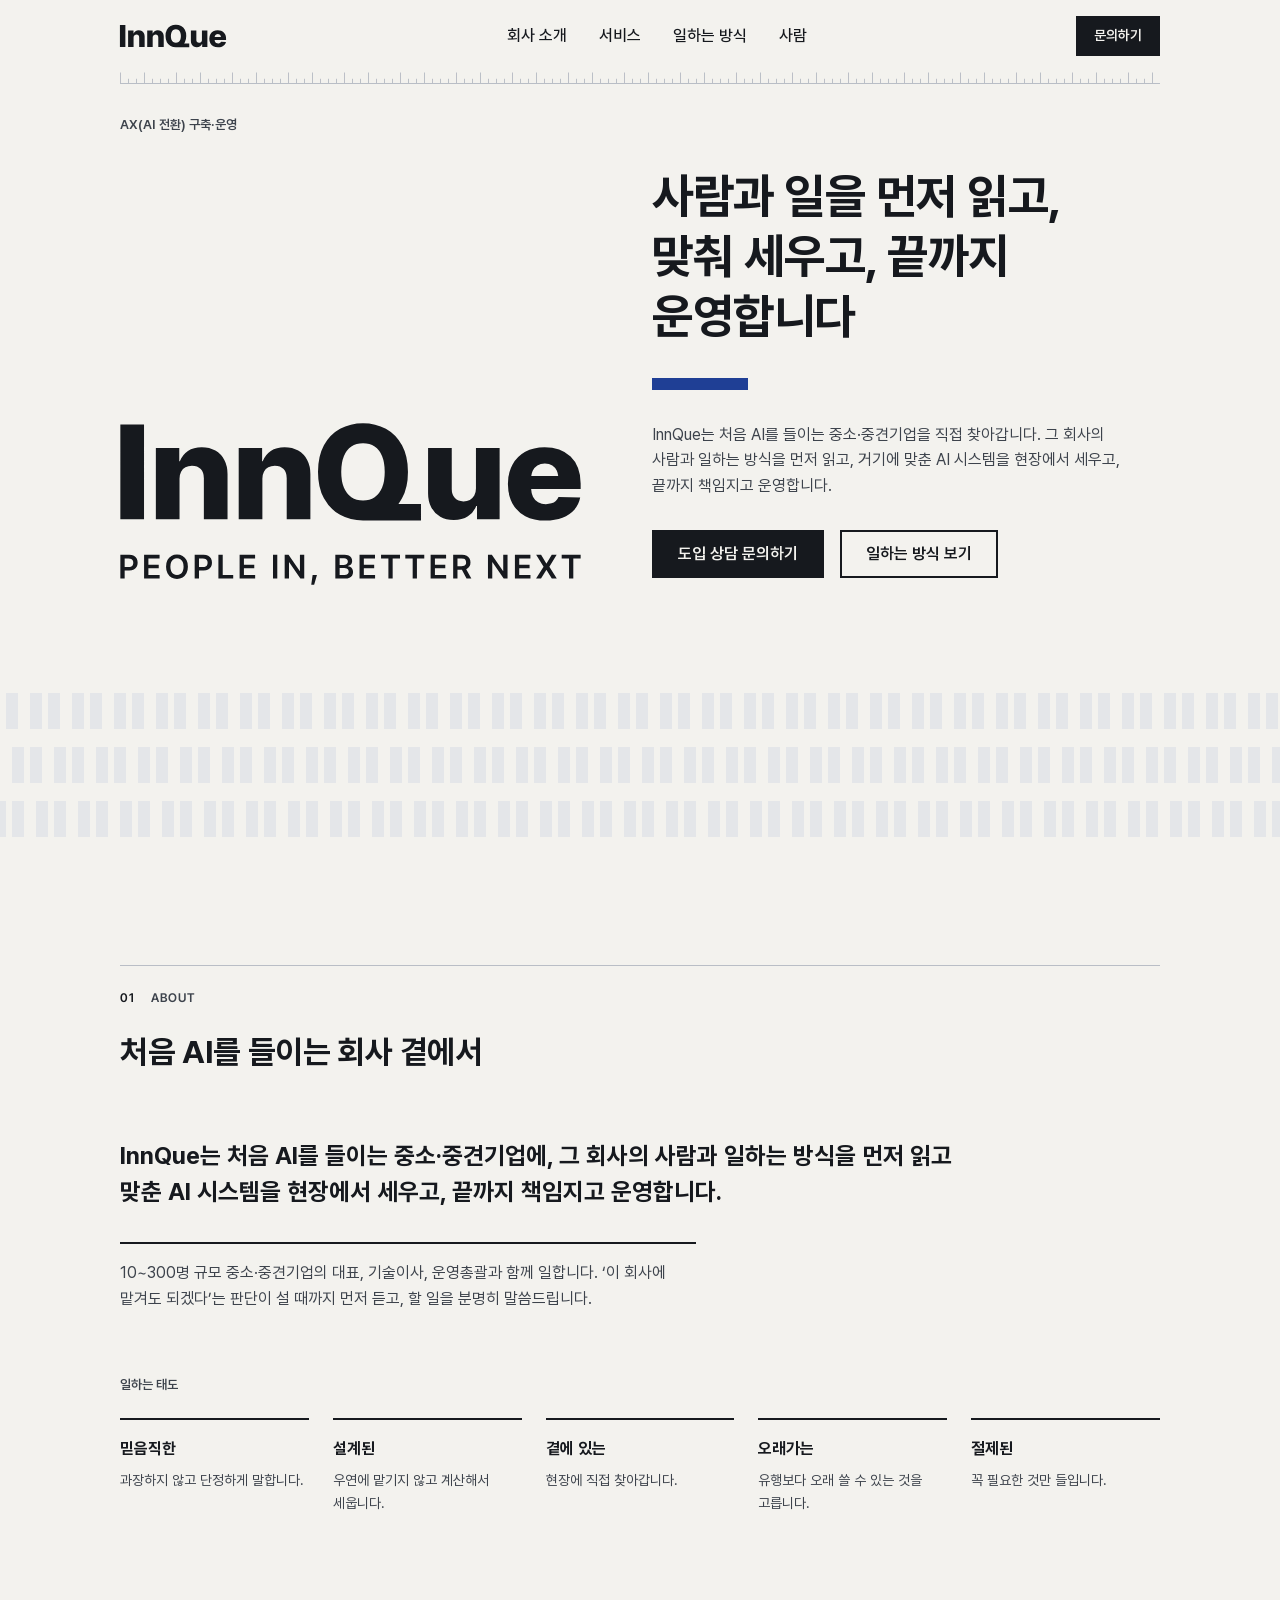
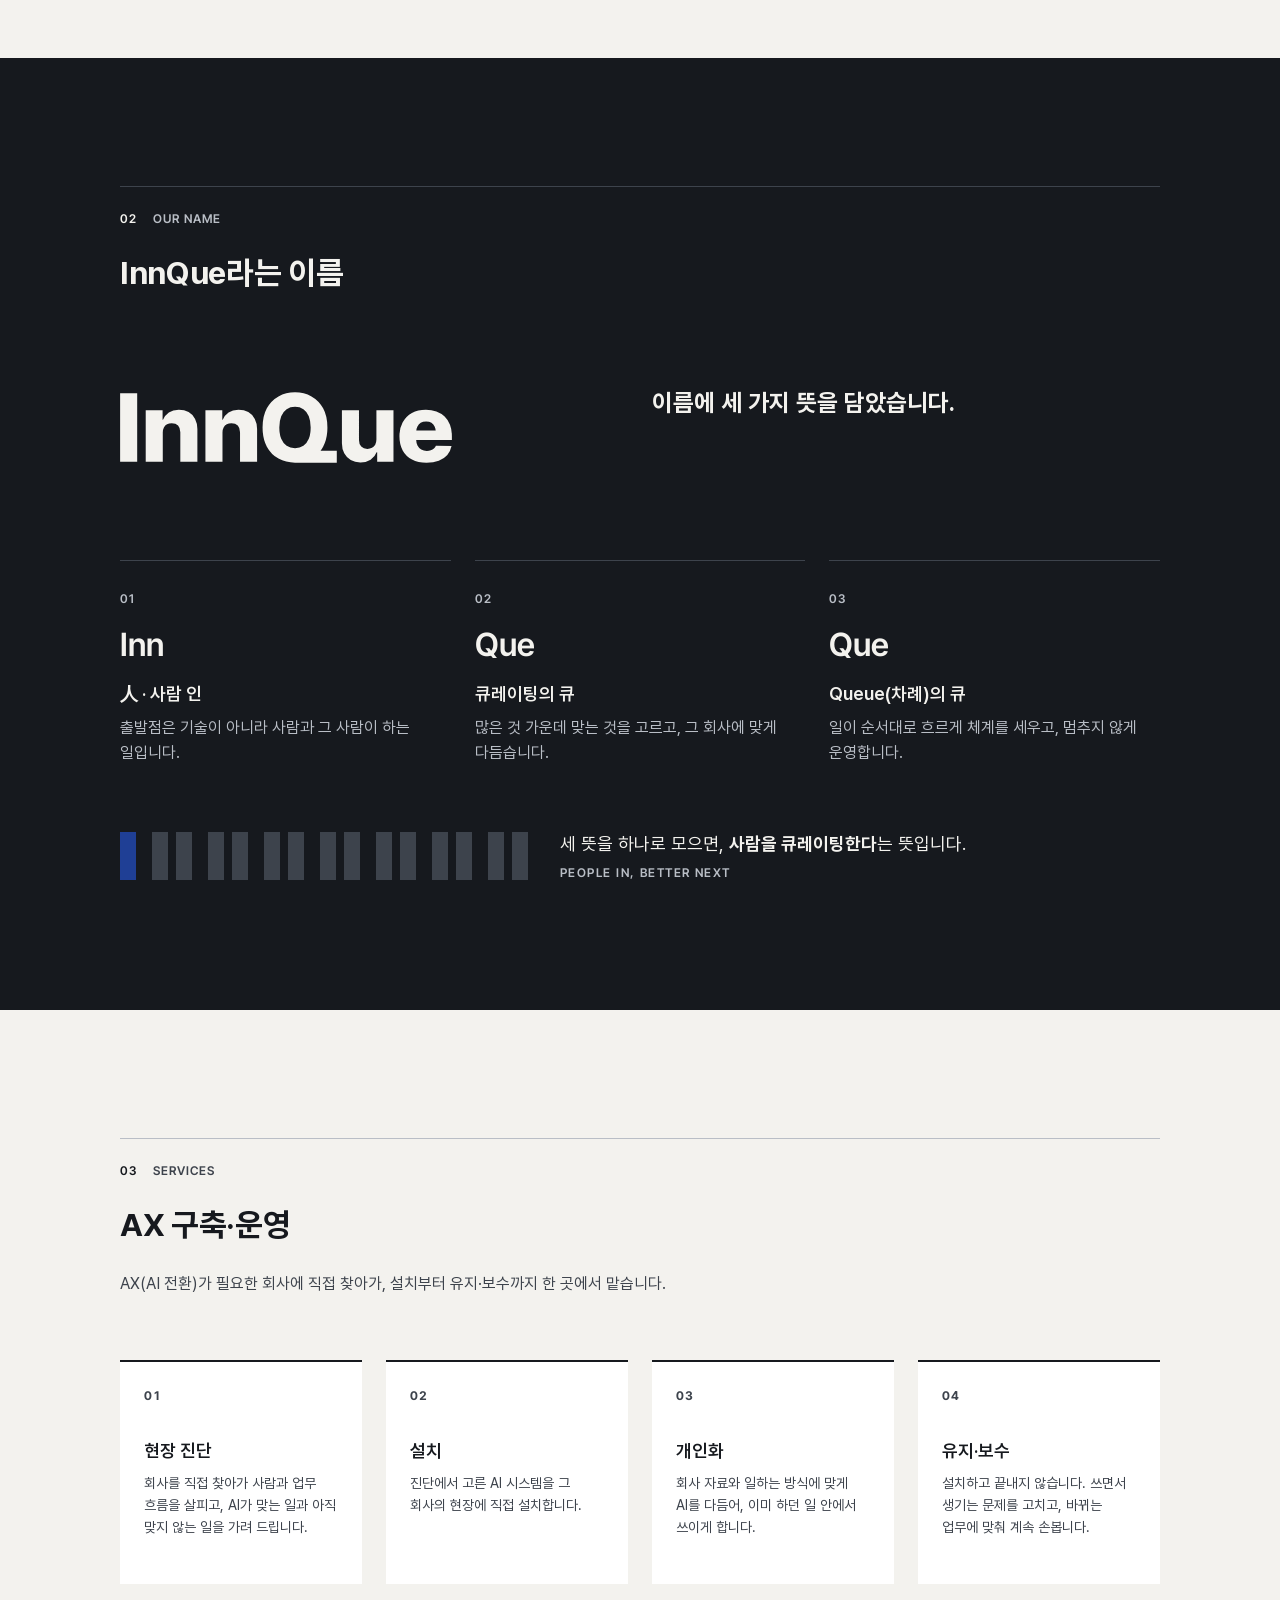
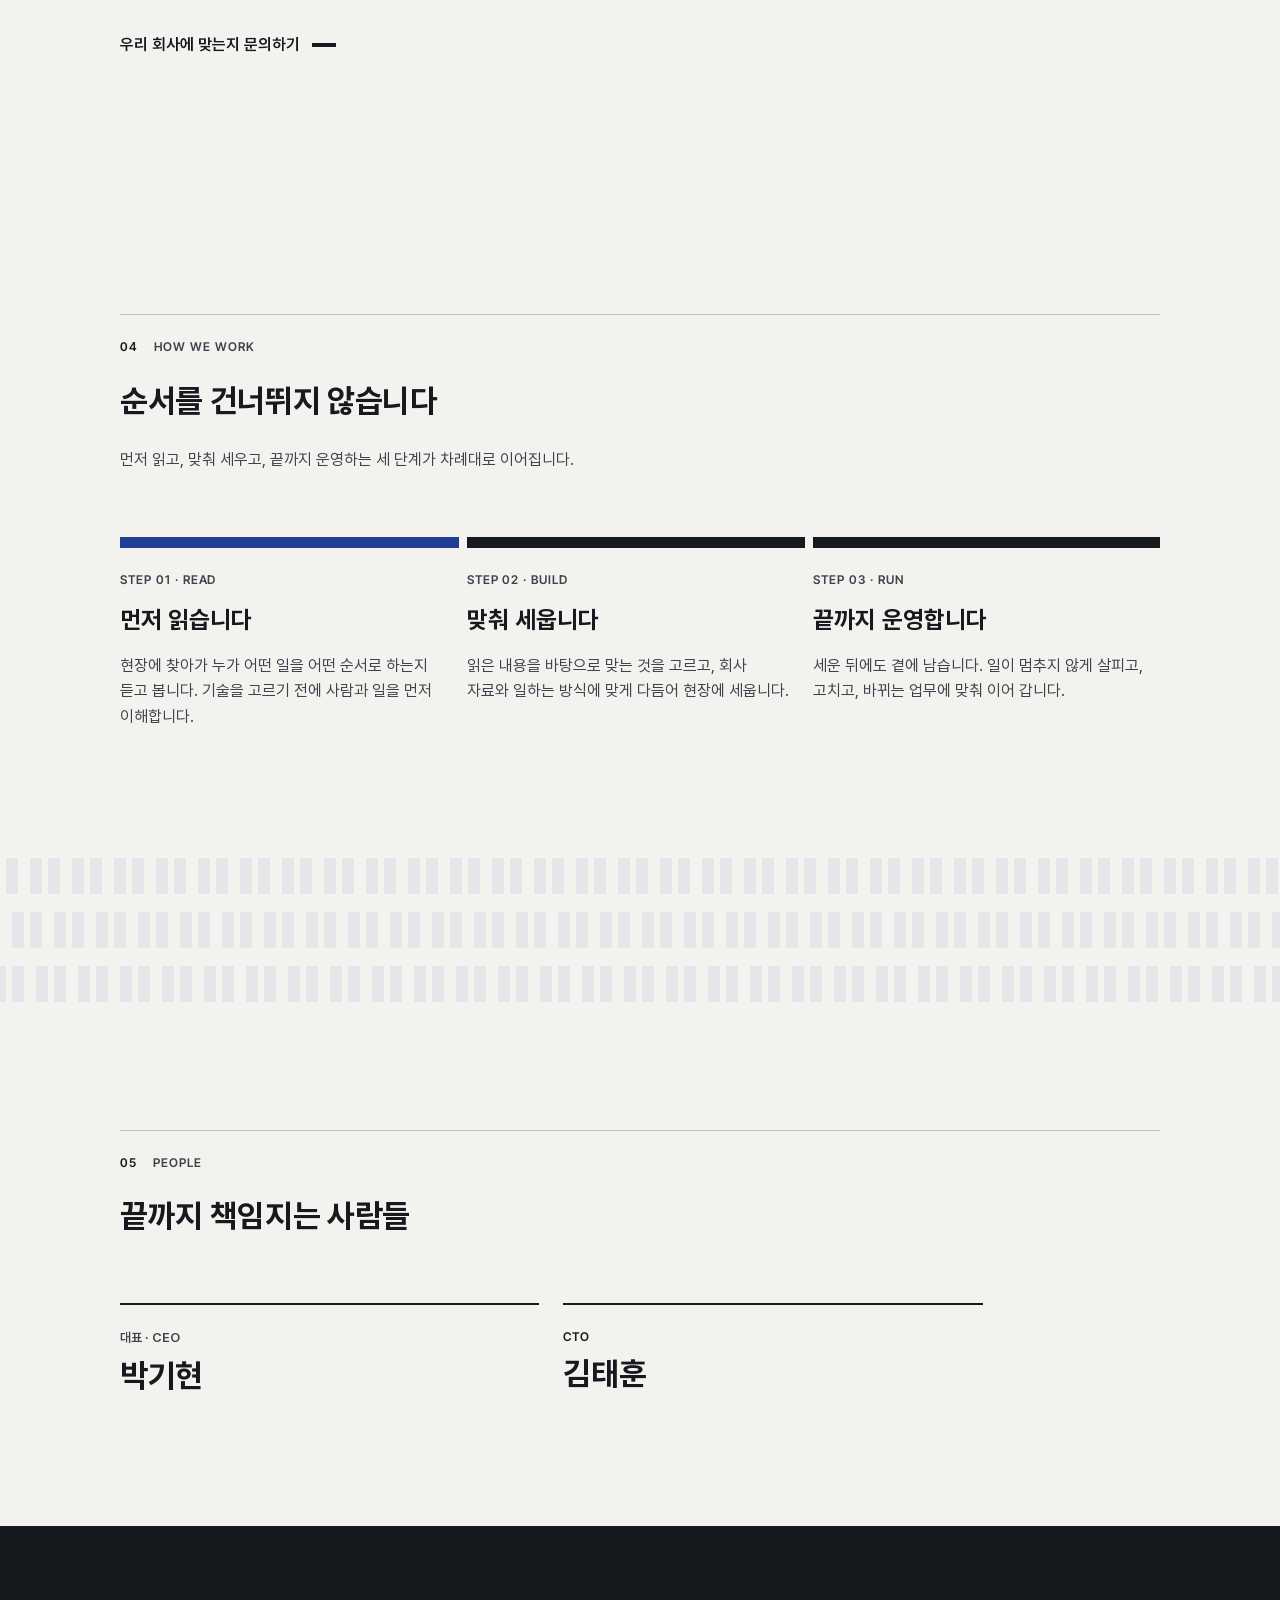
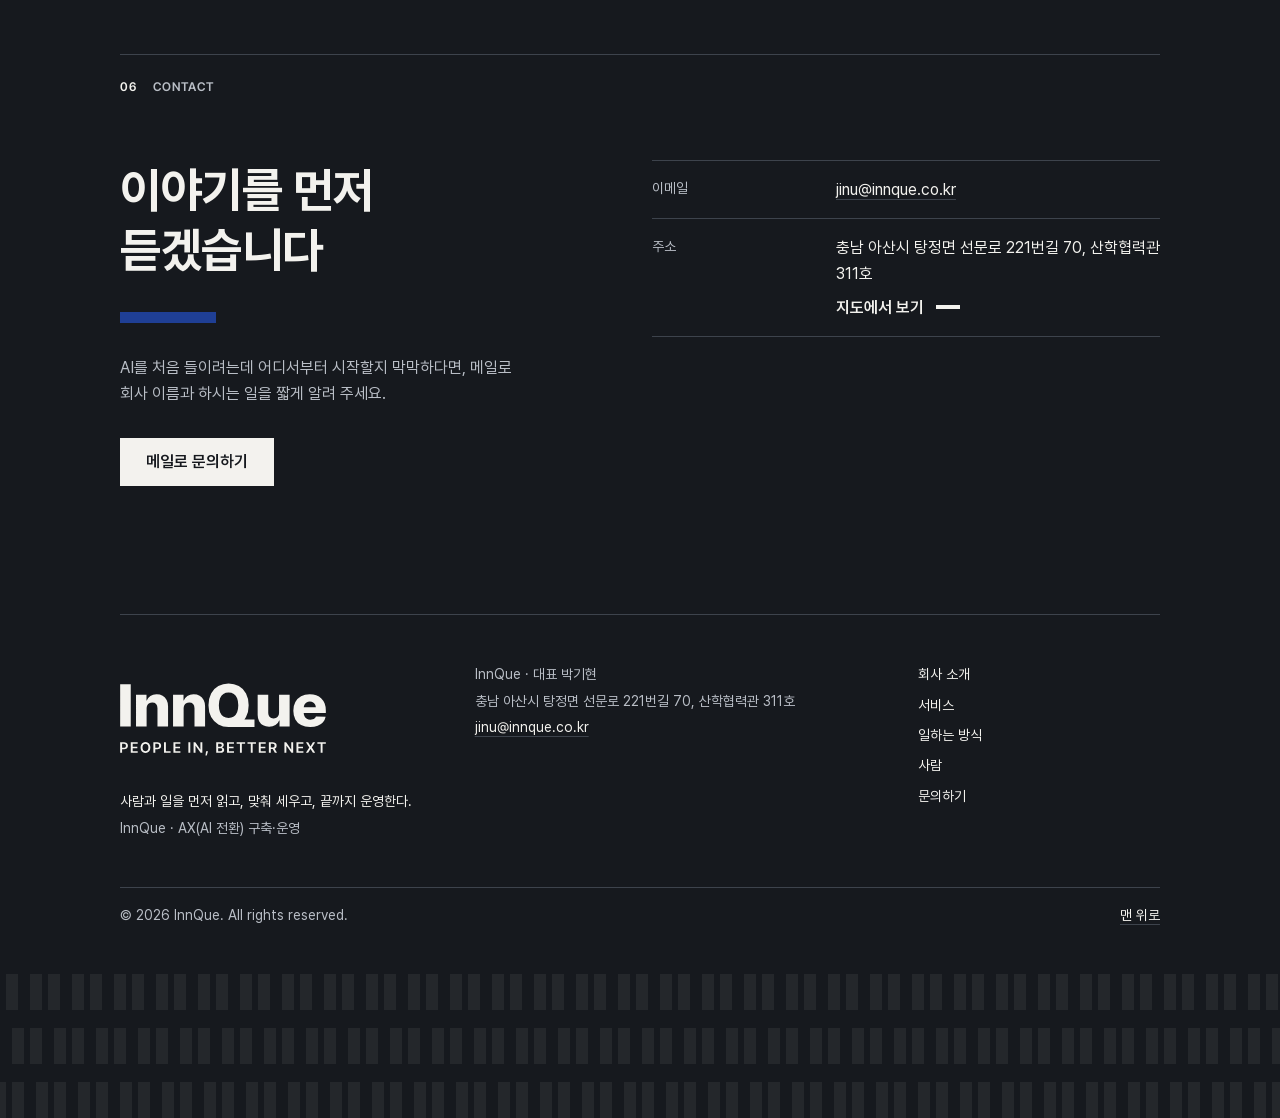
==== commit 5f49669a: "site: 사업장 주소를 산학협력관 311호로 변경 (INNA-290) Co-Authored-By: Paperclip <noreply@paperclip.ing>" ====
--- a/index.html
+++ b/index.html
@@ -77,7 +77,7 @@
     </nav>
     <div class="menu-foot">
       <a class="btn btn-primary" href="#contact" data-menu-close>문의하기</a>
-      <p class="contact-mini t-small t-muted">jinu@innque.co.kr<br>충청남도 아산시 탕정면 선문로221번길 70</p>
+      <p class="contact-mini t-small t-muted">jinu@innque.co.kr<br>충남 아산시 탕정면 선문로 221번길 70, 산학협력관 311호</p>
     </div>
   </div>
   <div class="wm" aria-hidden="true"></div>
@@ -271,7 +271,7 @@
       </div>
       <dl class="contact-list">
         <div><dt class="t-small">이메일</dt><dd><a class="link" href="mailto:jinu@innque.co.kr">jinu@innque.co.kr</a></dd></div>
-        <div><dt class="t-small">주소</dt><dd>충청남도 아산시 탕정면 선문로221번길 70 선문대학교 산학협력단<br><a class="link-next" href="https://map.kakao.com/?q=%EC%B6%A9%EC%B2%AD%EB%82%A8%EB%8F%84%20%EC%95%84%EC%82%B0%EC%8B%9C%20%ED%83%95%EC%A0%95%EB%A9%B4%20%EC%84%A0%EB%AC%B8%EB%A1%9C221%EB%B2%88%EA%B8%B8%2070" target="_blank" rel="noopener">지도에서 보기<span class="sr-only"> (새 창에서 열림)</span></a></dd></div>
+        <div><dt class="t-small">주소</dt><dd>충남 아산시 탕정면 선문로 221번길 70, 산학협력관 311호<br><a class="link-next" href="https://map.kakao.com/?q=%EC%B6%A9%EB%82%A8%20%EC%95%84%EC%82%B0%EC%8B%9C%20%ED%83%95%EC%A0%95%EB%A9%B4%20%EC%84%A0%EB%AC%B8%EB%A1%9C%20221%EB%B2%88%EA%B8%B8%2070" target="_blank" rel="noopener">지도에서 보기<span class="sr-only"> (새 창에서 열림)</span></a></dd></div>
         <div class="tbd tbd-row" hidden><dt class="t-small">전화</dt><dd>[확인 필요: 대표 전화]</dd></div>
       </dl>
     </div>
@@ -294,7 +294,7 @@
         <ul>
           <li>InnQue · 대표 박기현 <span class="tbd tbd-inline" hidden>[확인 필요: 상호(법인 여부)]</span></li>
           <li class="tbd" hidden>사업자등록번호 [확인 필요: 사업자등록번호]</li>
-          <li>충청남도 아산시 탕정면 선문로221번길 70 선문대학교 산학협력단</li>
+          <li>충남 아산시 탕정면 선문로 221번길 70, 산학협력관 311호</li>
           <li><a class="link" href="mailto:jinu@innque.co.kr">jinu@innque.co.kr</a></li>
         </ul>
       </div>
